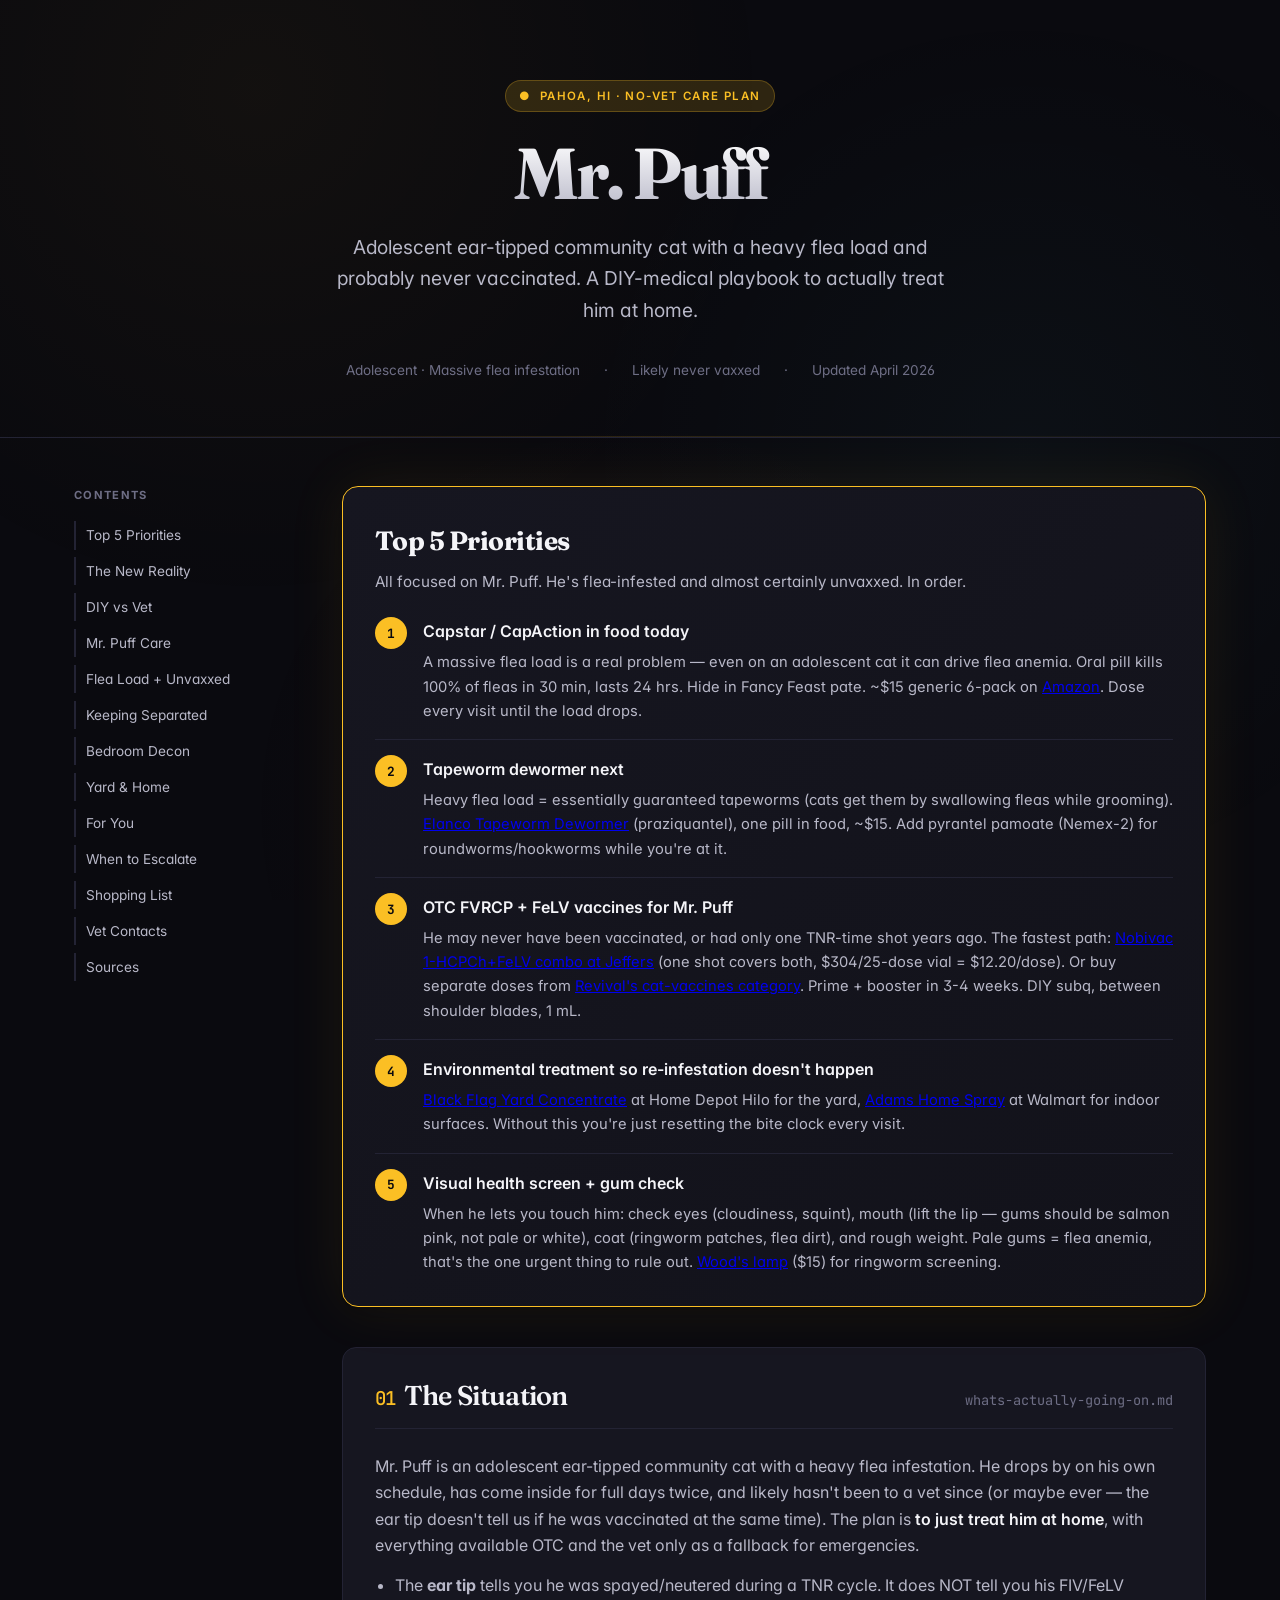
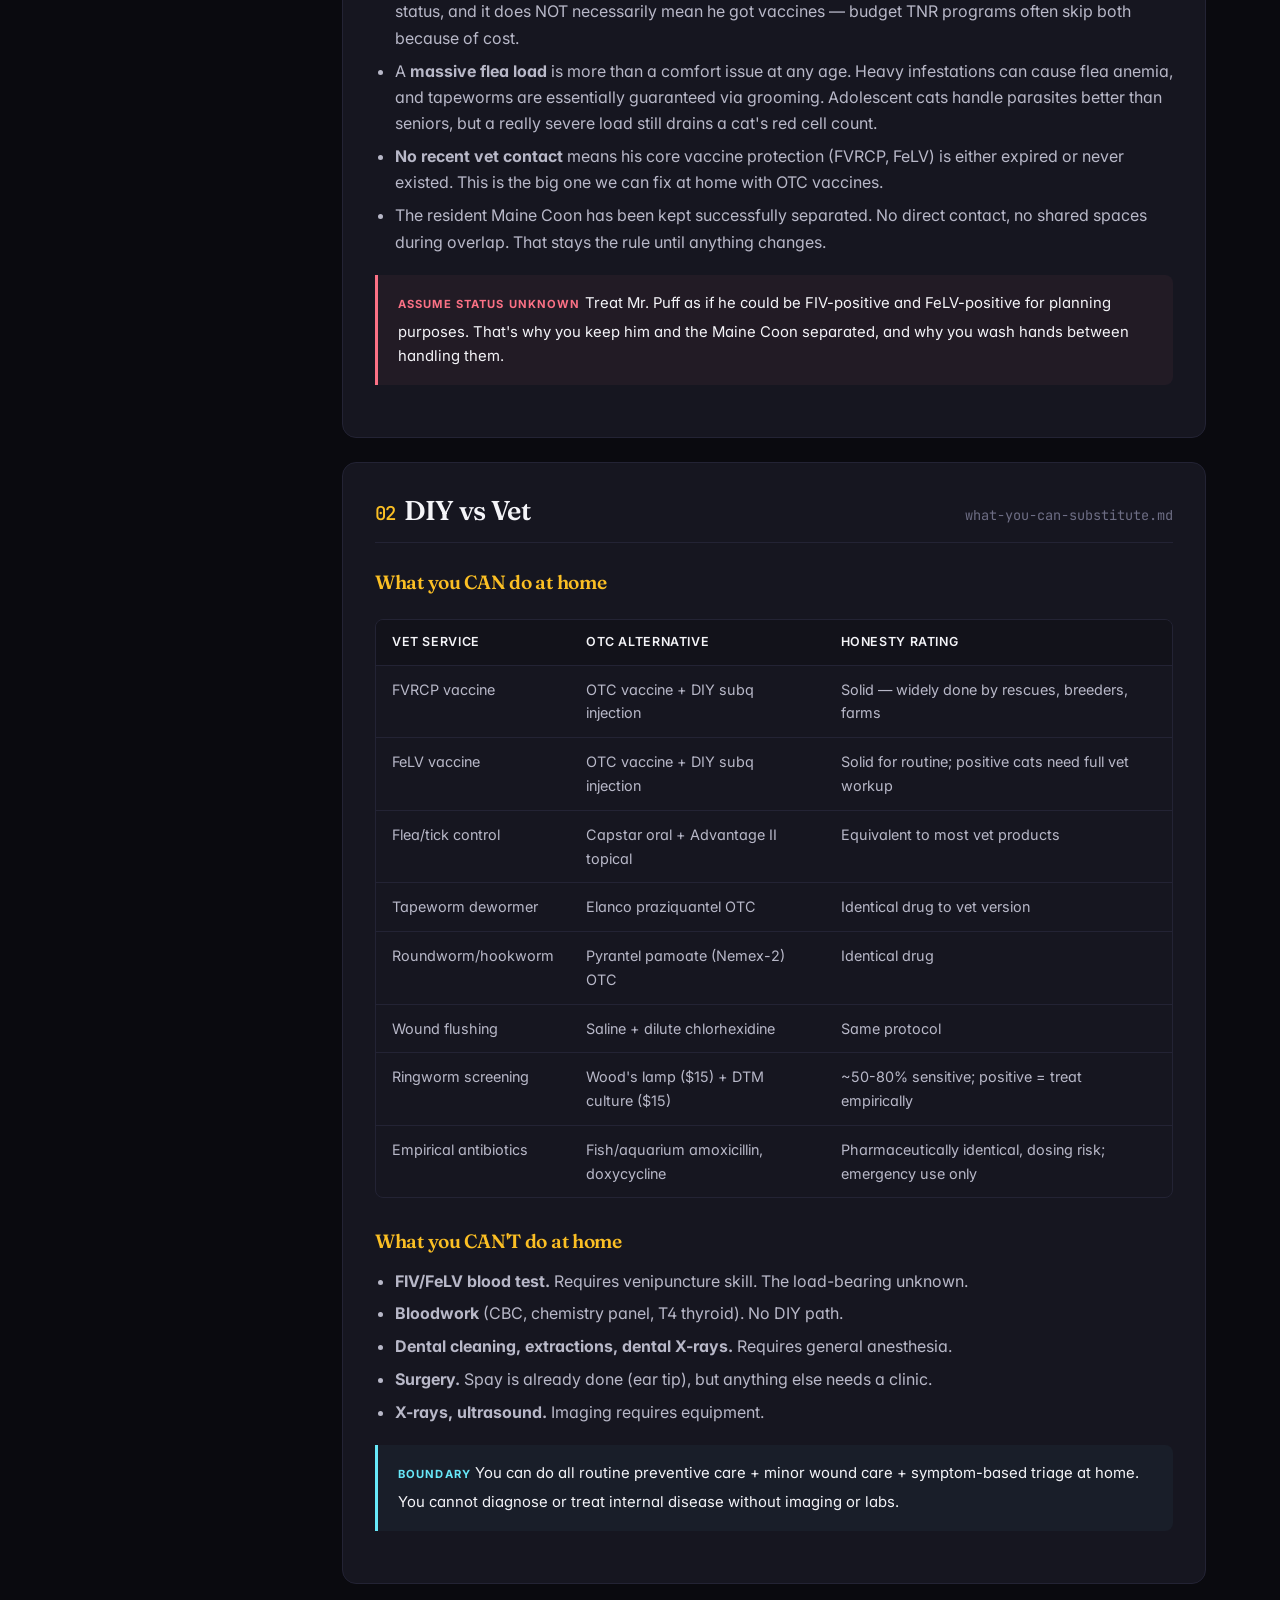
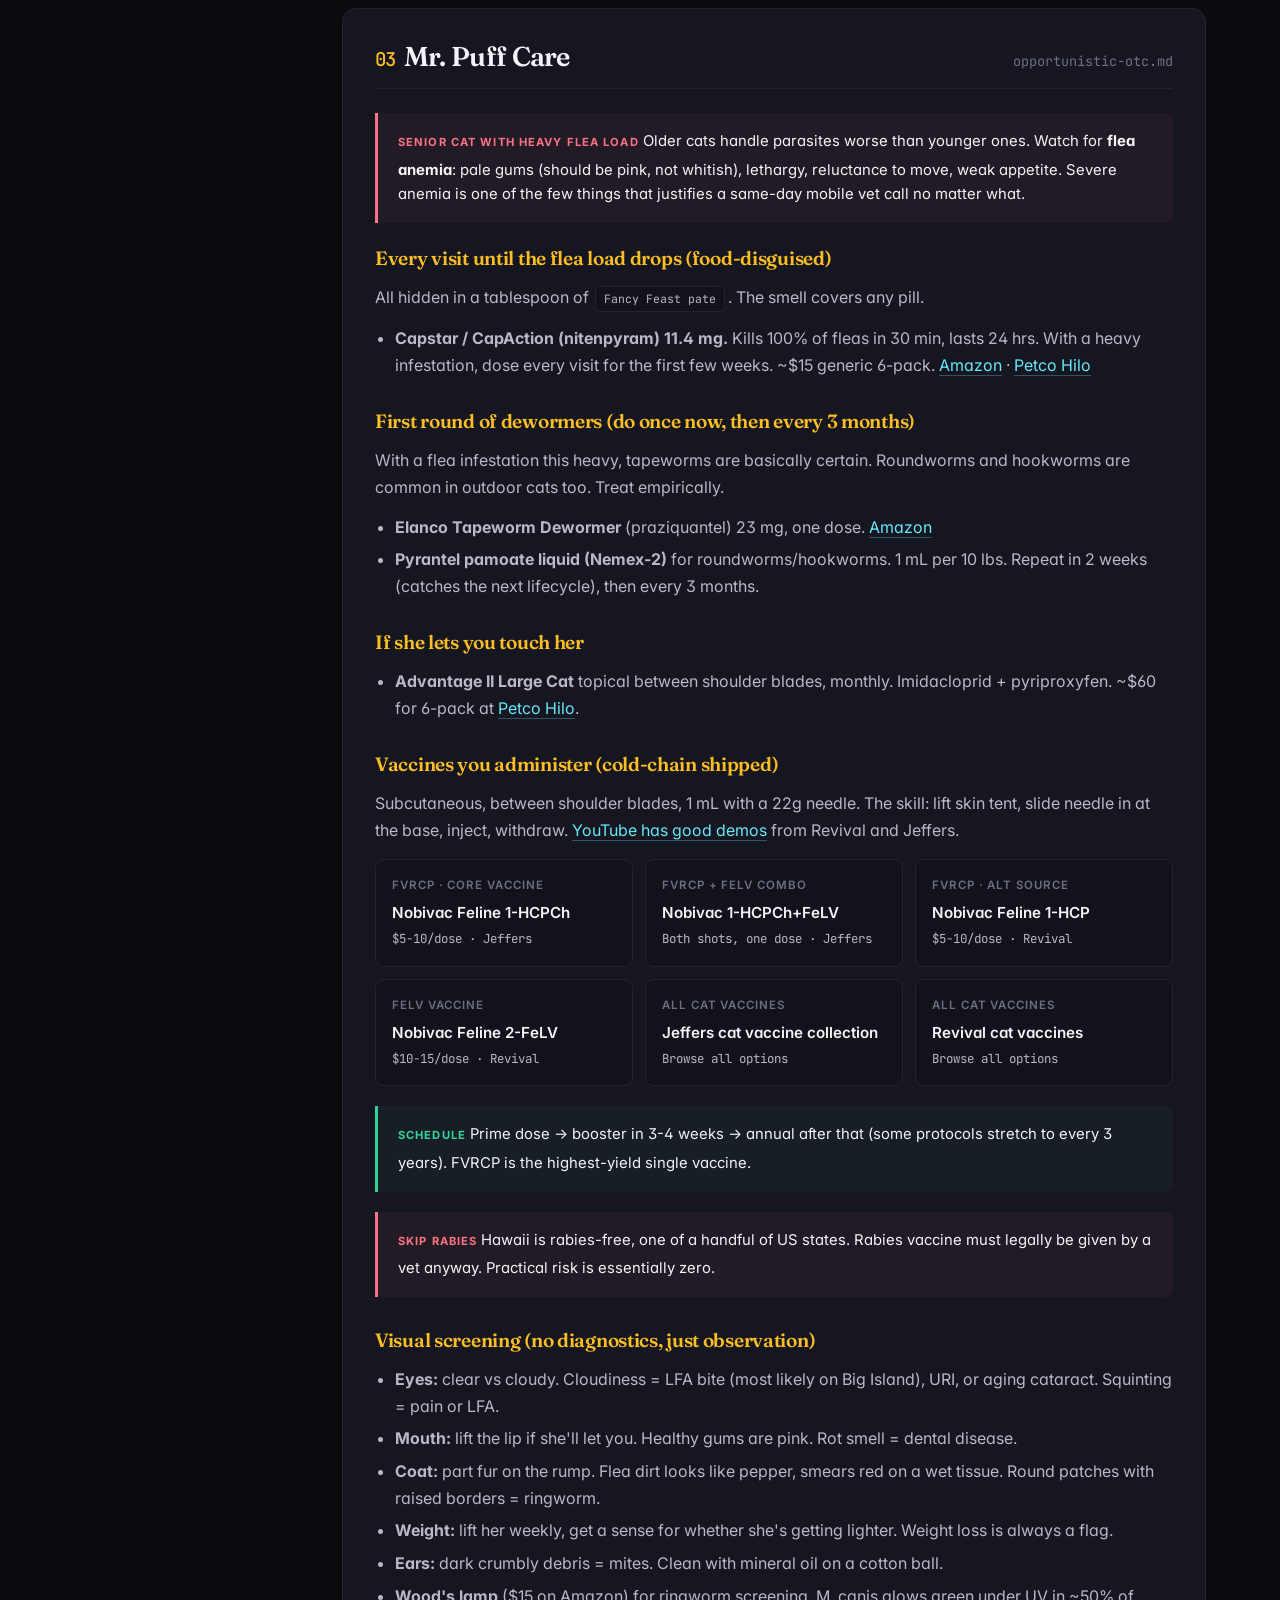
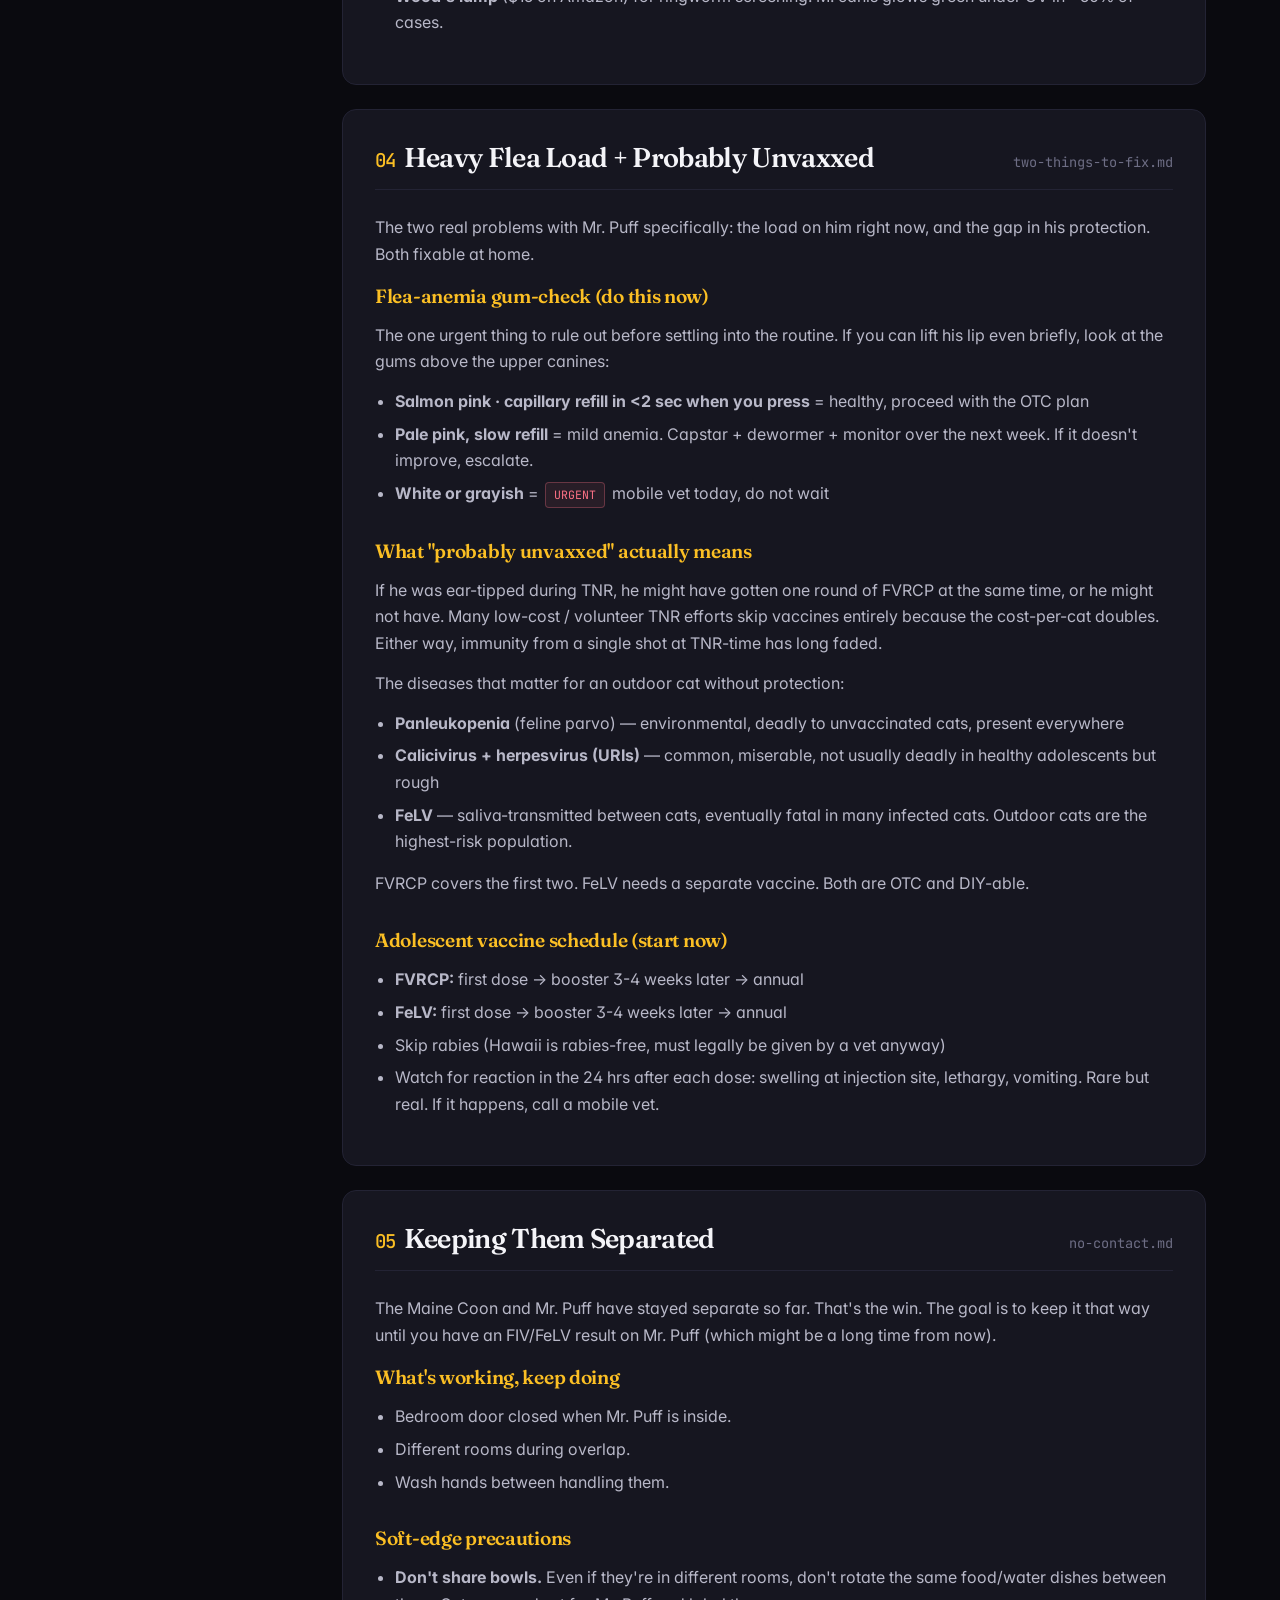
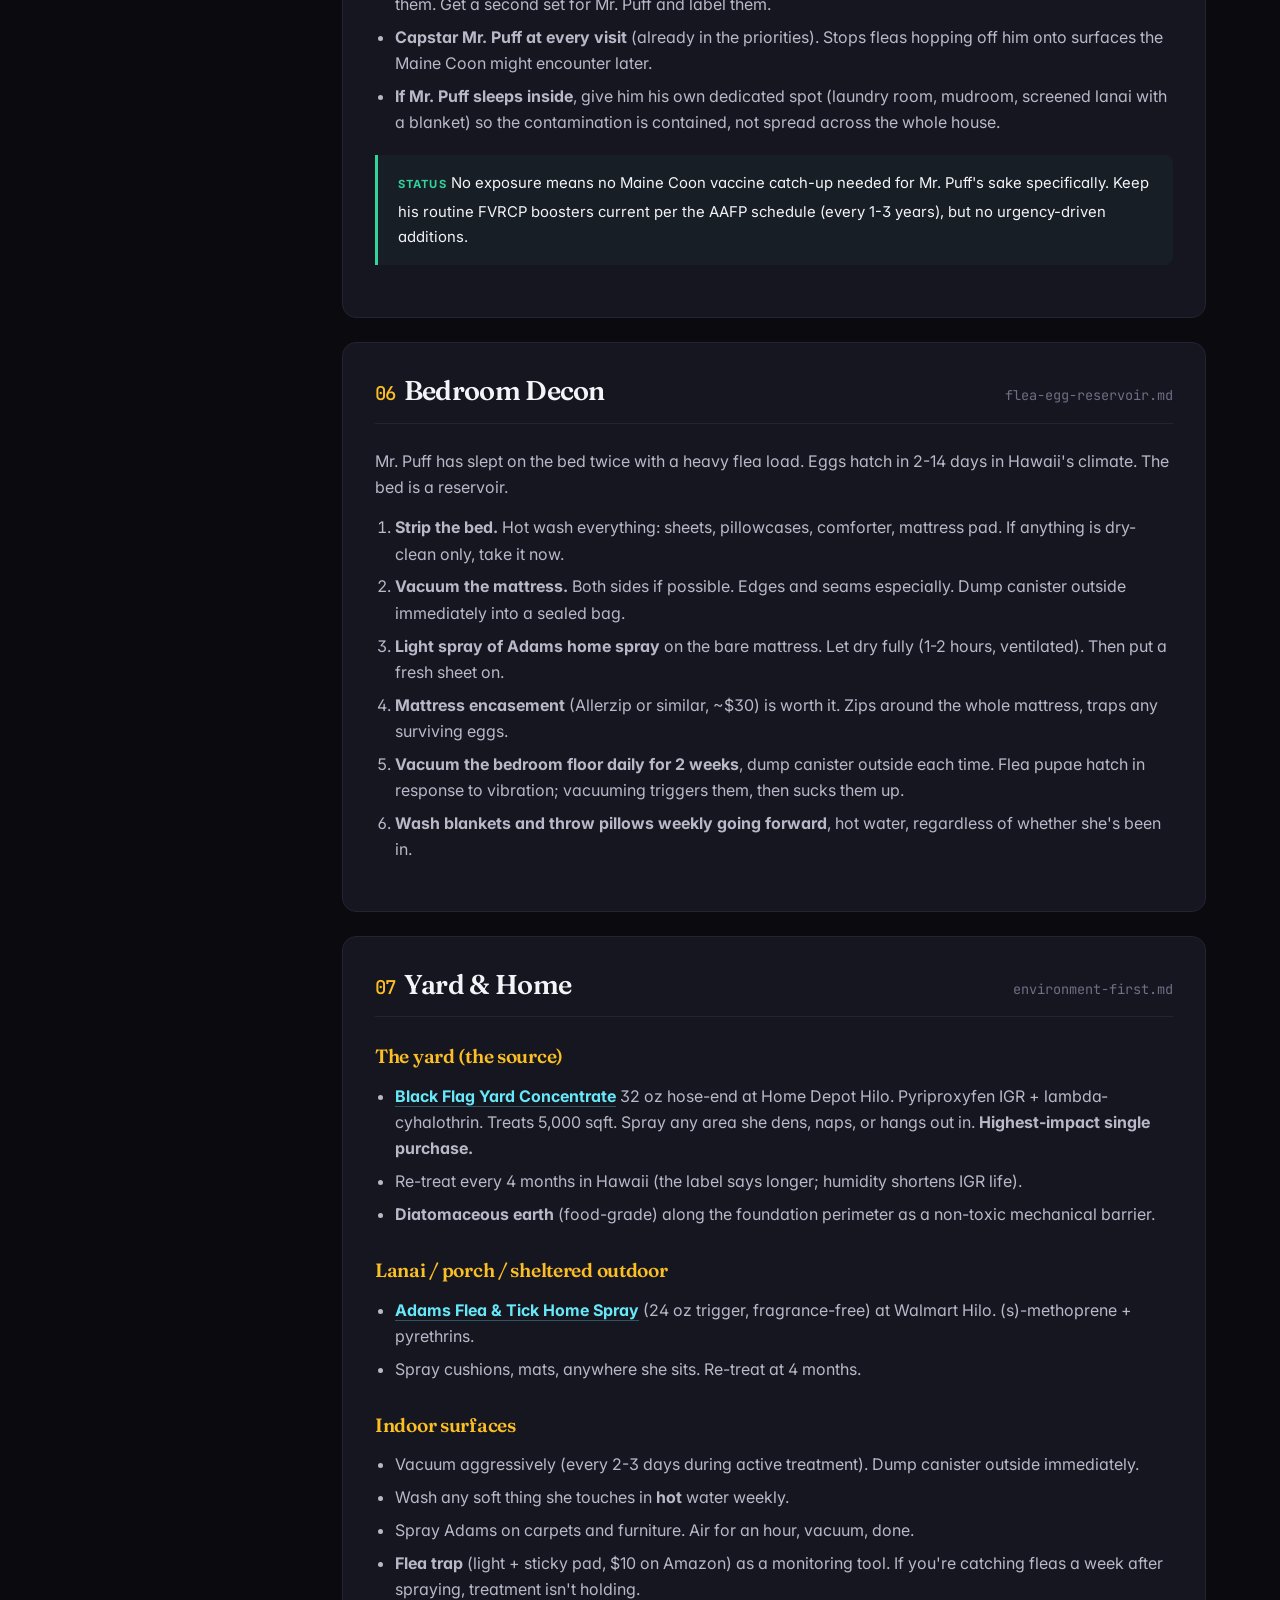
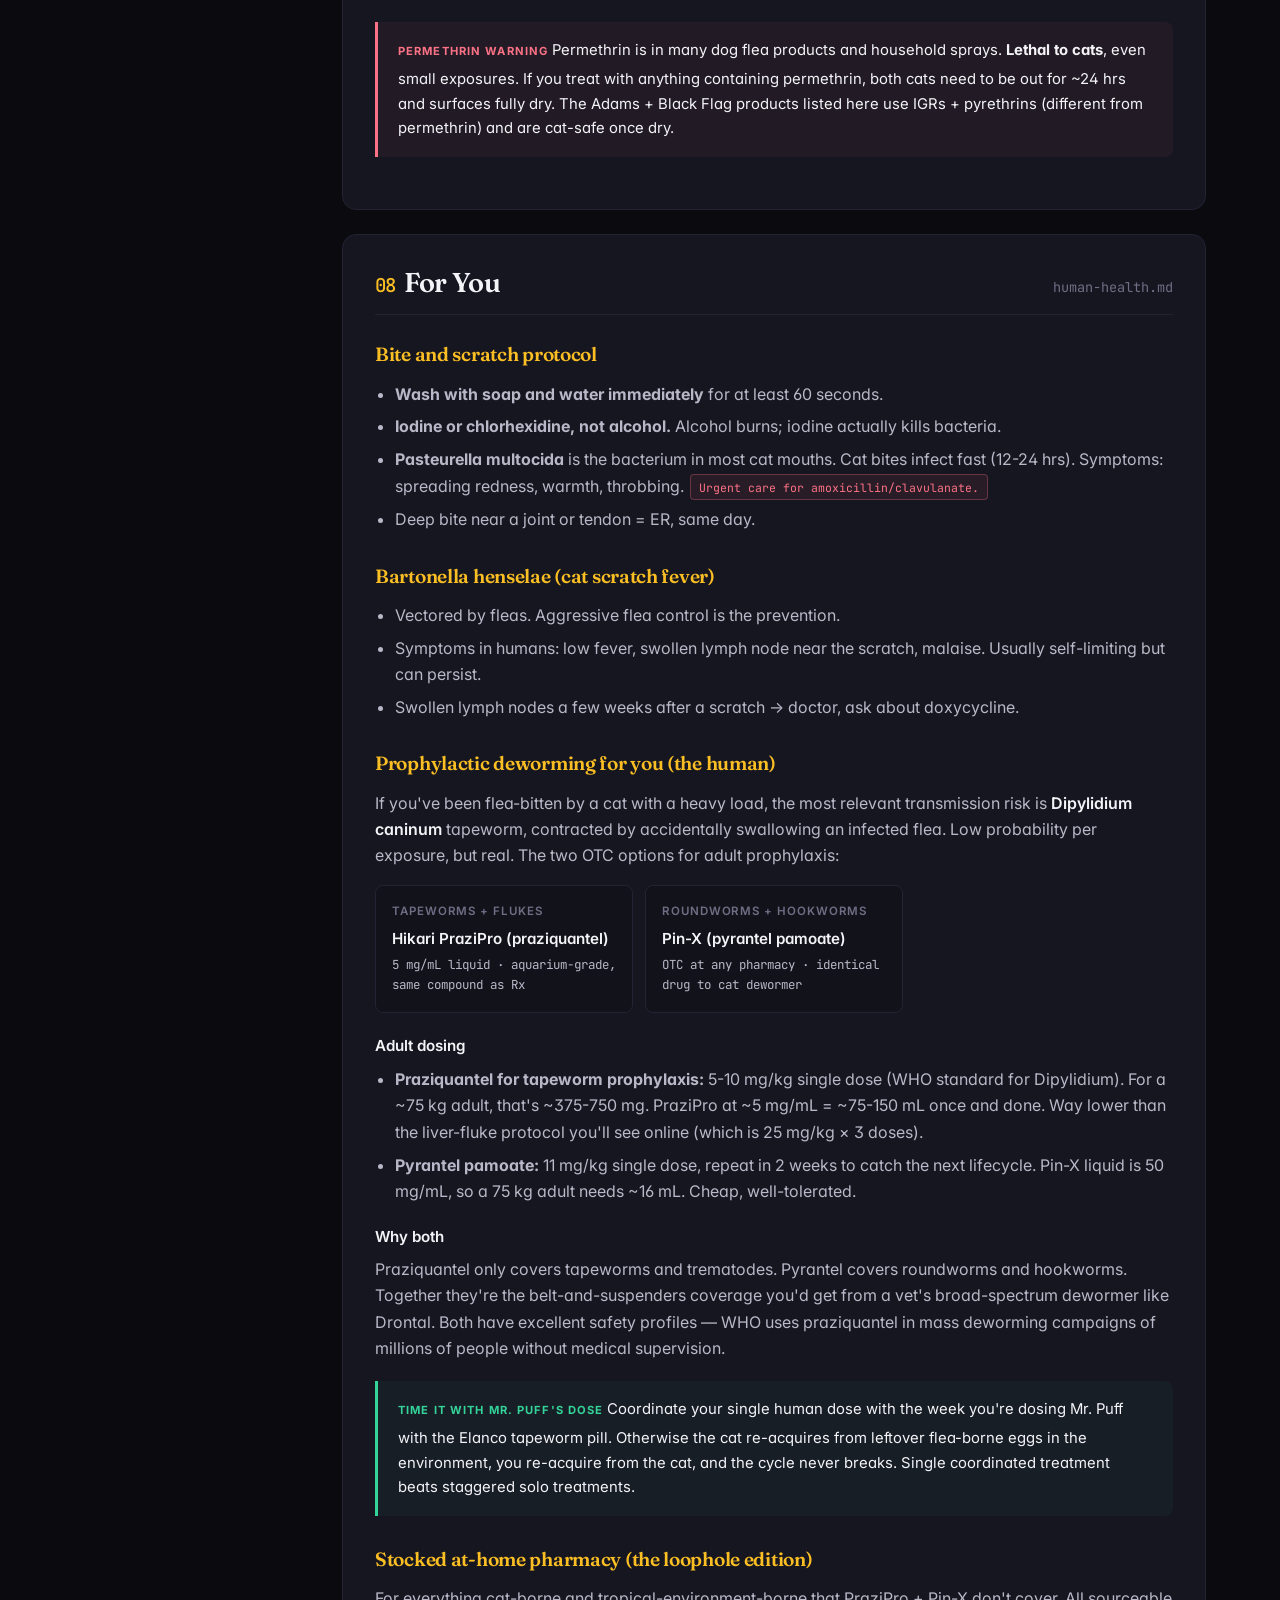
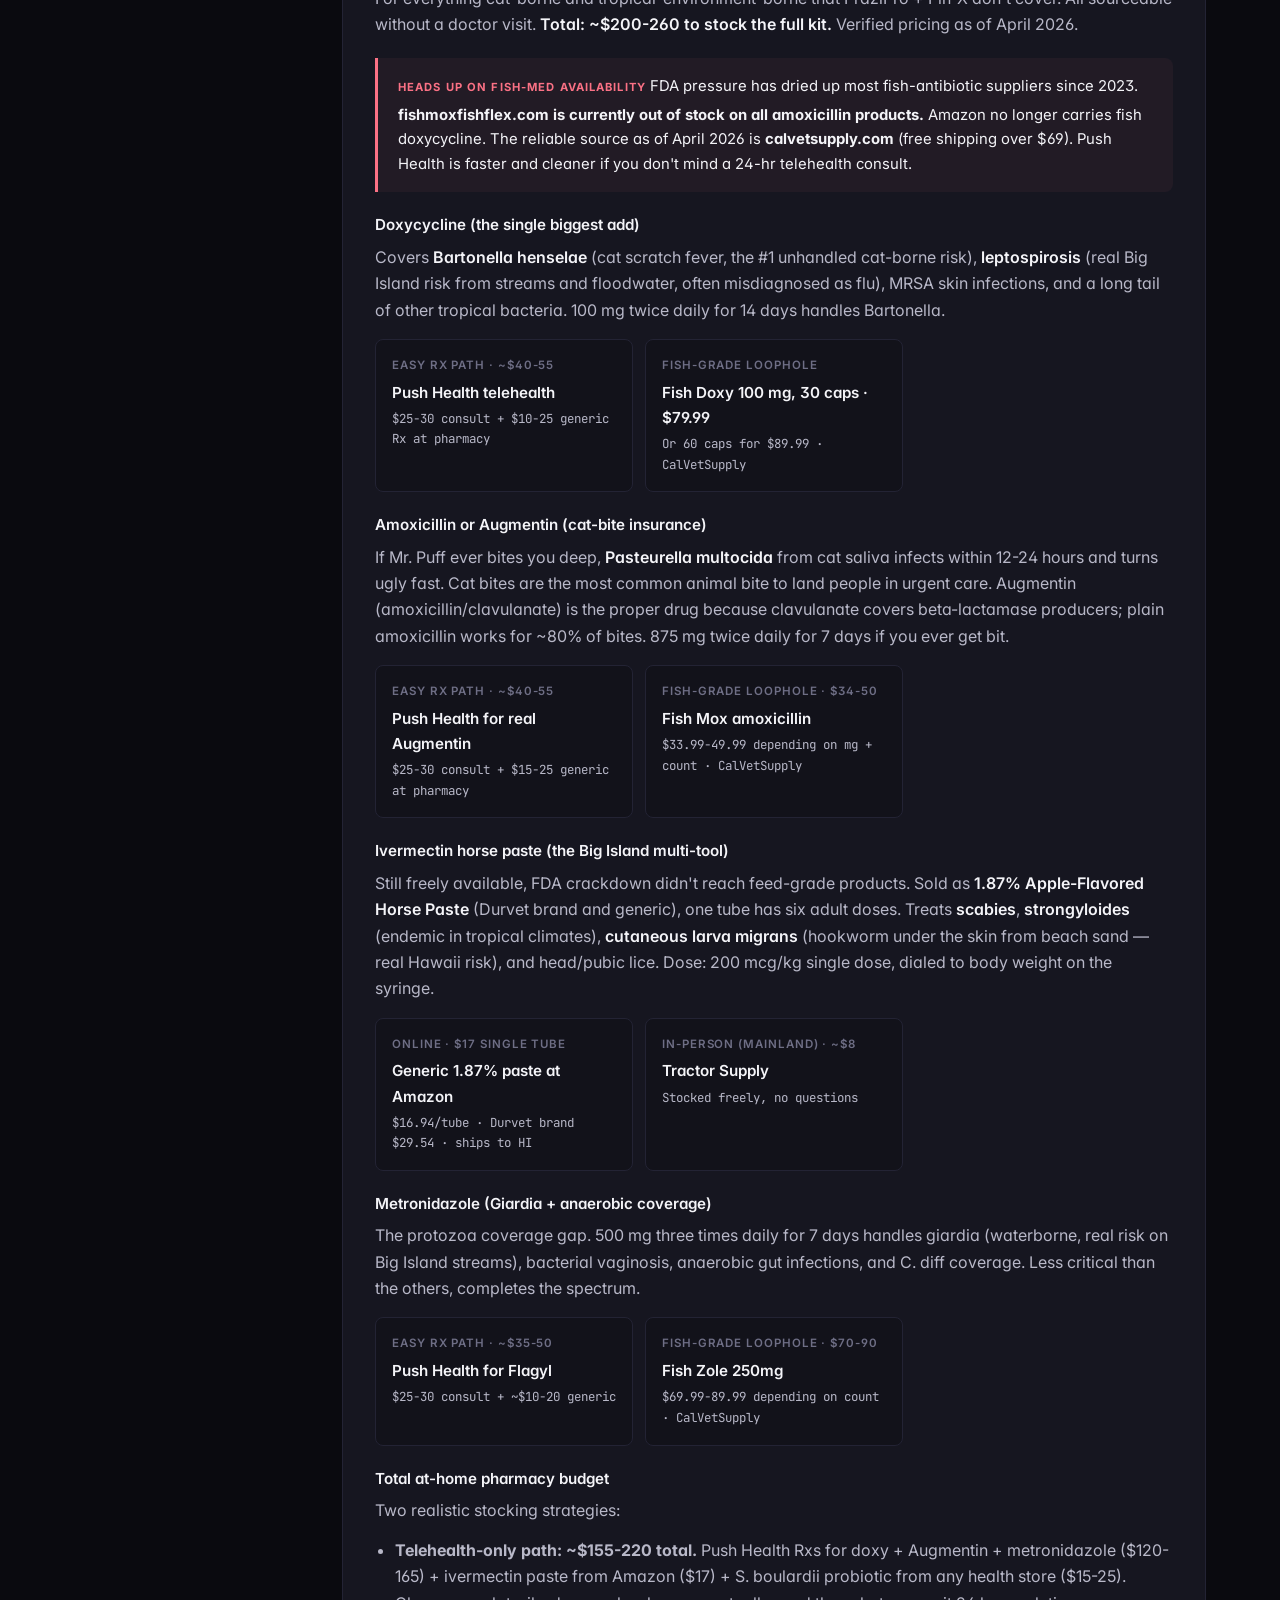
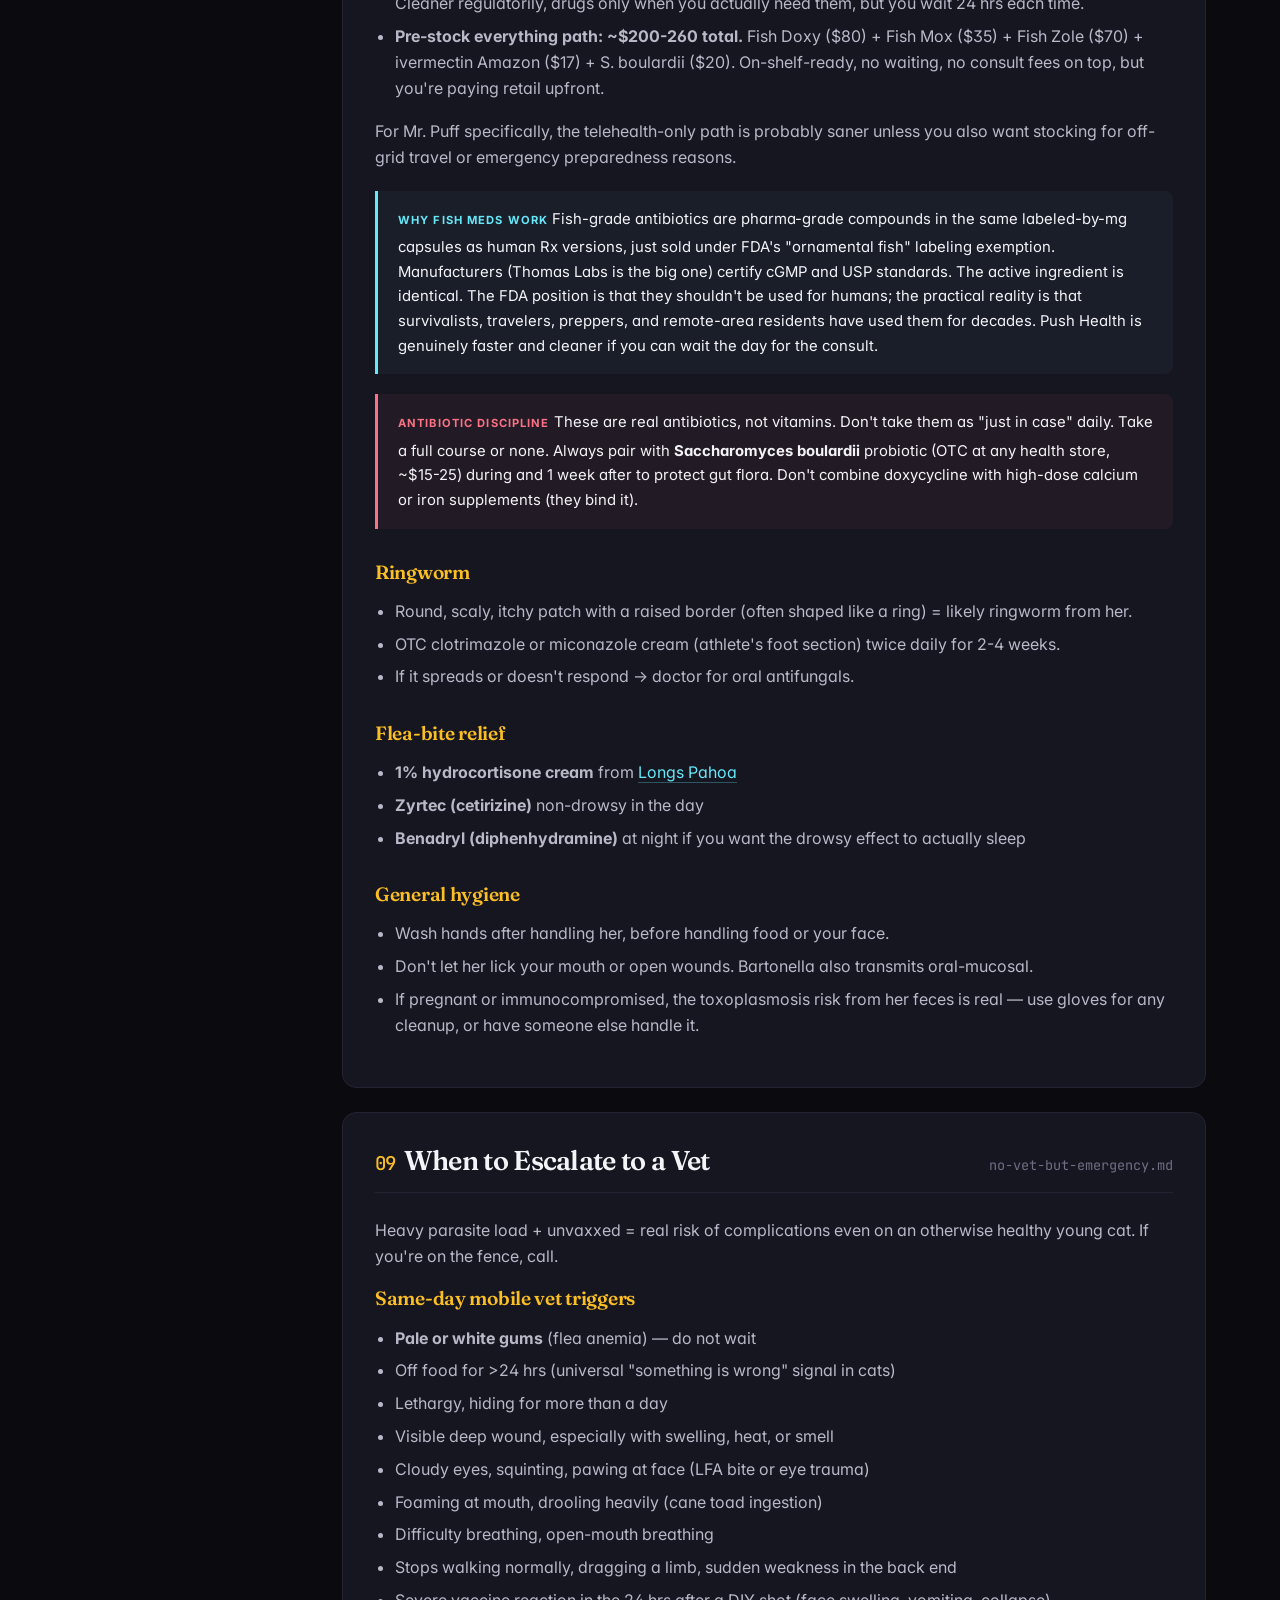
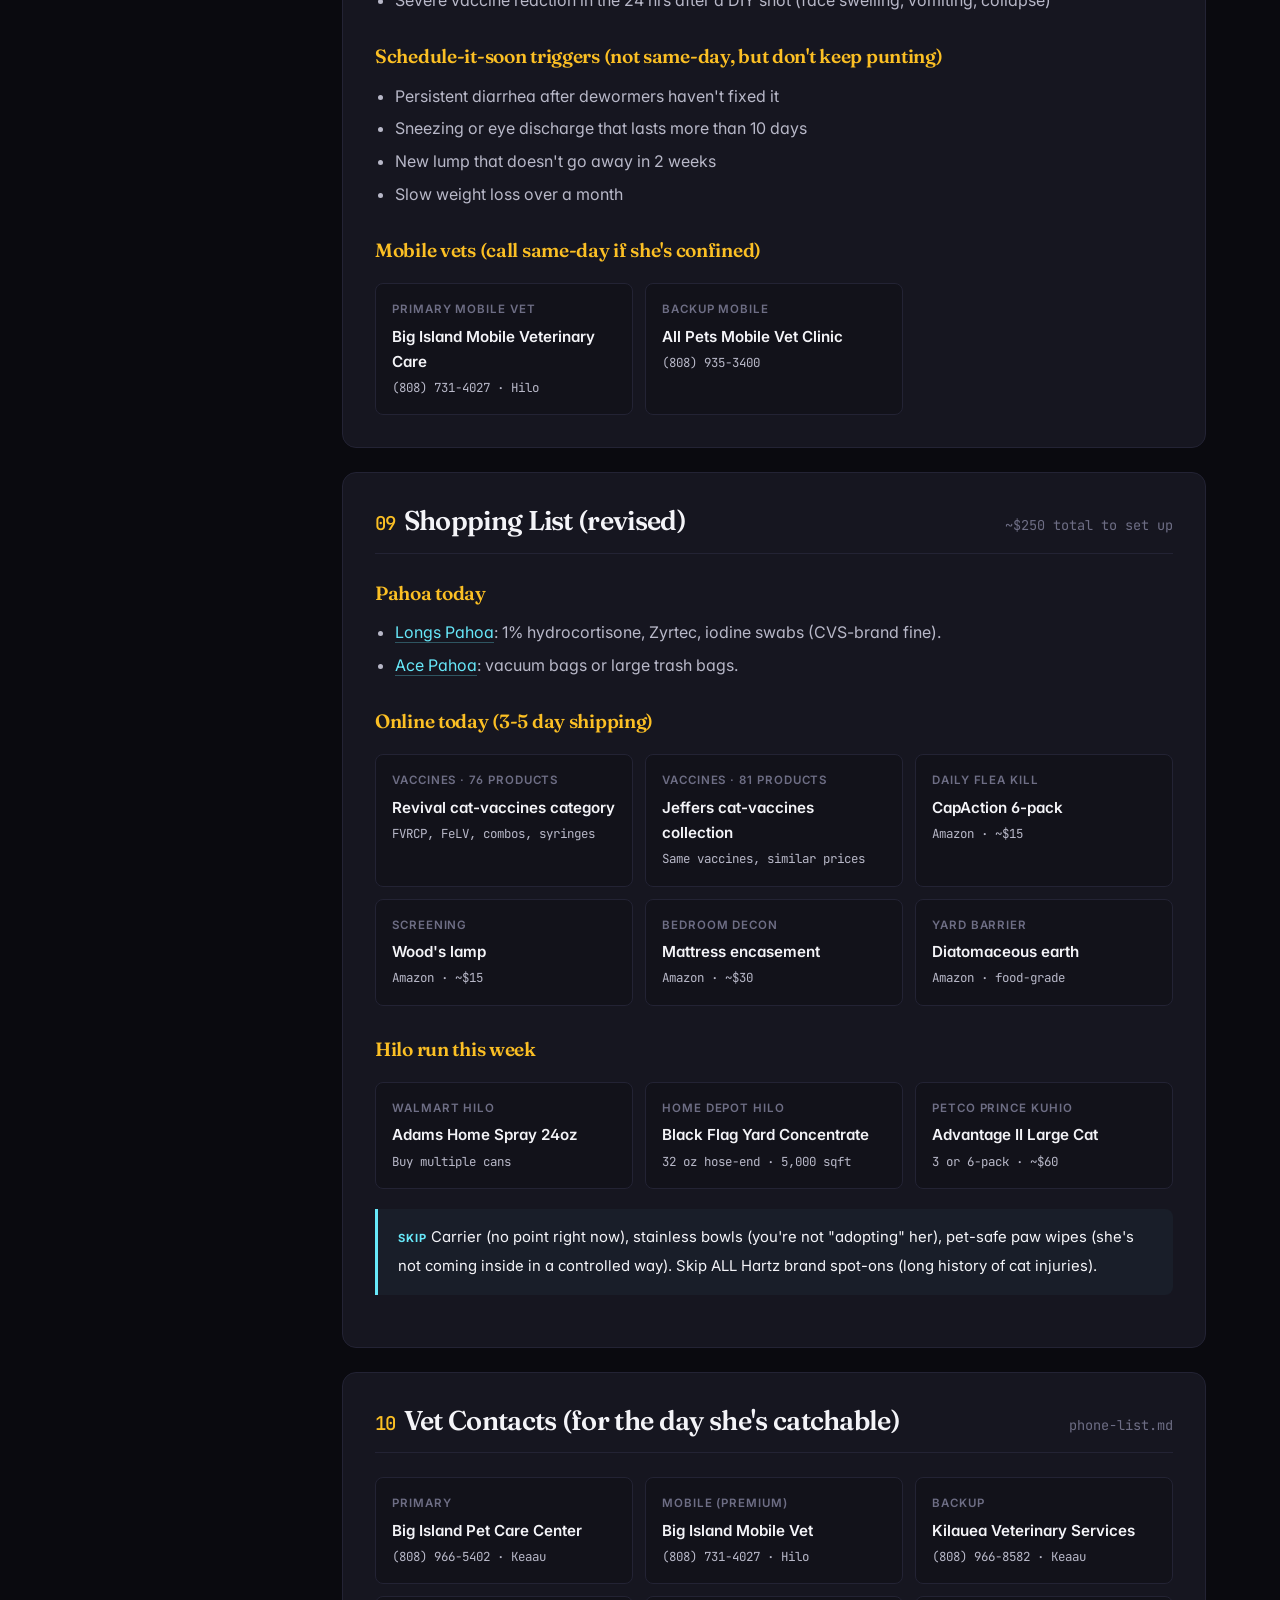
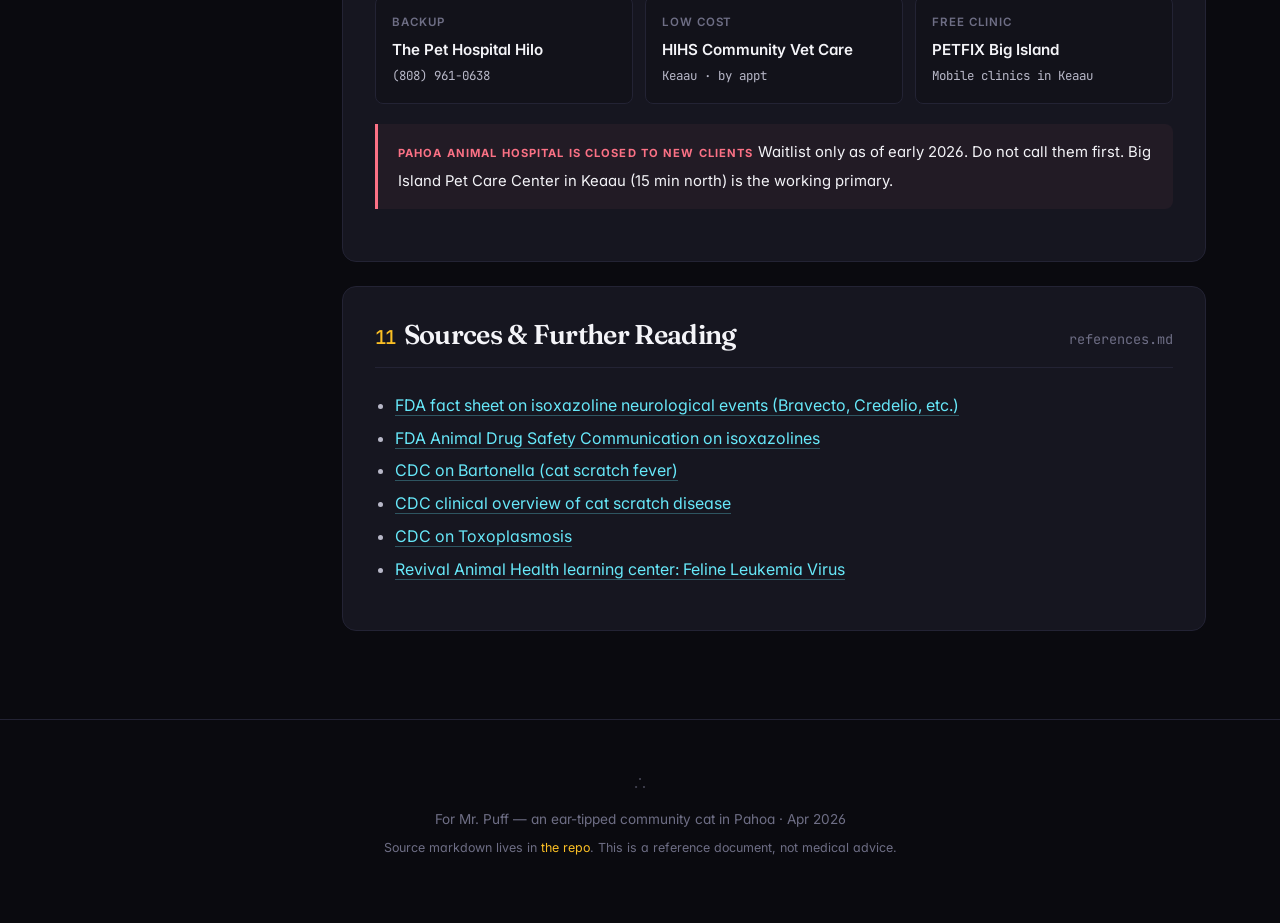
==== index.html @ 2990a8bc "Add real verified pricing + swap dried-up fish-med source for working one Two big findings during br" ====
<!DOCTYPE html>
<html lang="en">
<head>
<meta charset="UTF-8">
<meta name="viewport" content="width=device-width, initial-scale=1.0">
<title>Mr. Puff - No-Vet Care Plan</title>
<meta name="description" content="DIY OTC care plan for an ear-tipped community cat in Pahoa, HI. Vaccines, parasites, decontamination, and Maine Coon protection without a vet visit.">
<style>
  @import url('https://fonts.googleapis.com/css2?family=Inter:wght@400;500;600;700;800&family=JetBrains+Mono:wght@400;500;600&family=Fraunces:wght@400;500;600;700;800;900&display=swap');

  :root {
    --bg-base: #0a0a0f;
    --bg-elevated: #12121a;
    --bg-card: #161620;
    --bg-card-hover: #1c1c28;
    --border-subtle: #232334;
    --border-strong: #2e2e45;
    --text-primary: #f4f4f8;
    --text-secondary: #b8b8c8;
    --text-muted: #6e6e85;
    --accent-amber: #fbbf24;
    --accent-amber-dim: #d97706;
    --accent-amber-glow: rgba(251, 191, 36, 0.15);
    --accent-cyan: #67e8f9;
    --accent-cyan-dim: #06b6d4;
    --accent-rose: #fb7185;
    --accent-emerald: #34d399;
    --shadow-card: 0 1px 3px rgba(0, 0, 0, 0.4), 0 8px 24px rgba(0, 0, 0, 0.2);
    --shadow-glow: 0 0 60px rgba(251, 191, 36, 0.08);
  }

  * { box-sizing: border-box; margin: 0; padding: 0; }

  html {
    scroll-behavior: smooth;
    scroll-padding-top: 80px;
  }

  body {
    font-family: 'Inter', -apple-system, BlinkMacSystemFont, sans-serif;
    background: var(--bg-base);
    color: var(--text-primary);
    line-height: 1.65;
    font-feature-settings: 'ss01', 'cv11';
    -webkit-font-smoothing: antialiased;
    text-rendering: optimizeLegibility;
    min-height: 100vh;
    overflow-x: hidden;
  }

  /* Subtle grain texture for warmth */
  body::before {
    content: "";
    position: fixed;
    inset: 0;
    pointer-events: none;
    z-index: 1;
    background-image:
      radial-gradient(circle at 20% 10%, rgba(251, 191, 36, 0.04) 0%, transparent 40%),
      radial-gradient(circle at 80% 50%, rgba(103, 232, 249, 0.03) 0%, transparent 40%),
      radial-gradient(circle at 50% 90%, rgba(251, 113, 133, 0.025) 0%, transparent 40%);
  }

  /* HERO */
  .hero {
    position: relative;
    padding: 5rem 1.5rem 3.5rem;
    text-align: center;
    border-bottom: 1px solid var(--border-subtle);
    overflow: hidden;
    z-index: 2;
  }

  .hero::after {
    content: "";
    position: absolute;
    bottom: 0;
    left: 0;
    right: 0;
    height: 1px;
    background: linear-gradient(90deg, transparent, var(--accent-amber-glow), transparent);
  }

  .eyebrow {
    display: inline-flex;
    align-items: center;
    gap: 0.5rem;
    padding: 0.35rem 0.85rem;
    background: var(--accent-amber-glow);
    color: var(--accent-amber);
    border: 1px solid rgba(251, 191, 36, 0.25);
    border-radius: 999px;
    font-size: 0.72rem;
    font-weight: 600;
    text-transform: uppercase;
    letter-spacing: 0.12em;
    margin-bottom: 1.5rem;
  }

  .eyebrow::before {
    content: "●";
    color: var(--accent-amber);
    animation: pulse 2s ease-in-out infinite;
  }

  @keyframes pulse {
    0%, 100% { opacity: 1; }
    50% { opacity: 0.4; }
  }

  .hero h1 {
    font-family: 'Fraunces', serif;
    font-size: clamp(2.5rem, 7vw, 4.5rem);
    font-weight: 700;
    letter-spacing: -0.04em;
    line-height: 1.05;
    margin-bottom: 1.25rem;
    background: linear-gradient(180deg, #ffffff 0%, #b8b8c8 100%);
    -webkit-background-clip: text;
    background-clip: text;
    -webkit-text-fill-color: transparent;
  }

  .hero h1 .accent {
    background: linear-gradient(135deg, var(--accent-amber) 0%, var(--accent-amber-dim) 100%);
    -webkit-background-clip: text;
    background-clip: text;
    -webkit-text-fill-color: transparent;
    font-style: italic;
    font-weight: 600;
  }

  .hero p.lede {
    font-size: clamp(1.05rem, 2vw, 1.2rem);
    color: var(--text-secondary);
    max-width: 640px;
    margin: 0 auto;
    font-weight: 400;
  }

  .hero-meta {
    display: flex;
    align-items: center;
    justify-content: center;
    gap: 1.5rem;
    margin-top: 2rem;
    font-size: 0.85rem;
    color: var(--text-muted);
    flex-wrap: wrap;
  }

  .hero-meta span {
    display: inline-flex;
    align-items: center;
    gap: 0.4rem;
  }

  /* LAYOUT */
  .layout {
    max-width: 1180px;
    margin: 0 auto;
    padding: 3rem 1.5rem 4rem;
    display: grid;
    grid-template-columns: 220px 1fr;
    gap: 3rem;
    position: relative;
    z-index: 2;
  }

  @media (max-width: 880px) {
    .layout { grid-template-columns: 1fr; gap: 1.5rem; padding: 2rem 1.25rem 3rem; }
    .toc { position: static !important; }
  }

  /* TOC */
  .toc {
    position: sticky;
    top: 2rem;
    align-self: start;
    font-size: 0.85rem;
  }

  .toc h4 {
    text-transform: uppercase;
    letter-spacing: 0.12em;
    font-size: 0.7rem;
    color: var(--text-muted);
    margin-bottom: 1rem;
    font-weight: 700;
  }

  .toc ul { list-style: none; }

  .toc li { margin-bottom: 0.45rem; }

  .toc a {
    color: var(--text-secondary);
    text-decoration: none;
    display: block;
    padding: 0.2rem 0.6rem;
    border-left: 2px solid var(--border-subtle);
    transition: all 0.15s ease;
  }

  .toc a:hover {
    color: var(--accent-amber);
    border-left-color: var(--accent-amber);
    background: var(--accent-amber-glow);
  }

  /* CONTENT */
  .content { min-width: 0; }

  /* PRIORITY CARD - the headline */
  .priority {
    background: linear-gradient(135deg, var(--bg-card) 0%, var(--bg-elevated) 100%);
    border: 1px solid var(--accent-amber);
    border-radius: 16px;
    padding: 2rem;
    margin-bottom: 2.5rem;
    position: relative;
    box-shadow: var(--shadow-glow), var(--shadow-card);
  }

  .priority::before {
    content: "";
    position: absolute;
    inset: -1px;
    border-radius: 16px;
    background: linear-gradient(135deg, transparent 30%, var(--accent-amber-glow) 70%, transparent);
    z-index: -1;
    opacity: 0.5;
  }

  .priority h2 {
    font-family: 'Fraunces', serif;
    font-size: 1.65rem;
    font-weight: 700;
    margin-bottom: 0.4rem;
    letter-spacing: -0.02em;
  }

  .priority .priority-sub {
    color: var(--text-secondary);
    font-size: 0.95rem;
    margin-bottom: 1.5rem;
  }

  .priority ol {
    list-style: none;
    counter-reset: priority;
  }

  .priority li {
    counter-increment: priority;
    padding: 1rem 0 1rem 3rem;
    border-top: 1px solid var(--border-subtle);
    position: relative;
  }

  .priority li:first-child { border-top: none; padding-top: 0; }
  .priority li:last-child { padding-bottom: 0; }

  .priority li::before {
    content: counter(priority);
    position: absolute;
    left: 0;
    top: 0.95rem;
    width: 2rem;
    height: 2rem;
    background: var(--accent-amber);
    color: var(--bg-base);
    border-radius: 50%;
    font-family: 'JetBrains Mono', monospace;
    font-weight: 700;
    font-size: 0.8rem;
    display: flex;
    align-items: center;
    justify-content: center;
  }

  .priority li:first-child::before { top: -0.05rem; }

  .priority li strong {
    color: var(--text-primary);
    font-weight: 600;
  }

  .priority li .detail {
    display: block;
    margin-top: 0.35rem;
    color: var(--text-secondary);
    font-size: 0.92rem;
  }

  /* SECTION */
  .section {
    background: var(--bg-card);
    border: 1px solid var(--border-subtle);
    border-radius: 14px;
    padding: 2rem;
    margin-bottom: 1.5rem;
    transition: border-color 0.2s ease;
    scroll-margin-top: 1.5rem;
  }

  .section:hover { border-color: var(--border-strong); }

  .section-header {
    display: flex;
    align-items: baseline;
    justify-content: space-between;
    gap: 1rem;
    margin-bottom: 1.5rem;
    padding-bottom: 1rem;
    border-bottom: 1px solid var(--border-subtle);
    flex-wrap: wrap;
  }

  .section h2 {
    font-family: 'Fraunces', serif;
    font-size: 1.7rem;
    font-weight: 600;
    letter-spacing: -0.025em;
    line-height: 1.15;
  }

  .section h2 .num {
    font-family: 'JetBrains Mono', monospace;
    font-size: 0.7em;
    color: var(--accent-amber);
    margin-right: 0.5rem;
    font-weight: 500;
  }

  .section-sub {
    color: var(--text-muted);
    font-size: 0.85rem;
    font-family: 'JetBrains Mono', monospace;
  }

  .section h3 {
    font-family: 'Fraunces', serif;
    font-size: 1.2rem;
    font-weight: 600;
    margin-top: 1.75rem;
    margin-bottom: 0.6rem;
    color: var(--accent-amber);
    letter-spacing: -0.015em;
  }

  .section h3:first-of-type { margin-top: 0; }

  .section h4 {
    font-family: 'Inter', sans-serif;
    font-size: 0.95rem;
    font-weight: 600;
    color: var(--text-primary);
    margin-top: 1.25rem;
    margin-bottom: 0.4rem;
  }

  .section p { color: var(--text-secondary); margin-bottom: 0.85rem; }

  .section p strong { color: var(--text-primary); font-weight: 600; }

  .section ul, .section ol {
    color: var(--text-secondary);
    margin: 0.5rem 0 1rem 1.25rem;
  }

  .section li { margin-bottom: 0.4rem; }

  .section a {
    color: var(--accent-cyan);
    text-decoration: none;
    border-bottom: 1px solid rgba(103, 232, 249, 0.3);
    transition: all 0.15s ease;
  }

  .section a:hover {
    color: var(--accent-amber);
    border-bottom-color: var(--accent-amber);
  }

  /* CALLOUT */
  .callout {
    border-left: 3px solid var(--accent-amber);
    background: rgba(251, 191, 36, 0.04);
    padding: 1rem 1.25rem;
    border-radius: 0 8px 8px 0;
    margin: 1.25rem 0;
    font-size: 0.93rem;
  }

  .callout.warn {
    border-left-color: var(--accent-rose);
    background: rgba(251, 113, 133, 0.05);
  }

  .callout.success {
    border-left-color: var(--accent-emerald);
    background: rgba(52, 211, 153, 0.04);
  }

  .callout.info {
    border-left-color: var(--accent-cyan);
    background: rgba(103, 232, 249, 0.04);
  }

  .callout-label {
    display: inline-block;
    font-size: 0.7rem;
    font-weight: 700;
    text-transform: uppercase;
    letter-spacing: 0.1em;
    margin-bottom: 0.4rem;
    color: var(--accent-amber);
  }

  .callout.warn .callout-label { color: var(--accent-rose); }
  .callout.success .callout-label { color: var(--accent-emerald); }
  .callout.info .callout-label { color: var(--accent-cyan); }

  /* TABLES */
  .table-wrap {
    overflow-x: auto;
    margin: 1.25rem 0;
    border: 1px solid var(--border-subtle);
    border-radius: 8px;
  }

  table {
    width: 100%;
    border-collapse: collapse;
    font-size: 0.9rem;
  }

  th, td {
    text-align: left;
    padding: 0.75rem 1rem;
    border-bottom: 1px solid var(--border-subtle);
  }

  th {
    background: var(--bg-elevated);
    font-weight: 600;
    color: var(--text-primary);
    font-size: 0.78rem;
    text-transform: uppercase;
    letter-spacing: 0.05em;
    white-space: nowrap;
  }

  td { color: var(--text-secondary); vertical-align: top; }

  tr:last-child td { border-bottom: none; }

  tr:hover td { background: var(--bg-card-hover); }

  /* PRODUCT/STORE TAG */
  .tag {
    display: inline-block;
    font-family: 'JetBrains Mono', monospace;
    font-size: 0.72rem;
    padding: 0.15rem 0.5rem;
    background: var(--bg-elevated);
    border: 1px solid var(--border-subtle);
    border-radius: 4px;
    color: var(--text-secondary);
    margin: 0 0.15rem;
    white-space: nowrap;
  }

  .tag.amber { color: var(--accent-amber); border-color: rgba(251, 191, 36, 0.3); background: var(--accent-amber-glow); }
  .tag.cyan { color: var(--accent-cyan); border-color: rgba(103, 232, 249, 0.3); background: rgba(103, 232, 249, 0.08); }
  .tag.rose { color: var(--accent-rose); border-color: rgba(251, 113, 133, 0.3); background: rgba(251, 113, 133, 0.08); }
  .tag.emerald { color: var(--accent-emerald); border-color: rgba(52, 211, 153, 0.3); background: rgba(52, 211, 153, 0.08); }

  code {
    font-family: 'JetBrains Mono', monospace;
    font-size: 0.85em;
    padding: 0.12rem 0.35rem;
    background: var(--bg-elevated);
    border-radius: 4px;
    color: var(--accent-amber);
    border: 1px solid var(--border-subtle);
  }

  /* PHONE LINK */
  .phone {
    font-family: 'JetBrains Mono', monospace;
    color: var(--accent-cyan) !important;
    font-weight: 600;
  }

  /* RESOURCE GRID */
  .resource-grid {
    display: grid;
    grid-template-columns: repeat(auto-fill, minmax(220px, 1fr));
    gap: 0.75rem;
    margin-top: 1rem;
  }

  .resource-card {
    background: var(--bg-elevated);
    border: 1px solid var(--border-subtle);
    border-radius: 8px;
    padding: 1rem;
    transition: all 0.15s ease;
    text-decoration: none !important;
    border-bottom: 1px solid var(--border-subtle) !important;
    display: block;
    color: var(--text-primary) !important;
  }

  .resource-card:hover {
    background: var(--bg-card-hover);
    border-color: var(--accent-amber) !important;
    transform: translateY(-1px);
  }

  .resource-card .rc-label {
    font-size: 0.72rem;
    color: var(--text-muted);
    text-transform: uppercase;
    letter-spacing: 0.08em;
    margin-bottom: 0.3rem;
    font-weight: 600;
  }

  .resource-card .rc-name {
    font-weight: 600;
    color: var(--text-primary);
    margin-bottom: 0.25rem;
    font-size: 0.95rem;
  }

  .resource-card .rc-meta {
    font-size: 0.78rem;
    color: var(--text-secondary);
    font-family: 'JetBrains Mono', monospace;
  }

  /* DIVIDER */
  hr {
    border: none;
    border-top: 1px solid var(--border-subtle);
    margin: 1.5rem 0;
  }

  /* FOOTER */
  footer {
    text-align: center;
    padding: 3rem 1.5rem 4rem;
    color: var(--text-muted);
    font-size: 0.85rem;
    border-top: 1px solid var(--border-subtle);
    position: relative;
    z-index: 2;
  }

  footer .cat-paw {
    font-size: 1.2rem;
    margin-bottom: 0.5rem;
    opacity: 0.5;
  }

  footer a { color: var(--accent-amber); text-decoration: none; }
  footer a:hover { text-decoration: underline; }

  /* SR-only utility */
  .sr-only {
    position: absolute;
    width: 1px;
    height: 1px;
    padding: 0;
    margin: -1px;
    overflow: hidden;
    clip: rect(0, 0, 0, 0);
    white-space: nowrap;
    border: 0;
  }

  /* SELECTION */
  ::selection {
    background: var(--accent-amber);
    color: var(--bg-base);
  }

  ::-moz-selection {
    background: var(--accent-amber);
    color: var(--bg-base);
  }
</style>
</head>
<body>

<header class="hero">
  <div class="eyebrow">Pahoa, HI · No-vet Care Plan</div>
  <h1>Mr. Puff</h1>
  <p class="lede">Adolescent ear-tipped community cat with a heavy flea load and probably never vaccinated. A DIY-medical playbook to actually treat him at home.</p>
  <div class="hero-meta">
    <span>Adolescent &middot; Massive flea infestation</span>
    <span>·</span>
    <span>Likely never vaxxed</span>
    <span>·</span>
    <span>Updated April 2026</span>
  </div>
</header>

<div class="layout">

  <!-- TOC -->
  <nav class="toc" aria-label="Contents">
    <h4>Contents</h4>
    <ul>
      <li><a href="#priority">Top 5 Priorities</a></li>
      <li><a href="#reality">The New Reality</a></li>
      <li><a href="#diy-vs-vet">DIY vs Vet</a></li>
      <li><a href="#mr-puff">Mr. Puff Care</a></li>
      <li><a href="#heavy-load">Flea Load + Unvaxxed</a></li>
      <li><a href="#separation">Keeping Separated</a></li>
      <li><a href="#bedroom">Bedroom Decon</a></li>
      <li><a href="#environment">Yard &amp; Home</a></li>
      <li><a href="#human">For You</a></li>
      <li><a href="#escalate">When to Escalate</a></li>
      <li><a href="#shopping">Shopping List</a></li>
      <li><a href="#vets">Vet Contacts</a></li>
      <li><a href="#sources">Sources</a></li>
    </ul>
  </nav>

  <main class="content">

    <!-- PRIORITY -->
    <section class="priority" id="priority">
      <h2>Top 5 Priorities</h2>
      <p class="priority-sub">All focused on Mr. Puff. He's flea-infested and almost certainly unvaxxed. In order.</p>
      <ol>
        <li>
          <strong>Capstar / CapAction in food today</strong>
          <span class="detail">A massive flea load is a real problem &mdash; even on an adolescent cat it can drive flea anemia. Oral pill kills 100% of fleas in 30 min, lasts 24 hrs. Hide in Fancy Feast pate. ~$15 generic 6-pack on <a href="https://www.amazon.com/s?k=capaction+for+cats" target="_blank" rel="noopener">Amazon</a>. Dose every visit until the load drops.</span>
        </li>
        <li>
          <strong>Tapeworm dewormer next</strong>
          <span class="detail">Heavy flea load = essentially guaranteed tapeworms (cats get them by swallowing fleas while grooming). <a href="https://www.amazon.com/Bayer-Tapeworm-Dewormer-weeks-older/dp/B019CD4ZDS" target="_blank" rel="noopener">Elanco Tapeworm Dewormer</a> (praziquantel), one pill in food, ~$15. Add pyrantel pamoate (Nemex-2) for roundworms/hookworms while you're at it.</span>
        </li>
        <li>
          <strong>OTC FVRCP + FeLV vaccines for Mr. Puff</strong>
          <span class="detail">He may never have been vaccinated, or had only one TNR-time shot years ago. The fastest path: <a href="https://jefferspet.com/products/nobivac-feline-1-hcpch-felv-eclipse-4-felv-25-s-d" target="_blank" rel="noopener">Nobivac 1-HCPCh+FeLV combo at Jeffers</a> (one shot covers both, $304/25-dose vial = $12.20/dose). Or buy separate doses from <a href="https://www.revivalanimal.com/category/cat-supplies-vaccines" target="_blank" rel="noopener">Revival's cat-vaccines category</a>. Prime + booster in 3-4 weeks. DIY subq, between shoulder blades, 1 mL.</span>
        </li>
        <li>
          <strong>Environmental treatment so re-infestation doesn't happen</strong>
          <span class="detail"><a href="https://www.homedepot.com/p/Black-Flag-Flea-and-Tick-Yard-Spray-32-oz-Ready-to-Spray-Concentrate-HG-11108-2/301694302" target="_blank" rel="noopener">Black Flag Yard Concentrate</a> at Home Depot Hilo for the yard, <a href="https://www.walmart.com/ip/Adams-Flea-and-Tick-Home-Spray-24-ounces-Fragrance-Free/44432722" target="_blank" rel="noopener">Adams Home Spray</a> at Walmart for indoor surfaces. Without this you're just resetting the bite clock every visit.</span>
        </li>
        <li>
          <strong>Visual health screen + gum check</strong>
          <span class="detail">When he lets you touch him: check eyes (cloudiness, squint), mouth (lift the lip &mdash; gums should be salmon pink, not pale or white), coat (ringworm patches, flea dirt), and rough weight. Pale gums = flea anemia, that's the one urgent thing to rule out. <a href="https://www.amazon.com/s?k=woods+lamp+ringworm" target="_blank" rel="noopener">Wood's lamp</a> ($15) for ringworm screening.</span>
        </li>
      </ol>
    </section>

    <!-- REALITY -->
    <section class="section" id="reality">
      <div class="section-header">
        <h2><span class="num">01</span>The Situation</h2>
        <span class="section-sub">whats-actually-going-on.md</span>
      </div>
      <p>Mr. Puff is an adolescent ear-tipped community cat with a heavy flea infestation. He drops by on his own schedule, has come inside for full days twice, and likely hasn't been to a vet since (or maybe ever &mdash; the ear tip doesn't tell us if he was vaccinated at the same time). The plan is <strong>to just treat him at home</strong>, with everything available OTC and the vet only as a fallback for emergencies.</p>
      <ul>
        <li>The <strong>ear tip</strong> tells you he was spayed/neutered during a TNR cycle. It does NOT tell you his FIV/FeLV status, and it does NOT necessarily mean he got vaccines &mdash; budget TNR programs often skip both because of cost.</li>
        <li>A <strong>massive flea load</strong> is more than a comfort issue at any age. Heavy infestations can cause flea anemia, and tapeworms are essentially guaranteed via grooming. Adolescent cats handle parasites better than seniors, but a really severe load still drains a cat's red cell count.</li>
        <li><strong>No recent vet contact</strong> means his core vaccine protection (FVRCP, FeLV) is either expired or never existed. This is the big one we can fix at home with OTC vaccines.</li>
        <li>The resident Maine Coon has been kept successfully separated. No direct contact, no shared spaces during overlap. That stays the rule until anything changes.</li>
      </ul>
      <div class="callout warn">
        <span class="callout-label">Assume status unknown</span>
        Treat Mr. Puff as if he could be FIV-positive and FeLV-positive for planning purposes. That's why you keep him and the Maine Coon separated, and why you wash hands between handling them.
      </div>
    </section>

    <!-- DIY VS VET -->
    <section class="section" id="diy-vs-vet">
      <div class="section-header">
        <h2><span class="num">02</span>DIY vs Vet</h2>
        <span class="section-sub">what-you-can-substitute.md</span>
      </div>

      <h3>What you CAN do at home</h3>
      <div class="table-wrap">
        <table>
          <thead><tr><th>Vet service</th><th>OTC alternative</th><th>Honesty rating</th></tr></thead>
          <tbody>
            <tr><td>FVRCP vaccine</td><td>OTC vaccine + DIY subq injection</td><td>Solid &mdash; widely done by rescues, breeders, farms</td></tr>
            <tr><td>FeLV vaccine</td><td>OTC vaccine + DIY subq injection</td><td>Solid for routine; positive cats need full vet workup</td></tr>
            <tr><td>Flea/tick control</td><td>Capstar oral + Advantage II topical</td><td>Equivalent to most vet products</td></tr>
            <tr><td>Tapeworm dewormer</td><td>Elanco praziquantel OTC</td><td>Identical drug to vet version</td></tr>
            <tr><td>Roundworm/hookworm</td><td>Pyrantel pamoate (Nemex-2) OTC</td><td>Identical drug</td></tr>
            <tr><td>Wound flushing</td><td>Saline + dilute chlorhexidine</td><td>Same protocol</td></tr>
            <tr><td>Ringworm screening</td><td>Wood's lamp ($15) + DTM culture ($15)</td><td>~50-80% sensitive; positive = treat empirically</td></tr>
            <tr><td>Empirical antibiotics</td><td>Fish/aquarium amoxicillin, doxycycline</td><td>Pharmaceutically identical, dosing risk; emergency use only</td></tr>
          </tbody>
        </table>
      </div>

      <h3>What you CAN'T do at home</h3>
      <ul>
        <li><strong>FIV/FeLV blood test.</strong> Requires venipuncture skill. The load-bearing unknown.</li>
        <li><strong>Bloodwork</strong> (CBC, chemistry panel, T4 thyroid). No DIY path.</li>
        <li><strong>Dental cleaning, extractions, dental X-rays.</strong> Requires general anesthesia.</li>
        <li><strong>Surgery.</strong> Spay is already done (ear tip), but anything else needs a clinic.</li>
        <li><strong>X-rays, ultrasound.</strong> Imaging requires equipment.</li>
      </ul>

      <div class="callout info">
        <span class="callout-label">Boundary</span>
        You can do all routine preventive care + minor wound care + symptom-based triage at home. You cannot diagnose or treat internal disease without imaging or labs.
      </div>
    </section>

    <!-- MR PUFF -->
    <section class="section" id="mr-puff">
      <div class="section-header">
        <h2><span class="num">03</span>Mr. Puff Care</h2>
        <span class="section-sub">opportunistic-otc.md</span>
      </div>

      <div class="callout warn">
        <span class="callout-label">Senior cat with heavy flea load</span>
        Older cats handle parasites worse than younger ones. Watch for <strong>flea anemia</strong>: pale gums (should be pink, not whitish), lethargy, reluctance to move, weak appetite. Severe anemia is one of the few things that justifies a same-day mobile vet call no matter what.
      </div>

      <h3>Every visit until the flea load drops (food-disguised)</h3>
      <p>All hidden in a tablespoon of <span class="tag">Fancy Feast pate</span>. The smell covers any pill.</p>
      <ul>
        <li><strong>Capstar / CapAction (nitenpyram) 11.4 mg.</strong> Kills 100% of fleas in 30 min, lasts 24 hrs. With a heavy infestation, dose every visit for the first few weeks. ~$15 generic 6-pack. <a href="https://www.amazon.com/s?k=capaction+for+cats" target="_blank" rel="noopener">Amazon</a> &middot; <a href="https://www.petco.com/category/cat/cat-flea-and-tick" target="_blank" rel="noopener">Petco Hilo</a></li>
      </ul>

      <h3>First round of dewormers (do once now, then every 3 months)</h3>
      <p>With a flea infestation this heavy, tapeworms are basically certain. Roundworms and hookworms are common in outdoor cats too. Treat empirically.</p>
      <ul>
        <li><strong>Elanco Tapeworm Dewormer</strong> (praziquantel) 23 mg, one dose. <a href="https://www.amazon.com/Bayer-Tapeworm-Dewormer-weeks-older/dp/B019CD4ZDS" target="_blank" rel="noopener">Amazon</a></li>
        <li><strong>Pyrantel pamoate liquid (Nemex-2)</strong> for roundworms/hookworms. 1 mL per 10 lbs. Repeat in 2 weeks (catches the next lifecycle), then every 3 months.</li>
      </ul>

      <h3>If she lets you touch her</h3>
      <ul>
        <li><strong>Advantage II Large Cat</strong> topical between shoulder blades, monthly. Imidacloprid + pyriproxyfen. ~$60 for 6-pack at <a href="https://stores.petco.com/hi/hilo/pet-supplies-hilo-hi-2162.html" target="_blank" rel="noopener">Petco Hilo</a>.</li>
      </ul>

      <h3>Vaccines you administer (cold-chain shipped)</h3>
      <p>Subcutaneous, between shoulder blades, 1 mL with a 22g needle. The skill: lift skin tent, slide needle in at the base, inject, withdraw. <a href="https://www.youtube.com/results?search_query=how+to+give+a+cat+a+subcutaneous+injection" target="_blank" rel="noopener">YouTube has good demos</a> from Revival and Jeffers.</p>
      <div class="resource-grid">
        <a href="https://jefferspet.com/products/nobivac-feline-1-hcpch-eclipse-4-25-s-d" target="_blank" rel="noopener" class="resource-card">
          <div class="rc-label">FVRCP · Core Vaccine</div>
          <div class="rc-name">Nobivac Feline 1-HCPCh</div>
          <div class="rc-meta">$5-10/dose · Jeffers</div>
        </a>
        <a href="https://jefferspet.com/products/nobivac-feline-1-hcpch-felv-eclipse-4-felv-25-s-d" target="_blank" rel="noopener" class="resource-card">
          <div class="rc-label">FVRCP + FeLV combo</div>
          <div class="rc-name">Nobivac 1-HCPCh+FeLV</div>
          <div class="rc-meta">Both shots, one dose · Jeffers</div>
        </a>
        <a href="https://www.revivalanimal.com/product/nobivac-feline-1-hcp" target="_blank" rel="noopener" class="resource-card">
          <div class="rc-label">FVRCP · Alt source</div>
          <div class="rc-name">Nobivac Feline 1-HCP</div>
          <div class="rc-meta">$5-10/dose · Revival</div>
        </a>
        <a href="https://www.revivalanimal.com/product/nobivac-felv" target="_blank" rel="noopener" class="resource-card">
          <div class="rc-label">FeLV Vaccine</div>
          <div class="rc-name">Nobivac Feline 2-FeLV</div>
          <div class="rc-meta">$10-15/dose · Revival</div>
        </a>
        <a href="https://jefferspet.com/collections/cat-vaccines" target="_blank" rel="noopener" class="resource-card">
          <div class="rc-label">All cat vaccines</div>
          <div class="rc-name">Jeffers cat vaccine collection</div>
          <div class="rc-meta">Browse all options</div>
        </a>
        <a href="https://www.revivalanimal.com/category/cat-supplies-vaccines" target="_blank" rel="noopener" class="resource-card">
          <div class="rc-label">All cat vaccines</div>
          <div class="rc-name">Revival cat vaccines</div>
          <div class="rc-meta">Browse all options</div>
        </a>
      </div>
      <div class="callout success">
        <span class="callout-label">Schedule</span>
        Prime dose &rarr; booster in 3-4 weeks &rarr; annual after that (some protocols stretch to every 3 years). FVRCP is the highest-yield single vaccine.
      </div>
      <div class="callout warn">
        <span class="callout-label">Skip rabies</span>
        Hawaii is rabies-free, one of a handful of US states. Rabies vaccine must legally be given by a vet anyway. Practical risk is essentially zero.
      </div>

      <h3>Visual screening (no diagnostics, just observation)</h3>
      <ul>
        <li><strong>Eyes:</strong> clear vs cloudy. Cloudiness = LFA bite (most likely on Big Island), URI, or aging cataract. Squinting = pain or LFA.</li>
        <li><strong>Mouth:</strong> lift the lip if she'll let you. Healthy gums are pink. Rot smell = dental disease.</li>
        <li><strong>Coat:</strong> part fur on the rump. Flea dirt looks like pepper, smears red on a wet tissue. Round patches with raised borders = ringworm.</li>
        <li><strong>Weight:</strong> lift her weekly, get a sense for whether she's getting lighter. Weight loss is always a flag.</li>
        <li><strong>Ears:</strong> dark crumbly debris = mites. Clean with mineral oil on a cotton ball.</li>
        <li><strong>Wood's lamp</strong> ($15 on Amazon) for ringworm screening. M. canis glows green under UV in ~50% of cases.</li>
      </ul>
    </section>

    <!-- HEAVY LOAD + UNVAXXED -->
    <section class="section" id="heavy-load">
      <div class="section-header">
        <h2><span class="num">04</span>Heavy Flea Load + Probably Unvaxxed</h2>
        <span class="section-sub">two-things-to-fix.md</span>
      </div>
      <p>The two real problems with Mr. Puff specifically: the load on him right now, and the gap in his protection. Both fixable at home.</p>

      <h3>Flea-anemia gum-check (do this now)</h3>
      <p>The one urgent thing to rule out before settling into the routine. If you can lift his lip even briefly, look at the gums above the upper canines:</p>
      <ul>
        <li><strong>Salmon pink &middot; capillary refill in &lt;2 sec when you press</strong> = healthy, proceed with the OTC plan</li>
        <li><strong>Pale pink, slow refill</strong> = mild anemia. Capstar + dewormer + monitor over the next week. If it doesn't improve, escalate.</li>
        <li><strong>White or grayish</strong> = <span class="tag rose">URGENT</span> mobile vet today, do not wait</li>
      </ul>

      <h3>What "probably unvaxxed" actually means</h3>
      <p>If he was ear-tipped during TNR, he might have gotten one round of FVRCP at the same time, or he might not have. Many low-cost / volunteer TNR efforts skip vaccines entirely because the cost-per-cat doubles. Either way, immunity from a single shot at TNR-time has long faded.</p>
      <p>The diseases that matter for an outdoor cat without protection:</p>
      <ul>
        <li><strong>Panleukopenia</strong> (feline parvo) &mdash; environmental, deadly to unvaccinated cats, present everywhere</li>
        <li><strong>Calicivirus + herpesvirus (URIs)</strong> &mdash; common, miserable, not usually deadly in healthy adolescents but rough</li>
        <li><strong>FeLV</strong> &mdash; saliva-transmitted between cats, eventually fatal in many infected cats. Outdoor cats are the highest-risk population.</li>
      </ul>
      <p>FVRCP covers the first two. FeLV needs a separate vaccine. Both are OTC and DIY-able.</p>

      <h3>Adolescent vaccine schedule (start now)</h3>
      <ul>
        <li><strong>FVRCP:</strong> first dose &rarr; booster 3-4 weeks later &rarr; annual</li>
        <li><strong>FeLV:</strong> first dose &rarr; booster 3-4 weeks later &rarr; annual</li>
        <li>Skip rabies (Hawaii is rabies-free, must legally be given by a vet anyway)</li>
        <li>Watch for reaction in the 24 hrs after each dose: swelling at injection site, lethargy, vomiting. Rare but real. If it happens, call a mobile vet.</li>
      </ul>
    </section>

    <!-- SEPARATION -->
    <section class="section" id="separation">
      <div class="section-header">
        <h2><span class="num">05</span>Keeping Them Separated</h2>
        <span class="section-sub">no-contact.md</span>
      </div>
      <p>The Maine Coon and Mr. Puff have stayed separate so far. That's the win. The goal is to keep it that way until you have an FIV/FeLV result on Mr. Puff (which might be a long time from now).</p>

      <h3>What's working, keep doing</h3>
      <ul>
        <li>Bedroom door closed when Mr. Puff is inside.</li>
        <li>Different rooms during overlap.</li>
        <li>Wash hands between handling them.</li>
      </ul>

      <h3>Soft-edge precautions</h3>
      <ul>
        <li><strong>Don't share bowls.</strong> Even if they're in different rooms, don't rotate the same food/water dishes between them. Get a second set for Mr. Puff and label them.</li>
        <li><strong>Capstar Mr. Puff at every visit</strong> (already in the priorities). Stops fleas hopping off him onto surfaces the Maine Coon might encounter later.</li>
        <li><strong>If Mr. Puff sleeps inside</strong>, give him his own dedicated spot (laundry room, mudroom, screened lanai with a blanket) so the contamination is contained, not spread across the whole house.</li>
      </ul>

      <div class="callout success">
        <span class="callout-label">Status</span>
        No exposure means no Maine Coon vaccine catch-up needed for Mr. Puff's sake specifically. Keep his routine FVRCP boosters current per the AAFP schedule (every 1-3 years), but no urgency-driven additions.
      </div>
    </section>

    <!-- BEDROOM -->
    <section class="section" id="bedroom">
      <div class="section-header">
        <h2><span class="num">06</span>Bedroom Decon</h2>
        <span class="section-sub">flea-egg-reservoir.md</span>
      </div>
      <p>Mr. Puff has slept on the bed twice with a heavy flea load. Eggs hatch in 2-14 days in Hawaii's climate. The bed is a reservoir.</p>
      <ol>
        <li><strong>Strip the bed.</strong> Hot wash everything: sheets, pillowcases, comforter, mattress pad. If anything is dry-clean only, take it now.</li>
        <li><strong>Vacuum the mattress.</strong> Both sides if possible. Edges and seams especially. Dump canister outside immediately into a sealed bag.</li>
        <li><strong>Light spray of Adams home spray</strong> on the bare mattress. Let dry fully (1-2 hours, ventilated). Then put a fresh sheet on.</li>
        <li><strong>Mattress encasement</strong> (Allerzip or similar, ~$30) is worth it. Zips around the whole mattress, traps any surviving eggs.</li>
        <li><strong>Vacuum the bedroom floor daily for 2 weeks</strong>, dump canister outside each time. Flea pupae hatch in response to vibration; vacuuming triggers them, then sucks them up.</li>
        <li><strong>Wash blankets and throw pillows weekly going forward</strong>, hot water, regardless of whether she's been in.</li>
      </ol>
    </section>

    <!-- ENVIRONMENT -->
    <section class="section" id="environment">
      <div class="section-header">
        <h2><span class="num">07</span>Yard &amp; Home</h2>
        <span class="section-sub">environment-first.md</span>
      </div>

      <h3>The yard (the source)</h3>
      <ul>
        <li><a href="https://www.homedepot.com/p/Black-Flag-Flea-and-Tick-Yard-Spray-32-oz-Ready-to-Spray-Concentrate-HG-11108-2/301694302" target="_blank" rel="noopener"><strong>Black Flag Yard Concentrate</strong></a> 32 oz hose-end at Home Depot Hilo. Pyriproxyfen IGR + lambda-cyhalothrin. Treats 5,000 sqft. Spray any area she dens, naps, or hangs out in. <strong>Highest-impact single purchase.</strong></li>
        <li>Re-treat every 4 months in Hawaii (the label says longer; humidity shortens IGR life).</li>
        <li><strong>Diatomaceous earth</strong> (food-grade) along the foundation perimeter as a non-toxic mechanical barrier.</li>
      </ul>

      <h3>Lanai / porch / sheltered outdoor</h3>
      <ul>
        <li><a href="https://www.walmart.com/ip/Adams-Flea-and-Tick-Home-Spray-24-ounces-Fragrance-Free/44432722" target="_blank" rel="noopener"><strong>Adams Flea &amp; Tick Home Spray</strong></a> (24 oz trigger, fragrance-free) at Walmart Hilo. (s)-methoprene + pyrethrins.</li>
        <li>Spray cushions, mats, anywhere she sits. Re-treat at 4 months.</li>
      </ul>

      <h3>Indoor surfaces</h3>
      <ul>
        <li>Vacuum aggressively (every 2-3 days during active treatment). Dump canister outside immediately.</li>
        <li>Wash any soft thing she touches in <strong>hot</strong> water weekly.</li>
        <li>Spray Adams on carpets and furniture. Air for an hour, vacuum, done.</li>
        <li><strong>Flea trap</strong> (light + sticky pad, $10 on Amazon) as a monitoring tool. If you're catching fleas a week after spraying, treatment isn't holding.</li>
      </ul>

      <div class="callout warn">
        <span class="callout-label">Permethrin warning</span>
        Permethrin is in many dog flea products and household sprays. <strong>Lethal to cats</strong>, even small exposures. If you treat with anything containing permethrin, both cats need to be out for ~24 hrs and surfaces fully dry. The Adams + Black Flag products listed here use IGRs + pyrethrins (different from permethrin) and are cat-safe once dry.
      </div>
    </section>

    <!-- HUMAN -->
    <section class="section" id="human">
      <div class="section-header">
        <h2><span class="num">08</span>For You</h2>
        <span class="section-sub">human-health.md</span>
      </div>

      <h3>Bite and scratch protocol</h3>
      <ul>
        <li><strong>Wash with soap and water immediately</strong> for at least 60 seconds.</li>
        <li><strong>Iodine or chlorhexidine, not alcohol.</strong> Alcohol burns; iodine actually kills bacteria.</li>
        <li><strong>Pasteurella multocida</strong> is the bacterium in most cat mouths. Cat bites infect fast (12-24 hrs). Symptoms: spreading redness, warmth, throbbing. <span class="tag rose">Urgent care for amoxicillin/clavulanate.</span></li>
        <li>Deep bite near a joint or tendon = ER, same day.</li>
      </ul>

      <h3>Bartonella henselae (cat scratch fever)</h3>
      <ul>
        <li>Vectored by fleas. Aggressive flea control is the prevention.</li>
        <li>Symptoms in humans: low fever, swollen lymph node near the scratch, malaise. Usually self-limiting but can persist.</li>
        <li>Swollen lymph nodes a few weeks after a scratch &rarr; doctor, ask about doxycycline.</li>
      </ul>

      <h3>Prophylactic deworming for you (the human)</h3>
      <p>If you've been flea-bitten by a cat with a heavy load, the most relevant transmission risk is <strong>Dipylidium caninum</strong> tapeworm, contracted by accidentally swallowing an infected flea. Low probability per exposure, but real. The two OTC options for adult prophylaxis:</p>
      <div class="resource-grid">
        <a href="https://www.amazon.com/s?k=Hikari+PraziPro+praziquantel" target="_blank" rel="noopener" class="resource-card">
          <div class="rc-label">Tapeworms + flukes</div>
          <div class="rc-name">Hikari PraziPro (praziquantel)</div>
          <div class="rc-meta">5 mg/mL liquid &middot; aquarium-grade, same compound as Rx</div>
        </a>
        <a href="https://www.amazon.com/s?k=Pin-X+pinworm+treatment+pyrantel" target="_blank" rel="noopener" class="resource-card">
          <div class="rc-label">Roundworms + hookworms</div>
          <div class="rc-name">Pin-X (pyrantel pamoate)</div>
          <div class="rc-meta">OTC at any pharmacy &middot; identical drug to cat dewormer</div>
        </a>
      </div>
      <h4>Adult dosing</h4>
      <ul>
        <li><strong>Praziquantel for tapeworm prophylaxis:</strong> 5-10 mg/kg single dose (WHO standard for Dipylidium). For a ~75 kg adult, that's ~375-750 mg. PraziPro at ~5 mg/mL = ~75-150 mL once and done. Way lower than the liver-fluke protocol you'll see online (which is 25 mg/kg &times; 3 doses).</li>
        <li><strong>Pyrantel pamoate:</strong> 11 mg/kg single dose, repeat in 2 weeks to catch the next lifecycle. Pin-X liquid is 50 mg/mL, so a 75 kg adult needs ~16 mL. Cheap, well-tolerated.</li>
      </ul>
      <h4>Why both</h4>
      <p>Praziquantel only covers tapeworms and trematodes. Pyrantel covers roundworms and hookworms. Together they're the belt-and-suspenders coverage you'd get from a vet's broad-spectrum dewormer like Drontal. Both have excellent safety profiles &mdash; WHO uses praziquantel in mass deworming campaigns of millions of people without medical supervision.</p>
      <div class="callout success">
        <span class="callout-label">Time it with Mr. Puff's dose</span>
        Coordinate your single human dose with the week you're dosing Mr. Puff with the Elanco tapeworm pill. Otherwise the cat re-acquires from leftover flea-borne eggs in the environment, you re-acquire from the cat, and the cycle never breaks. Single coordinated treatment beats staggered solo treatments.
      </div>

      <h3>Stocked at-home pharmacy (the loophole edition)</h3>
      <p>For everything cat-borne and tropical-environment-borne that PraziPro + Pin-X don't cover. All sourceable without a doctor visit. <strong>Total: ~$200-260 to stock the full kit.</strong> Verified pricing as of April 2026.</p>

      <div class="callout warn">
        <span class="callout-label">Heads up on fish-med availability</span>
        FDA pressure has dried up most fish-antibiotic suppliers since 2023. <strong>fishmoxfishflex.com is currently out of stock on all amoxicillin products.</strong> Amazon no longer carries fish doxycycline. The reliable source as of April 2026 is <strong>calvetsupply.com</strong> (free shipping over $69). Push Health is faster and cleaner if you don't mind a 24-hr telehealth consult.
      </div>

      <h4>Doxycycline (the single biggest add)</h4>
      <p>Covers <strong>Bartonella henselae</strong> (cat scratch fever, the #1 unhandled cat-borne risk), <strong>leptospirosis</strong> (real Big Island risk from streams and floodwater, often misdiagnosed as flu), MRSA skin infections, and a long tail of other tropical bacteria. 100 mg twice daily for 14 days handles Bartonella.</p>
      <div class="resource-grid">
        <a href="https://www.pushhealth.com/" target="_blank" rel="noopener" class="resource-card">
          <div class="rc-label">Easy Rx path · ~$40-55</div>
          <div class="rc-name">Push Health telehealth</div>
          <div class="rc-meta">$25-30 consult + $10-25 generic Rx at pharmacy</div>
        </a>
        <a href="https://www.calvetsupply.com/fish-doxy" target="_blank" rel="noopener" class="resource-card">
          <div class="rc-label">Fish-grade loophole</div>
          <div class="rc-name">Fish Doxy 100 mg, 30 caps · $79.99</div>
          <div class="rc-meta">Or 60 caps for $89.99 · CalVetSupply</div>
        </a>
      </div>

      <h4>Amoxicillin or Augmentin (cat-bite insurance)</h4>
      <p>If Mr. Puff ever bites you deep, <strong>Pasteurella multocida</strong> from cat saliva infects within 12-24 hours and turns ugly fast. Cat bites are the most common animal bite to land people in urgent care. Augmentin (amoxicillin/clavulanate) is the proper drug because clavulanate covers beta-lactamase producers; plain amoxicillin works for ~80% of bites. 875 mg twice daily for 7 days if you ever get bit.</p>
      <div class="resource-grid">
        <a href="https://www.pushhealth.com/" target="_blank" rel="noopener" class="resource-card">
          <div class="rc-label">Easy Rx path · ~$40-55</div>
          <div class="rc-name">Push Health for real Augmentin</div>
          <div class="rc-meta">$25-30 consult + $15-25 generic at pharmacy</div>
        </a>
        <a href="https://www.calvetsupply.com/fish-mox" target="_blank" rel="noopener" class="resource-card">
          <div class="rc-label">Fish-grade loophole · $34-50</div>
          <div class="rc-name">Fish Mox amoxicillin</div>
          <div class="rc-meta">$33.99-49.99 depending on mg + count · CalVetSupply</div>
        </a>
      </div>

      <h4>Ivermectin horse paste (the Big Island multi-tool)</h4>
      <p>Still freely available, FDA crackdown didn't reach feed-grade products. Sold as <strong>1.87% Apple-Flavored Horse Paste</strong> (Durvet brand and generic), one tube has six adult doses. Treats <strong>scabies</strong>, <strong>strongyloides</strong> (endemic in tropical climates), <strong>cutaneous larva migrans</strong> (hookworm under the skin from beach sand &mdash; real Hawaii risk), and head/pubic lice. Dose: 200 mcg/kg single dose, dialed to body weight on the syringe.</p>
      <div class="resource-grid">
        <a href="https://www.amazon.com/s?k=durvet+ivermectin+horse+paste+1.87" target="_blank" rel="noopener" class="resource-card">
          <div class="rc-label">Online · $17 single tube</div>
          <div class="rc-name">Generic 1.87% paste at Amazon</div>
          <div class="rc-meta">$16.94/tube · Durvet brand $29.54 · ships to HI</div>
        </a>
        <a href="https://www.tractorsupply.com/tsc/search/durvet+ivermectin+paste" target="_blank" rel="noopener" class="resource-card">
          <div class="rc-label">In-person (mainland) · ~$8</div>
          <div class="rc-name">Tractor Supply</div>
          <div class="rc-meta">Stocked freely, no questions</div>
        </a>
      </div>

      <h4>Metronidazole (Giardia + anaerobic coverage)</h4>
      <p>The protozoa coverage gap. 500 mg three times daily for 7 days handles giardia (waterborne, real risk on Big Island streams), bacterial vaginosis, anaerobic gut infections, and C. diff coverage. Less critical than the others, completes the spectrum.</p>
      <div class="resource-grid">
        <a href="https://www.pushhealth.com/" target="_blank" rel="noopener" class="resource-card">
          <div class="rc-label">Easy Rx path · ~$35-50</div>
          <div class="rc-name">Push Health for Flagyl</div>
          <div class="rc-meta">$25-30 consult + ~$10-20 generic</div>
        </a>
        <a href="https://www.calvetsupply.com/fish-zole-metronidazole.html" target="_blank" rel="noopener" class="resource-card">
          <div class="rc-label">Fish-grade loophole · $70-90</div>
          <div class="rc-name">Fish Zole 250mg</div>
          <div class="rc-meta">$69.99-89.99 depending on count · CalVetSupply</div>
        </a>
      </div>

      <h4>Total at-home pharmacy budget</h4>
      <p>Two realistic stocking strategies:</p>
      <ul>
        <li><strong>Telehealth-only path: ~$155-220 total.</strong> Push Health Rxs for doxy + Augmentin + metronidazole ($120-165) + ivermectin paste from Amazon ($17) + S. boulardii probiotic from any health store ($15-25). Cleaner regulatorily, drugs only when you actually need them, but you wait 24 hrs each time.</li>
        <li><strong>Pre-stock everything path: ~$200-260 total.</strong> Fish Doxy ($80) + Fish Mox ($35) + Fish Zole ($70) + ivermectin Amazon ($17) + S. boulardii ($20). On-shelf-ready, no waiting, no consult fees on top, but you're paying retail upfront.</li>
      </ul>
      <p>For Mr. Puff specifically, the telehealth-only path is probably saner unless you also want stocking for off-grid travel or emergency preparedness reasons.</p>

      <div class="callout info">
        <span class="callout-label">Why fish meds work</span>
        Fish-grade antibiotics are pharma-grade compounds in the same labeled-by-mg capsules as human Rx versions, just sold under FDA's "ornamental fish" labeling exemption. Manufacturers (Thomas Labs is the big one) certify cGMP and USP standards. The active ingredient is identical. The FDA position is that they shouldn't be used for humans; the practical reality is that survivalists, travelers, preppers, and remote-area residents have used them for decades. Push Health is genuinely faster and cleaner if you can wait the day for the consult.
      </div>

      <div class="callout warn">
        <span class="callout-label">Antibiotic discipline</span>
        These are real antibiotics, not vitamins. Don't take them as "just in case" daily. Take a full course or none. Always pair with <strong>Saccharomyces boulardii</strong> probiotic (OTC at any health store, ~$15-25) during and 1 week after to protect gut flora. Don't combine doxycycline with high-dose calcium or iron supplements (they bind it).
      </div>

      <h3>Ringworm</h3>
      <ul>
        <li>Round, scaly, itchy patch with a raised border (often shaped like a ring) = likely ringworm from her.</li>
        <li>OTC clotrimazole or miconazole cream (athlete's foot section) twice daily for 2-4 weeks.</li>
        <li>If it spreads or doesn't respond &rarr; doctor for oral antifungals.</li>
      </ul>

      <h3>Flea-bite relief</h3>
      <ul>
        <li><strong>1% hydrocortisone cream</strong> from <a href="https://www.cvs.com/store-locator/pahoa-hi-pharmacies/15-1454-kahakai-blvd-pahoa-hi-96778/storeid=7098" target="_blank" rel="noopener">Longs Pahoa</a></li>
        <li><strong>Zyrtec (cetirizine)</strong> non-drowsy in the day</li>
        <li><strong>Benadryl (diphenhydramine)</strong> at night if you want the drowsy effect to actually sleep</li>
      </ul>

      <h3>General hygiene</h3>
      <ul>
        <li>Wash hands after handling her, before handling food or your face.</li>
        <li>Don't let her lick your mouth or open wounds. Bartonella also transmits oral-mucosal.</li>
        <li>If pregnant or immunocompromised, the toxoplasmosis risk from her feces is real &mdash; use gloves for any cleanup, or have someone else handle it.</li>
      </ul>
    </section>

    <!-- ESCALATE -->
    <section class="section" id="escalate">
      <div class="section-header">
        <h2><span class="num">09</span>When to Escalate to a Vet</h2>
        <span class="section-sub">no-vet-but-emergency.md</span>
      </div>

      <p>Heavy parasite load + unvaxxed = real risk of complications even on an otherwise healthy young cat. If you're on the fence, call.</p>

      <h3>Same-day mobile vet triggers</h3>
      <ul>
        <li><strong>Pale or white gums</strong> (flea anemia) &mdash; do not wait</li>
        <li>Off food for &gt;24 hrs (universal "something is wrong" signal in cats)</li>
        <li>Lethargy, hiding for more than a day</li>
        <li>Visible deep wound, especially with swelling, heat, or smell</li>
        <li>Cloudy eyes, squinting, pawing at face (LFA bite or eye trauma)</li>
        <li>Foaming at mouth, drooling heavily (cane toad ingestion)</li>
        <li>Difficulty breathing, open-mouth breathing</li>
        <li>Stops walking normally, dragging a limb, sudden weakness in the back end</li>
        <li>Severe vaccine reaction in the 24 hrs after a DIY shot (face swelling, vomiting, collapse)</li>
      </ul>

      <h3>Schedule-it-soon triggers (not same-day, but don't keep punting)</h3>
      <ul>
        <li>Persistent diarrhea after dewormers haven't fixed it</li>
        <li>Sneezing or eye discharge that lasts more than 10 days</li>
        <li>New lump that doesn't go away in 2 weeks</li>
        <li>Slow weight loss over a month</li>
      </ul>

      <h3>Mobile vets (call same-day if she's confined)</h3>
      <div class="resource-grid">
        <a href="https://www.bigislandmobilevet.com/" target="_blank" rel="noopener" class="resource-card">
          <div class="rc-label">Primary Mobile Vet</div>
          <div class="rc-name">Big Island Mobile Veterinary Care</div>
          <div class="rc-meta">(808) 731-4027 · Hilo</div>
        </a>
        <div class="resource-card">
          <div class="rc-label">Backup Mobile</div>
          <div class="rc-name">All Pets Mobile Vet Clinic</div>
          <div class="rc-meta">(808) 935-3400</div>
        </div>
      </div>
    </section>

    <!-- SHOPPING -->
    <section class="section" id="shopping">
      <div class="section-header">
        <h2><span class="num">09</span>Shopping List (revised)</h2>
        <span class="section-sub">~$250 total to set up</span>
      </div>

      <h3>Pahoa today</h3>
      <ul>
        <li><a href="https://www.cvs.com/store-locator/pahoa-hi-pharmacies/15-1454-kahakai-blvd-pahoa-hi-96778/storeid=7098" target="_blank" rel="noopener">Longs Pahoa</a>: 1% hydrocortisone, Zyrtec, iodine swabs (CVS-brand fine).</li>
        <li><a href="https://www.acehardware.com/store-details/15294" target="_blank" rel="noopener">Ace Pahoa</a>: vacuum bags or large trash bags.</li>
      </ul>

      <h3>Online today (3-5 day shipping)</h3>
      <div class="resource-grid">
        <a href="https://www.revivalanimal.com/category/cat-supplies-vaccines" target="_blank" rel="noopener" class="resource-card">
          <div class="rc-label">Vaccines · 76 products</div>
          <div class="rc-name">Revival cat-vaccines category</div>
          <div class="rc-meta">FVRCP, FeLV, combos, syringes</div>
        </a>
        <a href="https://jefferspet.com/collections/cat-vaccines" target="_blank" rel="noopener" class="resource-card">
          <div class="rc-label">Vaccines · 81 products</div>
          <div class="rc-name">Jeffers cat-vaccines collection</div>
          <div class="rc-meta">Same vaccines, similar prices</div>
        </a>
        <a href="https://www.amazon.com/s?k=capaction+for+cats" target="_blank" rel="noopener" class="resource-card">
          <div class="rc-label">Daily flea kill</div>
          <div class="rc-name">CapAction 6-pack</div>
          <div class="rc-meta">Amazon · ~$15</div>
        </a>
        <a href="https://www.amazon.com/s?k=woods+lamp+ringworm" target="_blank" rel="noopener" class="resource-card">
          <div class="rc-label">Screening</div>
          <div class="rc-name">Wood's lamp</div>
          <div class="rc-meta">Amazon · ~$15</div>
        </a>
        <a href="https://www.amazon.com/s?k=mattress+encasement+allerzip" target="_blank" rel="noopener" class="resource-card">
          <div class="rc-label">Bedroom decon</div>
          <div class="rc-name">Mattress encasement</div>
          <div class="rc-meta">Amazon · ~$30</div>
        </a>
        <a href="https://www.amazon.com/s?k=food+grade+diatomaceous+earth" target="_blank" rel="noopener" class="resource-card">
          <div class="rc-label">Yard barrier</div>
          <div class="rc-name">Diatomaceous earth</div>
          <div class="rc-meta">Amazon · food-grade</div>
        </a>
      </div>

      <h3>Hilo run this week</h3>
      <div class="resource-grid">
        <a href="https://www.walmart.com/ip/Adams-Flea-and-Tick-Home-Spray-24-ounces-Fragrance-Free/44432722" target="_blank" rel="noopener" class="resource-card">
          <div class="rc-label">Walmart Hilo</div>
          <div class="rc-name">Adams Home Spray 24oz</div>
          <div class="rc-meta">Buy multiple cans</div>
        </a>
        <a href="https://www.homedepot.com/p/Black-Flag-Flea-and-Tick-Yard-Spray-32-oz-Ready-to-Spray-Concentrate-HG-11108-2/301694302" target="_blank" rel="noopener" class="resource-card">
          <div class="rc-label">Home Depot Hilo</div>
          <div class="rc-name">Black Flag Yard Concentrate</div>
          <div class="rc-meta">32 oz hose-end · 5,000 sqft</div>
        </a>
        <a href="https://stores.petco.com/hi/hilo/pet-supplies-hilo-hi-2162.html" target="_blank" rel="noopener" class="resource-card">
          <div class="rc-label">Petco Prince Kuhio</div>
          <div class="rc-name">Advantage II Large Cat</div>
          <div class="rc-meta">3 or 6-pack · ~$60</div>
        </a>
      </div>

      <div class="callout info">
        <span class="callout-label">Skip</span>
        Carrier (no point right now), stainless bowls (you're not "adopting" her), pet-safe paw wipes (she's not coming inside in a controlled way). Skip ALL Hartz brand spot-ons (long history of cat injuries).
      </div>
    </section>

    <!-- VETS -->
    <section class="section" id="vets">
      <div class="section-header">
        <h2><span class="num">10</span>Vet Contacts (for the day she's catchable)</h2>
        <span class="section-sub">phone-list.md</span>
      </div>
      <div class="resource-grid">
        <a href="https://bigislandpetcarecenter.org/" target="_blank" rel="noopener" class="resource-card">
          <div class="rc-label">PRIMARY</div>
          <div class="rc-name">Big Island Pet Care Center</div>
          <div class="rc-meta">(808) 966-5402 · Keaau</div>
        </a>
        <a href="https://www.bigislandmobilevet.com/" target="_blank" rel="noopener" class="resource-card">
          <div class="rc-label">Mobile (premium)</div>
          <div class="rc-name">Big Island Mobile Vet</div>
          <div class="rc-meta">(808) 731-4027 · Hilo</div>
        </a>
        <div class="resource-card">
          <div class="rc-label">Backup</div>
          <div class="rc-name">Kilauea Veterinary Services</div>
          <div class="rc-meta">(808) 966-8582 · Keaau</div>
        </div>
        <a href="https://pethospitalhilo.com/services/" target="_blank" rel="noopener" class="resource-card">
          <div class="rc-label">Backup</div>
          <div class="rc-name">The Pet Hospital Hilo</div>
          <div class="rc-meta">(808) 961-0638</div>
        </a>
        <a href="https://hihs.org/services/community-veterinary-care/" target="_blank" rel="noopener" class="resource-card">
          <div class="rc-label">Low cost</div>
          <div class="rc-name">HIHS Community Vet Care</div>
          <div class="rc-meta">Keaau · by appt</div>
        </a>
        <a href="https://petfixbigisland.org/" target="_blank" rel="noopener" class="resource-card">
          <div class="rc-label">Free clinic</div>
          <div class="rc-name">PETFIX Big Island</div>
          <div class="rc-meta">Mobile clinics in Keaau</div>
        </a>
      </div>
      <div class="callout warn">
        <span class="callout-label">Pahoa Animal Hospital is closed to new clients</span>
        Waitlist only as of early 2026. Do not call them first. Big Island Pet Care Center in Keaau (15 min north) is the working primary.
      </div>
    </section>

    <!-- SOURCES -->
    <section class="section" id="sources">
      <div class="section-header">
        <h2><span class="num">11</span>Sources &amp; Further Reading</h2>
        <span class="section-sub">references.md</span>
      </div>
      <ul>
        <li><a href="https://www.fda.gov/animal-veterinary/animal-health-literacy/fact-sheet-pet-owners-and-veterinarians-about-potential-adverse-events-associated-isoxazoline-flea" target="_blank" rel="noopener">FDA fact sheet on isoxazoline neurological events (Bravecto, Credelio, etc.)</a></li>
        <li><a href="https://www.fda.gov/animal-veterinary/cvm-updates/animal-drug-safety-communication-fda-alerts-pet-owners-and-veterinarians-about-potential-neurologic" target="_blank" rel="noopener">FDA Animal Drug Safety Communication on isoxazolines</a></li>
        <li><a href="https://www.cdc.gov/bartonella/about/index.html" target="_blank" rel="noopener">CDC on Bartonella (cat scratch fever)</a></li>
        <li><a href="https://www.cdc.gov/bartonella/hcp/clinical-overview/cat-scratch-disease.html" target="_blank" rel="noopener">CDC clinical overview of cat scratch disease</a></li>
        <li><a href="https://www.cdc.gov/toxoplasmosis/about/index.html" target="_blank" rel="noopener">CDC on Toxoplasmosis</a></li>
        <li><a href="https://www.revivalanimal.com/learning-center/feline-leukemia-virus" target="_blank" rel="noopener">Revival Animal Health learning center: Feline Leukemia Virus</a></li>
      </ul>
    </section>

  </main>
</div>

<footer>
  <div class="cat-paw">∴</div>
  <p>For Mr. Puff &mdash; an ear-tipped community cat in Pahoa &middot; Apr 2026</p>
  <p style="margin-top: 0.5rem; font-size: 0.78rem;">Source markdown lives in <a href="https://github.com/batelzeek36/mr-puff-cat" target="_blank" rel="noopener">the repo</a>. This is a reference document, not medical advice.</p>
</footer>

</body>
</html>
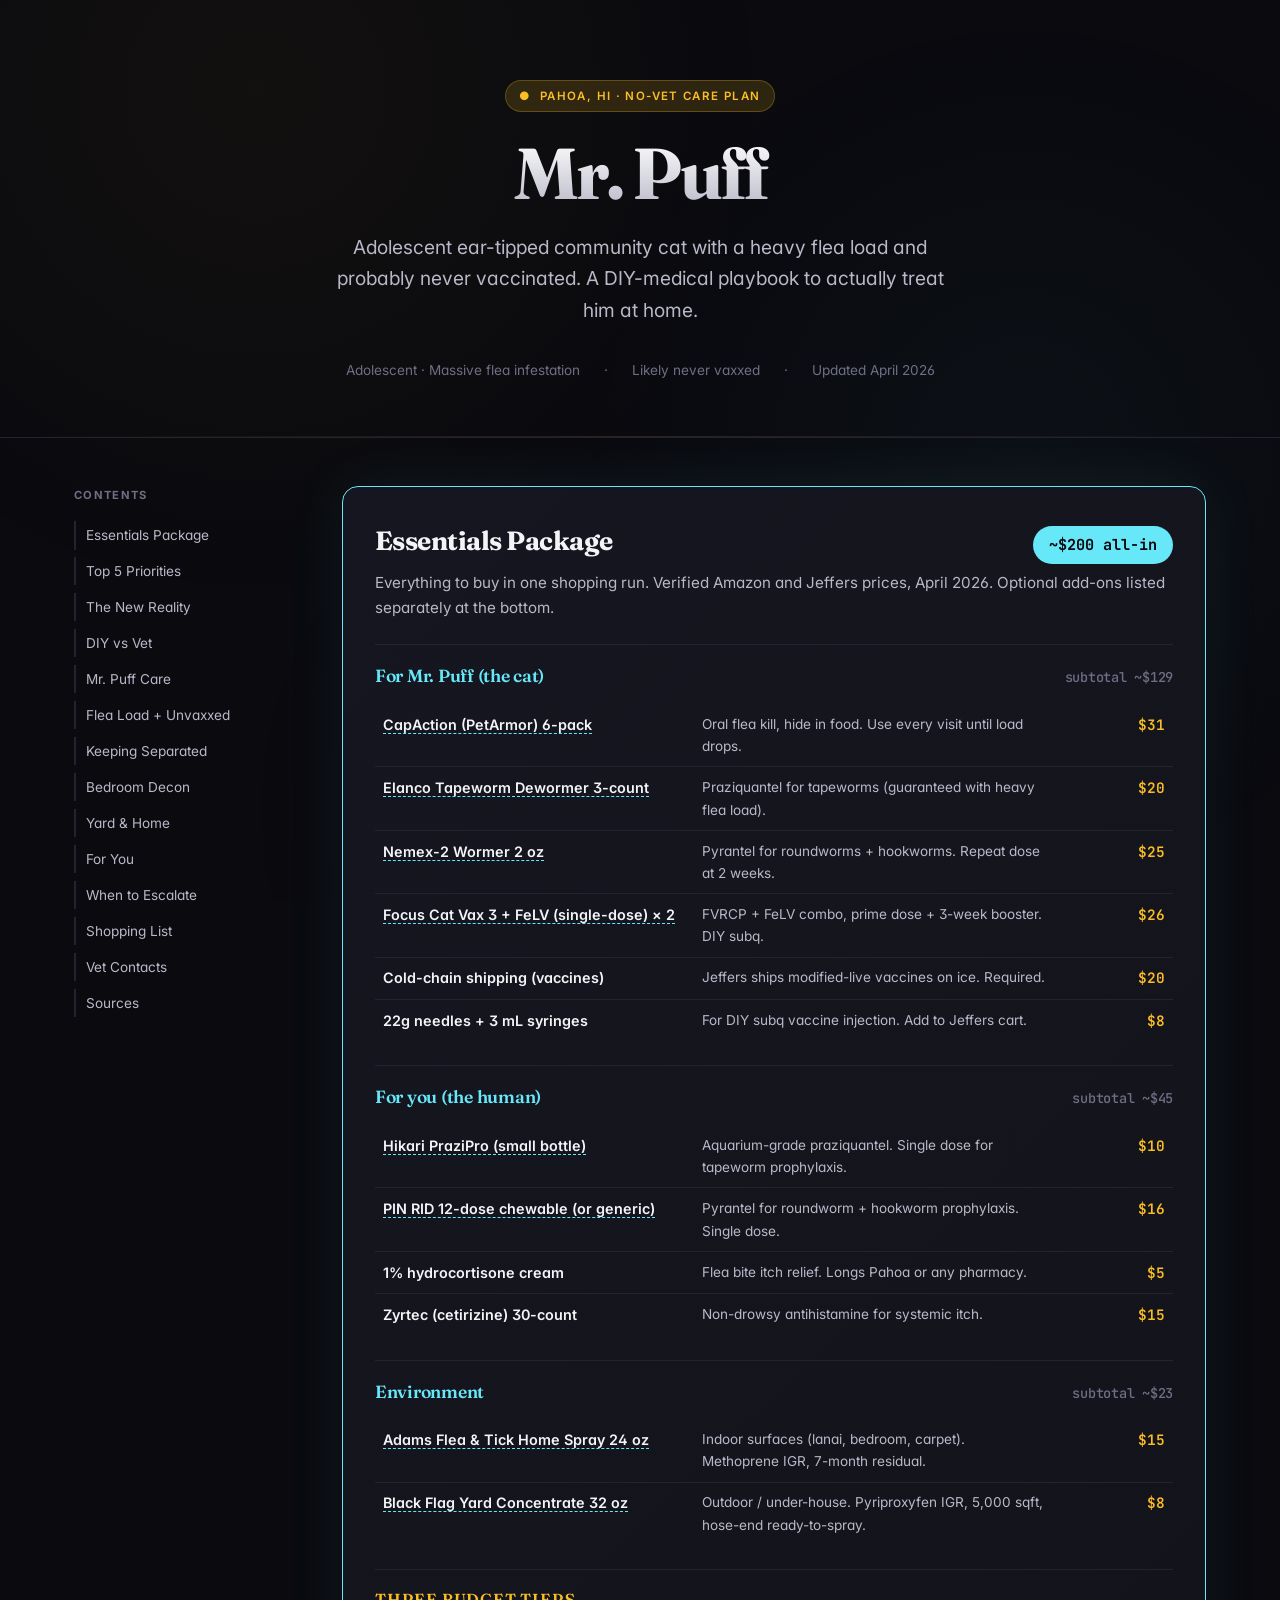
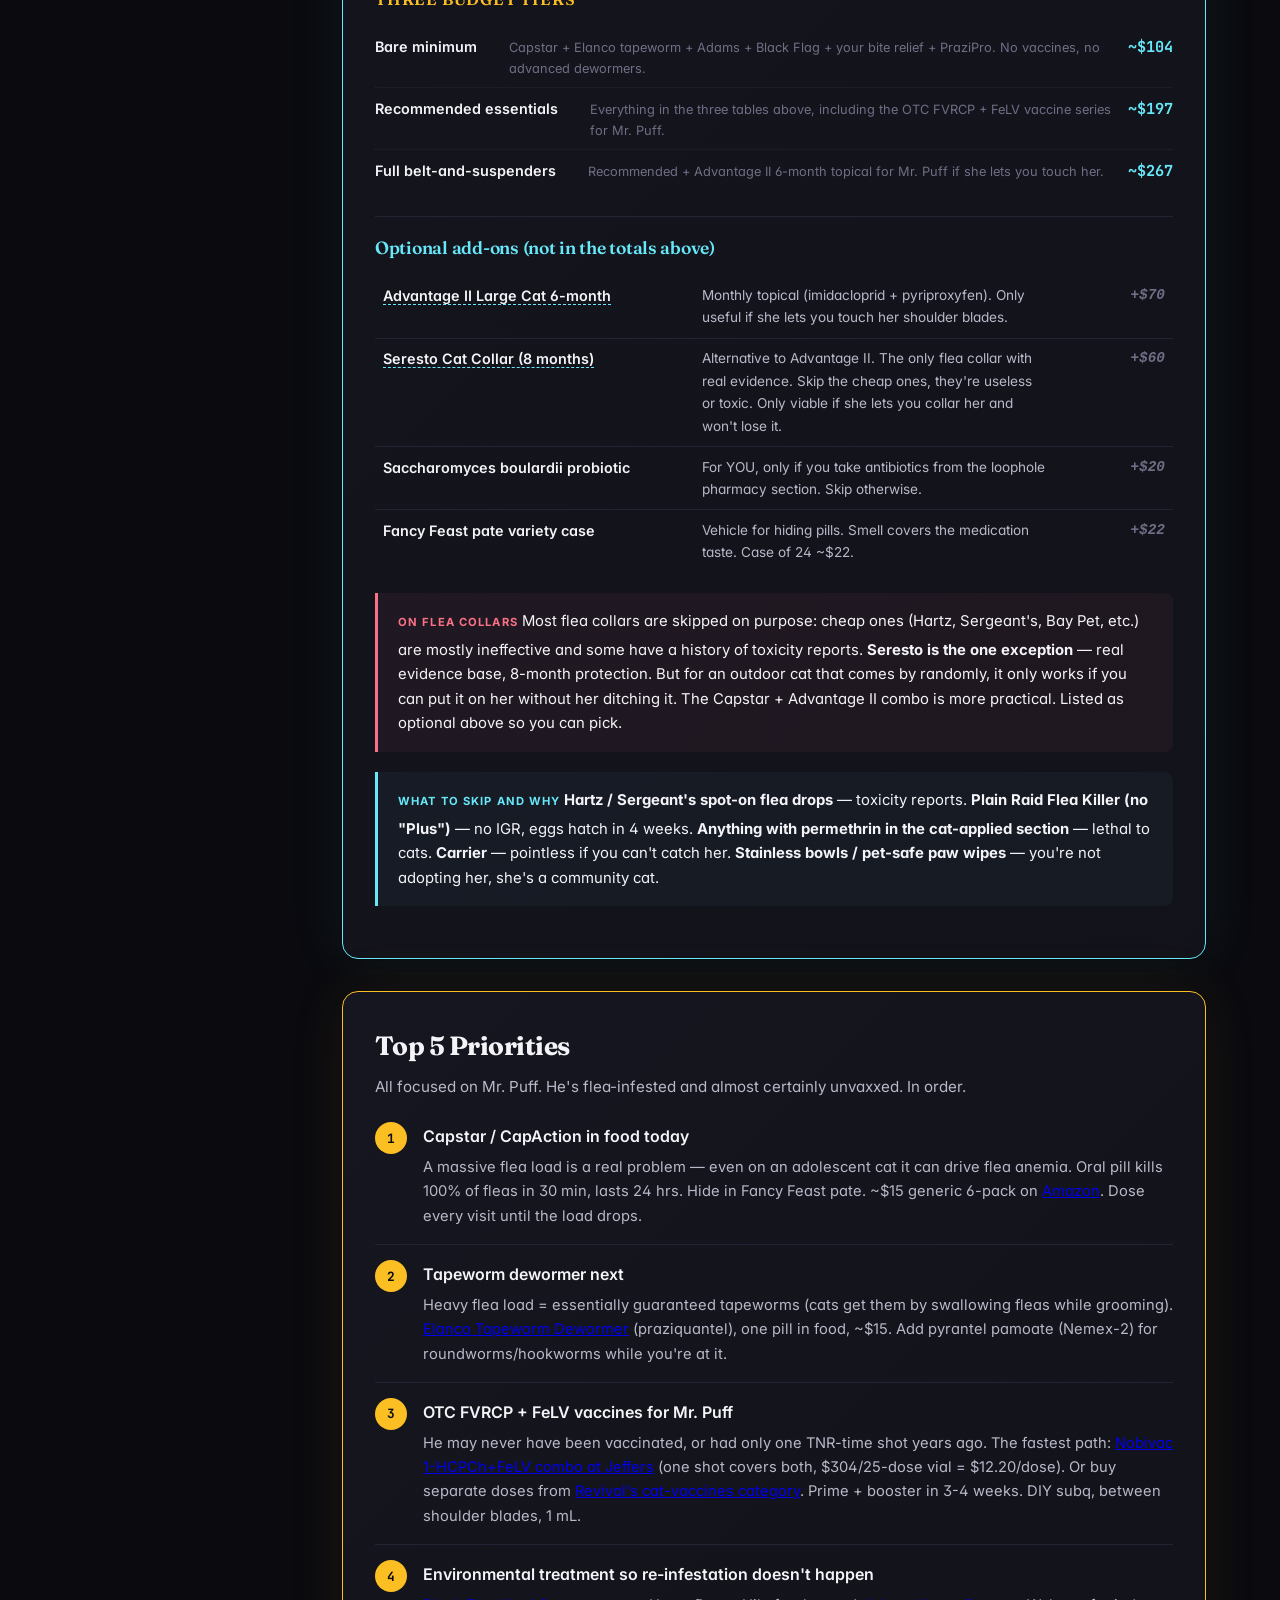
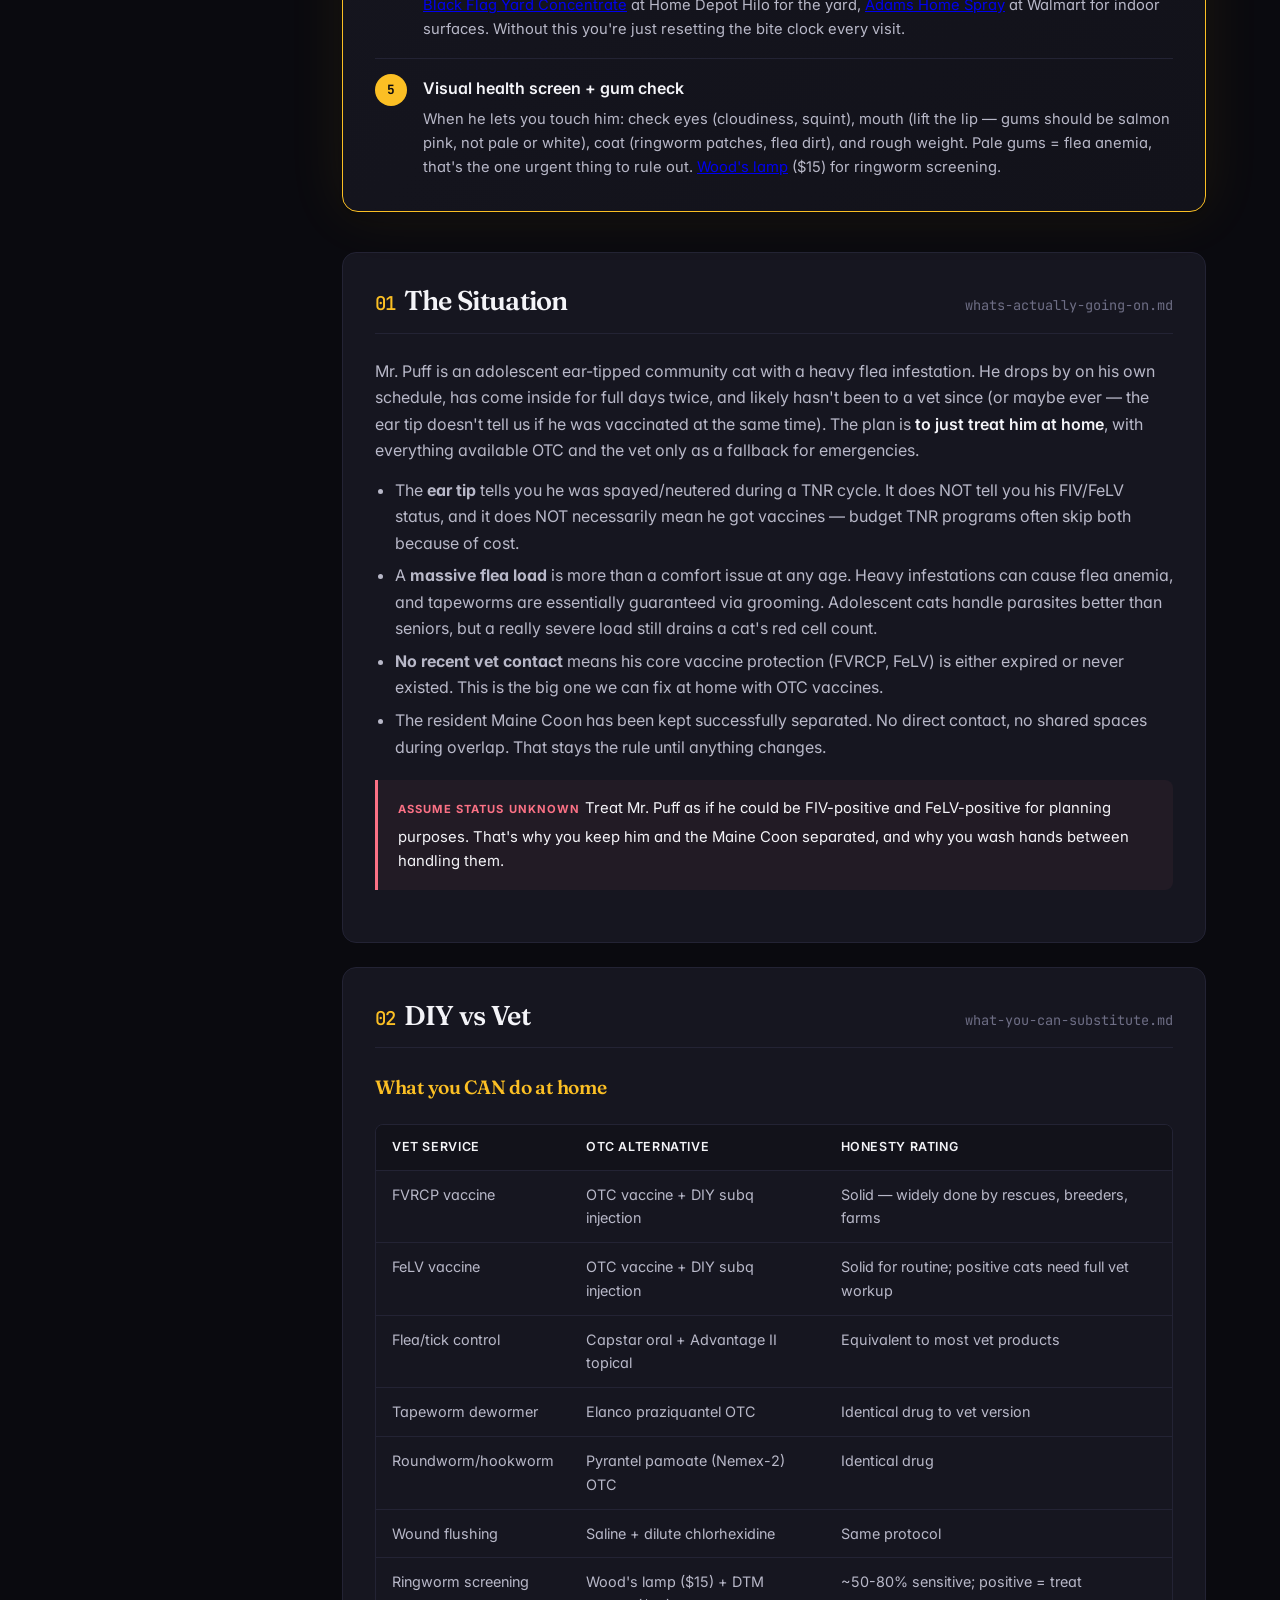
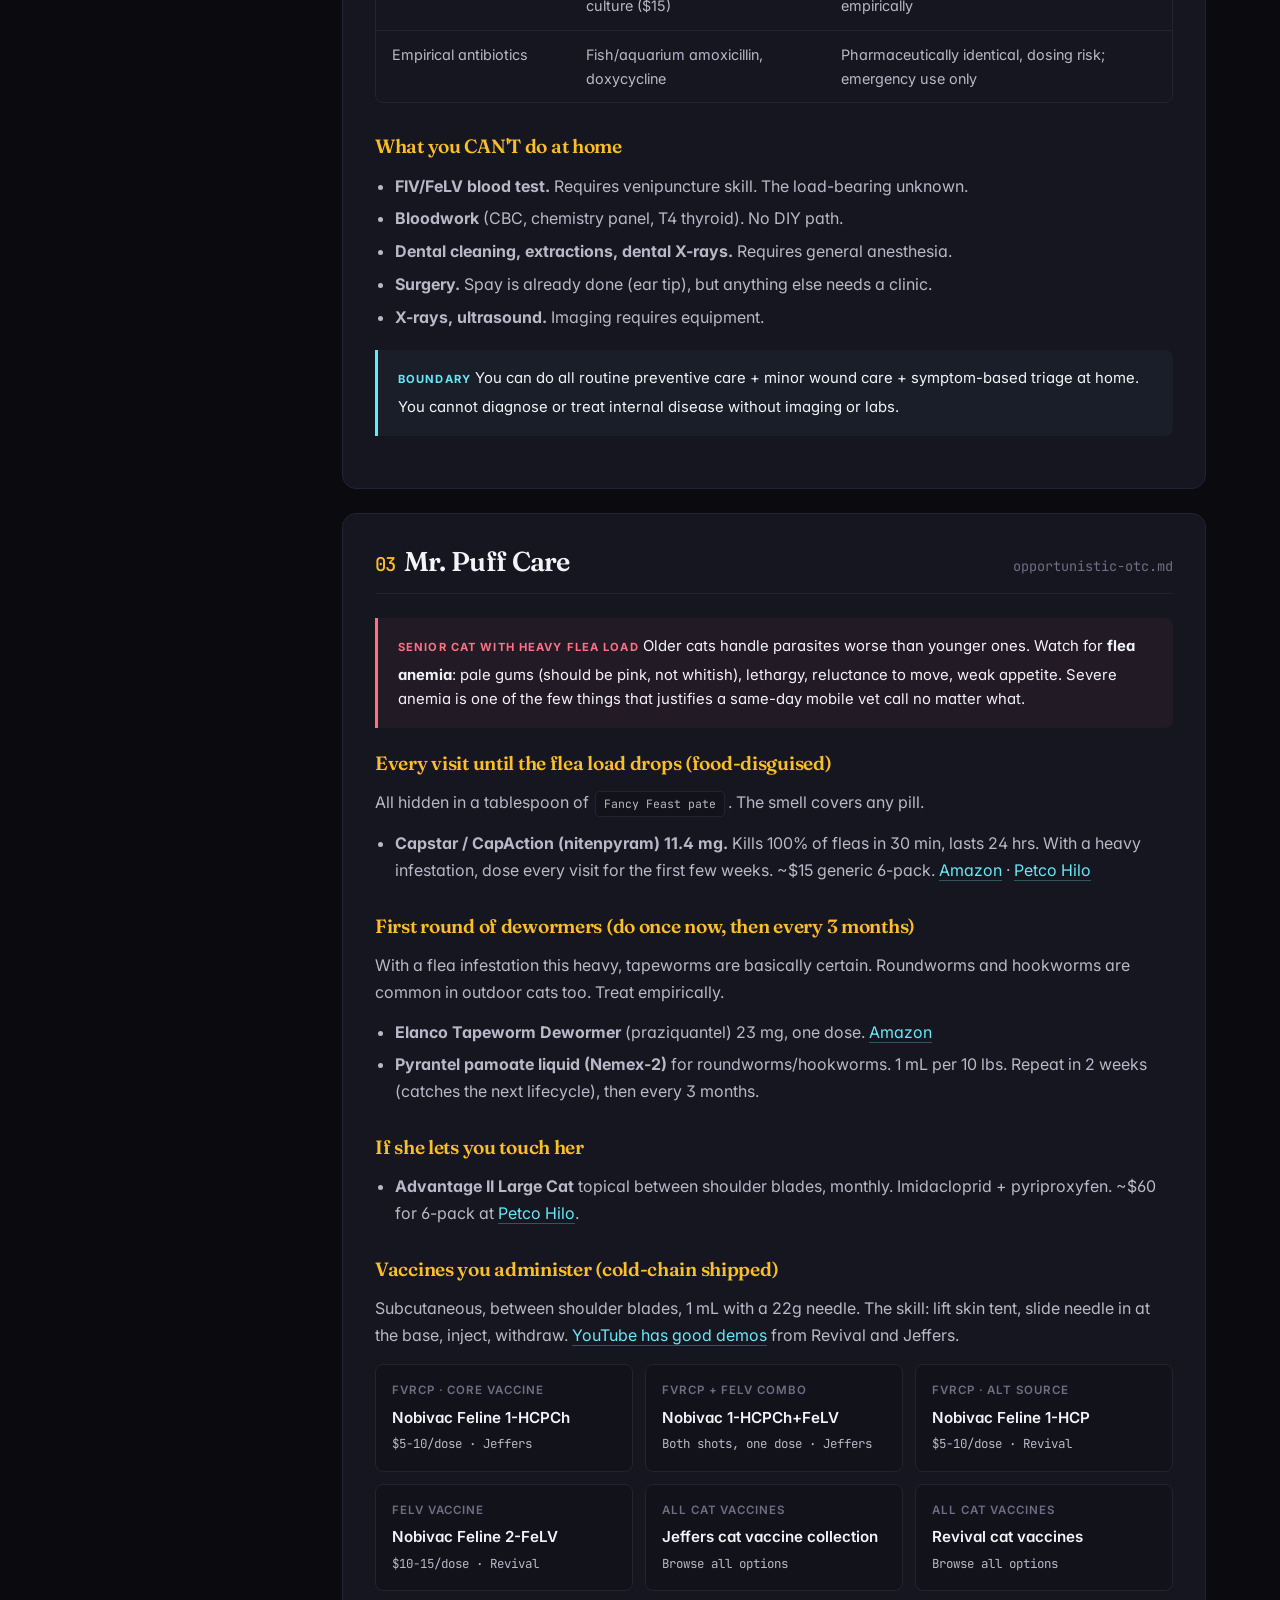
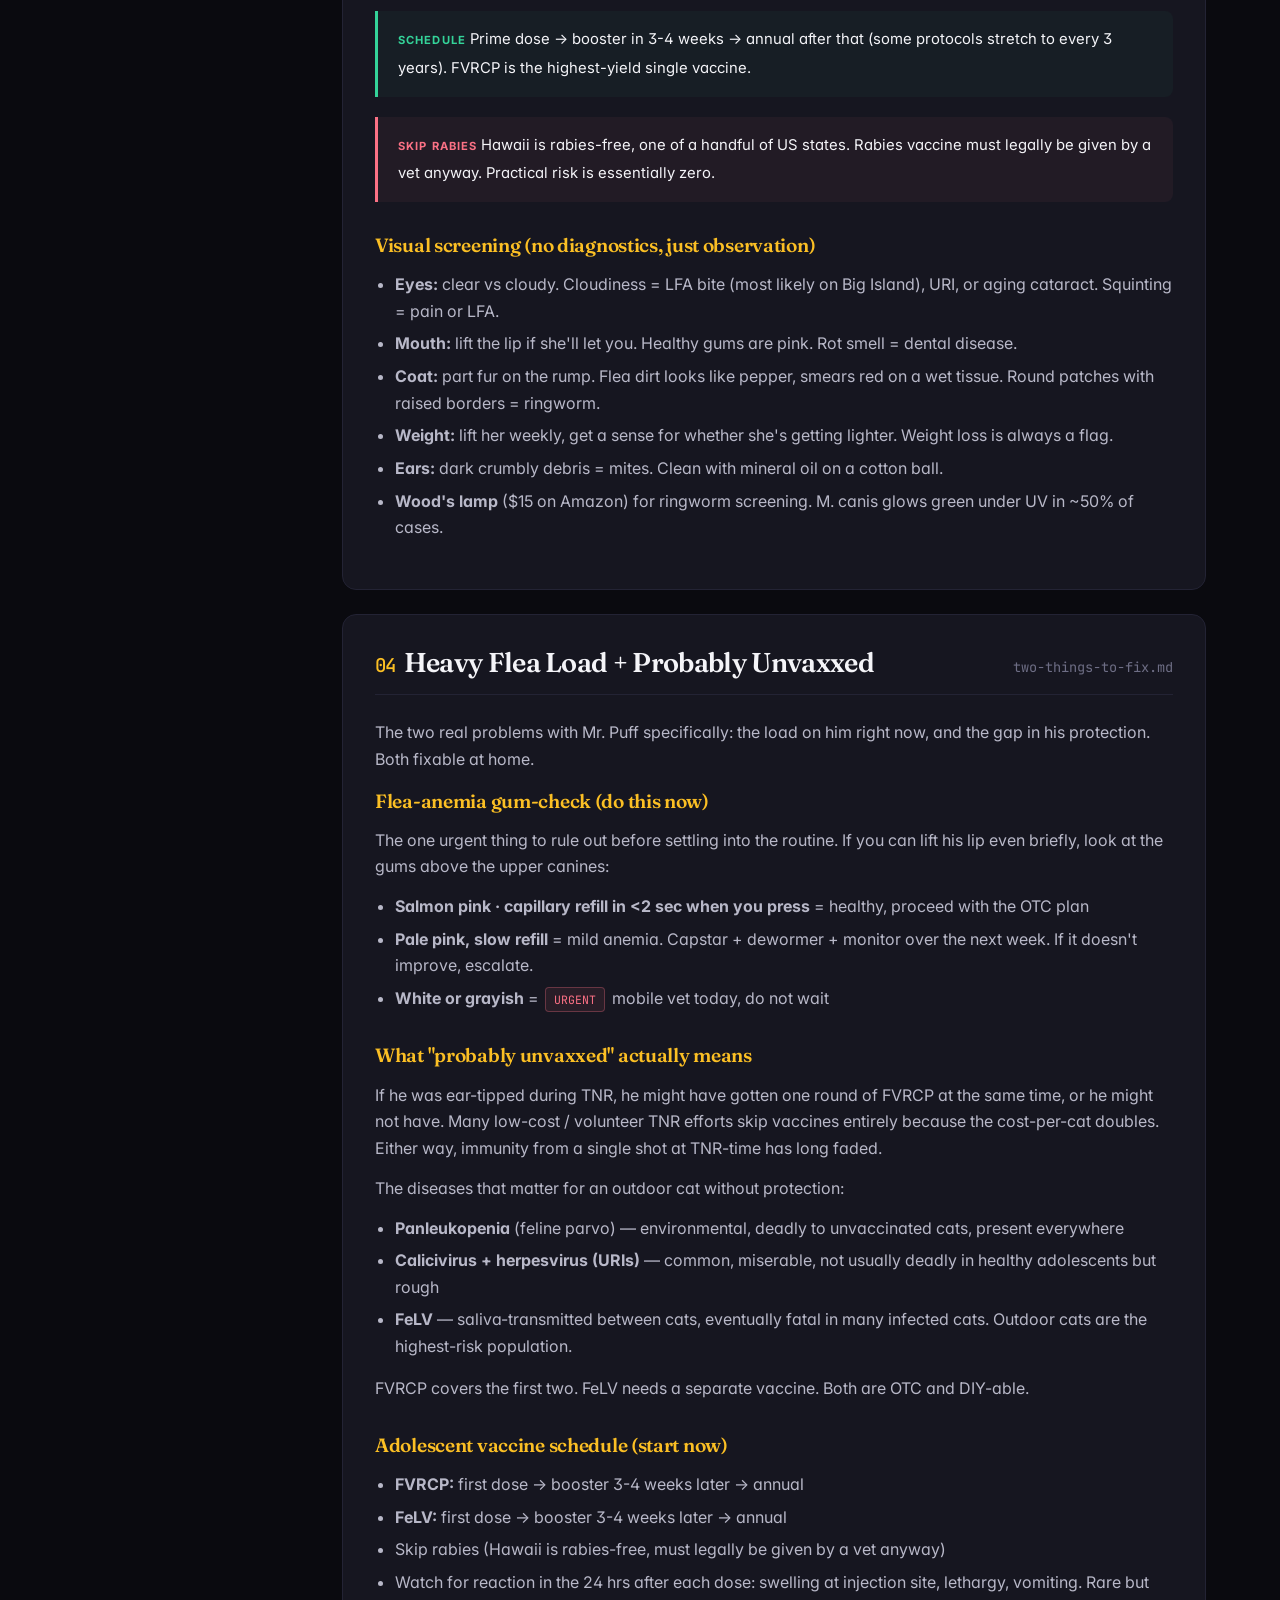
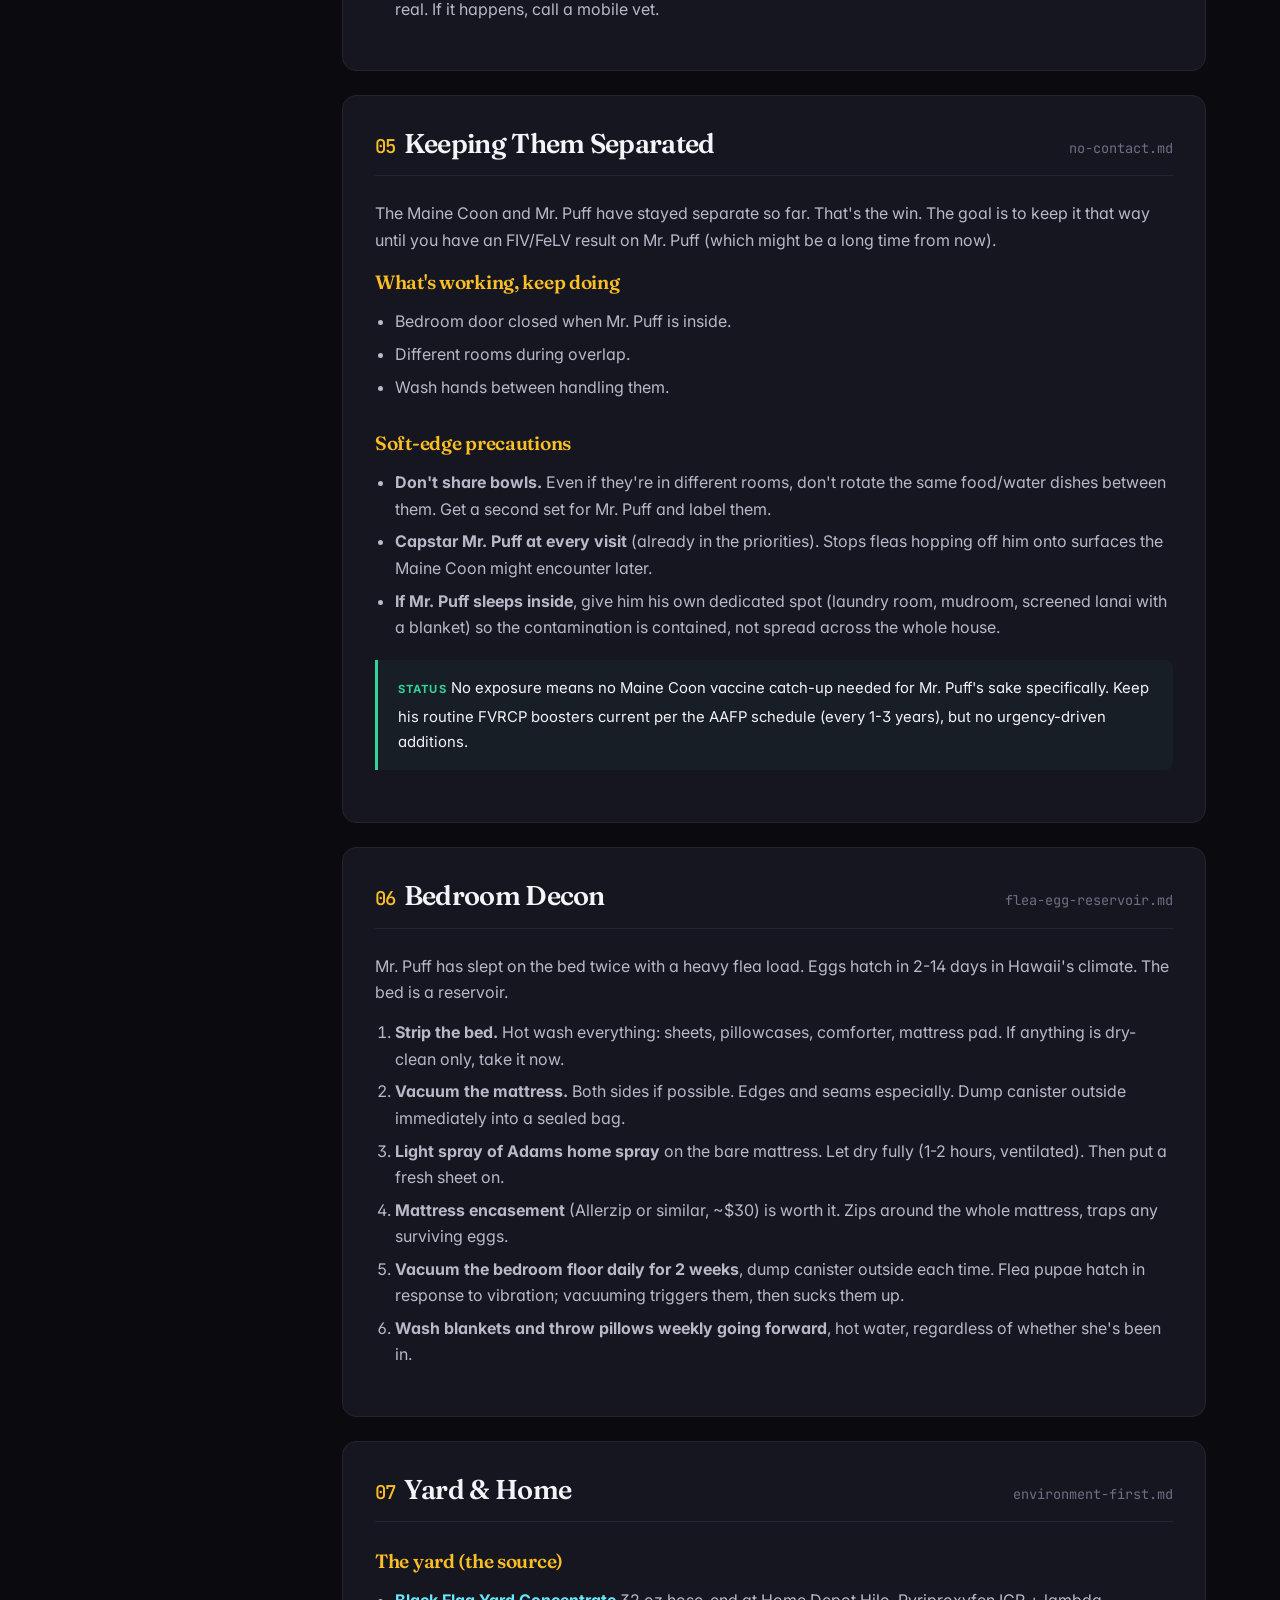
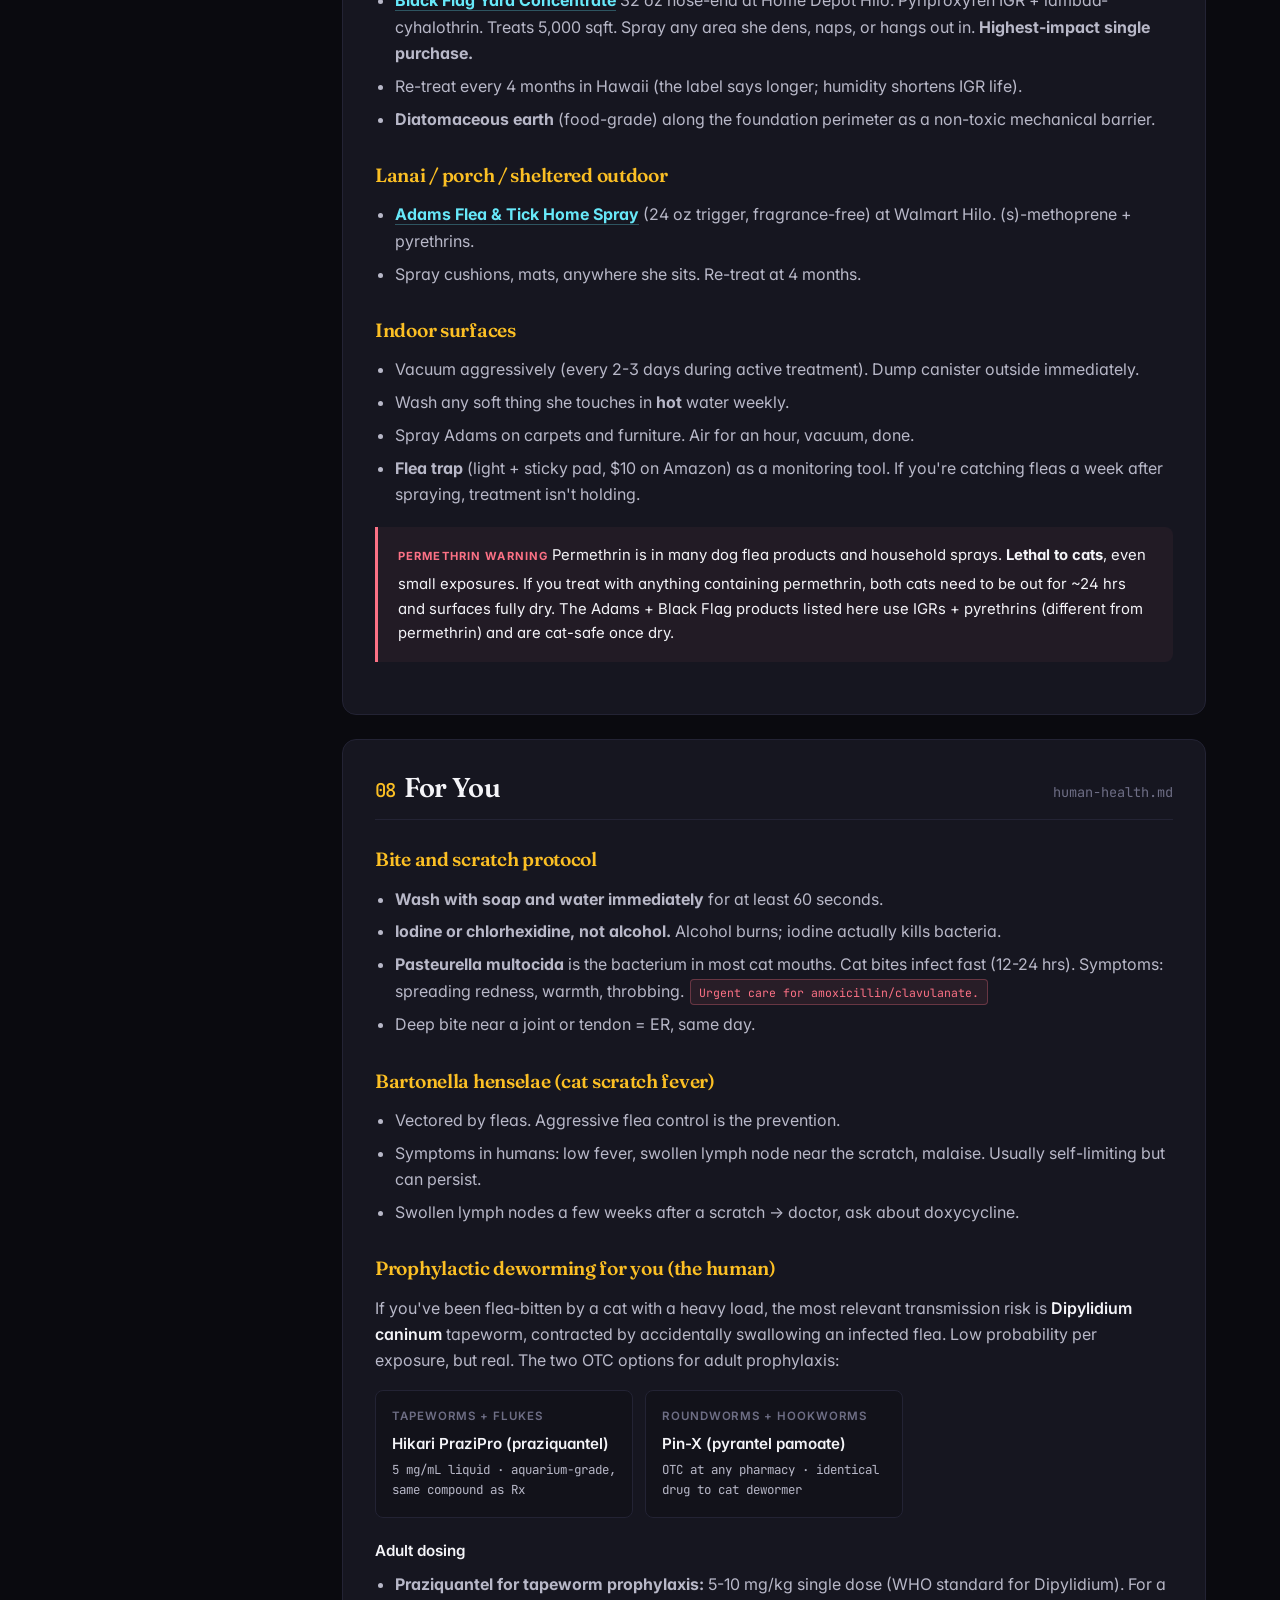
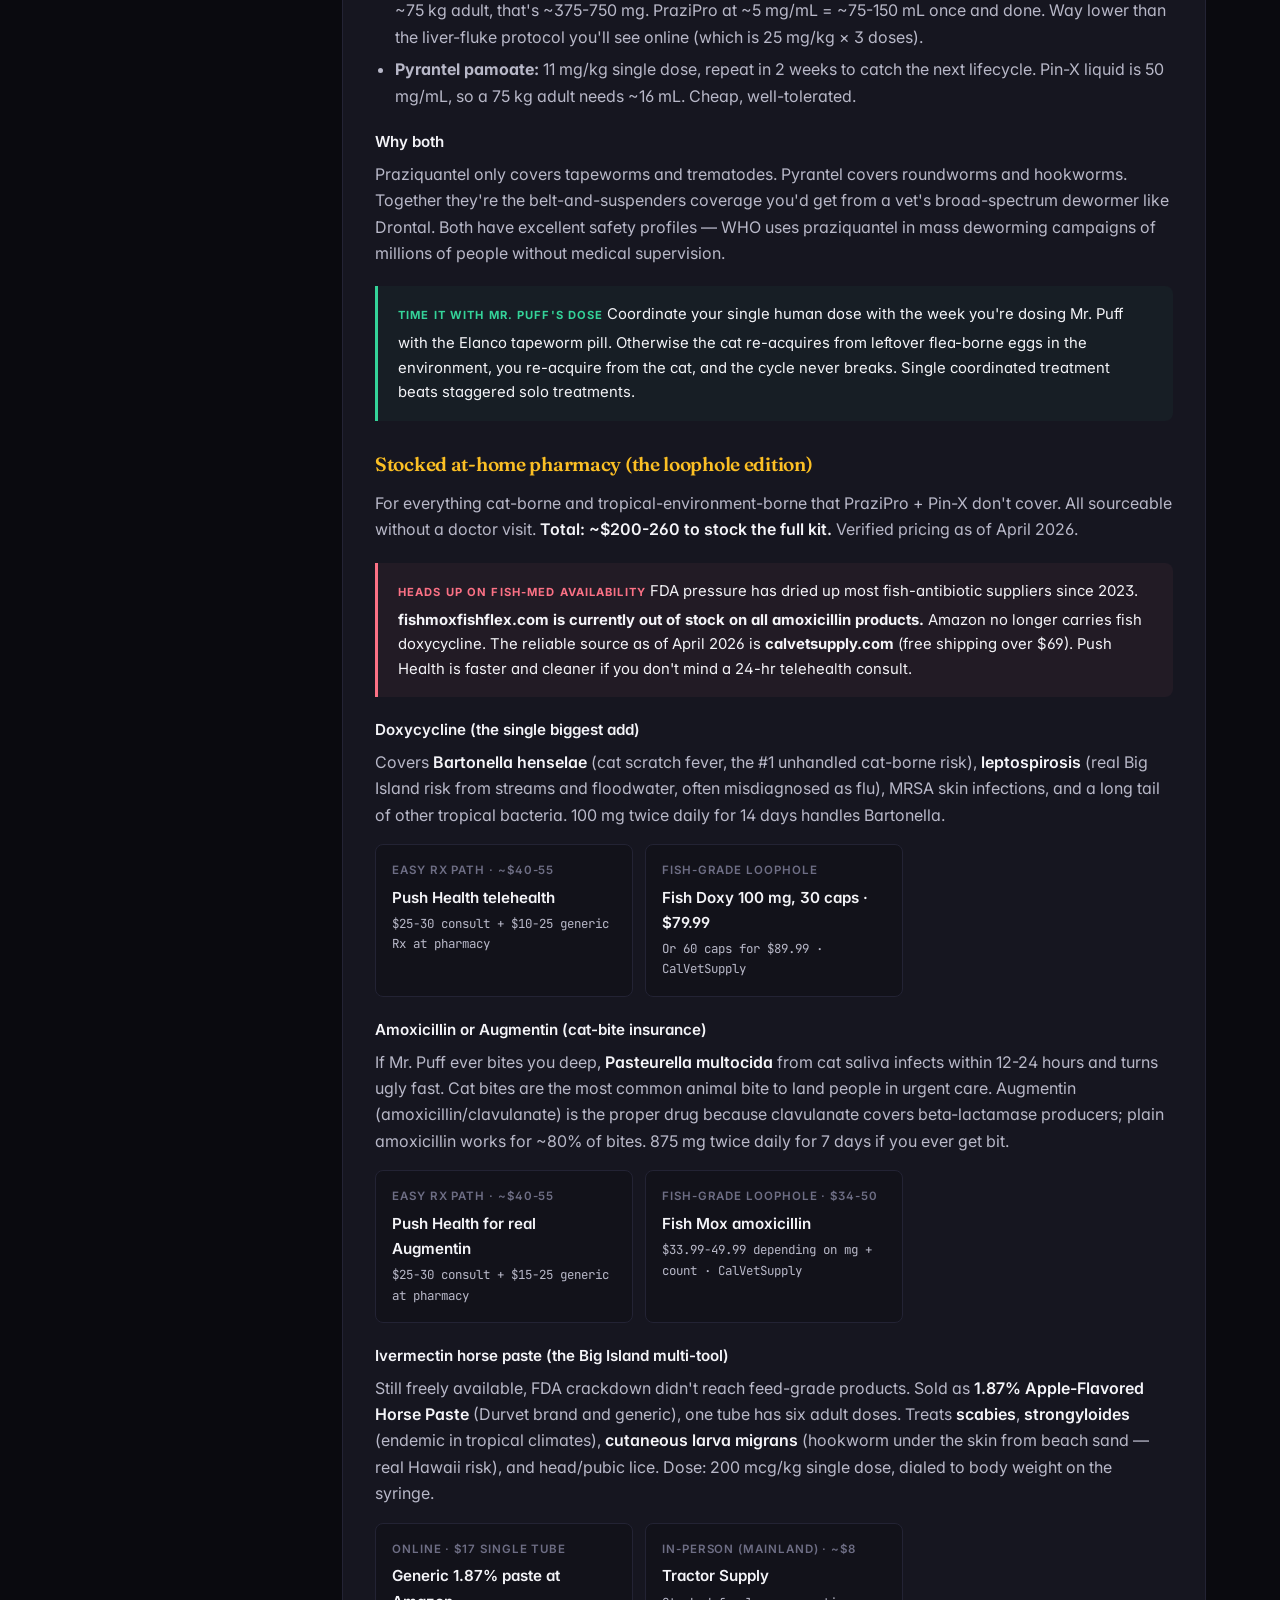
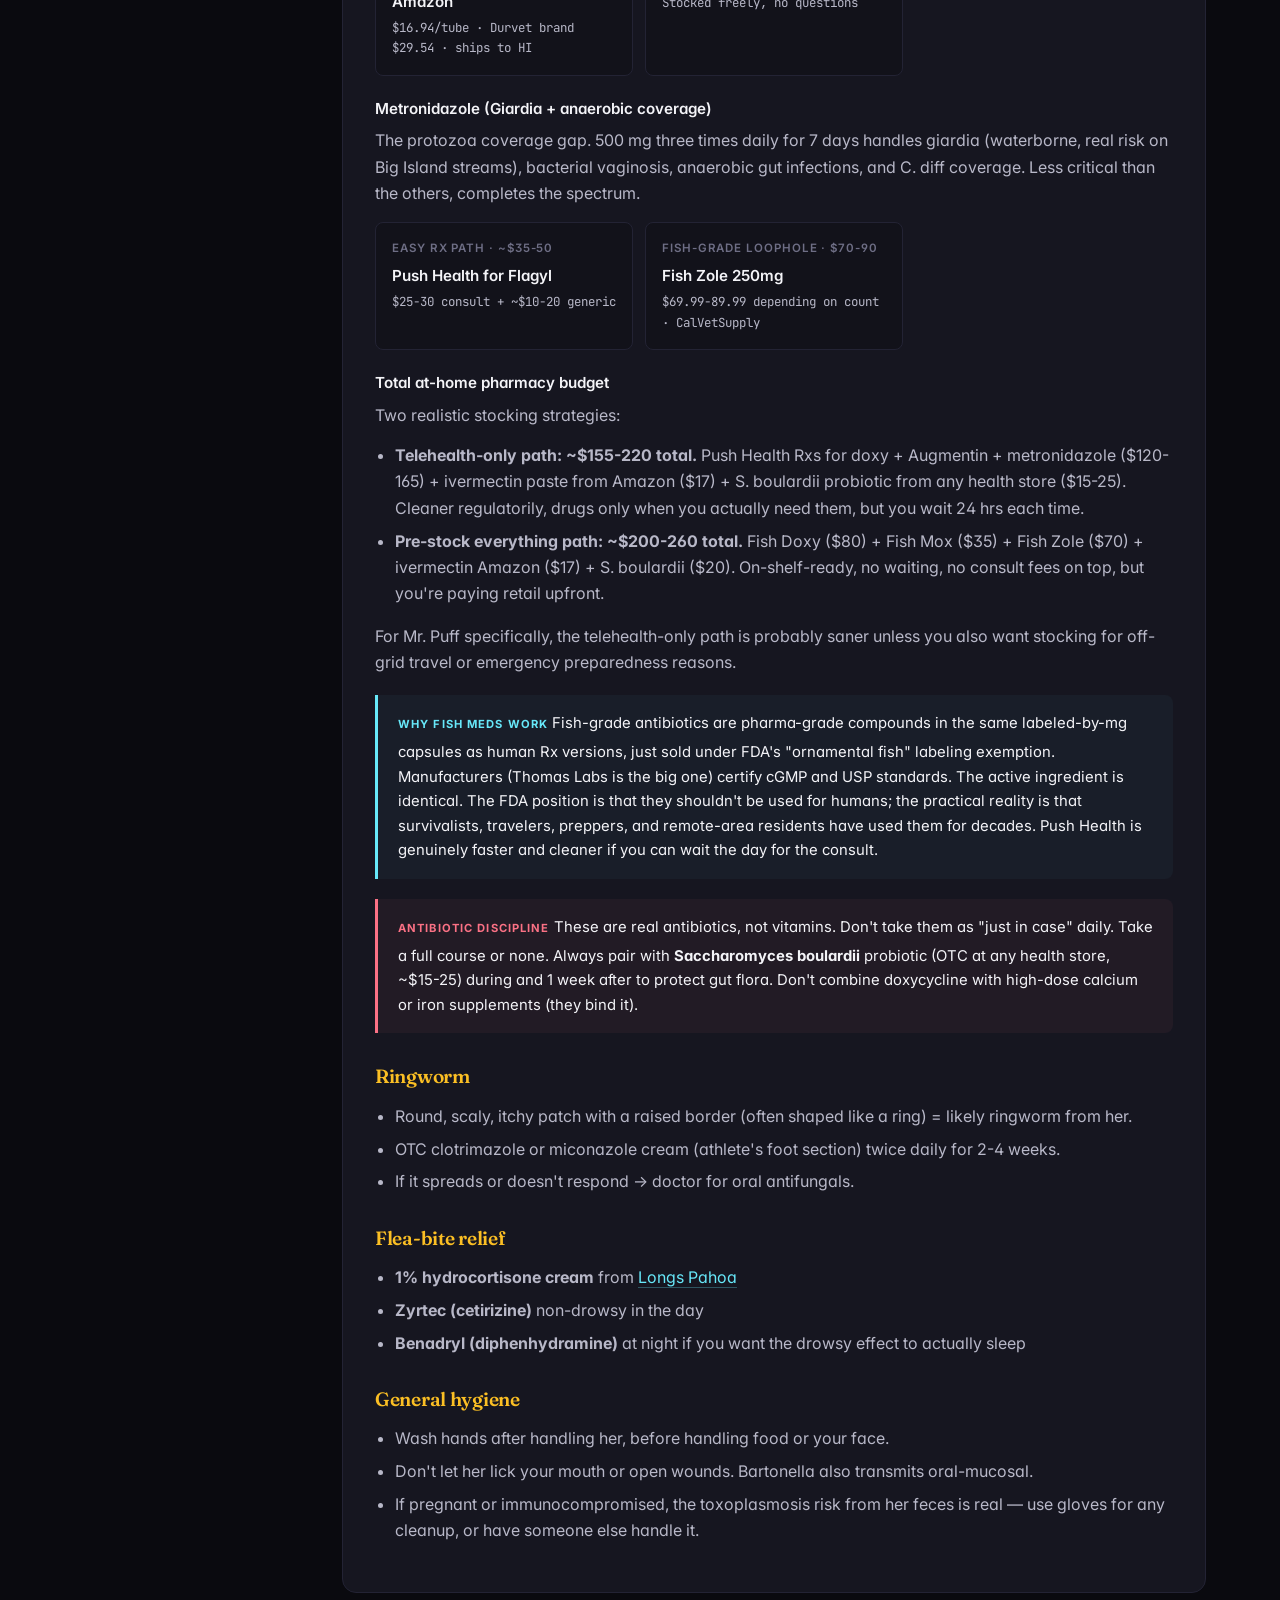
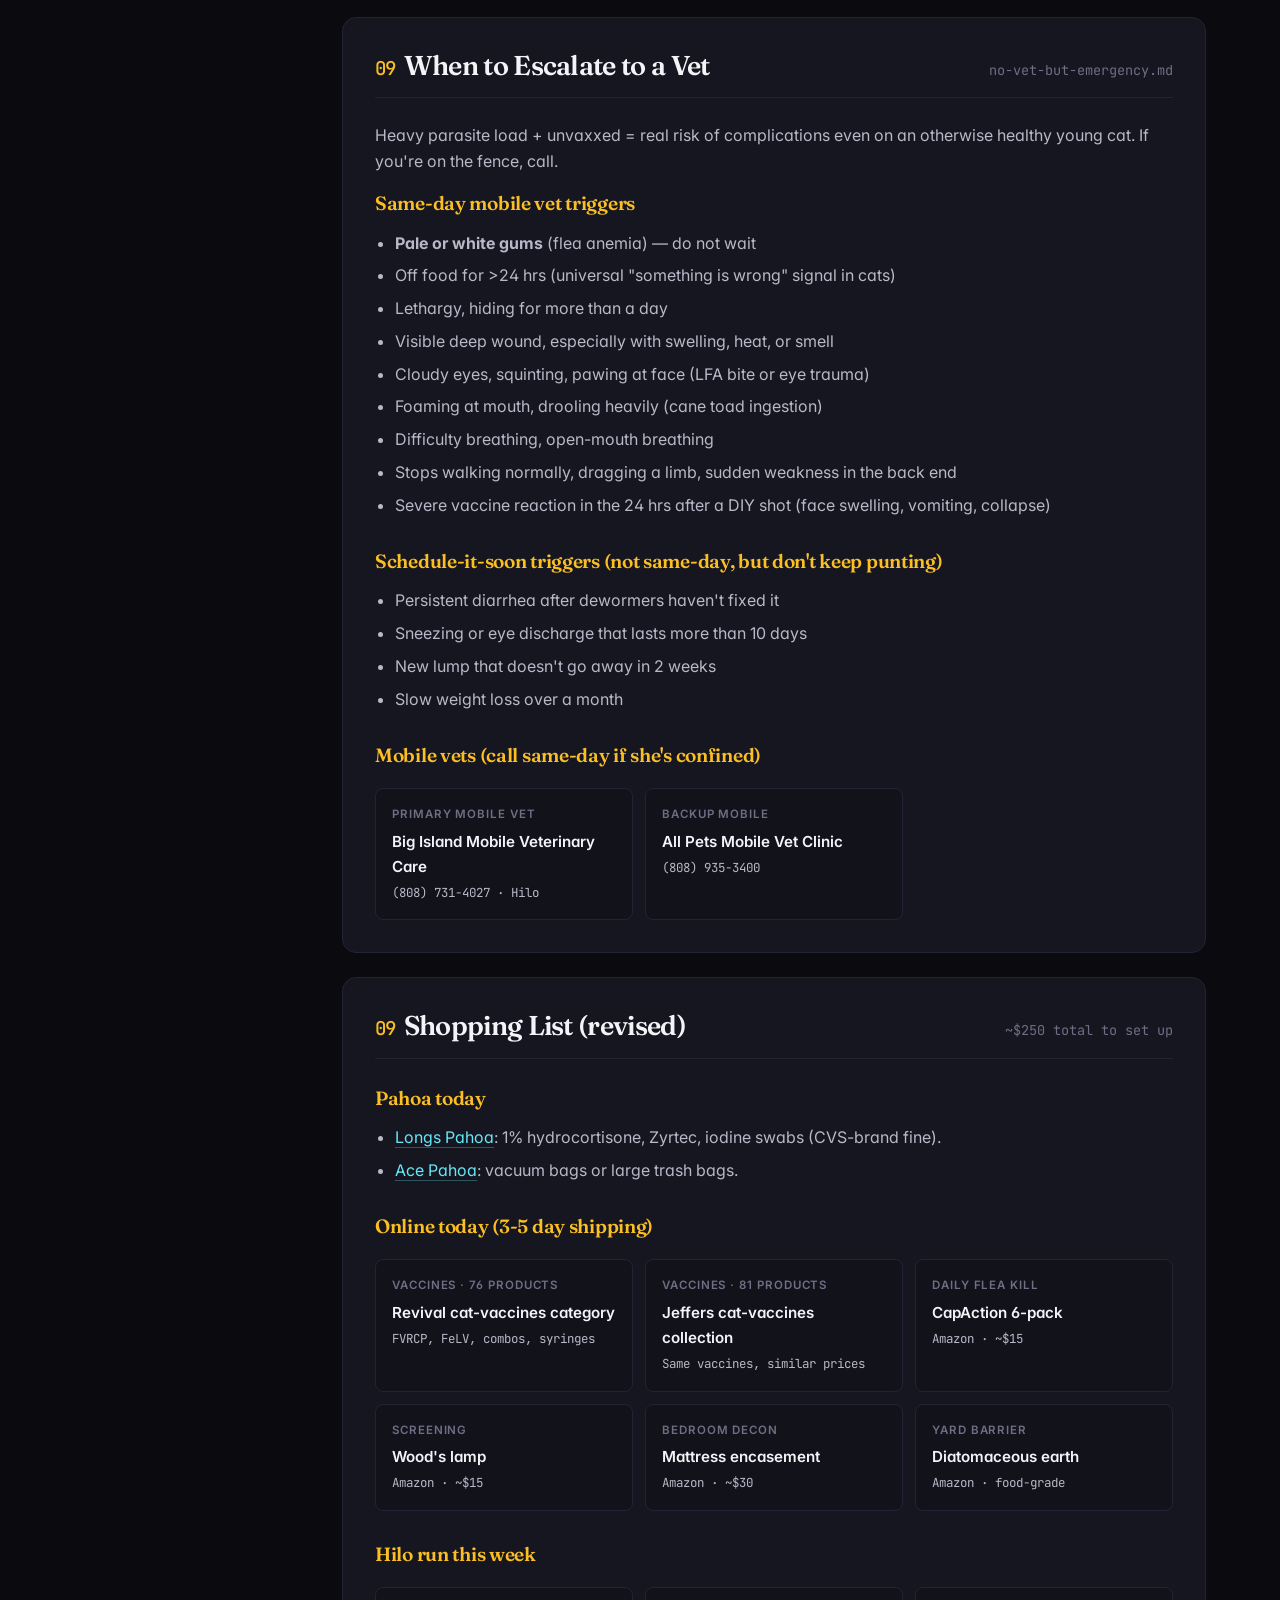
==== commit 35bb8eae: "Add Essentials Package section at top with verified prices Highest-leverage shopping summary, placed" ====
--- a/index.html
+++ b/index.html
@@ -211,6 +211,167 @@
   /* CONTENT */
   .content { min-width: 0; }
 
+  /* ESSENTIALS PACKAGE - the top headline shopping list */
+  .essentials {
+    background: linear-gradient(135deg, var(--bg-card) 0%, var(--bg-elevated) 100%);
+    border: 1px solid var(--accent-cyan);
+    border-radius: 16px;
+    padding: 2rem;
+    margin-bottom: 2rem;
+    position: relative;
+    box-shadow: 0 0 60px rgba(103, 232, 249, 0.08), var(--shadow-card);
+  }
+
+  .essentials::before {
+    content: "";
+    position: absolute;
+    inset: -1px;
+    border-radius: 16px;
+    background: linear-gradient(135deg, transparent 30%, rgba(103, 232, 249, 0.15) 70%, transparent);
+    z-index: -1;
+    opacity: 0.5;
+  }
+
+  .essentials-header {
+    display: flex;
+    align-items: baseline;
+    justify-content: space-between;
+    flex-wrap: wrap;
+    gap: 1rem;
+    margin-bottom: 0.4rem;
+  }
+
+  .essentials h2 {
+    font-family: 'Fraunces', serif;
+    font-size: 1.65rem;
+    font-weight: 700;
+    letter-spacing: -0.02em;
+  }
+
+  .essentials .total-pill {
+    background: var(--accent-cyan);
+    color: var(--bg-base);
+    padding: 0.4rem 1rem;
+    border-radius: 999px;
+    font-family: 'JetBrains Mono', monospace;
+    font-weight: 700;
+    font-size: 0.95rem;
+  }
+
+  .essentials .ess-sub {
+    color: var(--text-secondary);
+    font-size: 0.95rem;
+    margin-bottom: 1.5rem;
+  }
+
+  .ess-group {
+    margin-top: 1.5rem;
+    padding-top: 1rem;
+    border-top: 1px solid var(--border-subtle);
+  }
+
+  .ess-group h3 {
+    font-family: 'Fraunces', serif;
+    font-size: 1.1rem;
+    font-weight: 600;
+    color: var(--accent-cyan);
+    letter-spacing: -0.015em;
+    margin-bottom: 0.85rem;
+    display: flex;
+    align-items: baseline;
+    justify-content: space-between;
+    gap: 1rem;
+  }
+
+  .ess-group h3 .group-subtotal {
+    font-family: 'JetBrains Mono', monospace;
+    font-size: 0.85rem;
+    color: var(--text-muted);
+    font-weight: 500;
+  }
+
+  .ess-table {
+    width: 100%;
+    border-collapse: collapse;
+    font-size: 0.9rem;
+  }
+
+  .ess-table td {
+    padding: 0.55rem 0.5rem;
+    border-bottom: 1px solid var(--border-subtle);
+    vertical-align: top;
+    color: var(--text-secondary);
+  }
+
+  .ess-table tr:last-child td { border-bottom: none; }
+
+  .ess-table .ess-name {
+    font-weight: 600;
+    color: var(--text-primary);
+    width: 40%;
+  }
+
+  .ess-table .ess-name a {
+    color: var(--text-primary);
+    text-decoration: none;
+    border-bottom: 1px dashed var(--accent-cyan);
+  }
+
+  .ess-table .ess-name a:hover { color: var(--accent-cyan); }
+
+  .ess-table .ess-desc { width: 45%; font-size: 0.85rem; }
+
+  .ess-table .ess-price {
+    width: 15%;
+    text-align: right;
+    font-family: 'JetBrains Mono', monospace;
+    font-weight: 600;
+    color: var(--accent-amber);
+    white-space: nowrap;
+  }
+
+  .ess-table .ess-price.optional {
+    color: var(--text-muted);
+    font-style: italic;
+  }
+
+  .ess-tiers {
+    margin-top: 1.5rem;
+    padding-top: 1rem;
+    border-top: 1px solid var(--border-subtle);
+  }
+
+  .ess-tiers h3 {
+    font-family: 'Fraunces', serif;
+    font-size: 1rem;
+    font-weight: 600;
+    color: var(--accent-amber);
+    margin-bottom: 0.85rem;
+    text-transform: uppercase;
+    letter-spacing: 0.05em;
+  }
+
+  .tier-row {
+    display: flex;
+    align-items: baseline;
+    justify-content: space-between;
+    padding: 0.5rem 0;
+    gap: 1rem;
+    border-bottom: 1px dotted var(--border-subtle);
+  }
+
+  .tier-row:last-child { border-bottom: none; }
+
+  .tier-row .tier-name { font-weight: 600; color: var(--text-primary); font-size: 0.9rem; }
+  .tier-row .tier-desc { color: var(--text-muted); font-size: 0.8rem; flex: 1; padding-left: 1rem; }
+  .tier-row .tier-cost {
+    font-family: 'JetBrains Mono', monospace;
+    font-weight: 700;
+    color: var(--accent-cyan);
+    font-size: 0.95rem;
+    white-space: nowrap;
+  }
+
   /* PRIORITY CARD - the headline */
   .priority {
     background: linear-gradient(135deg, var(--bg-card) 0%, var(--bg-elevated) 100%);
@@ -615,6 +776,7 @@
   <nav class="toc" aria-label="Contents">
     <h4>Contents</h4>
     <ul>
+      <li><a href="#essentials">Essentials Package</a></li>
       <li><a href="#priority">Top 5 Priorities</a></li>
       <li><a href="#reality">The New Reality</a></li>
       <li><a href="#diy-vs-vet">DIY vs Vet</a></li>
@@ -632,6 +794,148 @@
   </nav>
 
   <main class="content">
+
+    <!-- ESSENTIALS PACKAGE -->
+    <section class="essentials" id="essentials">
+      <div class="essentials-header">
+        <h2>Essentials Package</h2>
+        <span class="total-pill">~$200 all-in</span>
+      </div>
+      <p class="ess-sub">Everything to buy in one shopping run. Verified Amazon and Jeffers prices, April 2026. Optional add-ons listed separately at the bottom.</p>
+
+      <div class="ess-group">
+        <h3>For Mr. Puff (the cat) <span class="group-subtotal">subtotal ~$129</span></h3>
+        <table class="ess-table">
+          <tr>
+            <td class="ess-name"><a href="https://www.amazon.com/s?k=capaction+nitenpyram+cats+small" target="_blank" rel="noopener">CapAction (PetArmor) 6-pack</a></td>
+            <td class="ess-desc">Oral flea kill, hide in food. Use every visit until load drops.</td>
+            <td class="ess-price">$31</td>
+          </tr>
+          <tr>
+            <td class="ess-name"><a href="https://www.amazon.com/Bayer-Tapeworm-Dewormer-weeks-older/dp/B019CD4ZDS" target="_blank" rel="noopener">Elanco Tapeworm Dewormer 3-count</a></td>
+            <td class="ess-desc">Praziquantel for tapeworms (guaranteed with heavy flea load).</td>
+            <td class="ess-price">$20</td>
+          </tr>
+          <tr>
+            <td class="ess-name"><a href="https://www.amazon.com/s?k=Nemex-2+pyrantel+cat+dewormer" target="_blank" rel="noopener">Nemex-2 Wormer 2 oz</a></td>
+            <td class="ess-desc">Pyrantel for roundworms + hookworms. Repeat dose at 2 weeks.</td>
+            <td class="ess-price">$25</td>
+          </tr>
+          <tr>
+            <td class="ess-name"><a href="https://jefferspet.com/products/focus-cat-vax-3-plus-felv-1-dose" target="_blank" rel="noopener">Focus Cat Vax 3 + FeLV (single-dose) &times; 2</a></td>
+            <td class="ess-desc">FVRCP + FeLV combo, prime dose + 3-week booster. DIY subq.</td>
+            <td class="ess-price">$26</td>
+          </tr>
+          <tr>
+            <td class="ess-name">Cold-chain shipping (vaccines)</td>
+            <td class="ess-desc">Jeffers ships modified-live vaccines on ice. Required.</td>
+            <td class="ess-price">$20</td>
+          </tr>
+          <tr>
+            <td class="ess-name">22g needles + 3 mL syringes</td>
+            <td class="ess-desc">For DIY subq vaccine injection. Add to Jeffers cart.</td>
+            <td class="ess-price">$8</td>
+          </tr>
+        </table>
+      </div>
+
+      <div class="ess-group">
+        <h3>For you (the human) <span class="group-subtotal">subtotal ~$45</span></h3>
+        <table class="ess-table">
+          <tr>
+            <td class="ess-name"><a href="https://www.amazon.com/s?k=Hikari+PraziPro" target="_blank" rel="noopener">Hikari PraziPro (small bottle)</a></td>
+            <td class="ess-desc">Aquarium-grade praziquantel. Single dose for tapeworm prophylaxis.</td>
+            <td class="ess-price">$10</td>
+          </tr>
+          <tr>
+            <td class="ess-name"><a href="https://www.amazon.com/s?k=Pin-X+pinworm+pyrantel" target="_blank" rel="noopener">PIN RID 12-dose chewable (or generic)</a></td>
+            <td class="ess-desc">Pyrantel for roundworm + hookworm prophylaxis. Single dose.</td>
+            <td class="ess-price">$16</td>
+          </tr>
+          <tr>
+            <td class="ess-name">1% hydrocortisone cream</td>
+            <td class="ess-desc">Flea bite itch relief. Longs Pahoa or any pharmacy.</td>
+            <td class="ess-price">$5</td>
+          </tr>
+          <tr>
+            <td class="ess-name">Zyrtec (cetirizine) 30-count</td>
+            <td class="ess-desc">Non-drowsy antihistamine for systemic itch.</td>
+            <td class="ess-price">$15</td>
+          </tr>
+        </table>
+      </div>
+
+      <div class="ess-group">
+        <h3>Environment <span class="group-subtotal">subtotal ~$23</span></h3>
+        <table class="ess-table">
+          <tr>
+            <td class="ess-name"><a href="https://www.amazon.com/s?k=Adams+Flea+Tick+Home+Spray+24+oz" target="_blank" rel="noopener">Adams Flea &amp; Tick Home Spray 24 oz</a></td>
+            <td class="ess-desc">Indoor surfaces (lanai, bedroom, carpet). Methoprene IGR, 7-month residual.</td>
+            <td class="ess-price">$15</td>
+          </tr>
+          <tr>
+            <td class="ess-name"><a href="https://www.amazon.com/s?k=Black+Flag+yard+concentrate+ready+to+spray" target="_blank" rel="noopener">Black Flag Yard Concentrate 32 oz</a></td>
+            <td class="ess-desc">Outdoor / under-house. Pyriproxyfen IGR, 5,000 sqft, hose-end ready-to-spray.</td>
+            <td class="ess-price">$8</td>
+          </tr>
+        </table>
+      </div>
+
+      <div class="ess-tiers">
+        <h3>Three budget tiers</h3>
+        <div class="tier-row">
+          <span class="tier-name">Bare minimum</span>
+          <span class="tier-desc">Capstar + Elanco tapeworm + Adams + Black Flag + your bite relief + PraziPro. No vaccines, no advanced dewormers.</span>
+          <span class="tier-cost">~$104</span>
+        </div>
+        <div class="tier-row">
+          <span class="tier-name">Recommended essentials</span>
+          <span class="tier-desc">Everything in the three tables above, including the OTC FVRCP + FeLV vaccine series for Mr. Puff.</span>
+          <span class="tier-cost">~$197</span>
+        </div>
+        <div class="tier-row">
+          <span class="tier-name">Full belt-and-suspenders</span>
+          <span class="tier-desc">Recommended + Advantage II 6-month topical for Mr. Puff if she lets you touch her.</span>
+          <span class="tier-cost">~$267</span>
+        </div>
+      </div>
+
+      <div class="ess-group">
+        <h3>Optional add-ons (not in the totals above)</h3>
+        <table class="ess-table">
+          <tr>
+            <td class="ess-name"><a href="https://www.amazon.com/s?k=advantage+II+large+cat+6+pack" target="_blank" rel="noopener">Advantage II Large Cat 6-month</a></td>
+            <td class="ess-desc">Monthly topical (imidacloprid + pyriproxyfen). Only useful if she lets you touch her shoulder blades.</td>
+            <td class="ess-price optional">+$70</td>
+          </tr>
+          <tr>
+            <td class="ess-name"><a href="https://www.amazon.com/s?k=Seresto+collar+cat+8+month" target="_blank" rel="noopener">Seresto Cat Collar (8 months)</a></td>
+            <td class="ess-desc">Alternative to Advantage II. The only flea collar with real evidence. Skip the cheap ones, they're useless or toxic. Only viable if she lets you collar her and won't lose it.</td>
+            <td class="ess-price optional">+$60</td>
+          </tr>
+          <tr>
+            <td class="ess-name">Saccharomyces boulardii probiotic</td>
+            <td class="ess-desc">For YOU, only if you take antibiotics from the loophole pharmacy section. Skip otherwise.</td>
+            <td class="ess-price optional">+$20</td>
+          </tr>
+          <tr>
+            <td class="ess-name">Fancy Feast pate variety case</td>
+            <td class="ess-desc">Vehicle for hiding pills. Smell covers the medication taste. Case of 24 ~$22.</td>
+            <td class="ess-price optional">+$22</td>
+          </tr>
+        </table>
+      </div>
+
+      <div class="callout warn" style="margin-top: 1.25rem;">
+        <span class="callout-label">On flea collars</span>
+        Most flea collars are skipped on purpose: cheap ones (Hartz, Sergeant's, Bay Pet, etc.) are mostly ineffective and some have a history of toxicity reports. <strong>Seresto is the one exception</strong> &mdash; real evidence base, 8-month protection. But for an outdoor cat that comes by randomly, it only works if you can put it on her without her ditching it. The Capstar + Advantage II combo is more practical. Listed as optional above so you can pick.
+      </div>
+
+      <div class="callout info" style="margin-top: 1rem;">
+        <span class="callout-label">What to skip and why</span>
+        <strong>Hartz / Sergeant's spot-on flea drops</strong> &mdash; toxicity reports. <strong>Plain Raid Flea Killer (no "Plus")</strong> &mdash; no IGR, eggs hatch in 4 weeks. <strong>Anything with permethrin in the cat-applied section</strong> &mdash; lethal to cats. <strong>Carrier</strong> &mdash; pointless if you can't catch her. <strong>Stainless bowls / pet-safe paw wipes</strong> &mdash; you're not adopting her, she's a community cat.
+      </div>
+    </section>
 
     <!-- PRIORITY -->
     <section class="priority" id="priority">
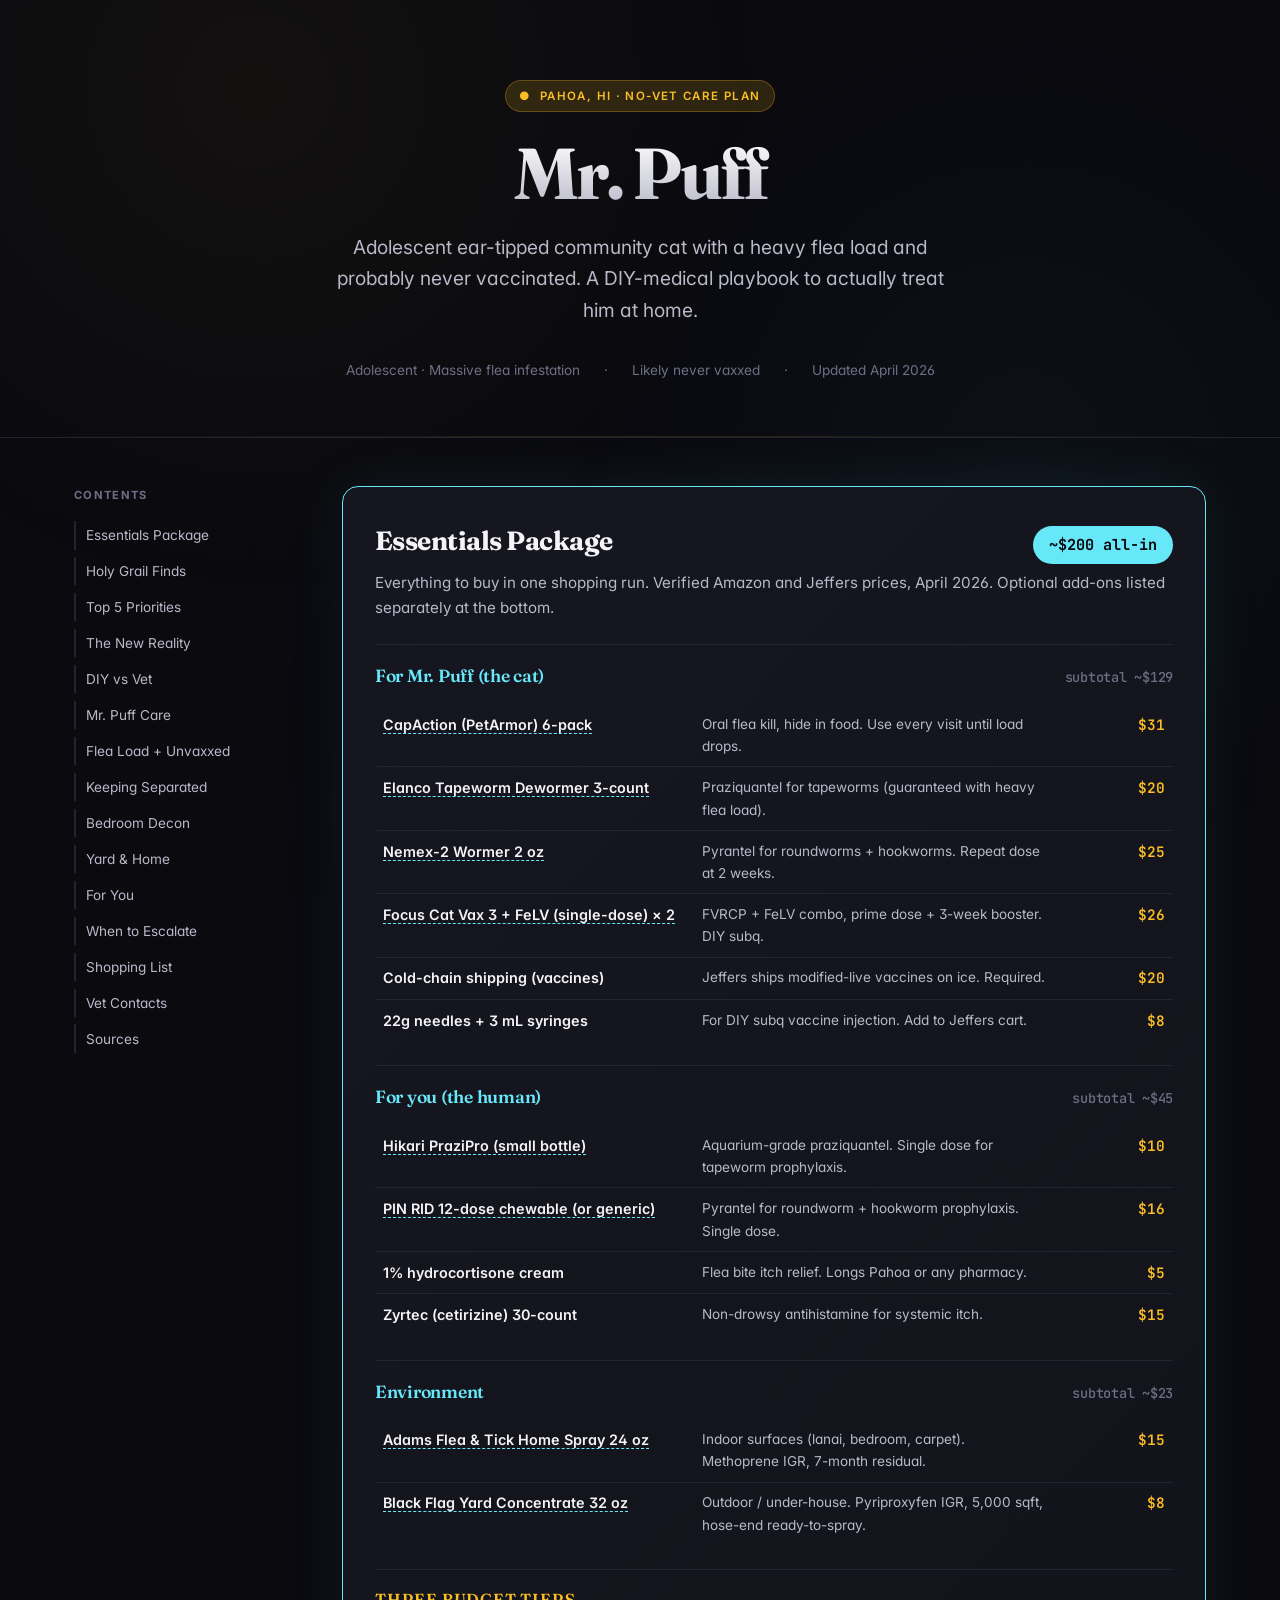
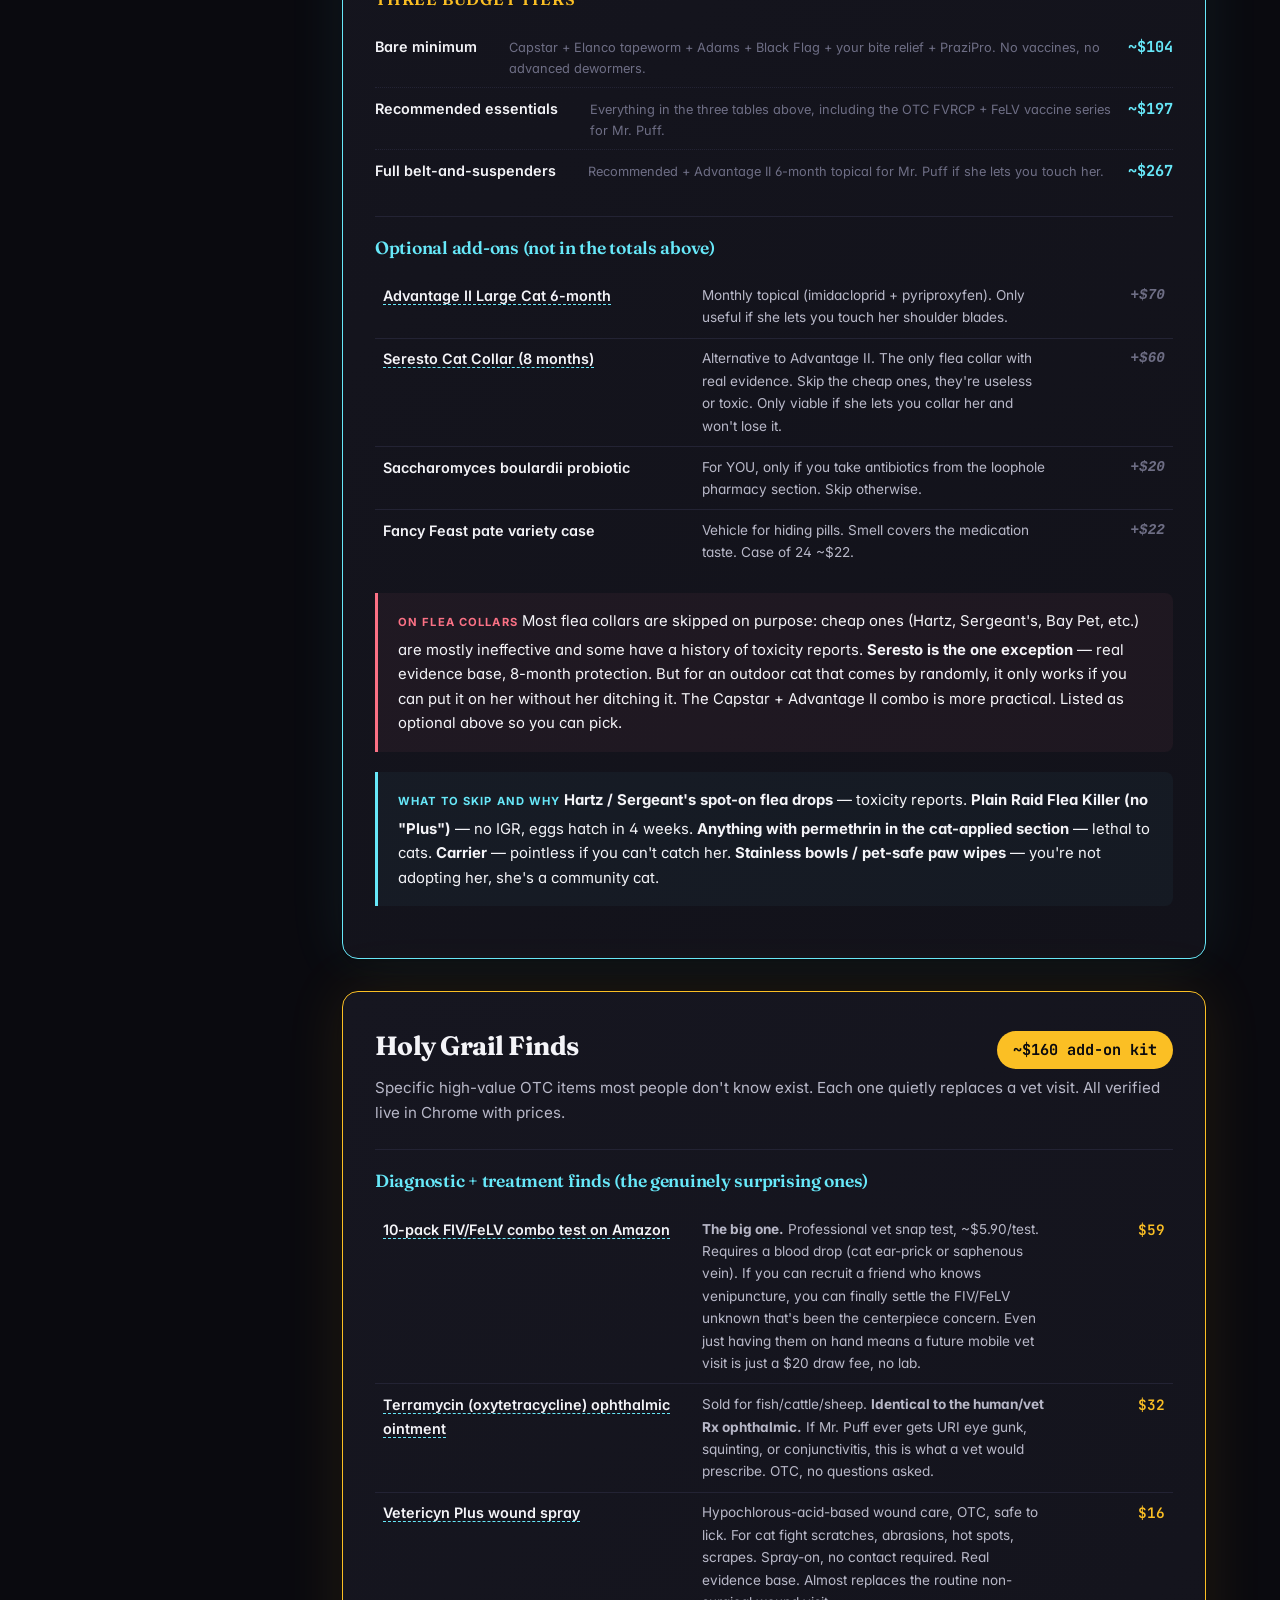
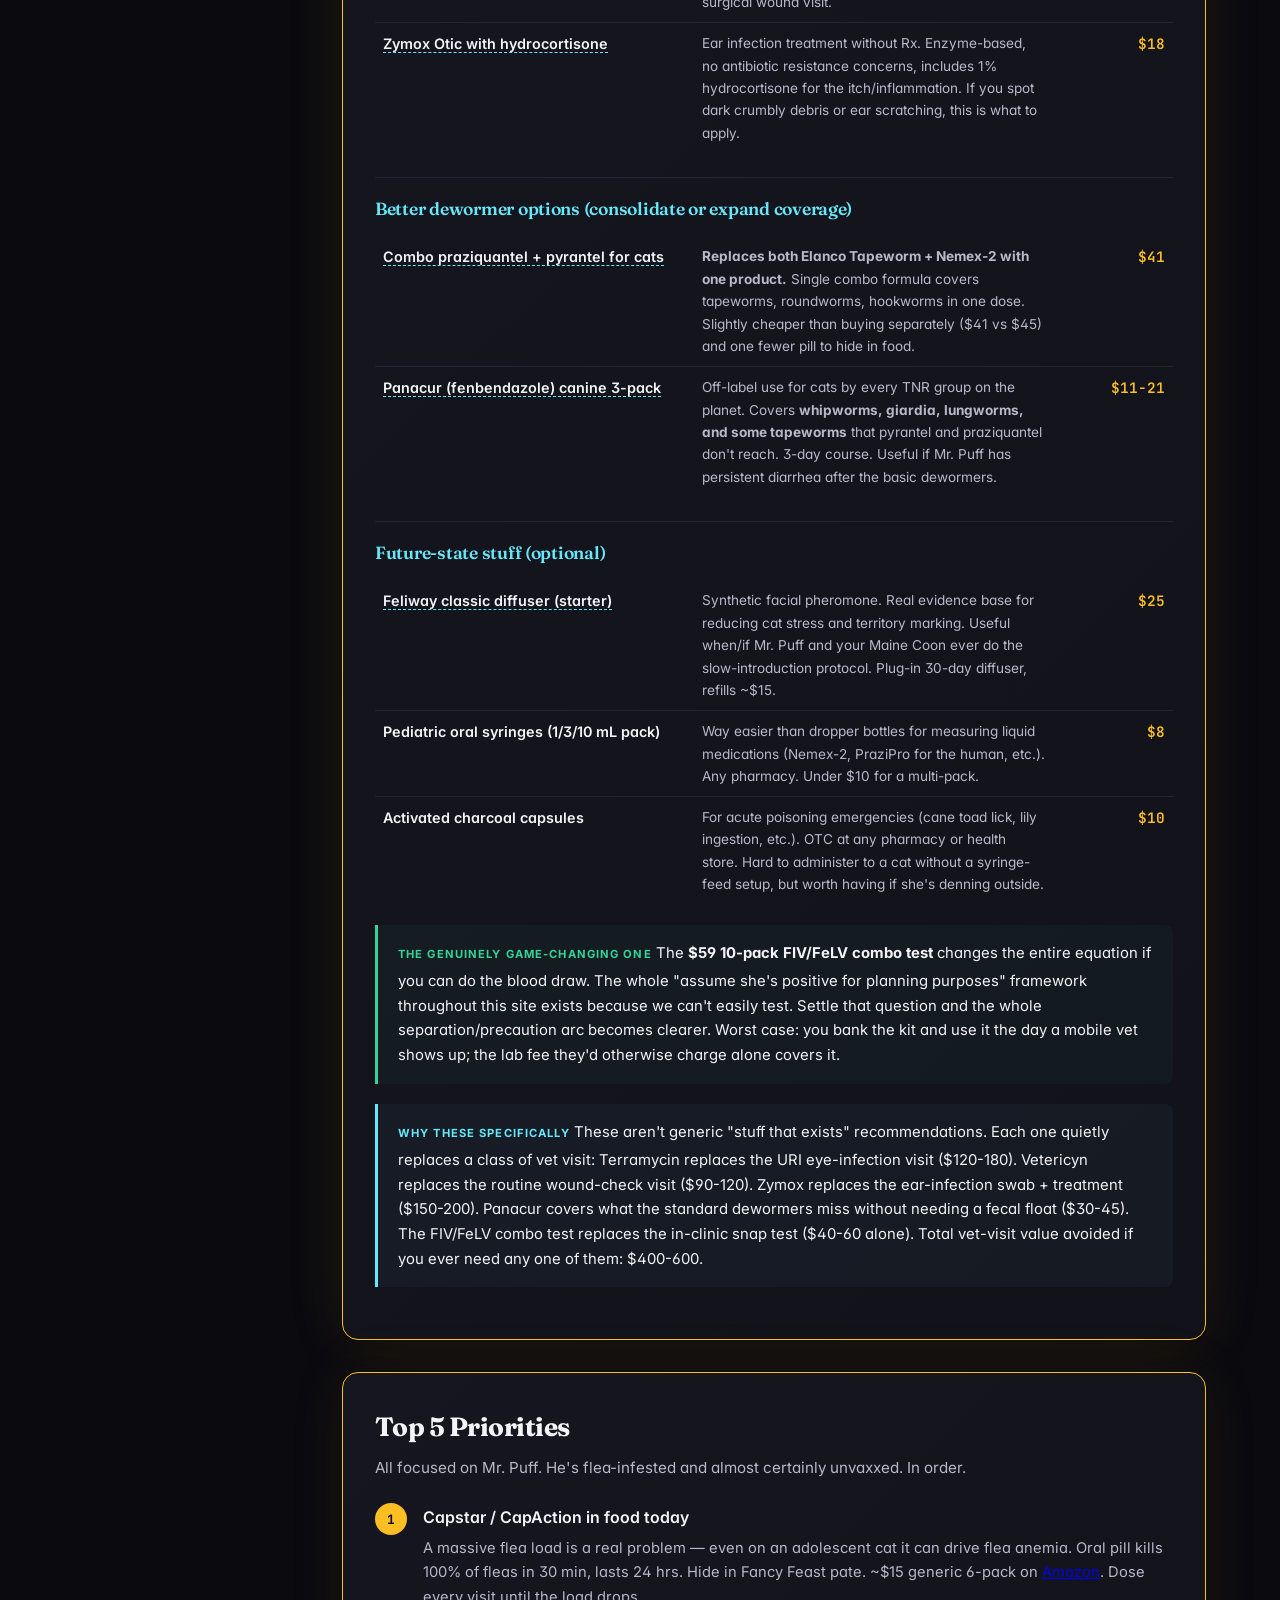
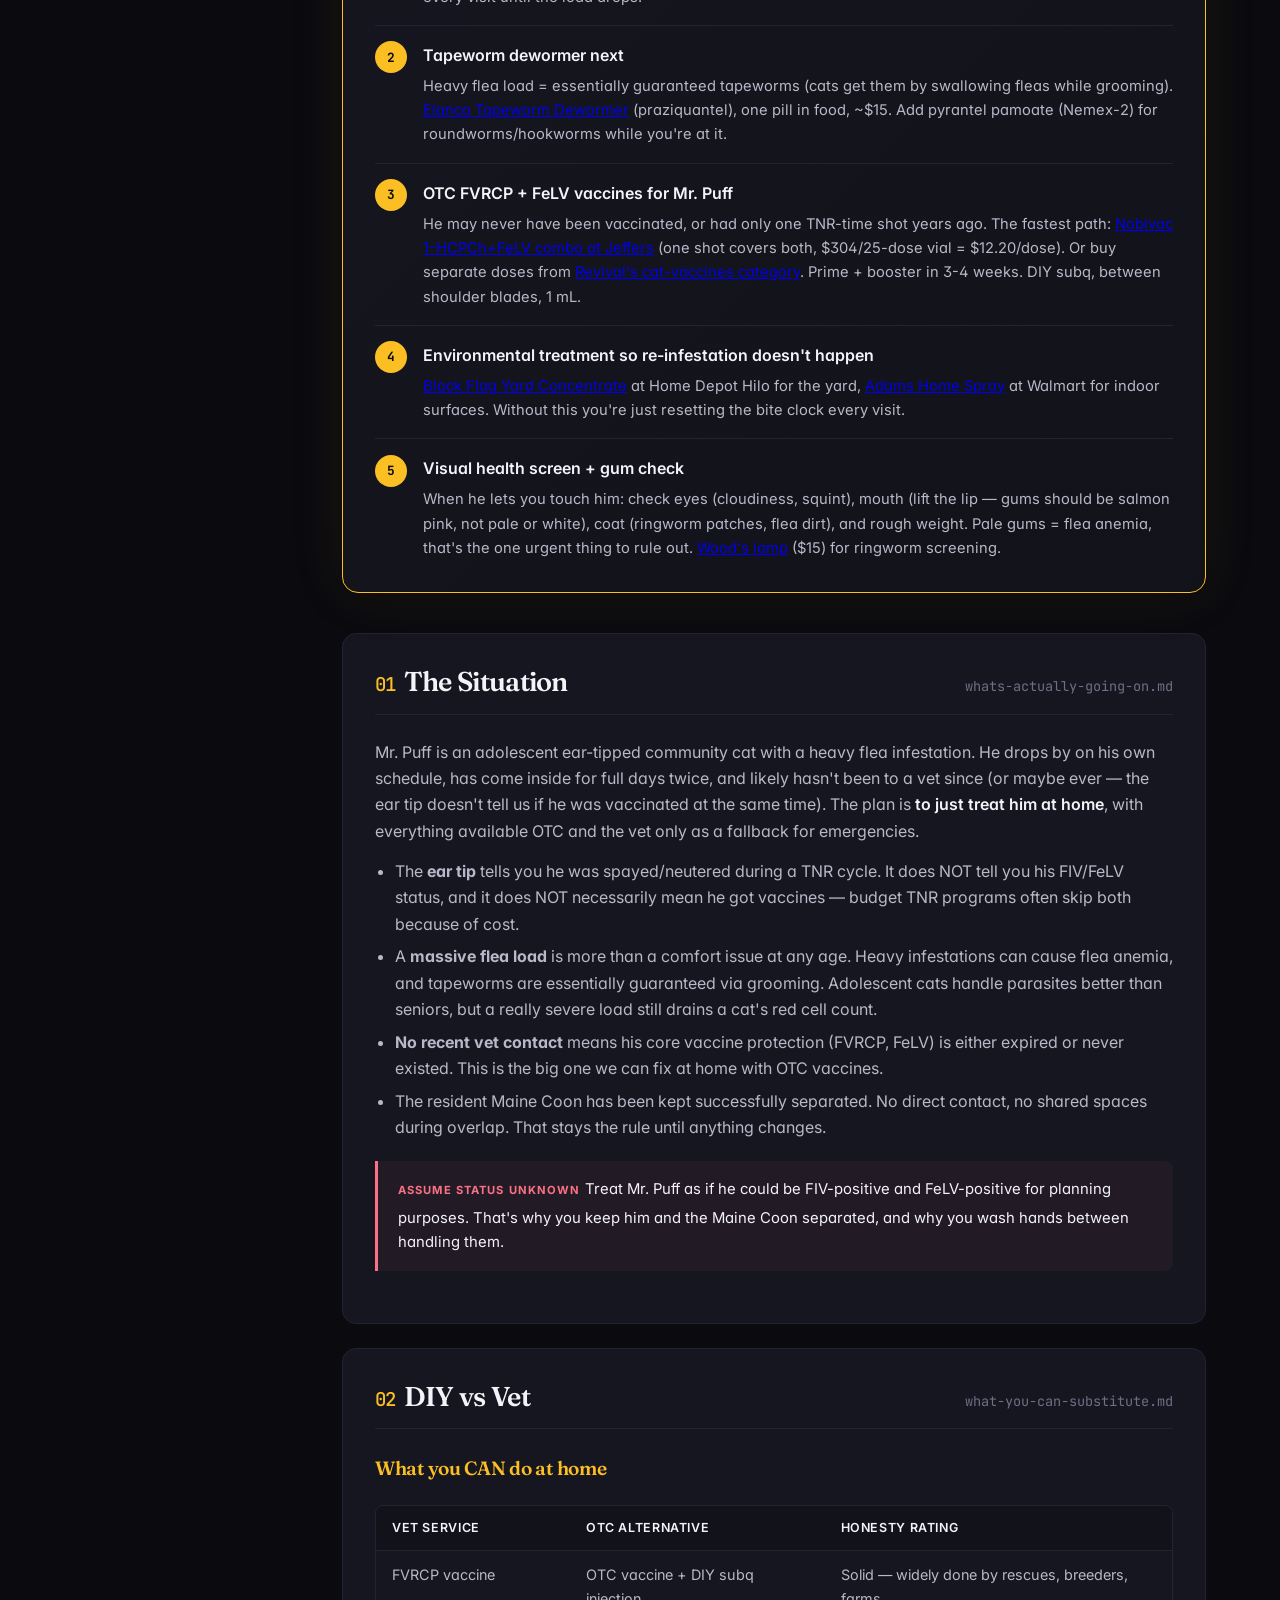
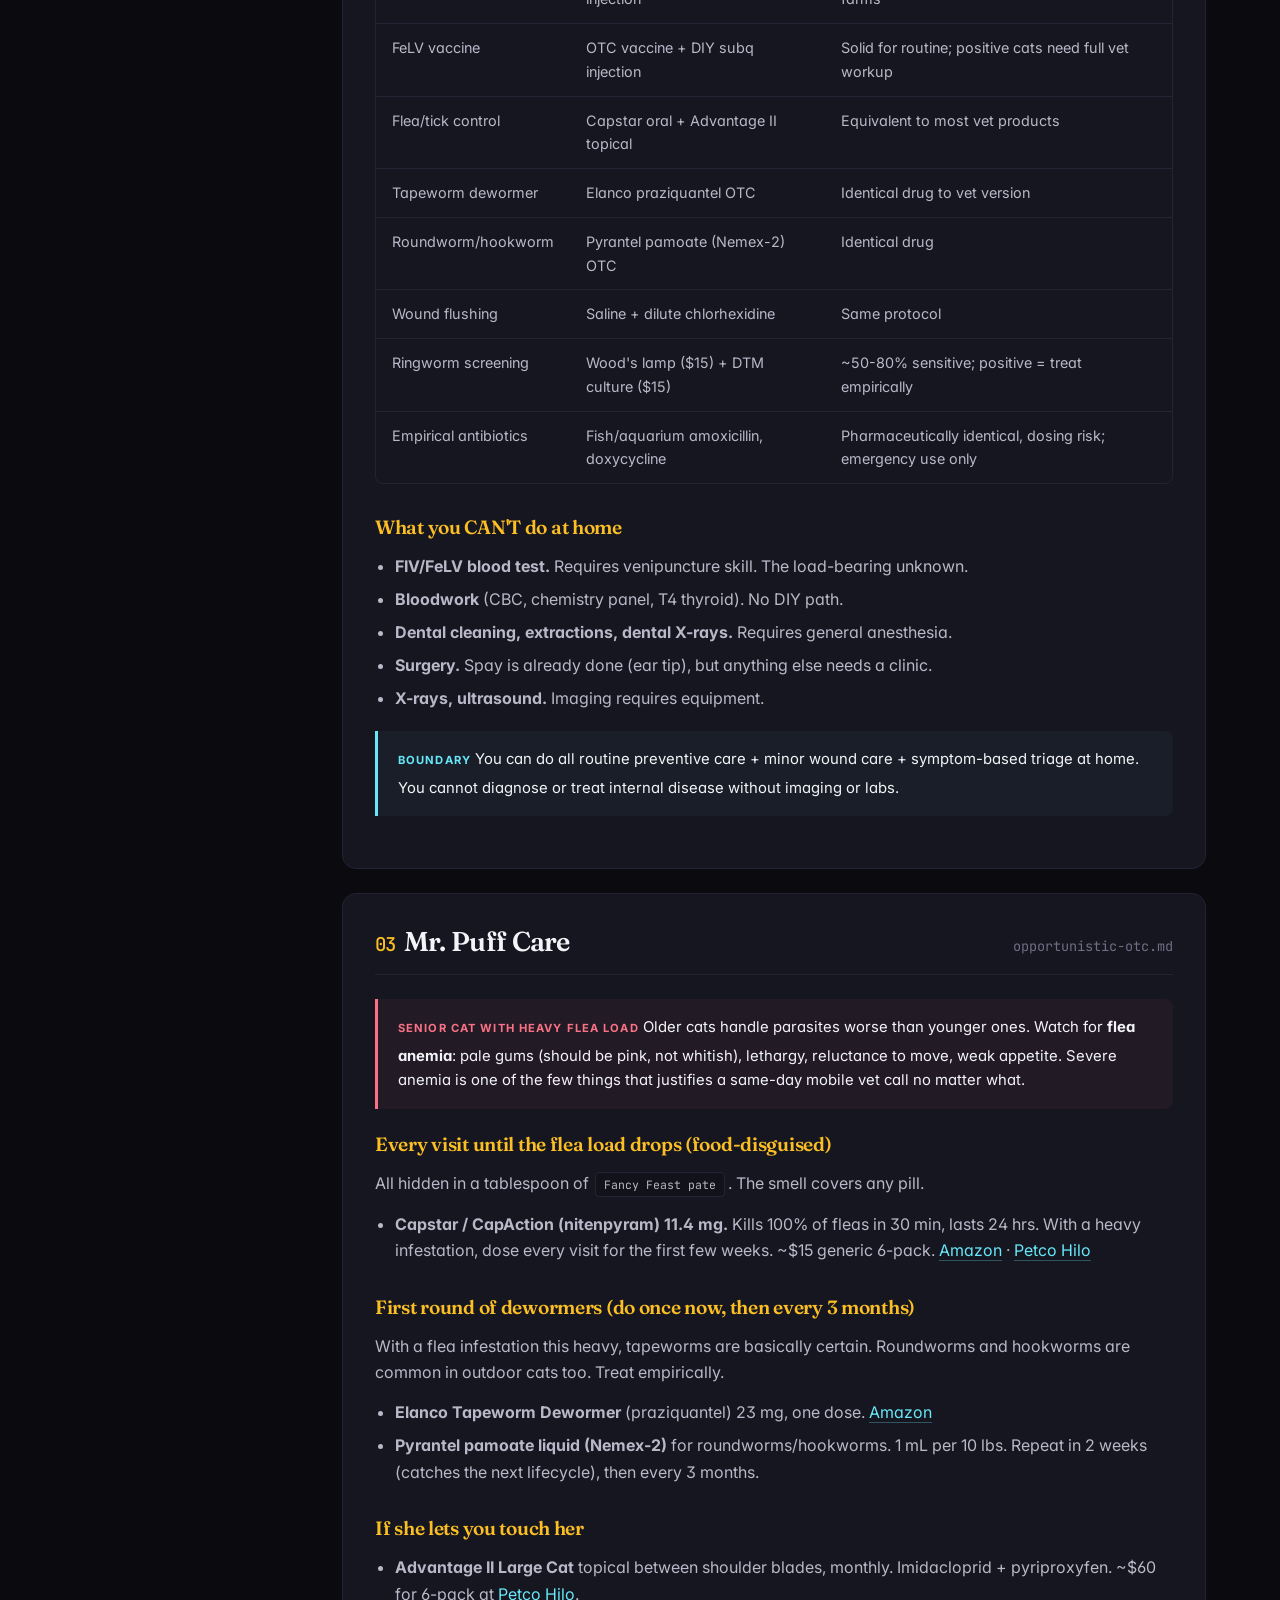
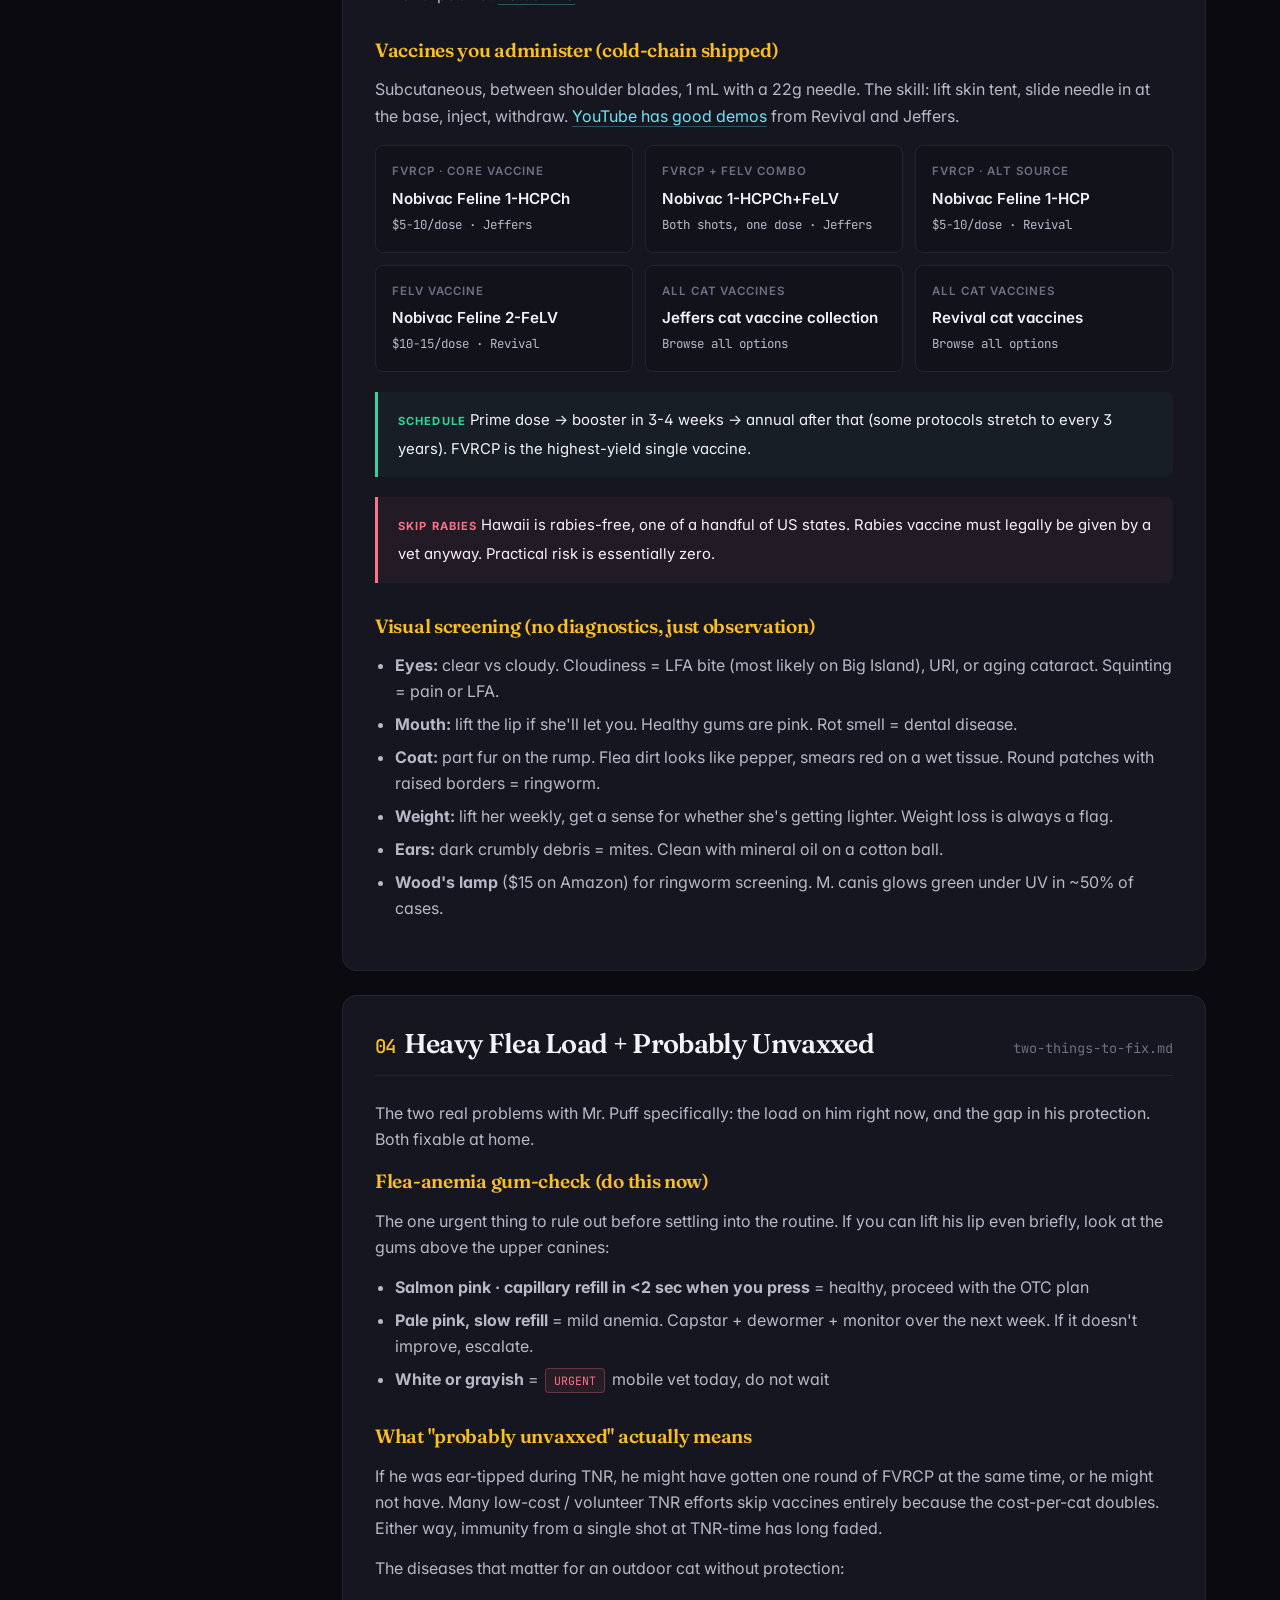
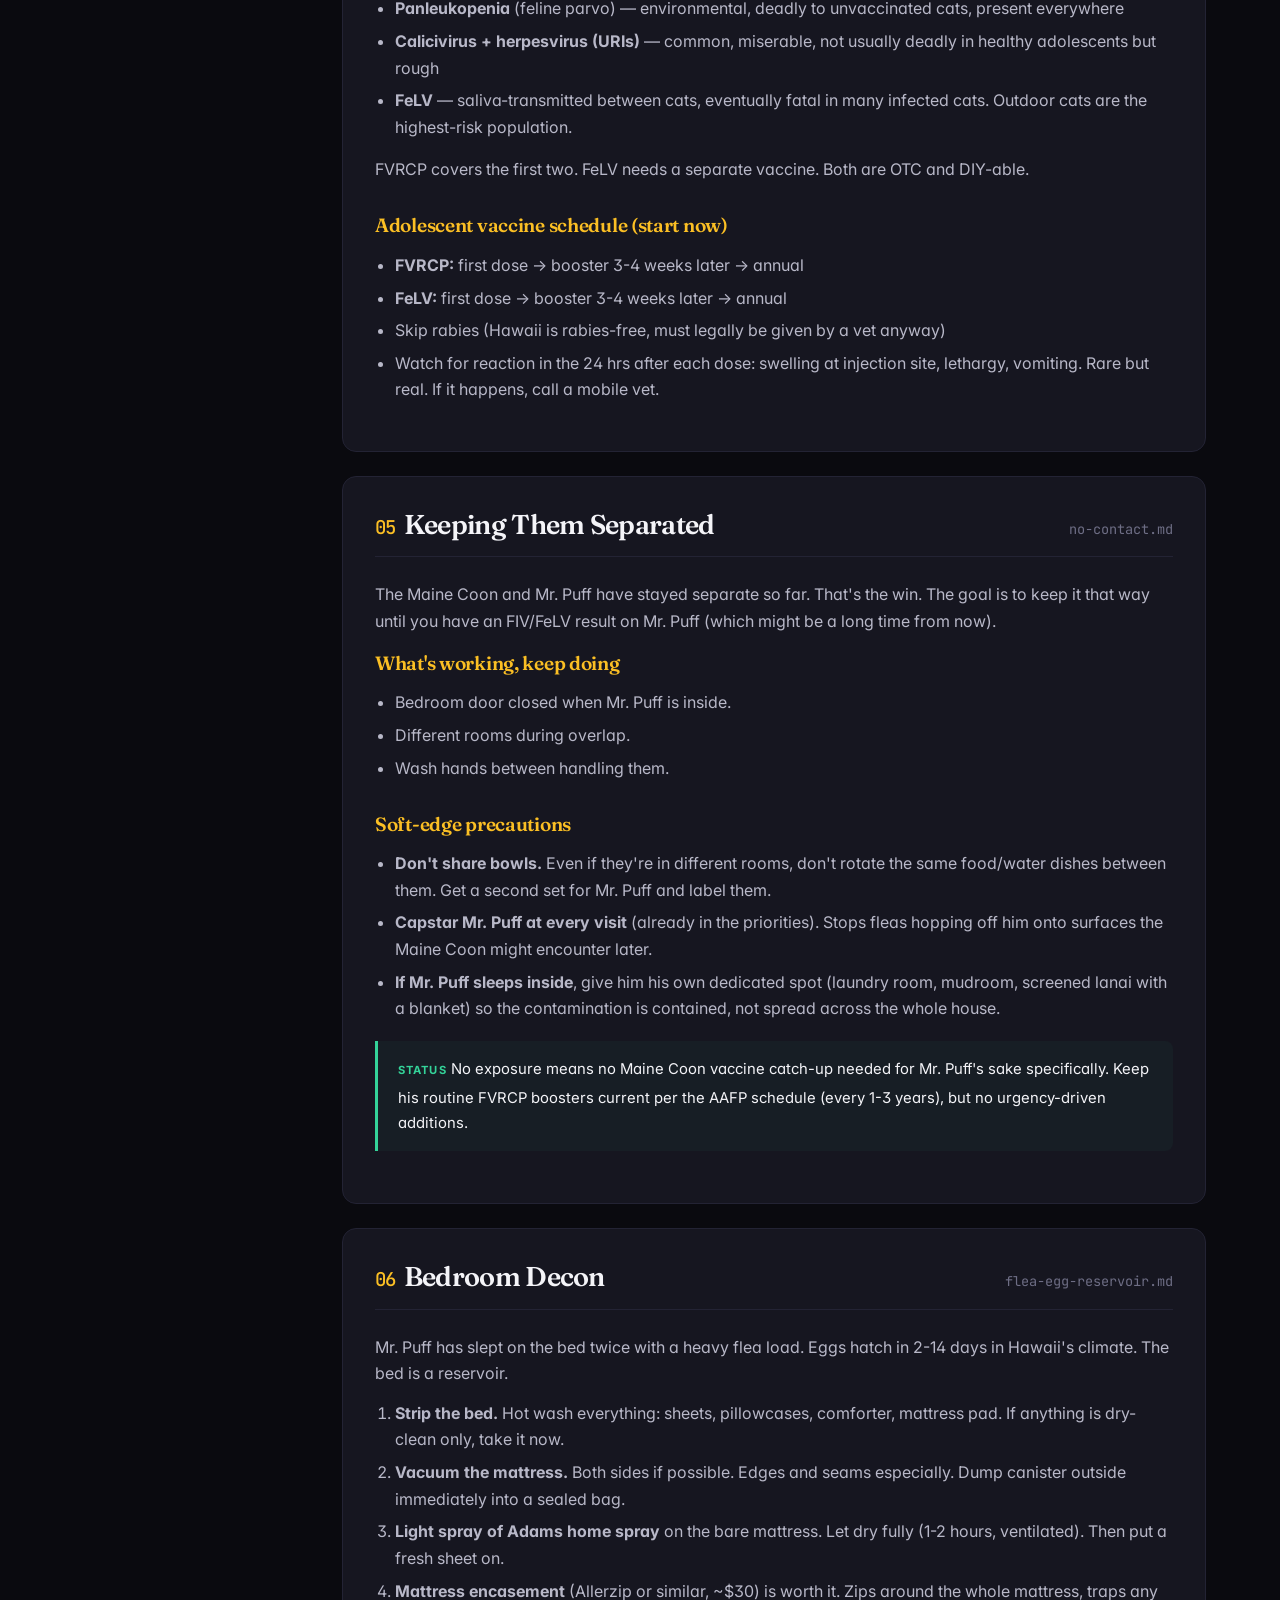
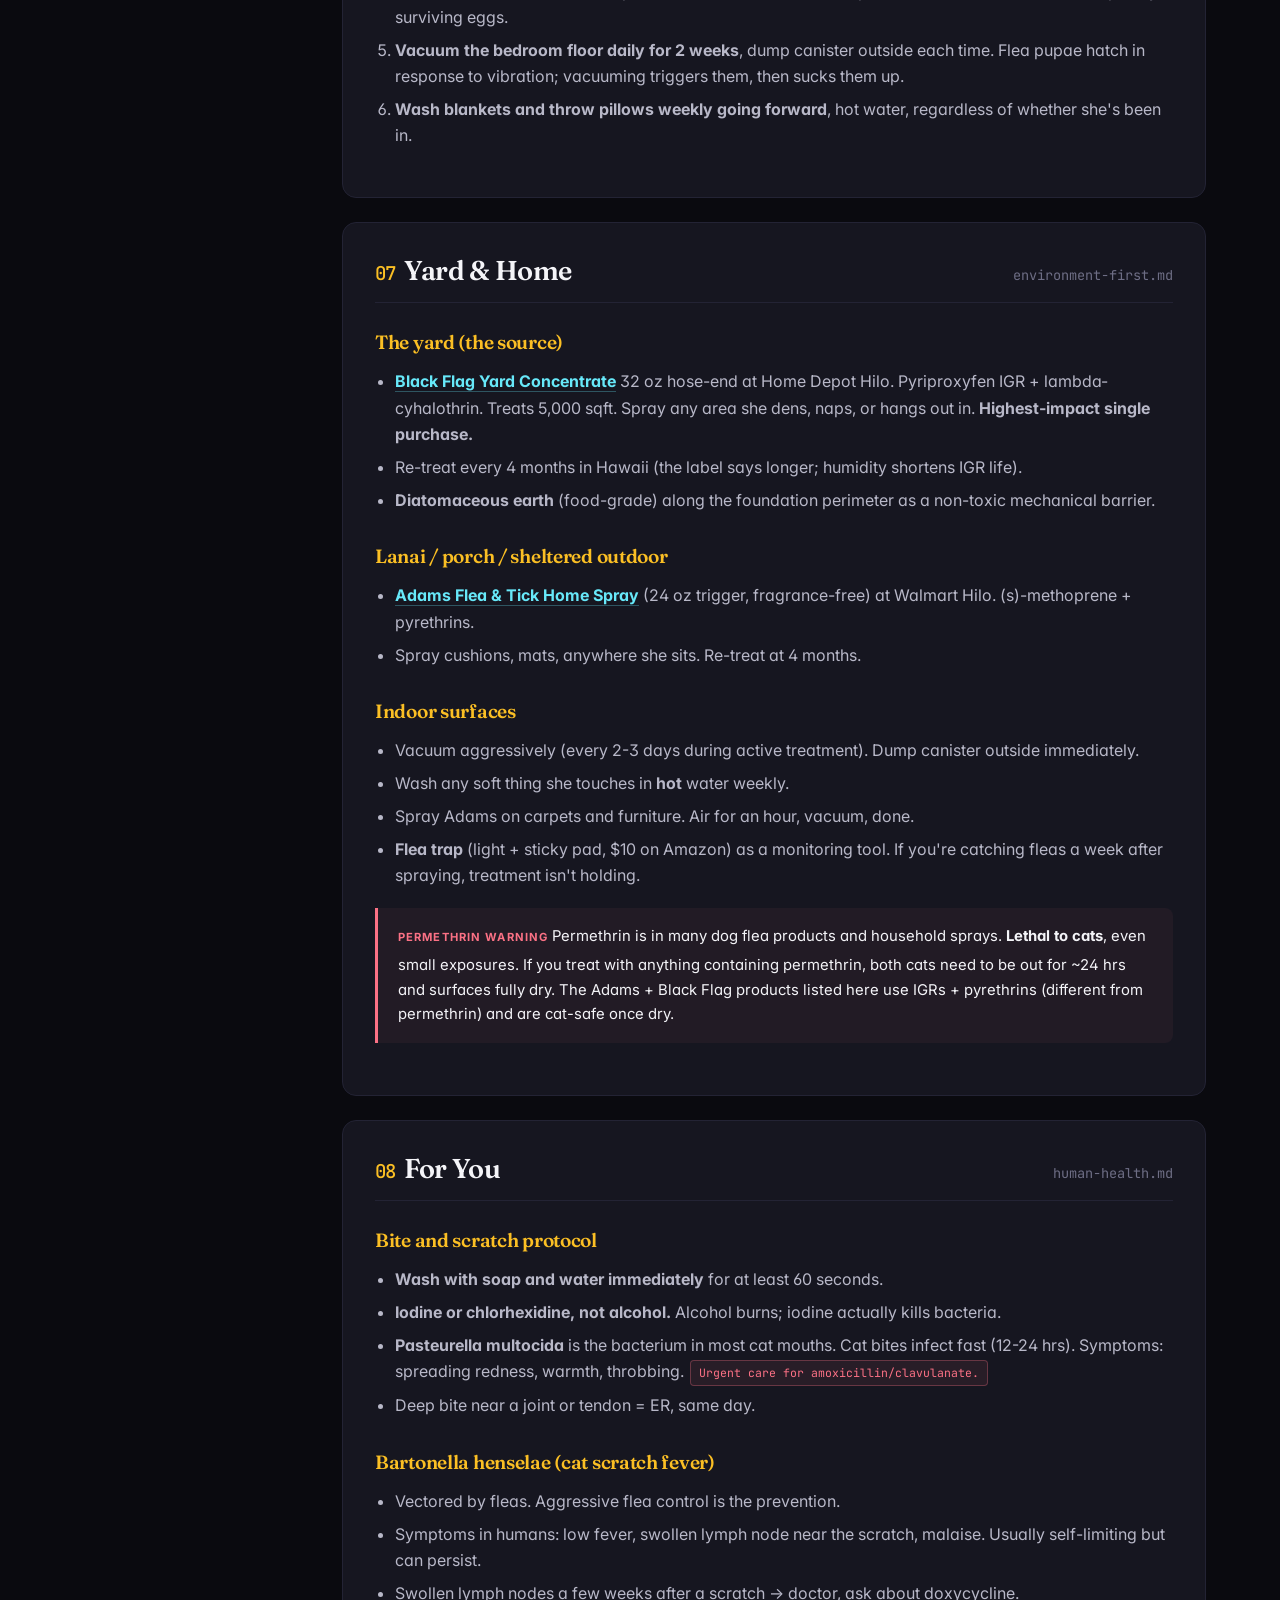
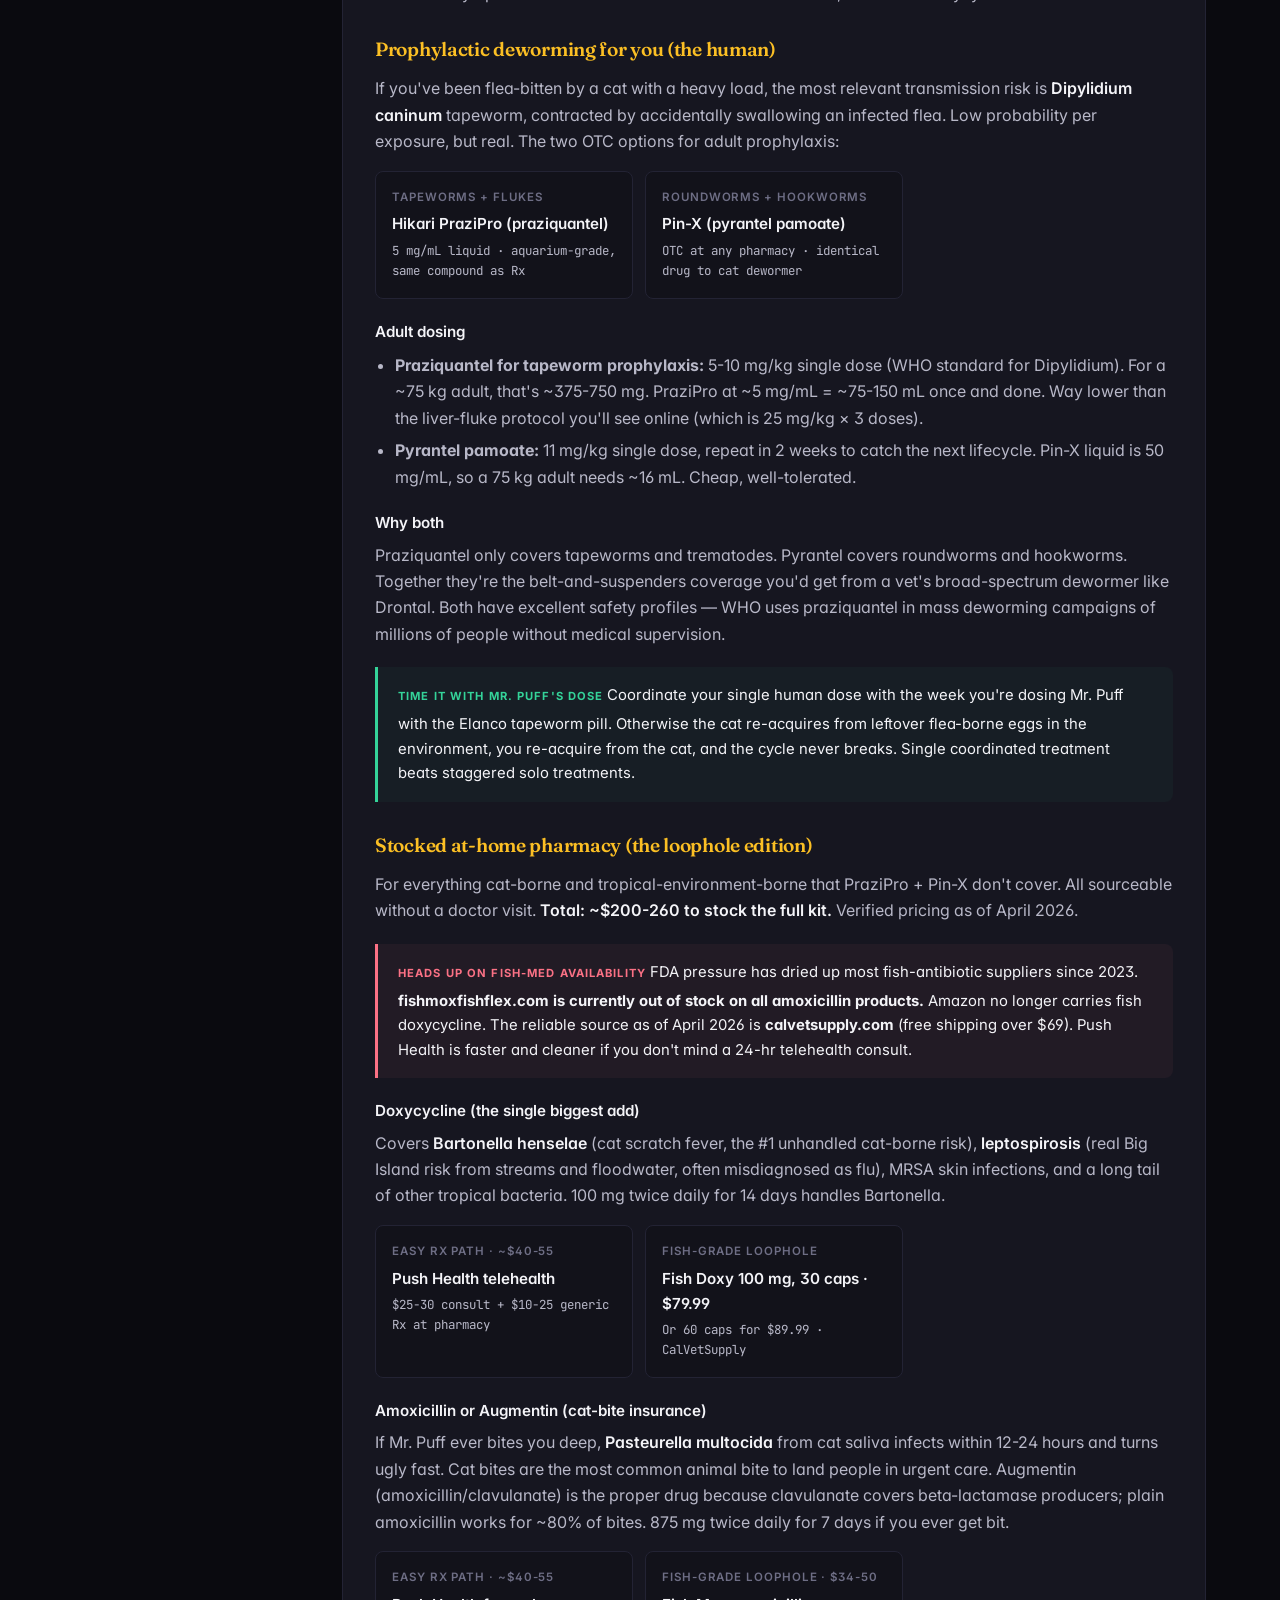
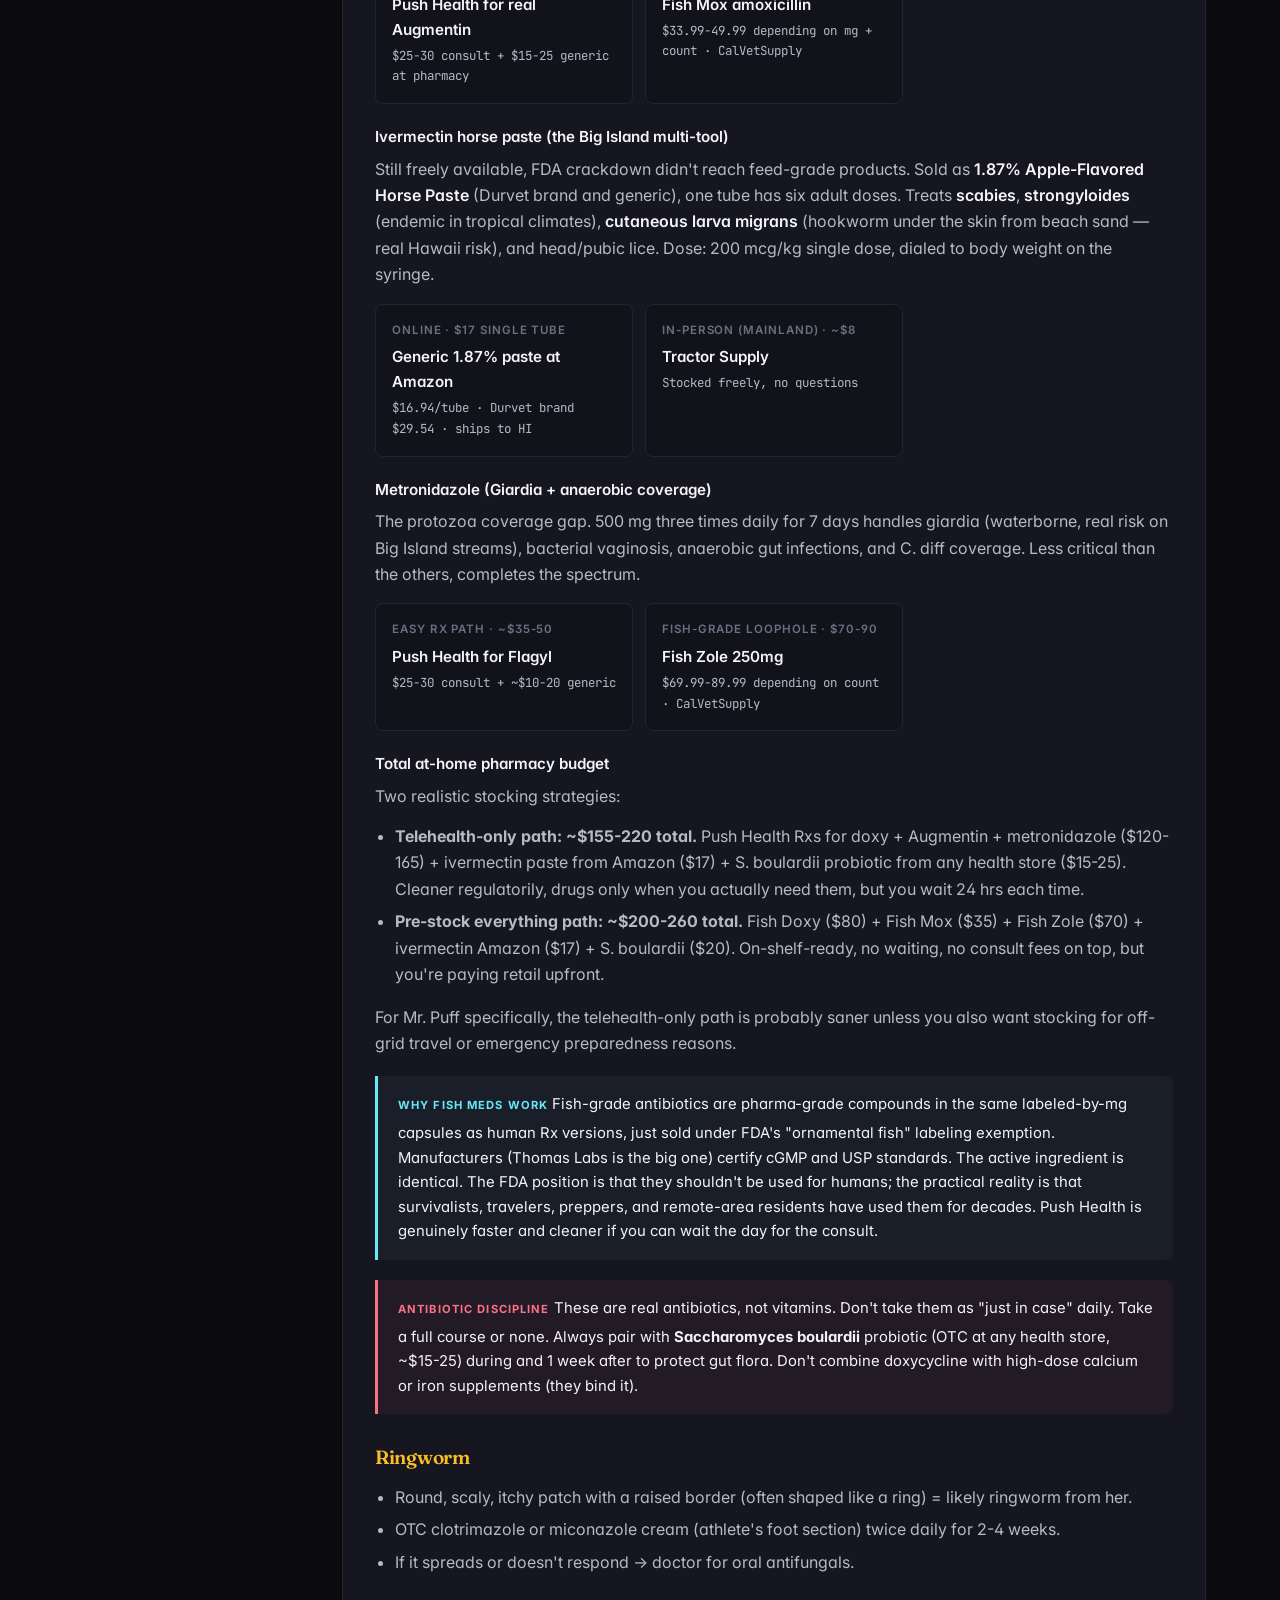
==== commit c3229ae6: "Add Holy Grail Finds section with 7 high-value OTC items Each one quietly replaces a vet visit class" ====
--- a/index.html
+++ b/index.html
@@ -777,6 +777,7 @@
     <h4>Contents</h4>
     <ul>
       <li><a href="#essentials">Essentials Package</a></li>
+      <li><a href="#holy-grail">Holy Grail Finds</a></li>
       <li><a href="#priority">Top 5 Priorities</a></li>
       <li><a href="#reality">The New Reality</a></li>
       <li><a href="#diy-vs-vet">DIY vs Vet</a></li>
@@ -934,6 +935,88 @@
       <div class="callout info" style="margin-top: 1rem;">
         <span class="callout-label">What to skip and why</span>
         <strong>Hartz / Sergeant's spot-on flea drops</strong> &mdash; toxicity reports. <strong>Plain Raid Flea Killer (no "Plus")</strong> &mdash; no IGR, eggs hatch in 4 weeks. <strong>Anything with permethrin in the cat-applied section</strong> &mdash; lethal to cats. <strong>Carrier</strong> &mdash; pointless if you can't catch her. <strong>Stainless bowls / pet-safe paw wipes</strong> &mdash; you're not adopting her, she's a community cat.
+      </div>
+    </section>
+
+    <!-- HOLY GRAIL FINDS -->
+    <section class="essentials" id="holy-grail" style="border-color: var(--accent-amber); box-shadow: 0 0 60px rgba(251, 191, 36, 0.1), var(--shadow-card);">
+      <div class="essentials-header">
+        <h2>Holy Grail Finds</h2>
+        <span class="total-pill" style="background: var(--accent-amber);">~$160 add-on kit</span>
+      </div>
+      <p class="ess-sub">Specific high-value OTC items most people don't know exist. Each one quietly replaces a vet visit. All verified live in Chrome with prices.</p>
+
+      <div class="ess-group">
+        <h3>Diagnostic + treatment finds (the genuinely surprising ones)</h3>
+        <table class="ess-table">
+          <tr>
+            <td class="ess-name"><a href="https://www.amazon.com/s?k=witness+felv+fiv+test+kit" target="_blank" rel="noopener">10-pack FIV/FeLV combo test on Amazon</a></td>
+            <td class="ess-desc"><strong>The big one.</strong> Professional vet snap test, ~$5.90/test. Requires a blood drop (cat ear-prick or saphenous vein). If you can recruit a friend who knows venipuncture, you can finally settle the FIV/FeLV unknown that's been the centerpiece concern. Even just having them on hand means a future mobile vet visit is just a $20 draw fee, no lab.</td>
+            <td class="ess-price">$59</td>
+          </tr>
+          <tr>
+            <td class="ess-name"><a href="https://www.amazon.com/s?k=terramycin+ophthalmic+ointment+fish" target="_blank" rel="noopener">Terramycin (oxytetracycline) ophthalmic ointment</a></td>
+            <td class="ess-desc">Sold for fish/cattle/sheep. <strong>Identical to the human/vet Rx ophthalmic.</strong> If Mr. Puff ever gets URI eye gunk, squinting, or conjunctivitis, this is what a vet would prescribe. OTC, no questions asked.</td>
+            <td class="ess-price">$32</td>
+          </tr>
+          <tr>
+            <td class="ess-name"><a href="https://www.amazon.com/s?k=vetericyn+plus+wound+spray+cat" target="_blank" rel="noopener">Vetericyn Plus wound spray</a></td>
+            <td class="ess-desc">Hypochlorous-acid-based wound care, OTC, safe to lick. For cat fight scratches, abrasions, hot spots, scrapes. Spray-on, no contact required. Real evidence base. Almost replaces the routine non-surgical wound visit.</td>
+            <td class="ess-price">$16</td>
+          </tr>
+          <tr>
+            <td class="ess-name"><a href="https://www.amazon.com/s?k=zymox+otic+hydrocortisone+cat" target="_blank" rel="noopener">Zymox Otic with hydrocortisone</a></td>
+            <td class="ess-desc">Ear infection treatment without Rx. Enzyme-based, no antibiotic resistance concerns, includes 1% hydrocortisone for the itch/inflammation. If you spot dark crumbly debris or ear scratching, this is what to apply.</td>
+            <td class="ess-price">$18</td>
+          </tr>
+        </table>
+      </div>
+
+      <div class="ess-group">
+        <h3>Better dewormer options (consolidate or expand coverage)</h3>
+        <table class="ess-table">
+          <tr>
+            <td class="ess-name"><a href="https://www.amazon.com/s?k=Nemex-2+pyrantel+cat+dewormer" target="_blank" rel="noopener">Combo praziquantel + pyrantel for cats</a></td>
+            <td class="ess-desc"><strong>Replaces both Elanco Tapeworm + Nemex-2 with one product.</strong> Single combo formula covers tapeworms, roundworms, hookworms in one dose. Slightly cheaper than buying separately ($41 vs $45) and one fewer pill to hide in food.</td>
+            <td class="ess-price">$41</td>
+          </tr>
+          <tr>
+            <td class="ess-name"><a href="https://www.amazon.com/s?k=Panacur+C+canine+dewormer+fenbendazole" target="_blank" rel="noopener">Panacur (fenbendazole) canine 3-pack</a></td>
+            <td class="ess-desc">Off-label use for cats by every TNR group on the planet. Covers <strong>whipworms, giardia, lungworms, and some tapeworms</strong> that pyrantel and praziquantel don't reach. 3-day course. Useful if Mr. Puff has persistent diarrhea after the basic dewormers.</td>
+            <td class="ess-price">$11-21</td>
+          </tr>
+        </table>
+      </div>
+
+      <div class="ess-group">
+        <h3>Future-state stuff (optional)</h3>
+        <table class="ess-table">
+          <tr>
+            <td class="ess-name"><a href="https://www.amazon.com/s?k=Feliway+classic+diffuser+30+day" target="_blank" rel="noopener">Feliway classic diffuser (starter)</a></td>
+            <td class="ess-desc">Synthetic facial pheromone. Real evidence base for reducing cat stress and territory marking. Useful when/if Mr. Puff and your Maine Coon ever do the slow-introduction protocol. Plug-in 30-day diffuser, refills ~$15.</td>
+            <td class="ess-price">$25</td>
+          </tr>
+          <tr>
+            <td class="ess-name">Pediatric oral syringes (1/3/10 mL pack)</td>
+            <td class="ess-desc">Way easier than dropper bottles for measuring liquid medications (Nemex-2, PraziPro for the human, etc.). Any pharmacy. Under $10 for a multi-pack.</td>
+            <td class="ess-price">$8</td>
+          </tr>
+          <tr>
+            <td class="ess-name">Activated charcoal capsules</td>
+            <td class="ess-desc">For acute poisoning emergencies (cane toad lick, lily ingestion, etc.). OTC at any pharmacy or health store. Hard to administer to a cat without a syringe-feed setup, but worth having if she's denning outside.</td>
+            <td class="ess-price">$10</td>
+          </tr>
+        </table>
+      </div>
+
+      <div class="callout success">
+        <span class="callout-label">The genuinely game-changing one</span>
+        The <strong>$59 10-pack FIV/FeLV combo test</strong> changes the entire equation if you can do the blood draw. The whole "assume she's positive for planning purposes" framework throughout this site exists because we can't easily test. Settle that question and the whole separation/precaution arc becomes clearer. Worst case: you bank the kit and use it the day a mobile vet shows up; the lab fee they'd otherwise charge alone covers it.
+      </div>
+
+      <div class="callout info">
+        <span class="callout-label">Why these specifically</span>
+        These aren't generic "stuff that exists" recommendations. Each one quietly replaces a class of vet visit: Terramycin replaces the URI eye-infection visit ($120-180). Vetericyn replaces the routine wound-check visit ($90-120). Zymox replaces the ear-infection swab + treatment ($150-200). Panacur covers what the standard dewormers miss without needing a fecal float ($30-45). The FIV/FeLV combo test replaces the in-clinic snap test ($40-60 alone). Total vet-visit value avoided if you ever need any one of them: $400-600.
       </div>
     </section>
 
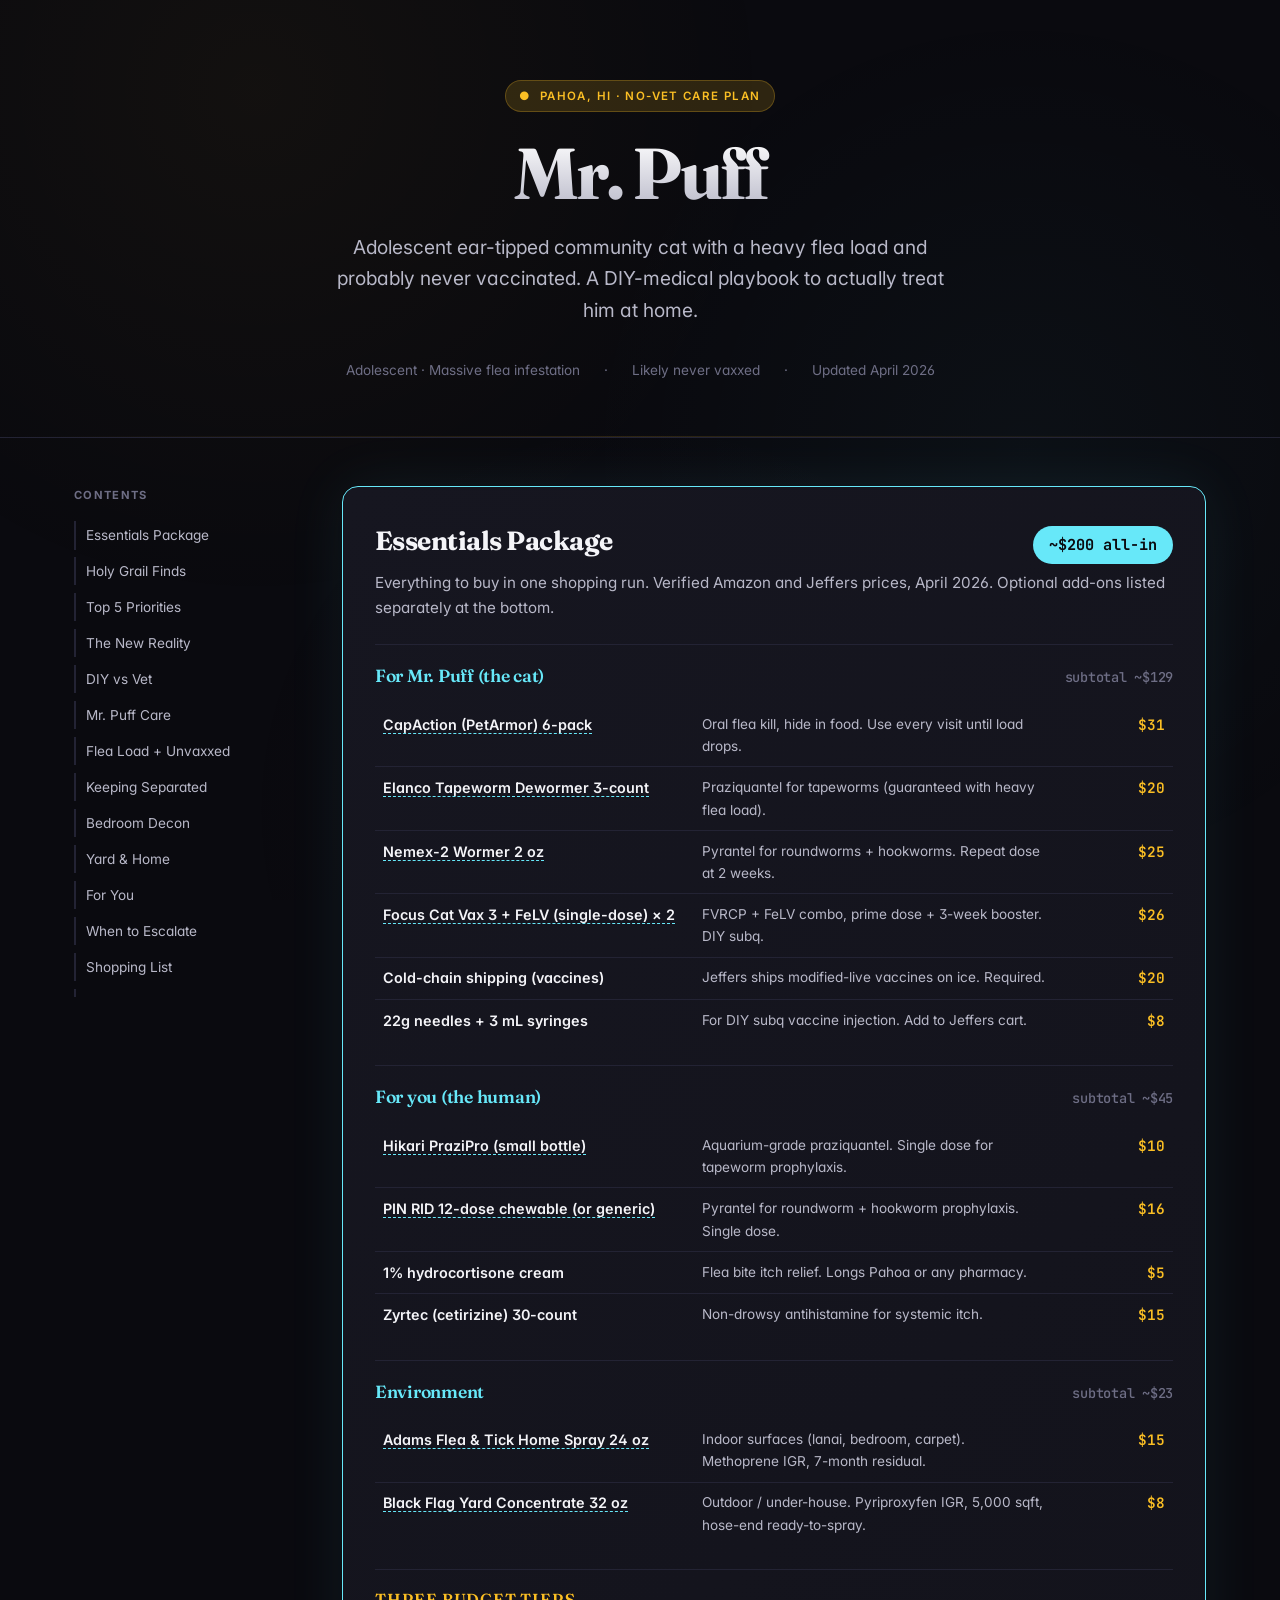
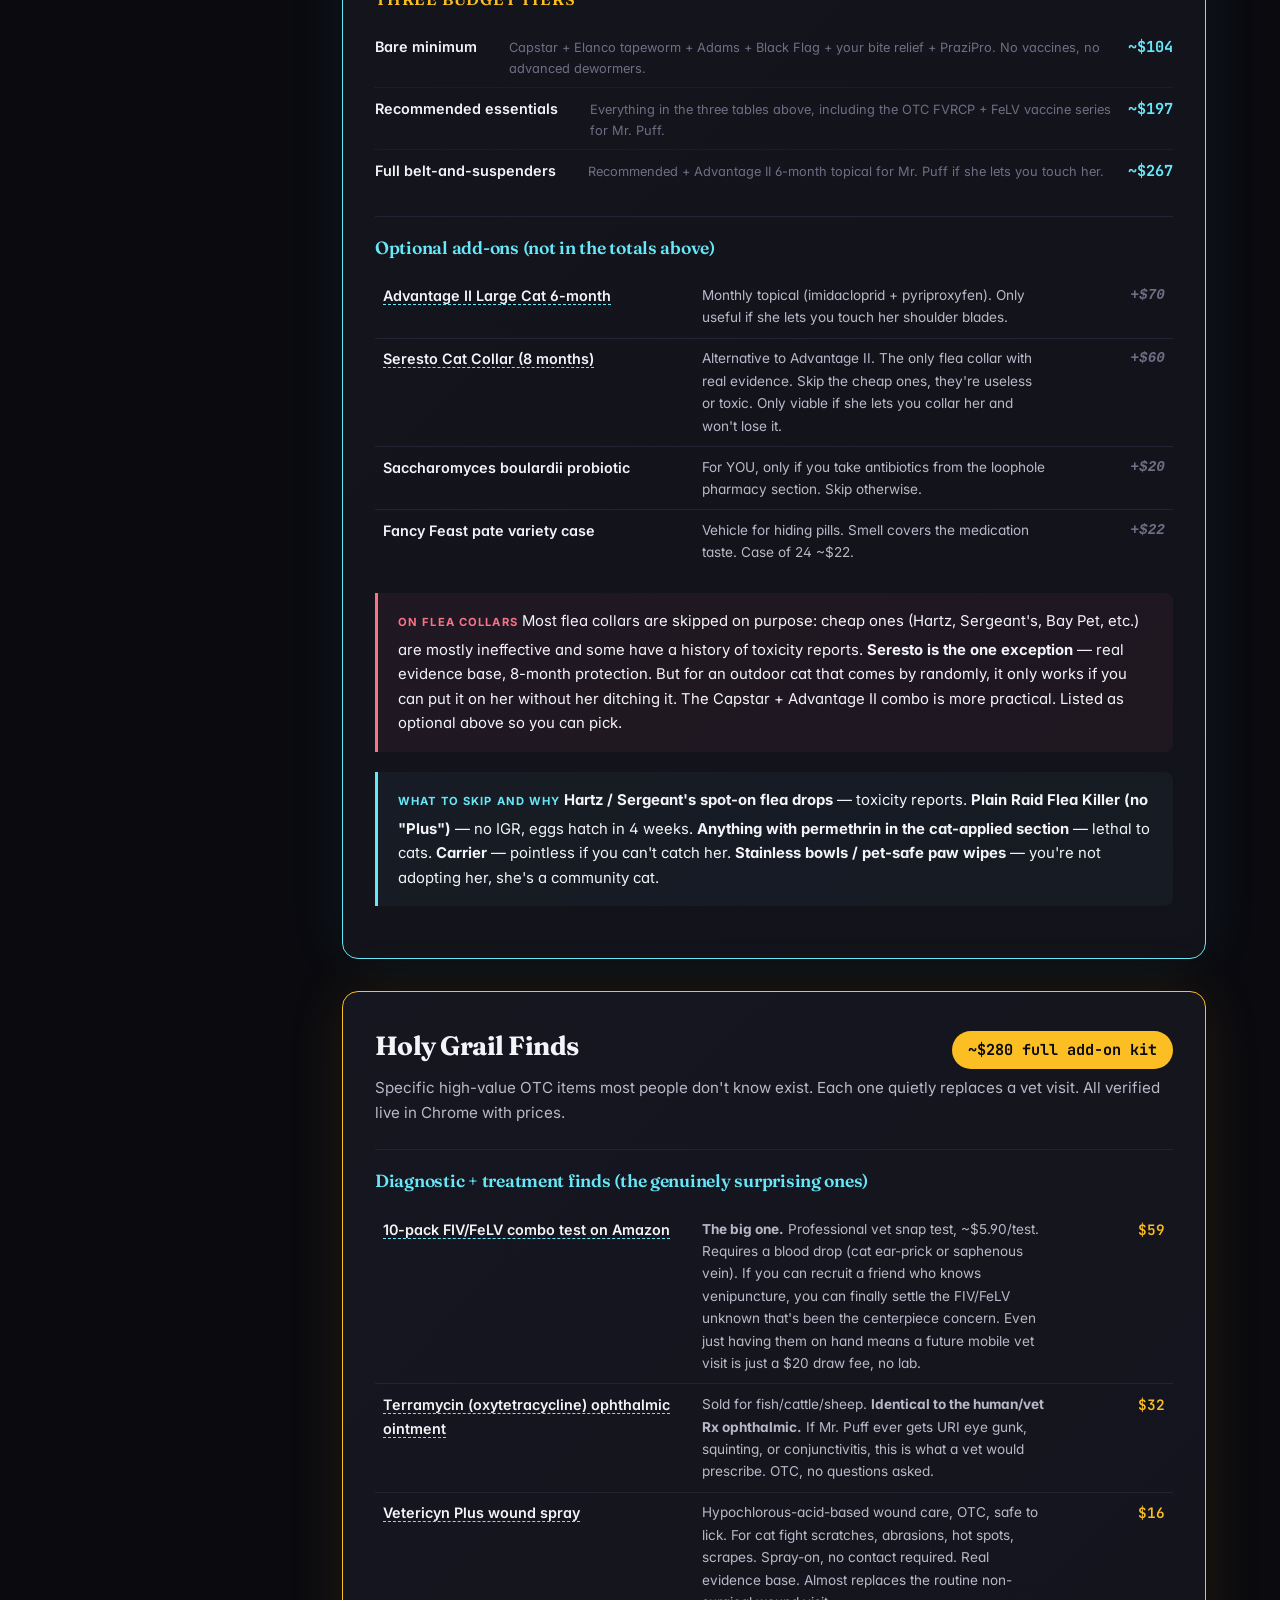
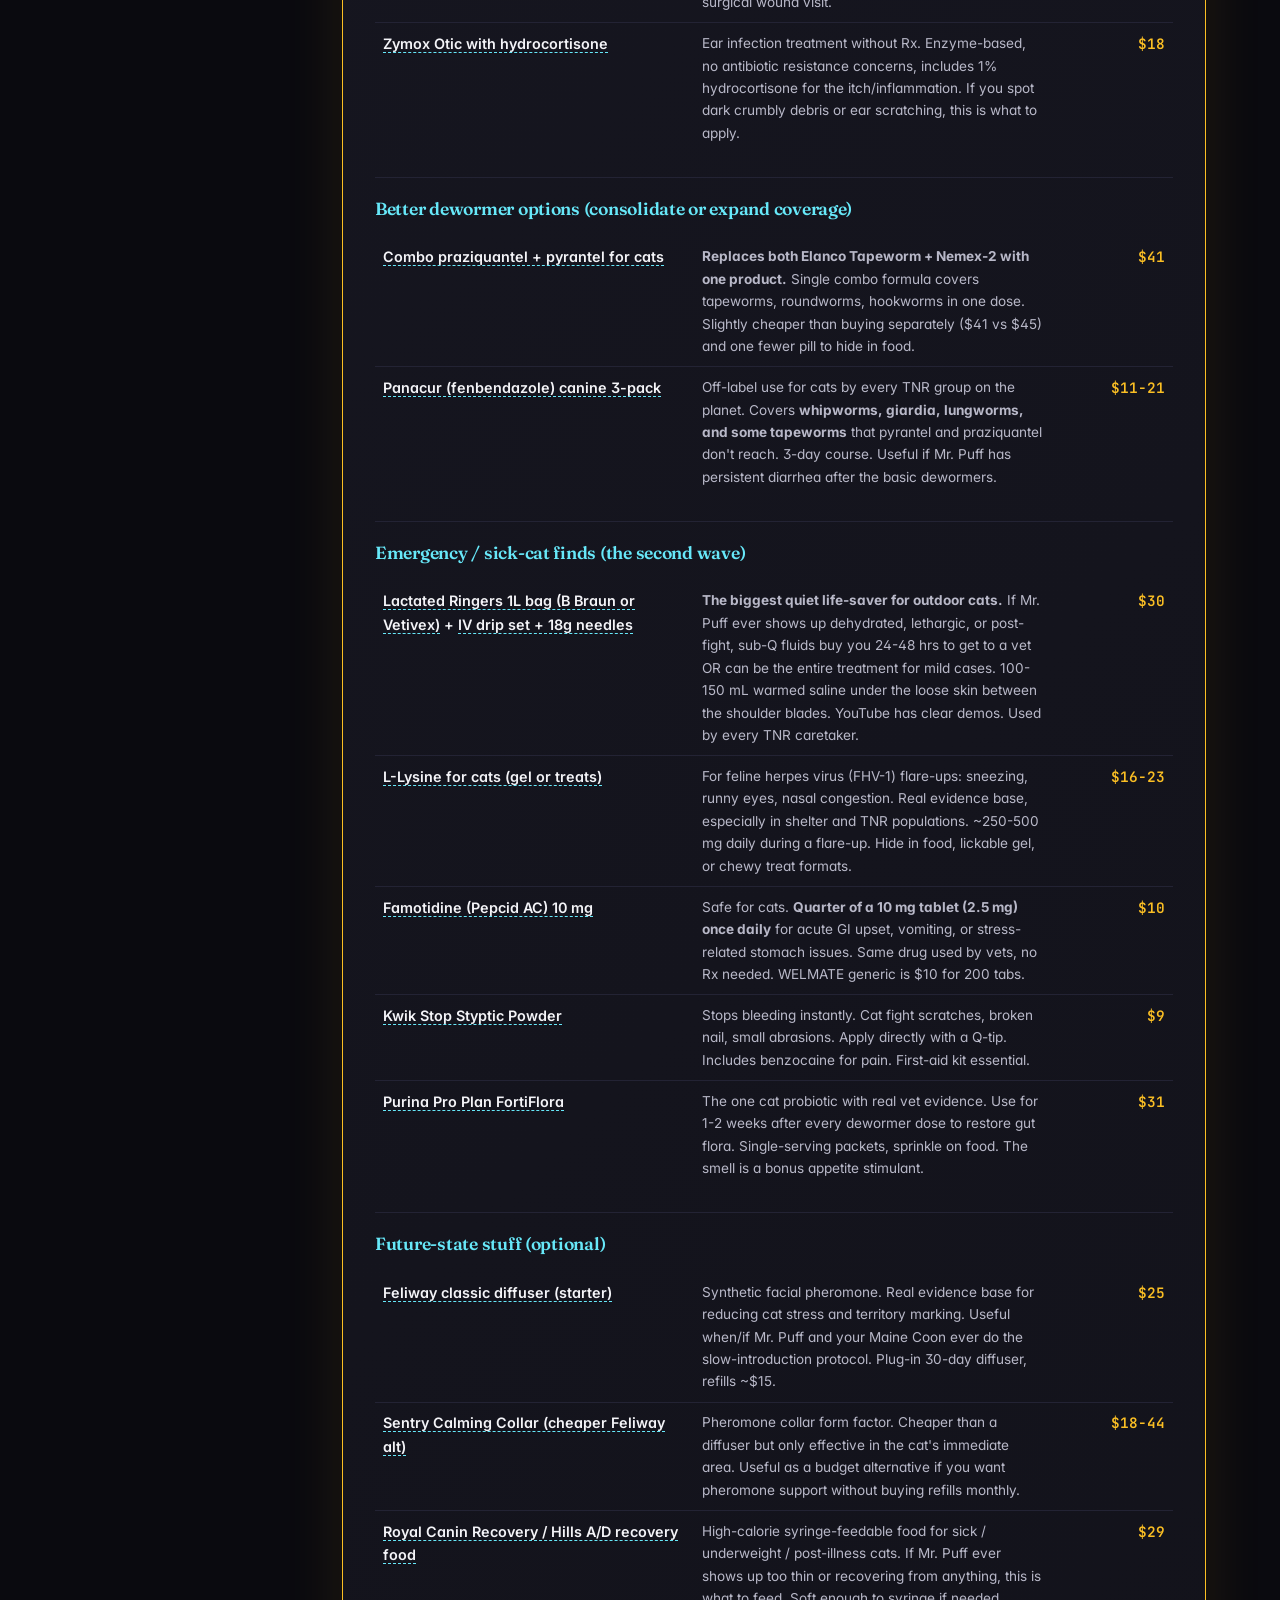
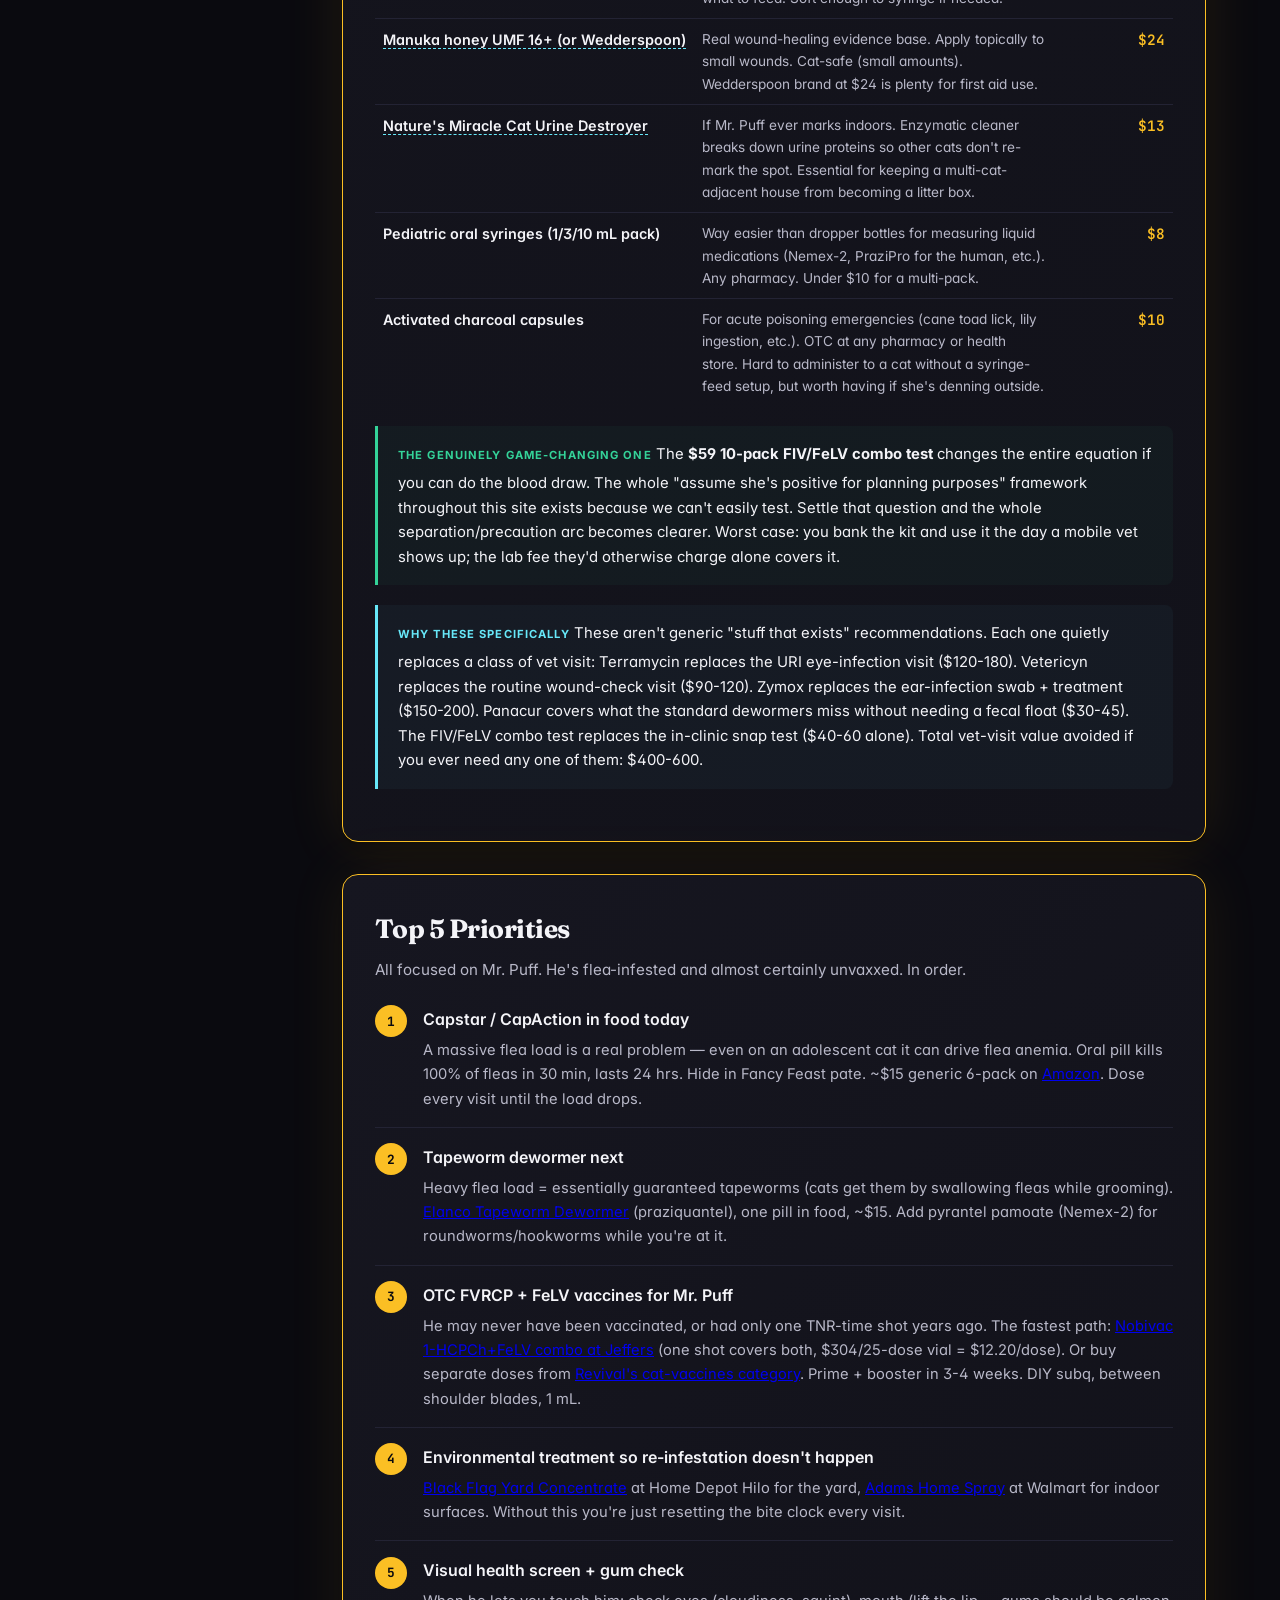
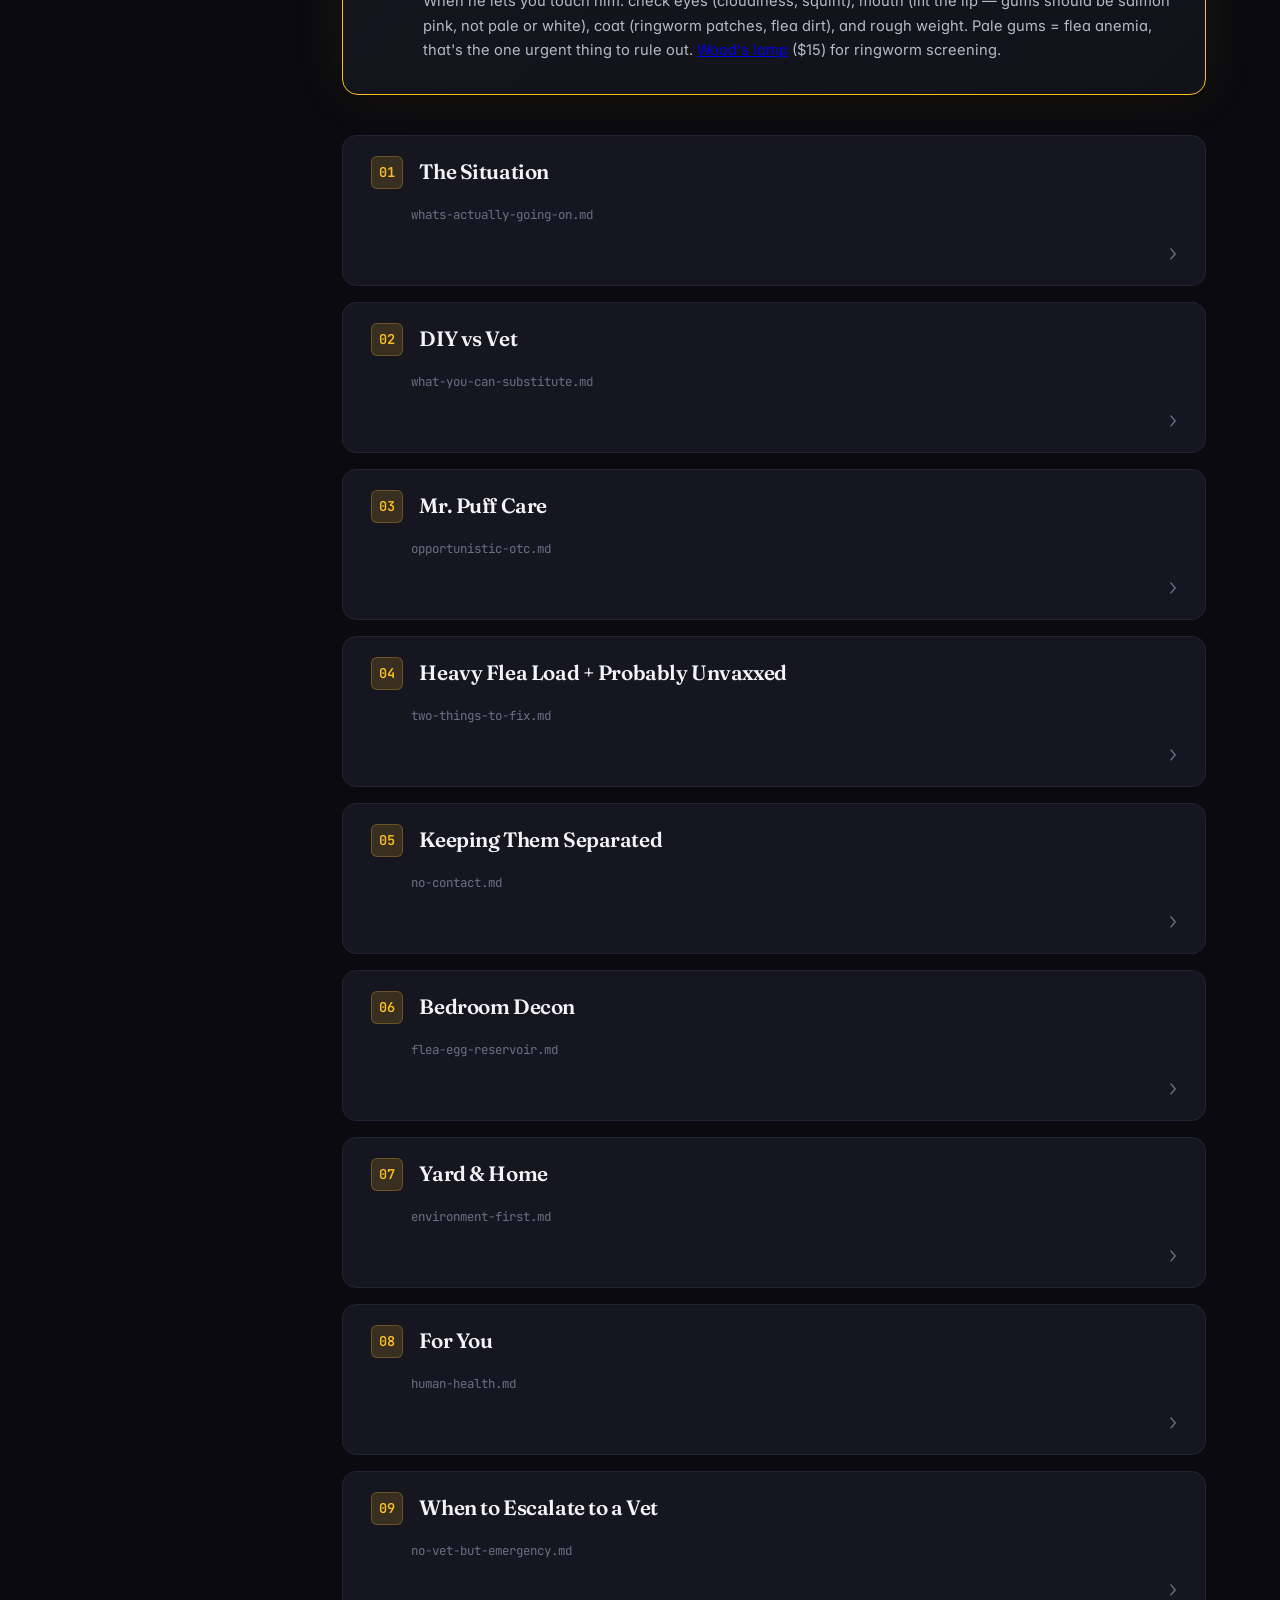
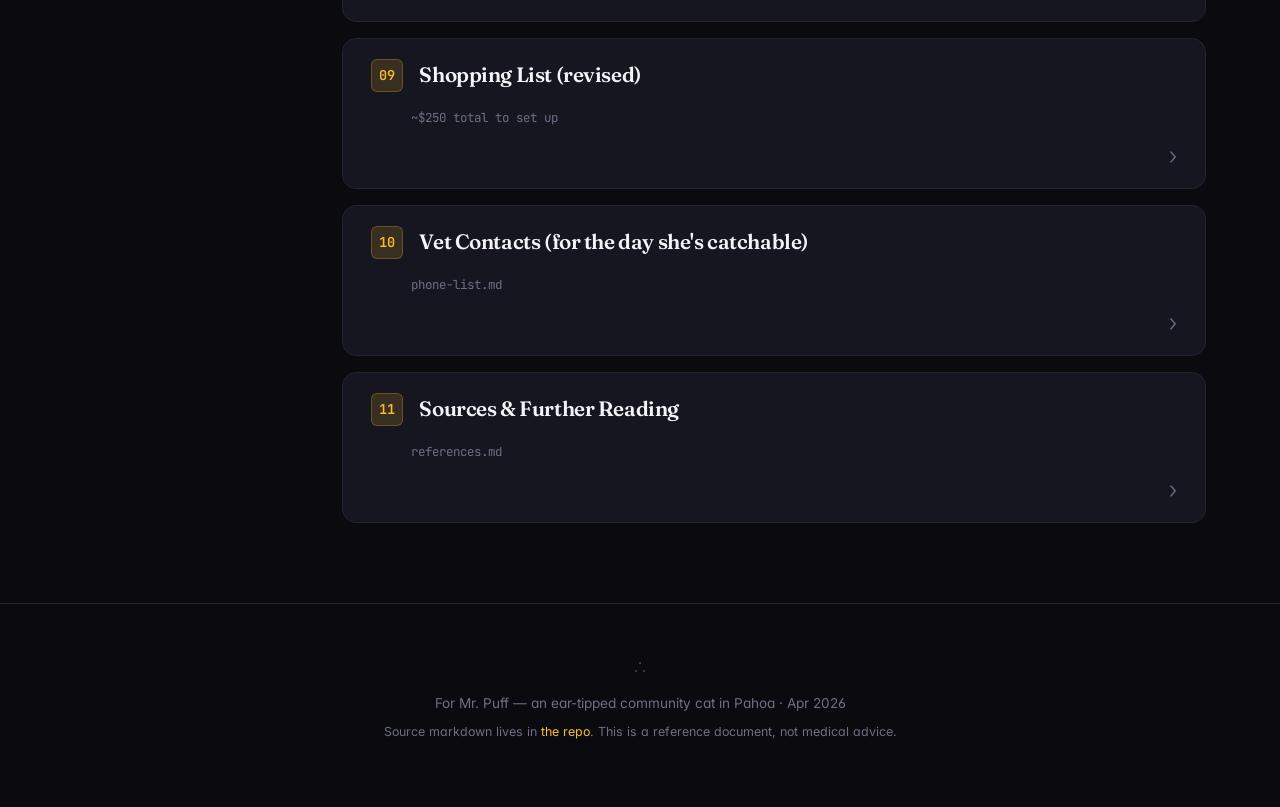
==== commit d8d04cf6: "Add 6 more Holy Grail finds + collapse all 12 main sections into card details New holy grail items (" ====
--- a/index.html
+++ b/index.html
@@ -454,39 +454,89 @@
     font-size: 0.92rem;
   }
 
-  /* SECTION */
-  .section {
+  /* SECTION (collapsible details/summary card) */
+  details.section {
     background: var(--bg-card);
     border: 1px solid var(--border-subtle);
     border-radius: 14px;
-    padding: 2rem;
-    margin-bottom: 1.5rem;
+    margin-bottom: 1rem;
     transition: border-color 0.2s ease;
     scroll-margin-top: 1.5rem;
-  }
-
-  .section:hover { border-color: var(--border-strong); }
-
-  .section-header {
+    overflow: hidden;
+  }
+
+  details.section[open] { border-color: var(--border-strong); }
+  details.section:hover { border-color: var(--border-strong); }
+
+  details.section summary {
+    list-style: none;
+    cursor: pointer;
+    padding: 1.25rem 1.75rem;
     display: flex;
-    align-items: baseline;
-    justify-content: space-between;
+    align-items: center;
     gap: 1rem;
-    margin-bottom: 1.5rem;
-    padding-bottom: 1rem;
-    border-bottom: 1px solid var(--border-subtle);
+    user-select: none;
+    transition: background 0.15s ease;
     flex-wrap: wrap;
   }
 
-  .section h2 {
+  details.section summary::-webkit-details-marker,
+  details.section summary::marker { display: none; content: ''; }
+
+  details.section summary:hover { background: var(--bg-card-hover); }
+
+  details.section summary h2 {
     font-family: 'Fraunces', serif;
-    font-size: 1.7rem;
+    font-size: 1.3rem;
     font-weight: 600;
-    letter-spacing: -0.025em;
-    line-height: 1.15;
-  }
-
-  .section h2 .num {
+    letter-spacing: -0.02em;
+    flex: 1;
+    line-height: 1.2;
+    margin: 0;
+  }
+
+  details.section summary .num {
+    font-family: 'JetBrains Mono', monospace;
+    font-size: 0.85rem;
+    color: var(--accent-amber);
+    font-weight: 600;
+    min-width: 1.6rem;
+    text-align: center;
+    padding: 0.25rem 0.45rem;
+    background: var(--accent-amber-glow);
+    border-radius: 6px;
+    border: 1px solid rgba(251, 191, 36, 0.25);
+  }
+
+  details.section summary .section-sub {
+    color: var(--text-muted);
+    font-size: 0.78rem;
+    font-family: 'JetBrains Mono', monospace;
+    flex-basis: 100%;
+    margin-left: 2.5rem;
+  }
+
+  details.section summary .chevron {
+    font-size: 1.5rem;
+    color: var(--text-muted);
+    transition: transform 0.2s ease;
+    margin-left: auto;
+    line-height: 1;
+    font-weight: 300;
+  }
+
+  details.section[open] summary .chevron {
+    transform: rotate(90deg);
+    color: var(--accent-amber);
+  }
+
+  details.section .section-body {
+    padding: 0 1.75rem 1.75rem 1.75rem;
+    border-top: 1px solid var(--border-subtle);
+    padding-top: 1.5rem;
+  }
+
+  details.section h2 .num {
     font-family: 'JetBrains Mono', monospace;
     font-size: 0.7em;
     color: var(--accent-amber);
@@ -494,10 +544,11 @@
     font-weight: 500;
   }
 
-  .section-sub {
-    color: var(--text-muted);
-    font-size: 0.85rem;
-    font-family: 'JetBrains Mono', monospace;
+  @media (max-width: 880px) {
+    details.section summary { padding: 1rem 1.25rem; gap: 0.6rem; }
+    details.section summary h2 { font-size: 1.1rem; }
+    details.section summary .section-sub { margin-left: 0; font-size: 0.72rem; }
+    details.section .section-body { padding: 1.25rem 1.25rem 1.5rem 1.25rem; }
   }
 
   .section h3 {
@@ -942,7 +993,7 @@
     <section class="essentials" id="holy-grail" style="border-color: var(--accent-amber); box-shadow: 0 0 60px rgba(251, 191, 36, 0.1), var(--shadow-card);">
       <div class="essentials-header">
         <h2>Holy Grail Finds</h2>
-        <span class="total-pill" style="background: var(--accent-amber);">~$160 add-on kit</span>
+        <span class="total-pill" style="background: var(--accent-amber);">~$280 full add-on kit</span>
       </div>
       <p class="ess-sub">Specific high-value OTC items most people don't know exist. Each one quietly replaces a vet visit. All verified live in Chrome with prices.</p>
 
@@ -989,12 +1040,63 @@
       </div>
 
       <div class="ess-group">
+        <h3>Emergency / sick-cat finds (the second wave)</h3>
+        <table class="ess-table">
+          <tr>
+            <td class="ess-name"><a href="https://www.amazon.com/s?k=lactated+ringers+1L+vet+supply+subcutaneous" target="_blank" rel="noopener">Lactated Ringers 1L bag (B Braun or Vetivex)</a> + <a href="https://www.amazon.com/s?k=IV+drip+set+veterinary+18g+needle" target="_blank" rel="noopener">IV drip set + 18g needles</a></td>
+            <td class="ess-desc"><strong>The biggest quiet life-saver for outdoor cats.</strong> If Mr. Puff ever shows up dehydrated, lethargic, or post-fight, sub-Q fluids buy you 24-48 hrs to get to a vet OR can be the entire treatment for mild cases. 100-150 mL warmed saline under the loose skin between the shoulder blades. YouTube has clear demos. Used by every TNR caretaker.</td>
+            <td class="ess-price">$30</td>
+          </tr>
+          <tr>
+            <td class="ess-name"><a href="https://www.amazon.com/s?k=L-lysine+cat+supplement+500mg+URI" target="_blank" rel="noopener">L-Lysine for cats (gel or treats)</a></td>
+            <td class="ess-desc">For feline herpes virus (FHV-1) flare-ups: sneezing, runny eyes, nasal congestion. Real evidence base, especially in shelter and TNR populations. ~250-500 mg daily during a flare-up. Hide in food, lickable gel, or chewy treat formats.</td>
+            <td class="ess-price">$16-23</td>
+          </tr>
+          <tr>
+            <td class="ess-name"><a href="https://www.amazon.com/s?k=famotidine+pepcid+ac+10mg" target="_blank" rel="noopener">Famotidine (Pepcid AC) 10 mg</a></td>
+            <td class="ess-desc">Safe for cats. <strong>Quarter of a 10 mg tablet (2.5 mg) once daily</strong> for acute GI upset, vomiting, or stress-related stomach issues. Same drug used by vets, no Rx needed. WELMATE generic is $10 for 200 tabs.</td>
+            <td class="ess-price">$10</td>
+          </tr>
+          <tr>
+            <td class="ess-name"><a href="https://www.amazon.com/s?k=Kwik+Stop+styptic+powder+pet" target="_blank" rel="noopener">Kwik Stop Styptic Powder</a></td>
+            <td class="ess-desc">Stops bleeding instantly. Cat fight scratches, broken nail, small abrasions. Apply directly with a Q-tip. Includes benzocaine for pain. First-aid kit essential.</td>
+            <td class="ess-price">$9</td>
+          </tr>
+          <tr>
+            <td class="ess-name"><a href="https://www.amazon.com/s?k=Purina+FortiFlora+cat+probiotic" target="_blank" rel="noopener">Purina Pro Plan FortiFlora</a></td>
+            <td class="ess-desc">The one cat probiotic with real vet evidence. Use for 1-2 weeks after every dewormer dose to restore gut flora. Single-serving packets, sprinkle on food. The smell is a bonus appetite stimulant.</td>
+            <td class="ess-price">$31</td>
+          </tr>
+        </table>
+      </div>
+
+      <div class="ess-group">
         <h3>Future-state stuff (optional)</h3>
         <table class="ess-table">
           <tr>
             <td class="ess-name"><a href="https://www.amazon.com/s?k=Feliway+classic+diffuser+30+day" target="_blank" rel="noopener">Feliway classic diffuser (starter)</a></td>
             <td class="ess-desc">Synthetic facial pheromone. Real evidence base for reducing cat stress and territory marking. Useful when/if Mr. Puff and your Maine Coon ever do the slow-introduction protocol. Plug-in 30-day diffuser, refills ~$15.</td>
             <td class="ess-price">$25</td>
+          </tr>
+          <tr>
+            <td class="ess-name"><a href="https://www.amazon.com/s?k=Sentry+Calming+Collar+cat+pheromone" target="_blank" rel="noopener">Sentry Calming Collar (cheaper Feliway alt)</a></td>
+            <td class="ess-desc">Pheromone collar form factor. Cheaper than a diffuser but only effective in the cat's immediate area. Useful as a budget alternative if you want pheromone support without buying refills monthly.</td>
+            <td class="ess-price">$18-44</td>
+          </tr>
+          <tr>
+            <td class="ess-name"><a href="https://www.amazon.com/s?k=Royal+Canin+Recovery+RS+cat+critical+care" target="_blank" rel="noopener">Royal Canin Recovery / Hills A/D recovery food</a></td>
+            <td class="ess-desc">High-calorie syringe-feedable food for sick / underweight / post-illness cats. If Mr. Puff ever shows up too thin or recovering from anything, this is what to feed. Soft enough to syringe if needed.</td>
+            <td class="ess-price">$29</td>
+          </tr>
+          <tr>
+            <td class="ess-name"><a href="https://www.amazon.com/s?k=manuka+honey+UMF+16+medical+wound+grade" target="_blank" rel="noopener">Manuka honey UMF 16+ (or Wedderspoon)</a></td>
+            <td class="ess-desc">Real wound-healing evidence base. Apply topically to small wounds. Cat-safe (small amounts). Wedderspoon brand at $24 is plenty for first aid use.</td>
+            <td class="ess-price">$24</td>
+          </tr>
+          <tr>
+            <td class="ess-name"><a href="https://www.amazon.com/s?k=cat+enzymatic+cleaner+Nature%27s+Miracle+urine" target="_blank" rel="noopener">Nature's Miracle Cat Urine Destroyer</a></td>
+            <td class="ess-desc">If Mr. Puff ever marks indoors. Enzymatic cleaner breaks down urine proteins so other cats don't re-mark the spot. Essential for keeping a multi-cat-adjacent house from becoming a litter box.</td>
+            <td class="ess-price">$13</td>
           </tr>
           <tr>
             <td class="ess-name">Pediatric oral syringes (1/3/10 mL pack)</td>
@@ -1049,11 +1151,14 @@
     </section>
 
     <!-- REALITY -->
-    <section class="section" id="reality">
-      <div class="section-header">
-        <h2><span class="num">01</span>The Situation</h2>
+    <details class="section" id="reality">
+      <summary>
+        <span class="num">01</span>
+        <h2>The Situation</h2>
         <span class="section-sub">whats-actually-going-on.md</span>
-      </div>
+        <span class="chevron">›</span>
+      </summary>
+      <div class="section-body">
       <p>Mr. Puff is an adolescent ear-tipped community cat with a heavy flea infestation. He drops by on his own schedule, has come inside for full days twice, and likely hasn't been to a vet since (or maybe ever &mdash; the ear tip doesn't tell us if he was vaccinated at the same time). The plan is <strong>to just treat him at home</strong>, with everything available OTC and the vet only as a fallback for emergencies.</p>
       <ul>
         <li>The <strong>ear tip</strong> tells you he was spayed/neutered during a TNR cycle. It does NOT tell you his FIV/FeLV status, and it does NOT necessarily mean he got vaccines &mdash; budget TNR programs often skip both because of cost.</li>
@@ -1065,14 +1170,18 @@
         <span class="callout-label">Assume status unknown</span>
         Treat Mr. Puff as if he could be FIV-positive and FeLV-positive for planning purposes. That's why you keep him and the Maine Coon separated, and why you wash hands between handling them.
       </div>
-    </section>
+      </div>
+    </details>
 
     <!-- DIY VS VET -->
-    <section class="section" id="diy-vs-vet">
-      <div class="section-header">
-        <h2><span class="num">02</span>DIY vs Vet</h2>
+    <details class="section" id="diy-vs-vet">
+      <summary>
+        <span class="num">02</span>
+        <h2>DIY vs Vet</h2>
         <span class="section-sub">what-you-can-substitute.md</span>
-      </div>
+        <span class="chevron">›</span>
+      </summary>
+      <div class="section-body">
 
       <h3>What you CAN do at home</h3>
       <div class="table-wrap">
@@ -1104,14 +1213,18 @@
         <span class="callout-label">Boundary</span>
         You can do all routine preventive care + minor wound care + symptom-based triage at home. You cannot diagnose or treat internal disease without imaging or labs.
       </div>
-    </section>
+      </div>
+    </details>
 
     <!-- MR PUFF -->
-    <section class="section" id="mr-puff">
-      <div class="section-header">
-        <h2><span class="num">03</span>Mr. Puff Care</h2>
+    <details class="section" id="mr-puff">
+      <summary>
+        <span class="num">03</span>
+        <h2>Mr. Puff Care</h2>
         <span class="section-sub">opportunistic-otc.md</span>
-      </div>
+        <span class="chevron">›</span>
+      </summary>
+      <div class="section-body">
 
       <div class="callout warn">
         <span class="callout-label">Senior cat with heavy flea load</span>
@@ -1188,14 +1301,18 @@
         <li><strong>Ears:</strong> dark crumbly debris = mites. Clean with mineral oil on a cotton ball.</li>
         <li><strong>Wood's lamp</strong> ($15 on Amazon) for ringworm screening. M. canis glows green under UV in ~50% of cases.</li>
       </ul>
-    </section>
+      </div>
+    </details>
 
     <!-- HEAVY LOAD + UNVAXXED -->
-    <section class="section" id="heavy-load">
-      <div class="section-header">
-        <h2><span class="num">04</span>Heavy Flea Load + Probably Unvaxxed</h2>
+    <details class="section" id="heavy-load">
+      <summary>
+        <span class="num">04</span>
+        <h2>Heavy Flea Load + Probably Unvaxxed</h2>
         <span class="section-sub">two-things-to-fix.md</span>
-      </div>
+        <span class="chevron">›</span>
+      </summary>
+      <div class="section-body">
       <p>The two real problems with Mr. Puff specifically: the load on him right now, and the gap in his protection. Both fixable at home.</p>
 
       <h3>Flea-anemia gum-check (do this now)</h3>
@@ -1223,14 +1340,18 @@
         <li>Skip rabies (Hawaii is rabies-free, must legally be given by a vet anyway)</li>
         <li>Watch for reaction in the 24 hrs after each dose: swelling at injection site, lethargy, vomiting. Rare but real. If it happens, call a mobile vet.</li>
       </ul>
-    </section>
+      </div>
+    </details>
 
     <!-- SEPARATION -->
-    <section class="section" id="separation">
-      <div class="section-header">
-        <h2><span class="num">05</span>Keeping Them Separated</h2>
+    <details class="section" id="separation">
+      <summary>
+        <span class="num">05</span>
+        <h2>Keeping Them Separated</h2>
         <span class="section-sub">no-contact.md</span>
-      </div>
+        <span class="chevron">›</span>
+      </summary>
+      <div class="section-body">
       <p>The Maine Coon and Mr. Puff have stayed separate so far. That's the win. The goal is to keep it that way until you have an FIV/FeLV result on Mr. Puff (which might be a long time from now).</p>
 
       <h3>What's working, keep doing</h3>
@@ -1251,14 +1372,18 @@
         <span class="callout-label">Status</span>
         No exposure means no Maine Coon vaccine catch-up needed for Mr. Puff's sake specifically. Keep his routine FVRCP boosters current per the AAFP schedule (every 1-3 years), but no urgency-driven additions.
       </div>
-    </section>
+      </div>
+    </details>
 
     <!-- BEDROOM -->
-    <section class="section" id="bedroom">
-      <div class="section-header">
-        <h2><span class="num">06</span>Bedroom Decon</h2>
+    <details class="section" id="bedroom">
+      <summary>
+        <span class="num">06</span>
+        <h2>Bedroom Decon</h2>
         <span class="section-sub">flea-egg-reservoir.md</span>
-      </div>
+        <span class="chevron">›</span>
+      </summary>
+      <div class="section-body">
       <p>Mr. Puff has slept on the bed twice with a heavy flea load. Eggs hatch in 2-14 days in Hawaii's climate. The bed is a reservoir.</p>
       <ol>
         <li><strong>Strip the bed.</strong> Hot wash everything: sheets, pillowcases, comforter, mattress pad. If anything is dry-clean only, take it now.</li>
@@ -1268,14 +1393,18 @@
         <li><strong>Vacuum the bedroom floor daily for 2 weeks</strong>, dump canister outside each time. Flea pupae hatch in response to vibration; vacuuming triggers them, then sucks them up.</li>
         <li><strong>Wash blankets and throw pillows weekly going forward</strong>, hot water, regardless of whether she's been in.</li>
       </ol>
-    </section>
+      </div>
+    </details>
 
     <!-- ENVIRONMENT -->
-    <section class="section" id="environment">
-      <div class="section-header">
-        <h2><span class="num">07</span>Yard &amp; Home</h2>
+    <details class="section" id="environment">
+      <summary>
+        <span class="num">07</span>
+        <h2>Yard &amp; Home</h2>
         <span class="section-sub">environment-first.md</span>
-      </div>
+        <span class="chevron">›</span>
+      </summary>
+      <div class="section-body">
 
       <h3>The yard (the source)</h3>
       <ul>
@@ -1302,14 +1431,18 @@
         <span class="callout-label">Permethrin warning</span>
         Permethrin is in many dog flea products and household sprays. <strong>Lethal to cats</strong>, even small exposures. If you treat with anything containing permethrin, both cats need to be out for ~24 hrs and surfaces fully dry. The Adams + Black Flag products listed here use IGRs + pyrethrins (different from permethrin) and are cat-safe once dry.
       </div>
-    </section>
+      </div>
+    </details>
 
     <!-- HUMAN -->
-    <section class="section" id="human">
-      <div class="section-header">
-        <h2><span class="num">08</span>For You</h2>
+    <details class="section" id="human">
+      <summary>
+        <span class="num">08</span>
+        <h2>For You</h2>
         <span class="section-sub">human-health.md</span>
-      </div>
+        <span class="chevron">›</span>
+      </summary>
+      <div class="section-body">
 
       <h3>Bite and scratch protocol</h3>
       <ul>
@@ -1458,14 +1591,18 @@
         <li>Don't let her lick your mouth or open wounds. Bartonella also transmits oral-mucosal.</li>
         <li>If pregnant or immunocompromised, the toxoplasmosis risk from her feces is real &mdash; use gloves for any cleanup, or have someone else handle it.</li>
       </ul>
-    </section>
+      </div>
+    </details>
 
     <!-- ESCALATE -->
-    <section class="section" id="escalate">
-      <div class="section-header">
-        <h2><span class="num">09</span>When to Escalate to a Vet</h2>
+    <details class="section" id="escalate">
+      <summary>
+        <span class="num">09</span>
+        <h2>When to Escalate to a Vet</h2>
         <span class="section-sub">no-vet-but-emergency.md</span>
-      </div>
+        <span class="chevron">›</span>
+      </summary>
+      <div class="section-body">
 
       <p>Heavy parasite load + unvaxxed = real risk of complications even on an otherwise healthy young cat. If you're on the fence, call.</p>
 
@@ -1503,14 +1640,18 @@
           <div class="rc-meta">(808) 935-3400</div>
         </div>
       </div>
-    </section>
+      </div>
+    </details>
 
     <!-- SHOPPING -->
-    <section class="section" id="shopping">
-      <div class="section-header">
-        <h2><span class="num">09</span>Shopping List (revised)</h2>
+    <details class="section" id="shopping">
+      <summary>
+        <span class="num">09</span>
+        <h2>Shopping List (revised)</h2>
         <span class="section-sub">~$250 total to set up</span>
-      </div>
+        <span class="chevron">›</span>
+      </summary>
+      <div class="section-body">
 
       <h3>Pahoa today</h3>
       <ul>
@@ -1575,14 +1716,18 @@
         <span class="callout-label">Skip</span>
         Carrier (no point right now), stainless bowls (you're not "adopting" her), pet-safe paw wipes (she's not coming inside in a controlled way). Skip ALL Hartz brand spot-ons (long history of cat injuries).
       </div>
-    </section>
+      </div>
+    </details>
 
     <!-- VETS -->
-    <section class="section" id="vets">
-      <div class="section-header">
-        <h2><span class="num">10</span>Vet Contacts (for the day she's catchable)</h2>
+    <details class="section" id="vets">
+      <summary>
+        <span class="num">10</span>
+        <h2>Vet Contacts (for the day she's catchable)</h2>
         <span class="section-sub">phone-list.md</span>
-      </div>
+        <span class="chevron">›</span>
+      </summary>
+      <div class="section-body">
       <div class="resource-grid">
         <a href="https://bigislandpetcarecenter.org/" target="_blank" rel="noopener" class="resource-card">
           <div class="rc-label">PRIMARY</div>
@@ -1619,14 +1764,18 @@
         <span class="callout-label">Pahoa Animal Hospital is closed to new clients</span>
         Waitlist only as of early 2026. Do not call them first. Big Island Pet Care Center in Keaau (15 min north) is the working primary.
       </div>
-    </section>
+      </div>
+    </details>
 
     <!-- SOURCES -->
-    <section class="section" id="sources">
-      <div class="section-header">
-        <h2><span class="num">11</span>Sources &amp; Further Reading</h2>
+    <details class="section" id="sources">
+      <summary>
+        <span class="num">11</span>
+        <h2>Sources &amp; Further Reading</h2>
         <span class="section-sub">references.md</span>
-      </div>
+        <span class="chevron">›</span>
+      </summary>
+      <div class="section-body">
       <ul>
         <li><a href="https://www.fda.gov/animal-veterinary/animal-health-literacy/fact-sheet-pet-owners-and-veterinarians-about-potential-adverse-events-associated-isoxazoline-flea" target="_blank" rel="noopener">FDA fact sheet on isoxazoline neurological events (Bravecto, Credelio, etc.)</a></li>
         <li><a href="https://www.fda.gov/animal-veterinary/cvm-updates/animal-drug-safety-communication-fda-alerts-pet-owners-and-veterinarians-about-potential-neurologic" target="_blank" rel="noopener">FDA Animal Drug Safety Communication on isoxazolines</a></li>
@@ -1635,10 +1784,40 @@
         <li><a href="https://www.cdc.gov/toxoplasmosis/about/index.html" target="_blank" rel="noopener">CDC on Toxoplasmosis</a></li>
         <li><a href="https://www.revivalanimal.com/learning-center/feline-leukemia-virus" target="_blank" rel="noopener">Revival Animal Health learning center: Feline Leukemia Virus</a></li>
       </ul>
-    </section>
+      </div>
+    </details>
 
   </main>
 </div>
+
+<script>
+  (function() {
+    function openTarget() {
+      const hash = location.hash;
+      if (!hash || hash === '#') return;
+      try {
+        const target = document.querySelector(hash);
+        if (target && target.tagName === 'DETAILS') {
+          target.open = true;
+          requestAnimationFrame(() => {
+            target.scrollIntoView({behavior: 'smooth', block: 'start'});
+          });
+        }
+      } catch (e) {}
+    }
+    window.addEventListener('hashchange', openTarget);
+    window.addEventListener('load', openTarget);
+    document.addEventListener('click', function(e) {
+      const link = e.target.closest('a[href^="#"]');
+      if (!link) return;
+      const id = link.getAttribute('href').slice(1);
+      const target = document.getElementById(id);
+      if (target && target.tagName === 'DETAILS') {
+        target.open = true;
+      }
+    });
+  })();
+</script>
 
 <footer>
   <div class="cat-paw">∴</div>
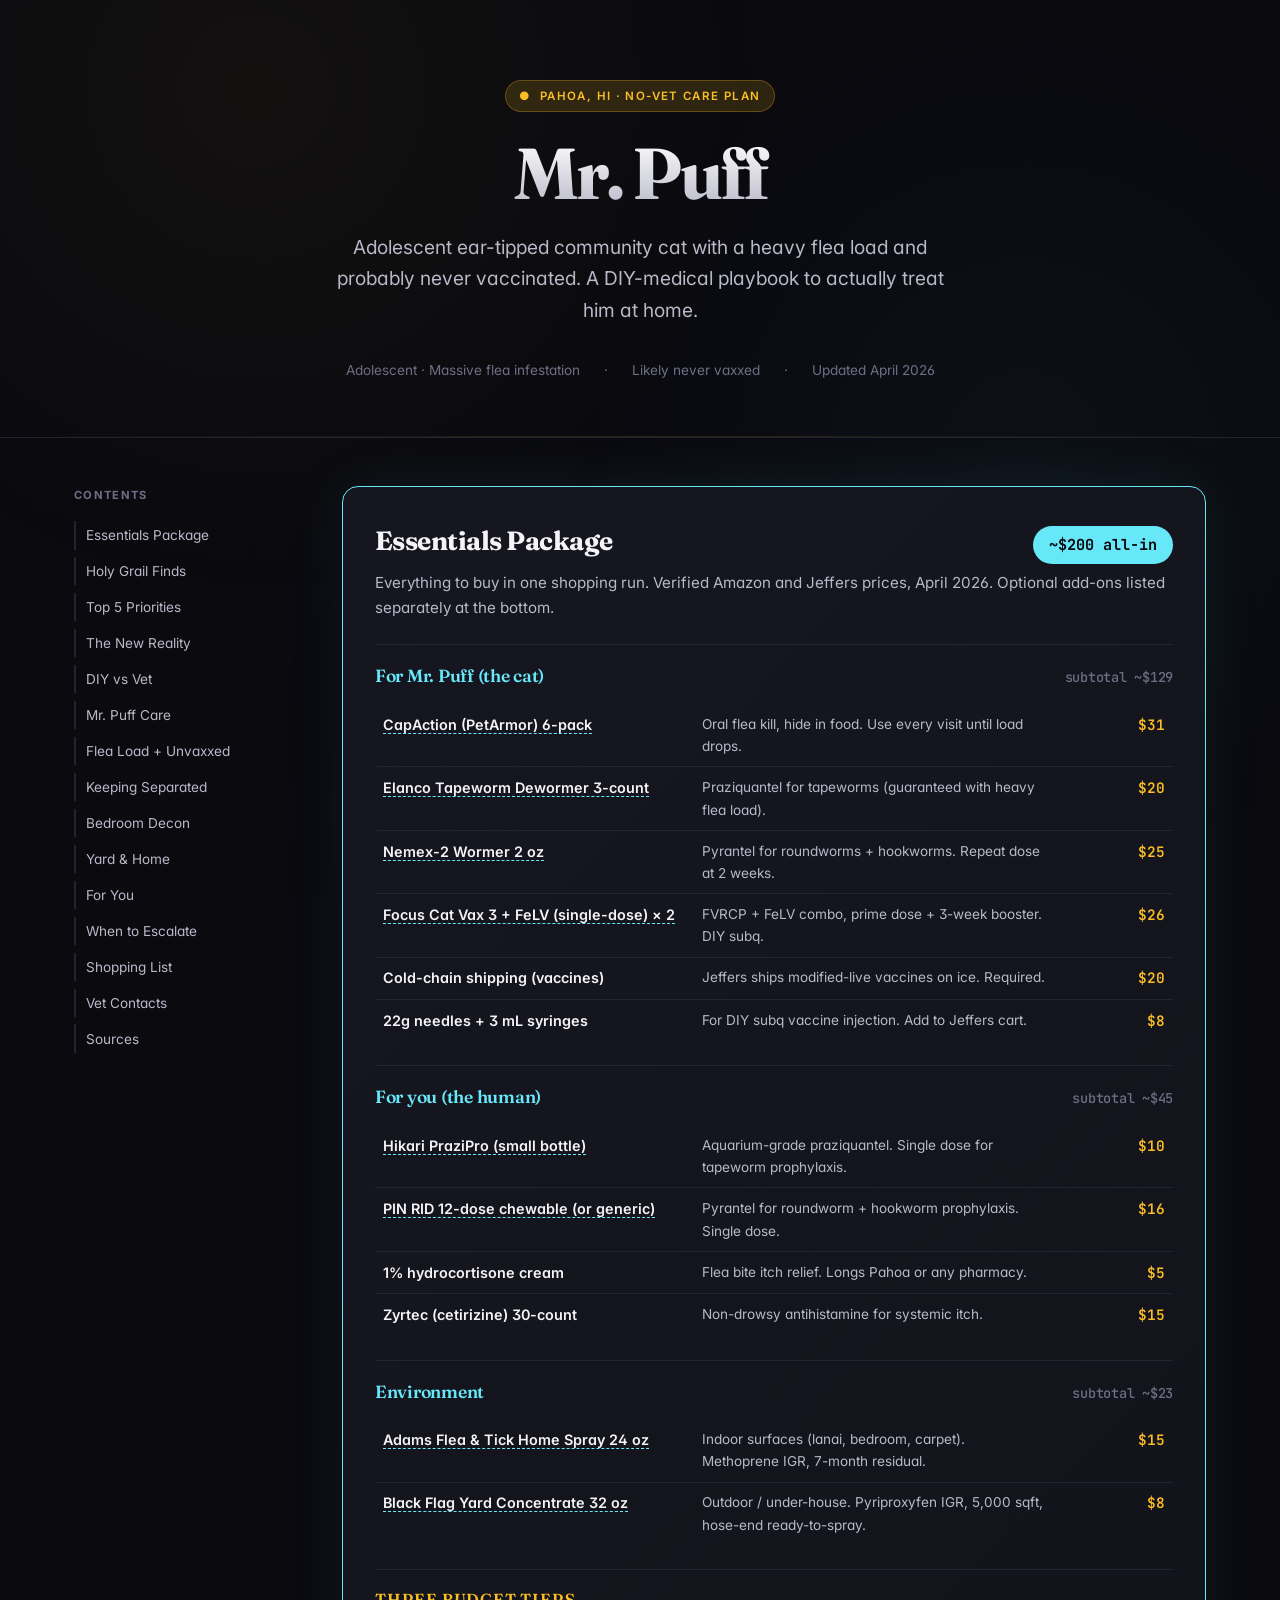
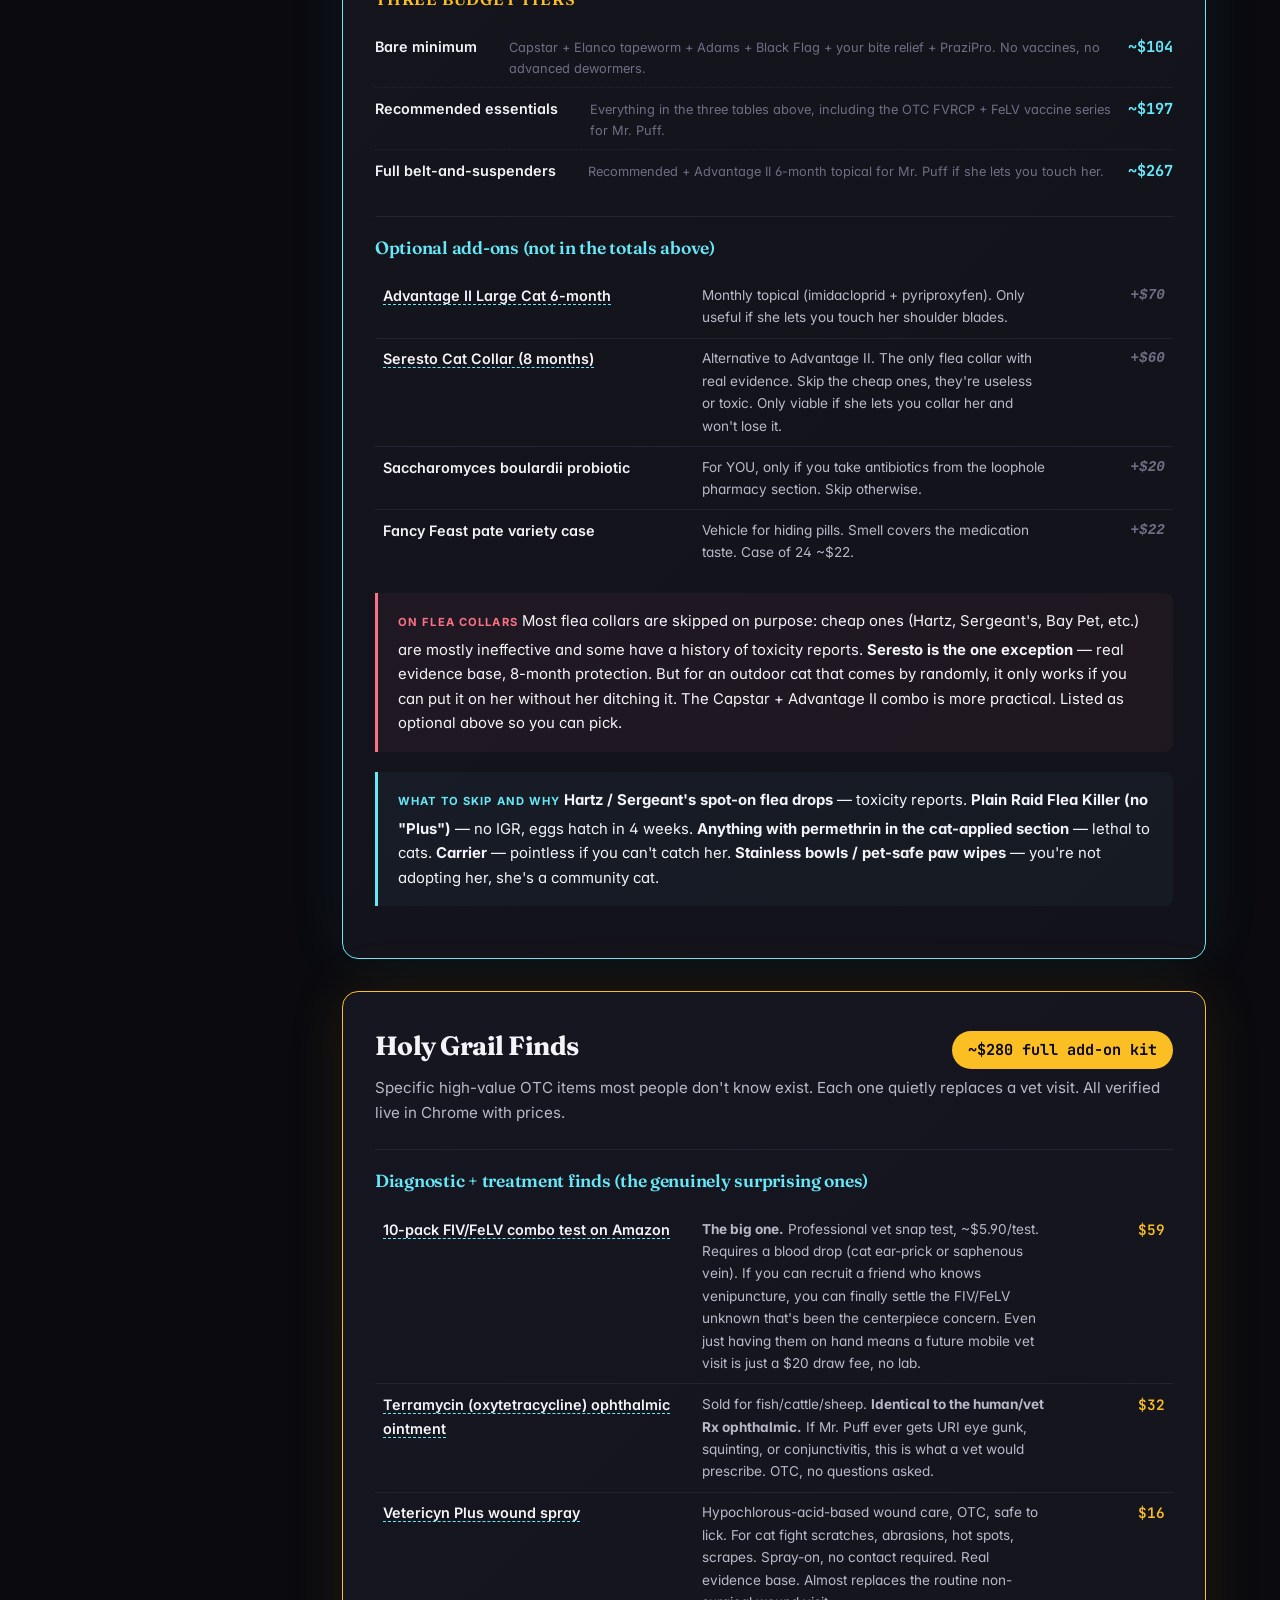
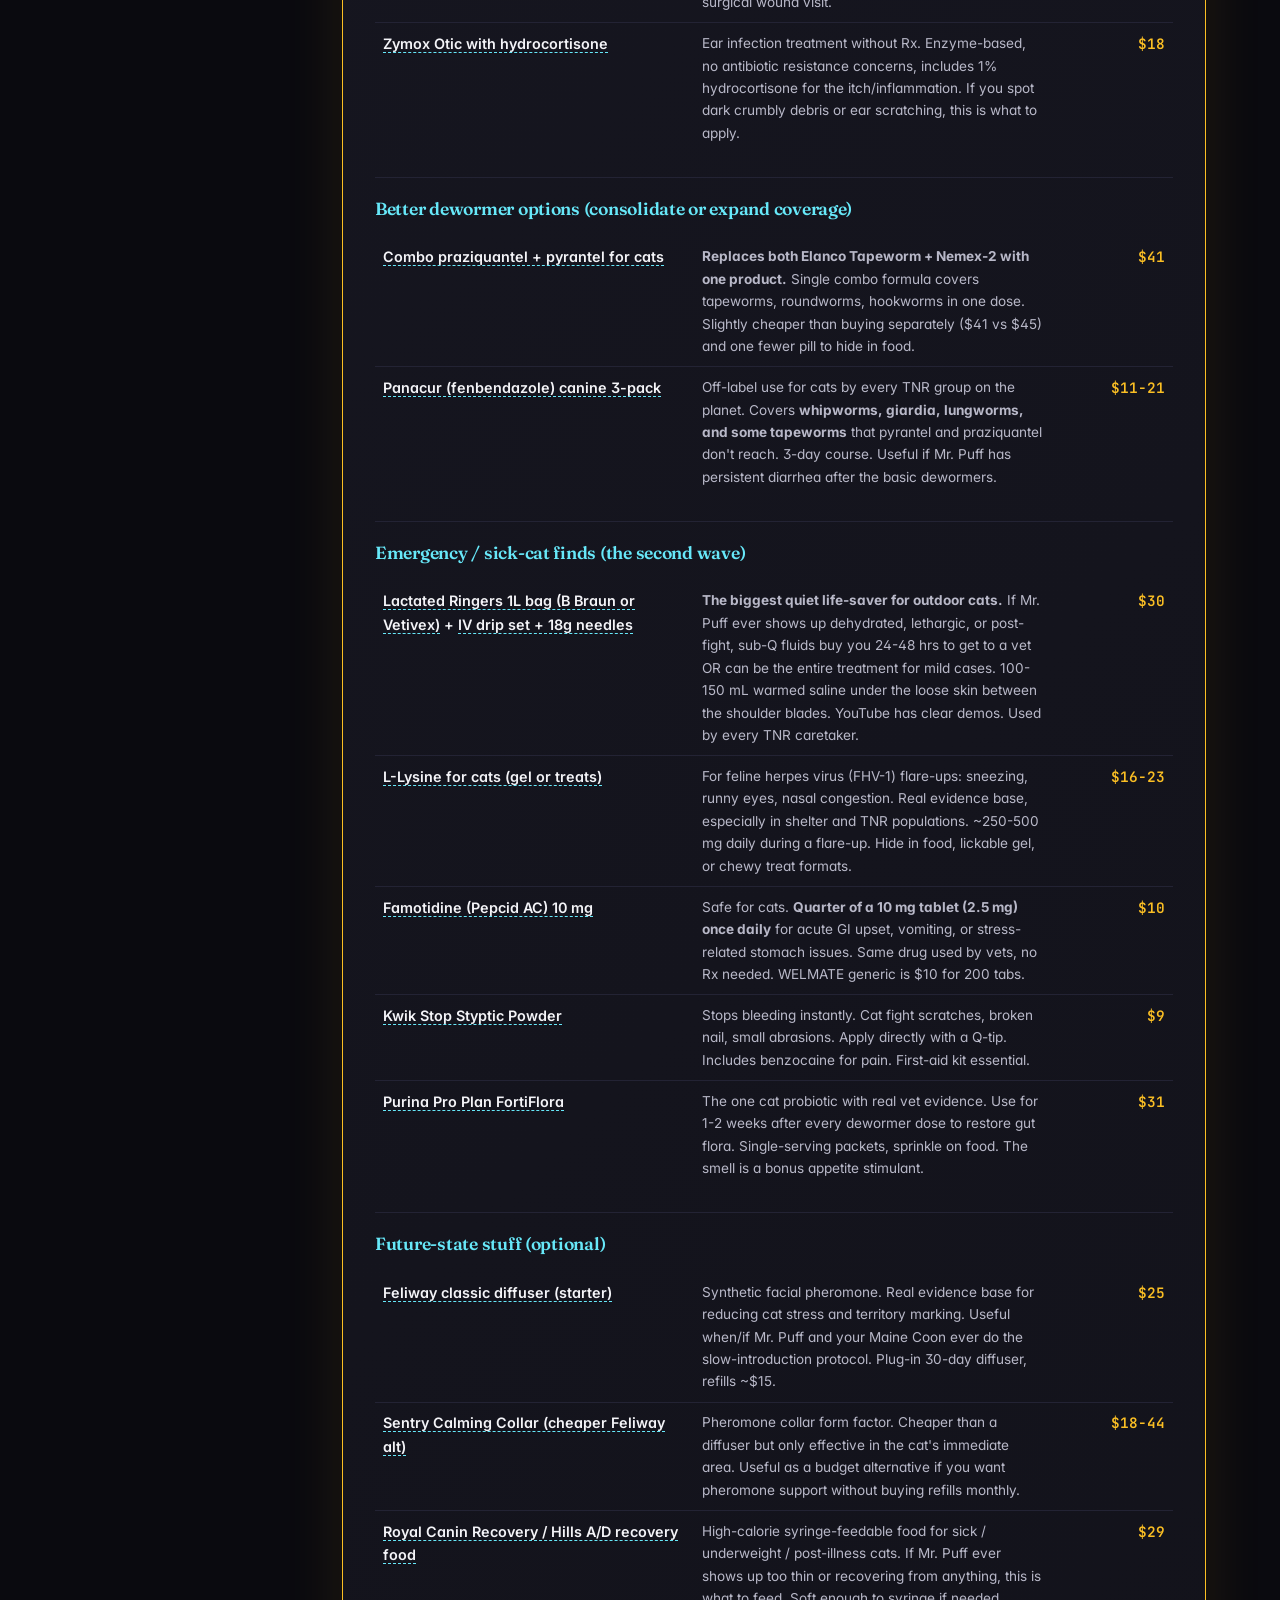
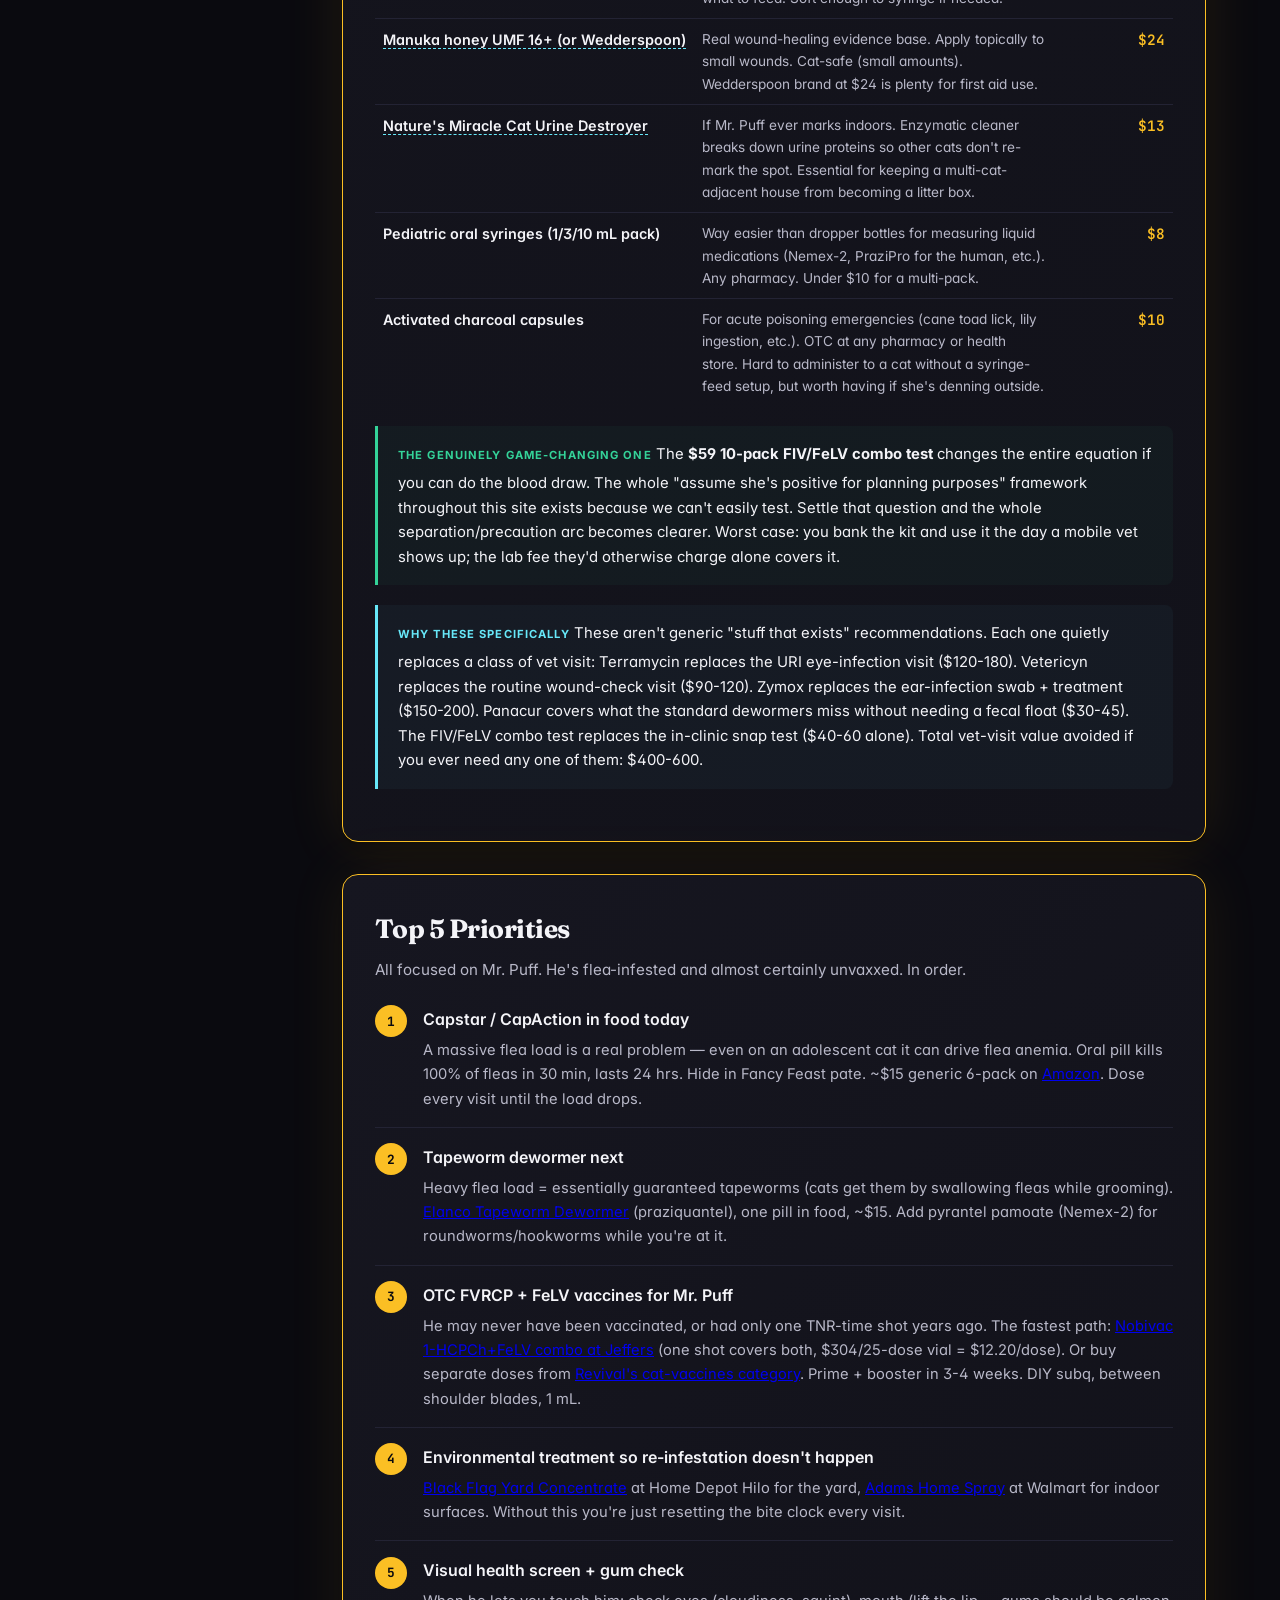
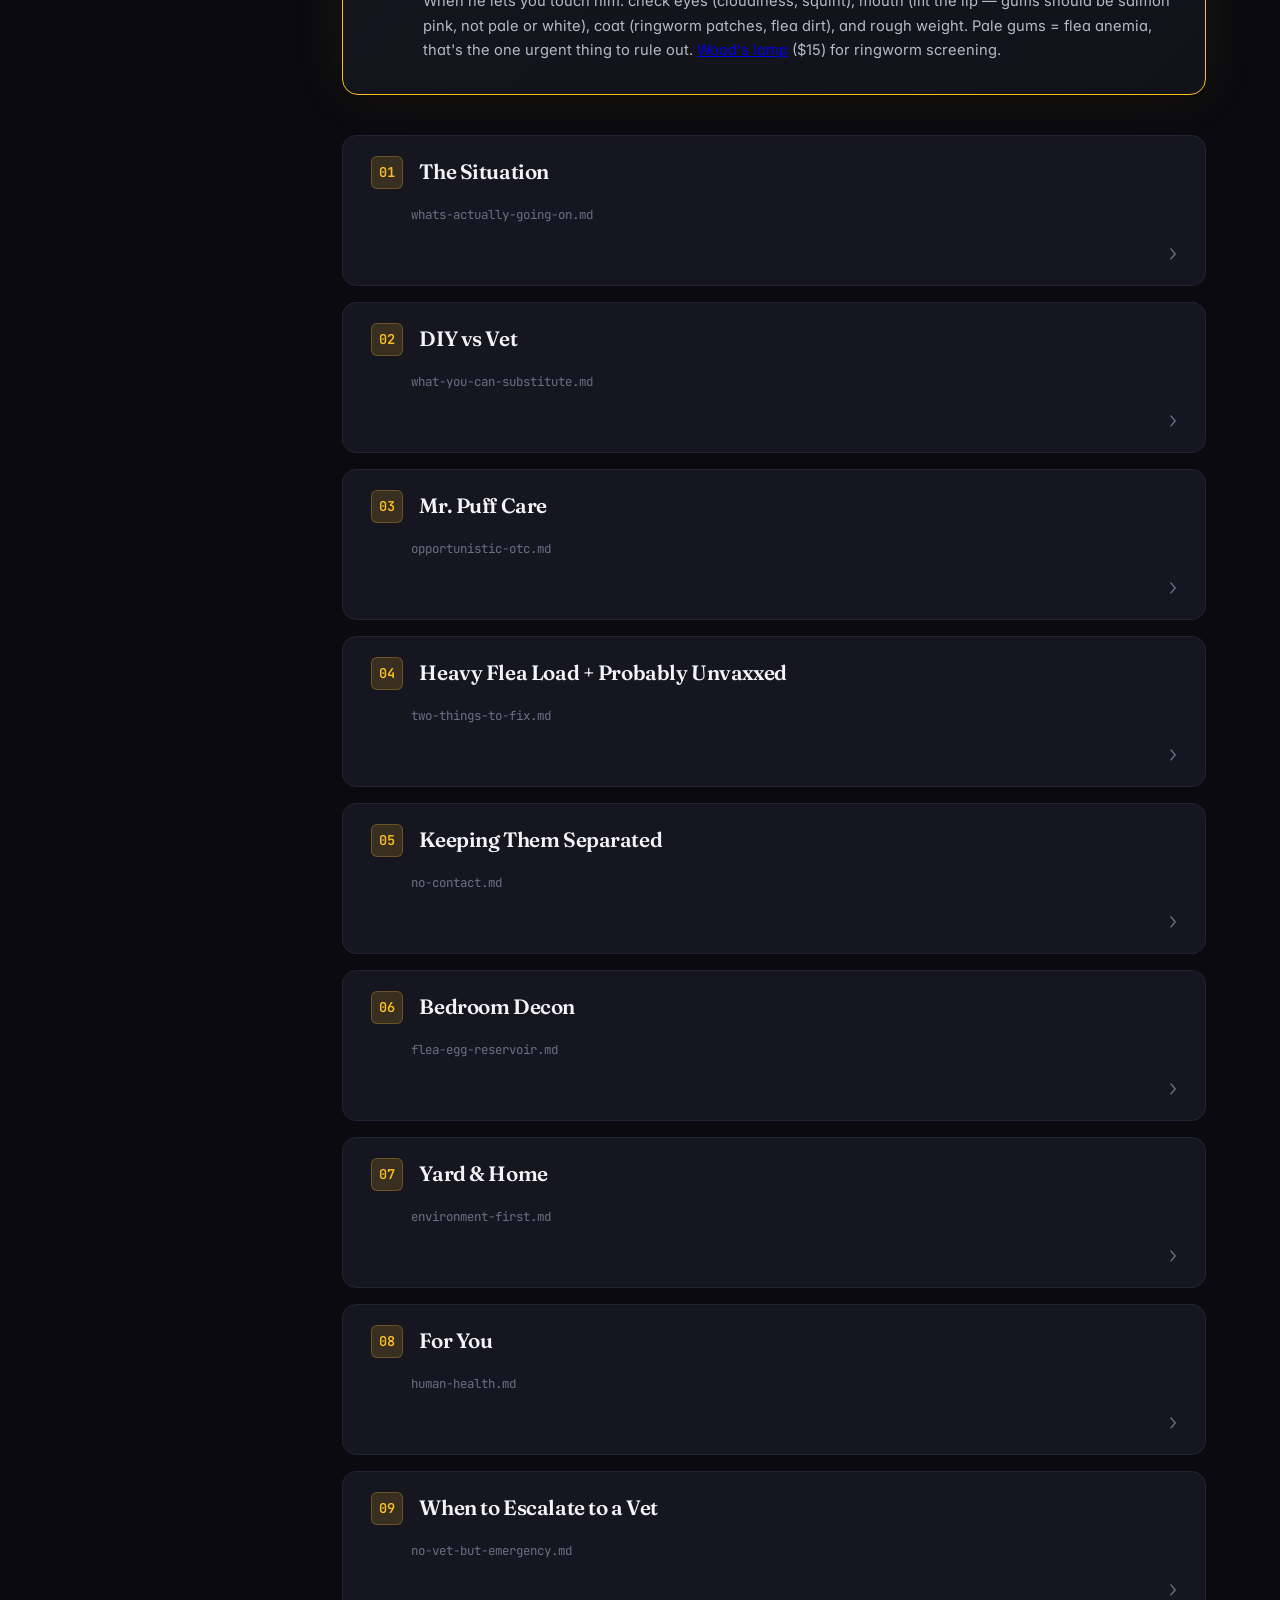
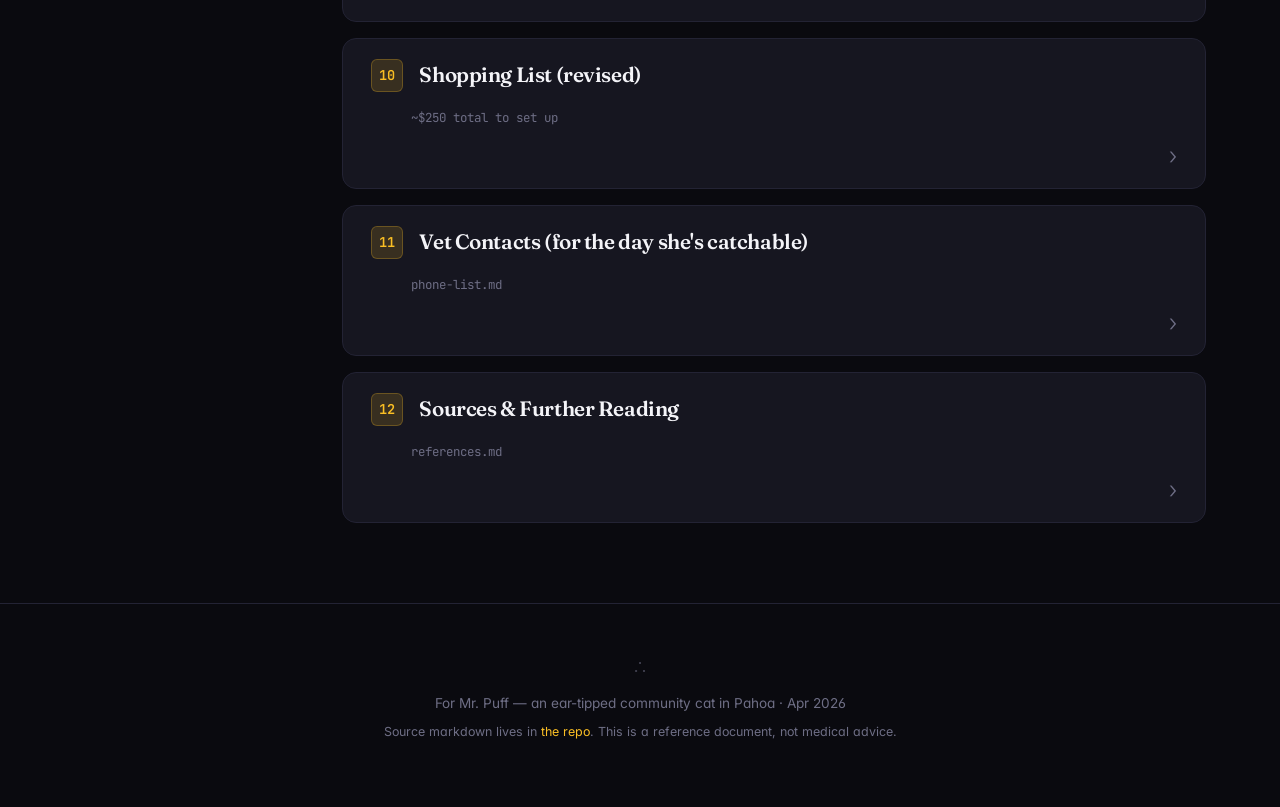
==== commit db0af075: "Fix duplicate section number (09/09 → 09, 10, 11, 12)" ====
--- a/index.html
+++ b/index.html
@@ -1646,7 +1646,7 @@
     <!-- SHOPPING -->
     <details class="section" id="shopping">
       <summary>
-        <span class="num">09</span>
+        <span class="num">10</span>
         <h2>Shopping List (revised)</h2>
         <span class="section-sub">~$250 total to set up</span>
         <span class="chevron">›</span>
@@ -1722,7 +1722,7 @@
     <!-- VETS -->
     <details class="section" id="vets">
       <summary>
-        <span class="num">10</span>
+        <span class="num">11</span>
         <h2>Vet Contacts (for the day she's catchable)</h2>
         <span class="section-sub">phone-list.md</span>
         <span class="chevron">›</span>
@@ -1770,7 +1770,7 @@
     <!-- SOURCES -->
     <details class="section" id="sources">
       <summary>
-        <span class="num">11</span>
+        <span class="num">12</span>
         <h2>Sources &amp; Further Reading</h2>
         <span class="section-sub">references.md</span>
         <span class="chevron">›</span>
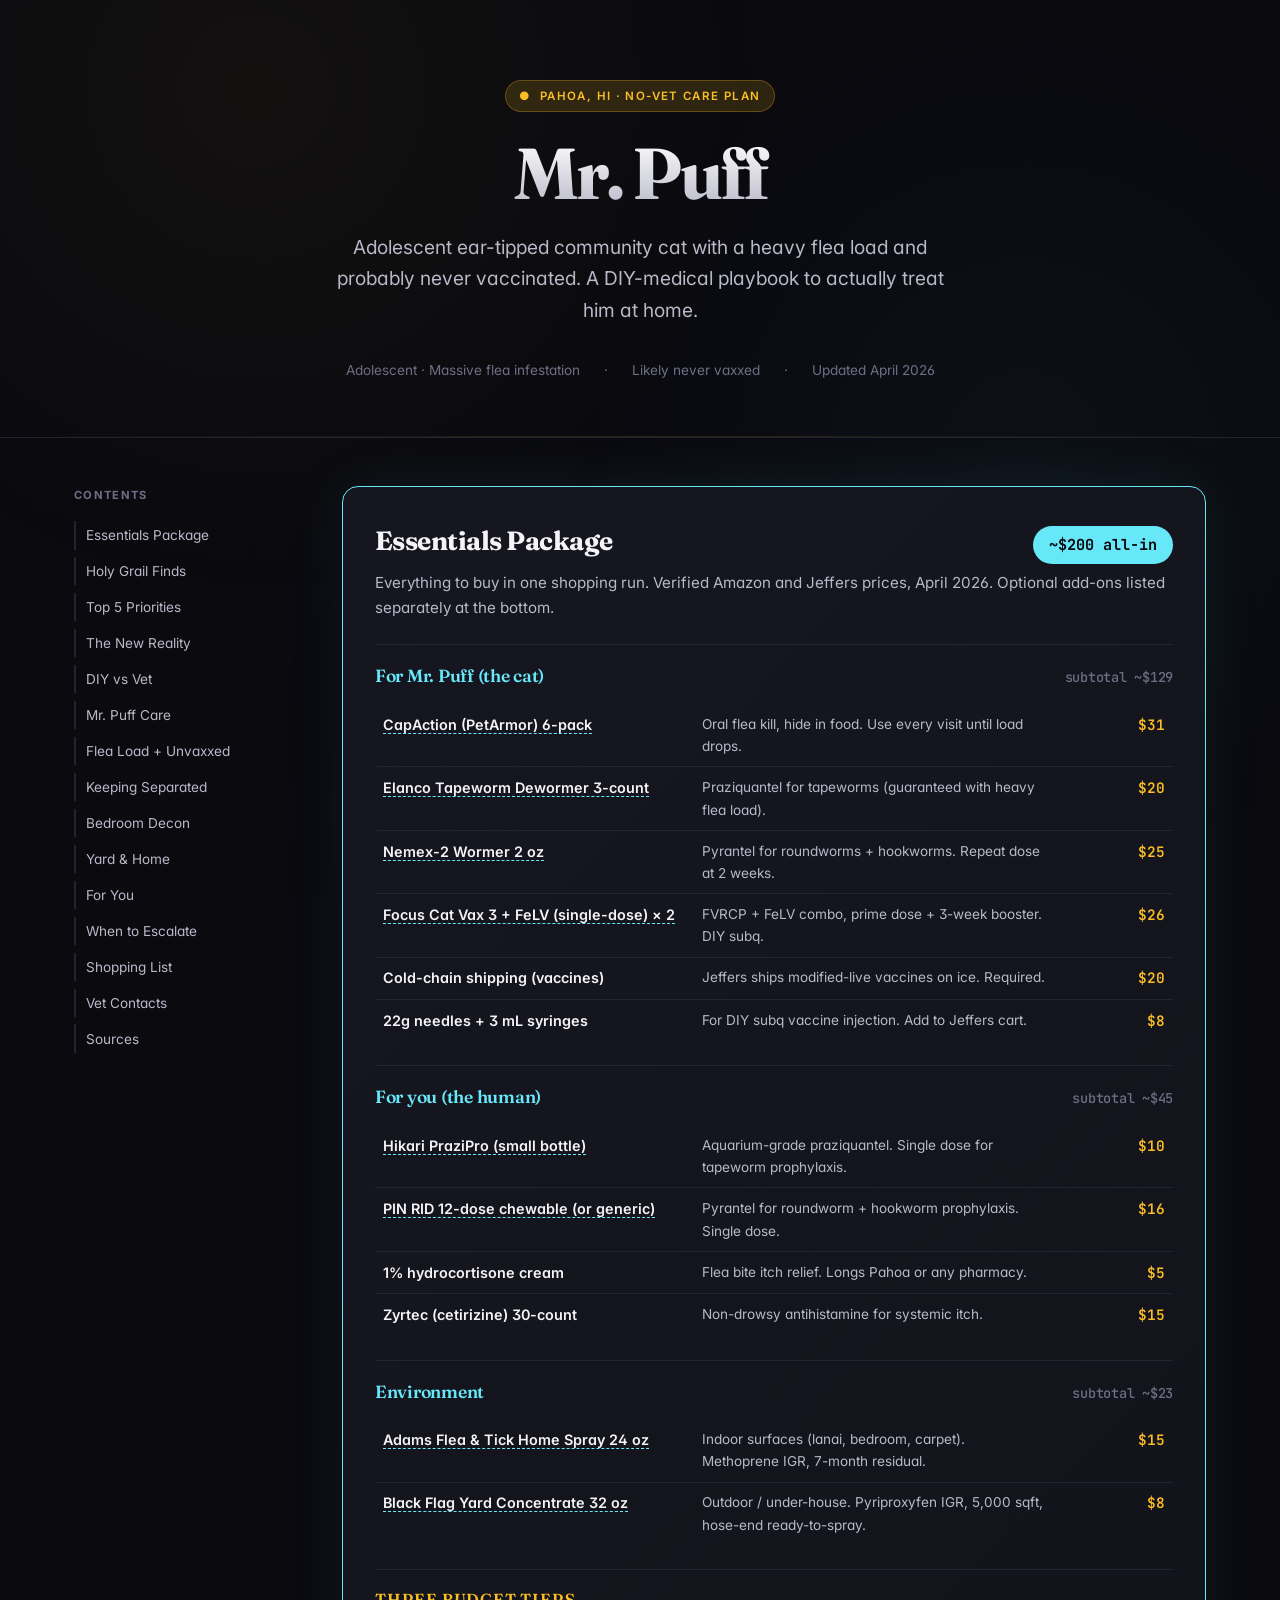
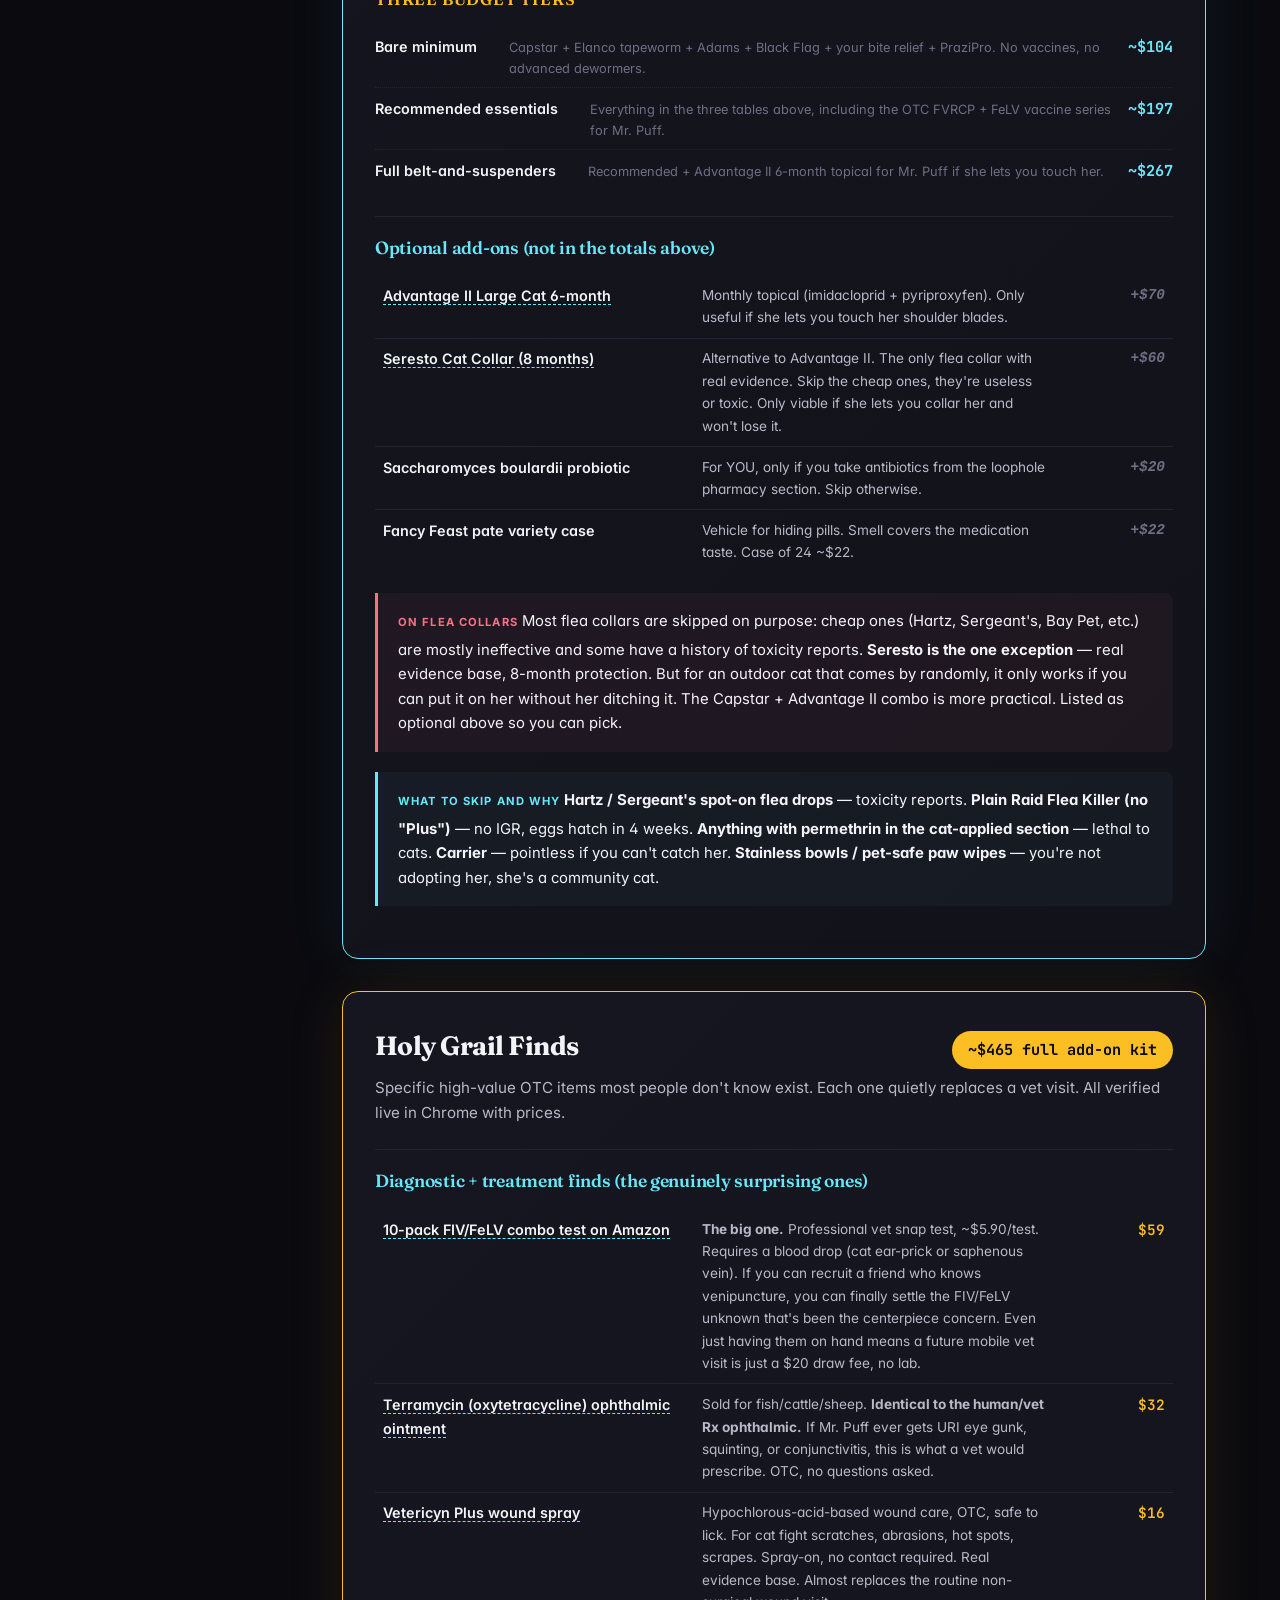
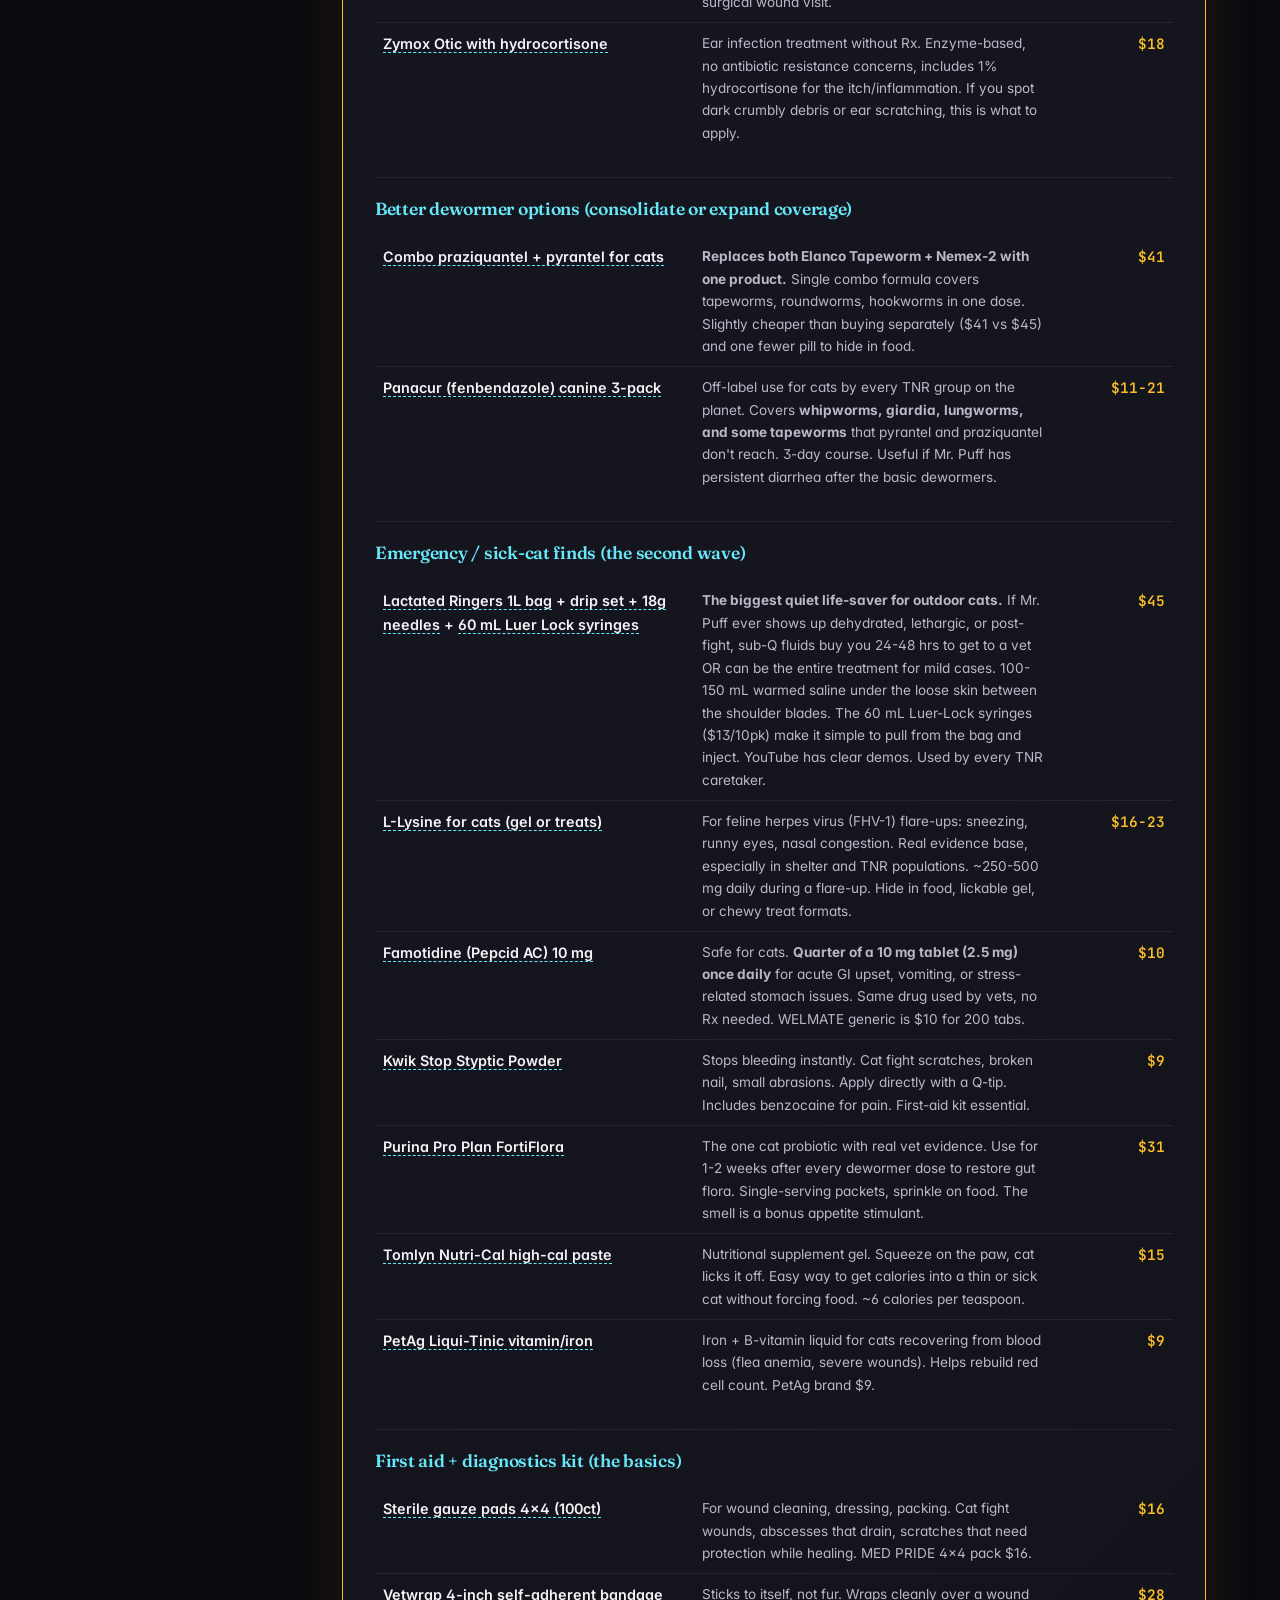
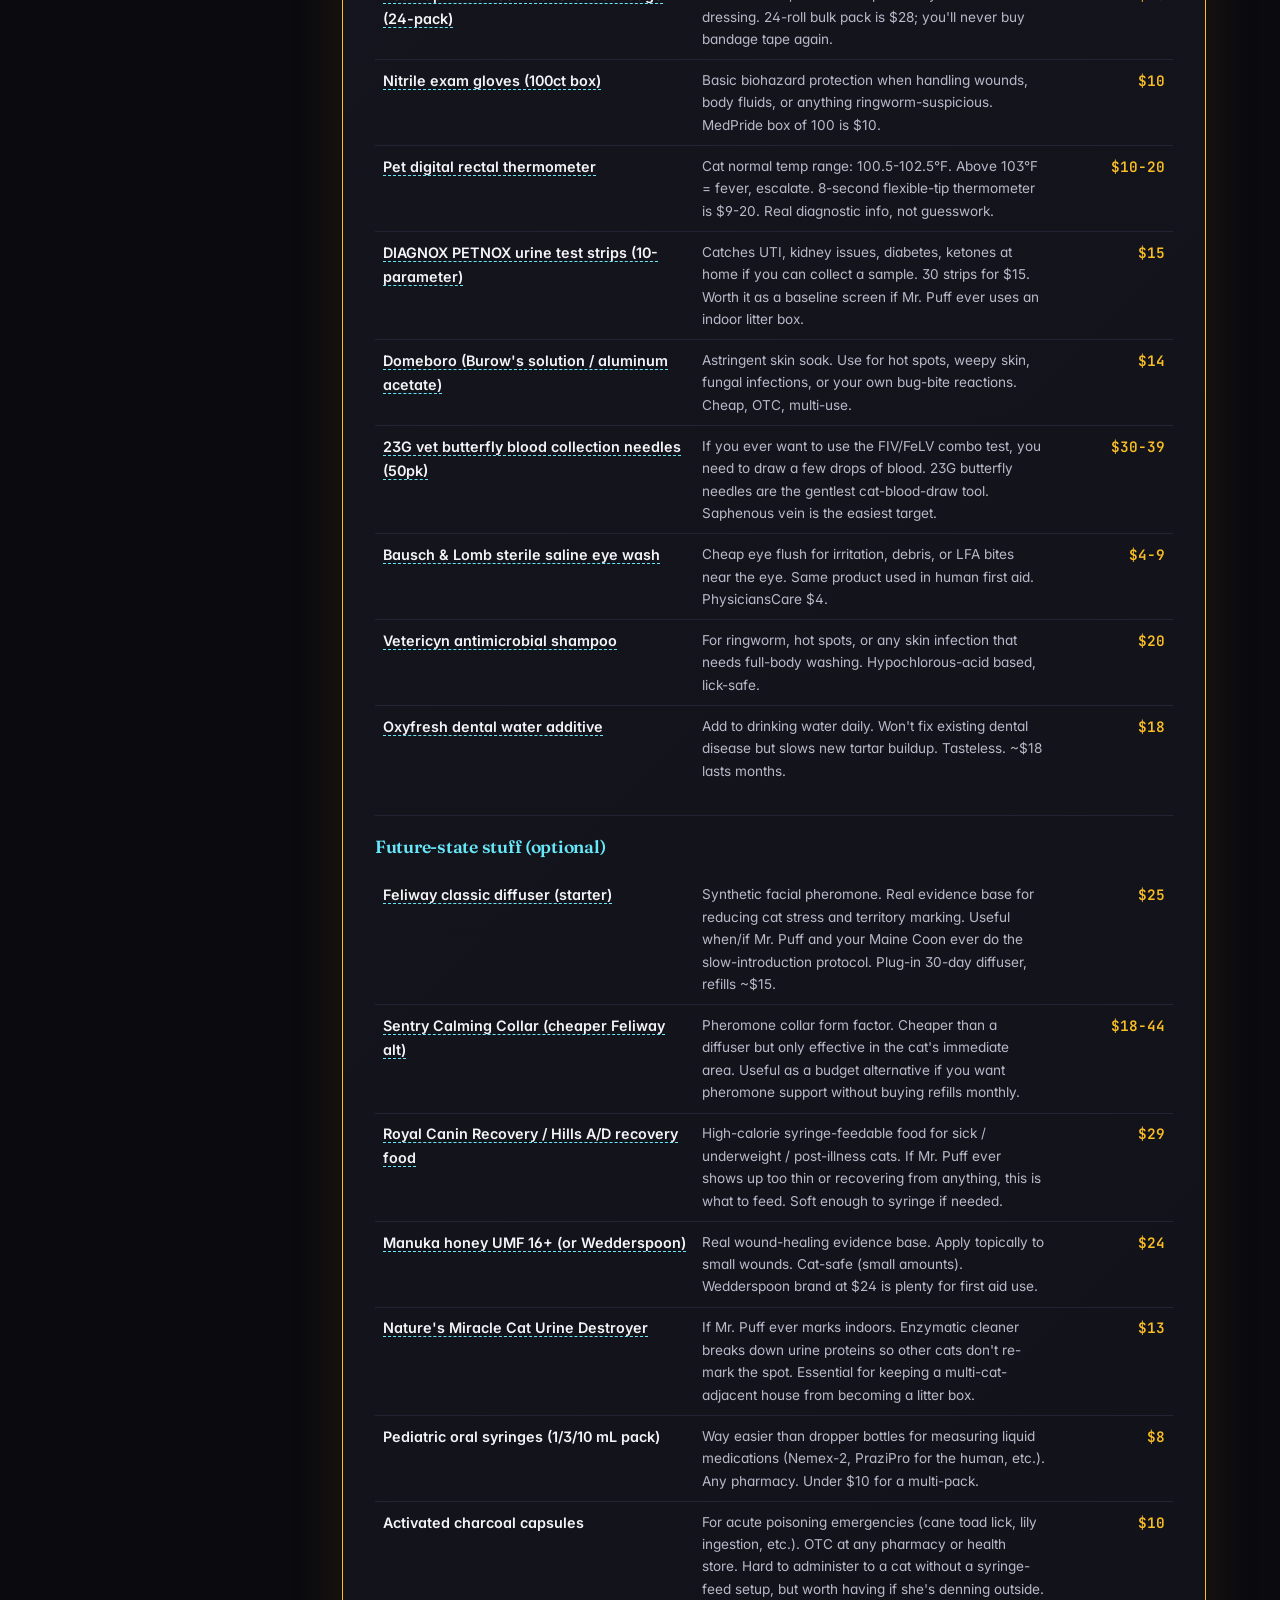
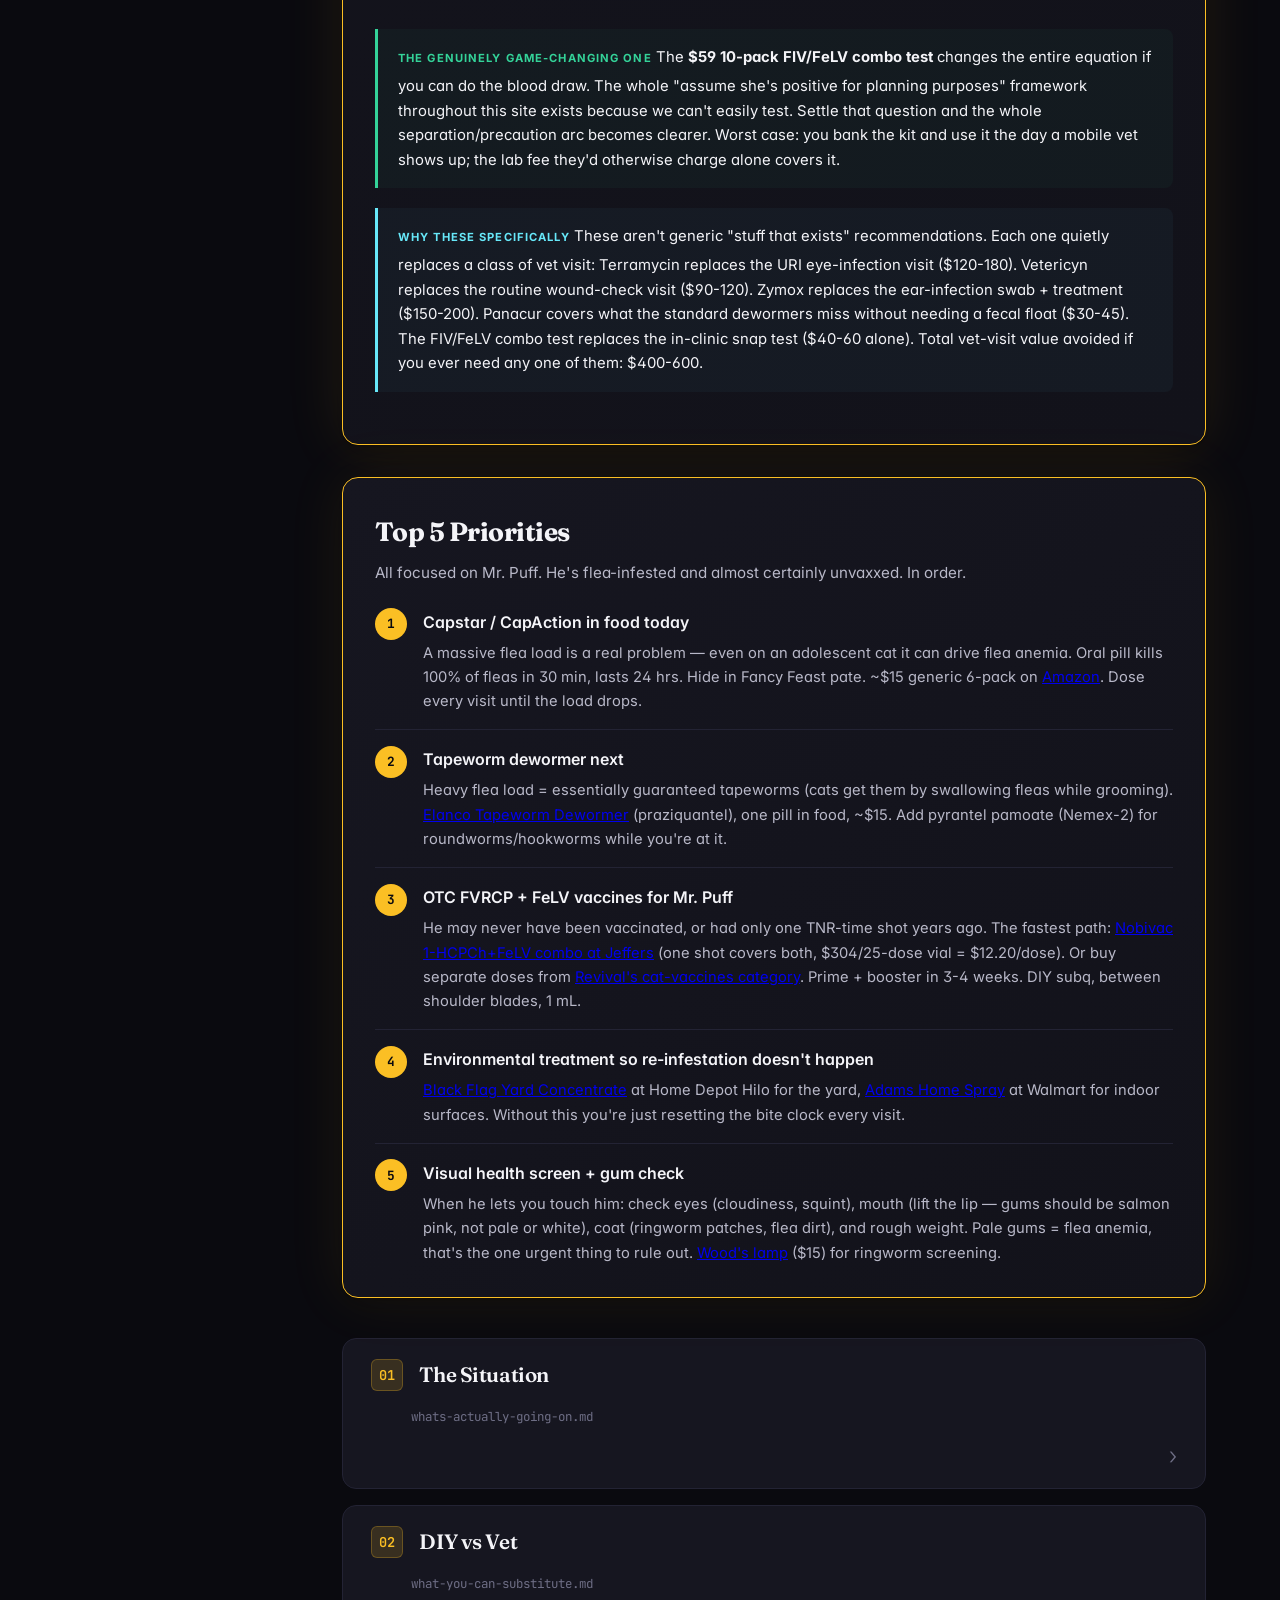
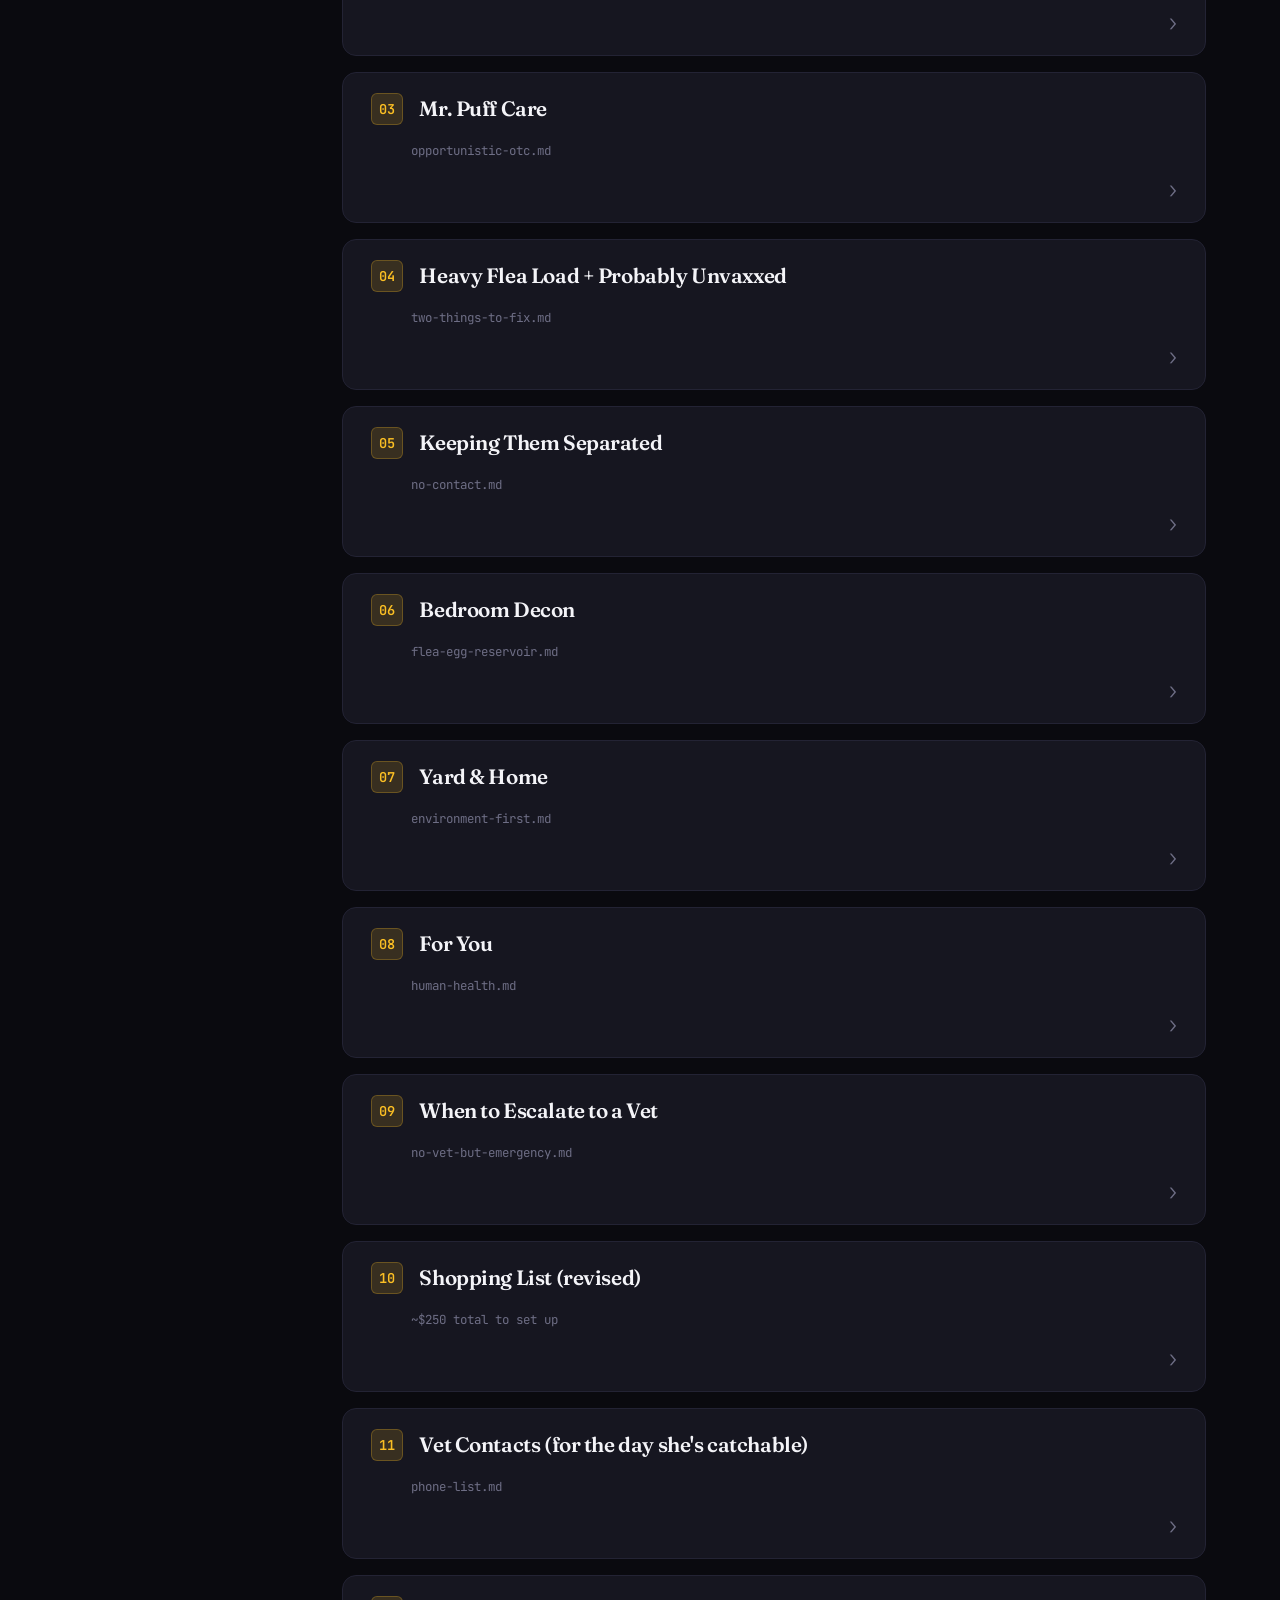
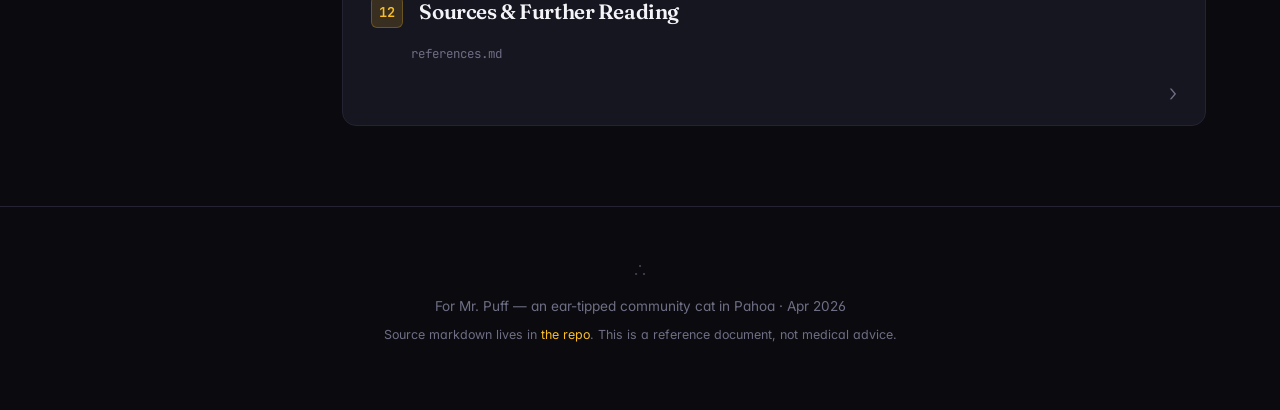
==== commit 5843e75f: "Add second-wave Holy Grail finds via Playwright parallel search Playwright let me run 33 Amazon sear" ====
--- a/index.html
+++ b/index.html
@@ -993,7 +993,7 @@
     <section class="essentials" id="holy-grail" style="border-color: var(--accent-amber); box-shadow: 0 0 60px rgba(251, 191, 36, 0.1), var(--shadow-card);">
       <div class="essentials-header">
         <h2>Holy Grail Finds</h2>
-        <span class="total-pill" style="background: var(--accent-amber);">~$280 full add-on kit</span>
+        <span class="total-pill" style="background: var(--accent-amber);">~$465 full add-on kit</span>
       </div>
       <p class="ess-sub">Specific high-value OTC items most people don't know exist. Each one quietly replaces a vet visit. All verified live in Chrome with prices.</p>
 
@@ -1043,9 +1043,9 @@
         <h3>Emergency / sick-cat finds (the second wave)</h3>
         <table class="ess-table">
           <tr>
-            <td class="ess-name"><a href="https://www.amazon.com/s?k=lactated+ringers+1L+vet+supply+subcutaneous" target="_blank" rel="noopener">Lactated Ringers 1L bag (B Braun or Vetivex)</a> + <a href="https://www.amazon.com/s?k=IV+drip+set+veterinary+18g+needle" target="_blank" rel="noopener">IV drip set + 18g needles</a></td>
-            <td class="ess-desc"><strong>The biggest quiet life-saver for outdoor cats.</strong> If Mr. Puff ever shows up dehydrated, lethargic, or post-fight, sub-Q fluids buy you 24-48 hrs to get to a vet OR can be the entire treatment for mild cases. 100-150 mL warmed saline under the loose skin between the shoulder blades. YouTube has clear demos. Used by every TNR caretaker.</td>
-            <td class="ess-price">$30</td>
+            <td class="ess-name"><a href="https://www.amazon.com/s?k=lactated+ringers+1L+vet+supply+subcutaneous" target="_blank" rel="noopener">Lactated Ringers 1L bag</a> + <a href="https://www.amazon.com/s?k=IV+drip+set+veterinary+18g+needle" target="_blank" rel="noopener">drip set + 18g needles</a> + <a href="https://www.amazon.com/s?k=sterile+syringe+luer+lock+60ml" target="_blank" rel="noopener">60 mL Luer Lock syringes</a></td>
+            <td class="ess-desc"><strong>The biggest quiet life-saver for outdoor cats.</strong> If Mr. Puff ever shows up dehydrated, lethargic, or post-fight, sub-Q fluids buy you 24-48 hrs to get to a vet OR can be the entire treatment for mild cases. 100-150 mL warmed saline under the loose skin between the shoulder blades. The 60 mL Luer-Lock syringes ($13/10pk) make it simple to pull from the bag and inject. YouTube has clear demos. Used by every TNR caretaker.</td>
+            <td class="ess-price">$45</td>
           </tr>
           <tr>
             <td class="ess-name"><a href="https://www.amazon.com/s?k=L-lysine+cat+supplement+500mg+URI" target="_blank" rel="noopener">L-Lysine for cats (gel or treats)</a></td>
@@ -1066,6 +1066,72 @@
             <td class="ess-name"><a href="https://www.amazon.com/s?k=Purina+FortiFlora+cat+probiotic" target="_blank" rel="noopener">Purina Pro Plan FortiFlora</a></td>
             <td class="ess-desc">The one cat probiotic with real vet evidence. Use for 1-2 weeks after every dewormer dose to restore gut flora. Single-serving packets, sprinkle on food. The smell is a bonus appetite stimulant.</td>
             <td class="ess-price">$31</td>
+          </tr>
+          <tr>
+            <td class="ess-name"><a href="https://www.amazon.com/s?k=Tomlyn+Nutri-Cal+high+calorie+supplement+cat" target="_blank" rel="noopener">Tomlyn Nutri-Cal high-cal paste</a></td>
+            <td class="ess-desc">Nutritional supplement gel. Squeeze on the paw, cat licks it off. Easy way to get calories into a thin or sick cat without forcing food. ~6 calories per teaspoon.</td>
+            <td class="ess-price">$15</td>
+          </tr>
+          <tr>
+            <td class="ess-name"><a href="https://www.amazon.com/s?k=PetAg+Liqui-Tinic+iron+vitamin+supplement" target="_blank" rel="noopener">PetAg Liqui-Tinic vitamin/iron</a></td>
+            <td class="ess-desc">Iron + B-vitamin liquid for cats recovering from blood loss (flea anemia, severe wounds). Helps rebuild red cell count. PetAg brand $9.</td>
+            <td class="ess-price">$9</td>
+          </tr>
+        </table>
+      </div>
+
+      <div class="ess-group">
+        <h3>First aid + diagnostics kit (the basics)</h3>
+        <table class="ess-table">
+          <tr>
+            <td class="ess-name"><a href="https://www.amazon.com/s?k=sterile+gauze+pads+4x4+medical+bulk" target="_blank" rel="noopener">Sterile gauze pads 4x4 (100ct)</a></td>
+            <td class="ess-desc">For wound cleaning, dressing, packing. Cat fight wounds, abscesses that drain, scratches that need protection while healing. MED PRIDE 4x4 pack $16.</td>
+            <td class="ess-price">$16</td>
+          </tr>
+          <tr>
+            <td class="ess-name"><a href="https://www.amazon.com/s?k=Vetwrap+self-adherent+bandage+4+inch" target="_blank" rel="noopener">Vetwrap 4-inch self-adherent bandage (24-pack)</a></td>
+            <td class="ess-desc">Sticks to itself, not fur. Wraps cleanly over a wound dressing. 24-roll bulk pack is $28; you'll never buy bandage tape again.</td>
+            <td class="ess-price">$28</td>
+          </tr>
+          <tr>
+            <td class="ess-name"><a href="https://www.amazon.com/s?k=nitrile+exam+gloves+bulk+box" target="_blank" rel="noopener">Nitrile exam gloves (100ct box)</a></td>
+            <td class="ess-desc">Basic biohazard protection when handling wounds, body fluids, or anything ringworm-suspicious. MedPride box of 100 is $10.</td>
+            <td class="ess-price">$10</td>
+          </tr>
+          <tr>
+            <td class="ess-name"><a href="https://www.amazon.com/s?k=pet+digital+rectal+thermometer+cat" target="_blank" rel="noopener">Pet digital rectal thermometer</a></td>
+            <td class="ess-desc">Cat normal temp range: 100.5-102.5°F. Above 103°F = fever, escalate. 8-second flexible-tip thermometer is $9-20. Real diagnostic info, not guesswork.</td>
+            <td class="ess-price">$10-20</td>
+          </tr>
+          <tr>
+            <td class="ess-name"><a href="https://www.amazon.com/s?k=cat+urine+test+strips+UTI+pH" target="_blank" rel="noopener">DIAGNOX PETNOX urine test strips (10-parameter)</a></td>
+            <td class="ess-desc">Catches UTI, kidney issues, diabetes, ketones at home if you can collect a sample. 30 strips for $15. Worth it as a baseline screen if Mr. Puff ever uses an indoor litter box.</td>
+            <td class="ess-price">$15</td>
+          </tr>
+          <tr>
+            <td class="ess-name"><a href="https://www.amazon.com/s?k=Burow+solution+aluminum+acetate+Domeboro" target="_blank" rel="noopener">Domeboro (Burow's solution / aluminum acetate)</a></td>
+            <td class="ess-desc">Astringent skin soak. Use for hot spots, weepy skin, fungal infections, or your own bug-bite reactions. Cheap, OTC, multi-use.</td>
+            <td class="ess-price">$14</td>
+          </tr>
+          <tr>
+            <td class="ess-name"><a href="https://www.amazon.com/s?k=butterfly+needle+23g+vet" target="_blank" rel="noopener">23G vet butterfly blood collection needles (50pk)</a></td>
+            <td class="ess-desc">If you ever want to use the FIV/FeLV combo test, you need to draw a few drops of blood. 23G butterfly needles are the gentlest cat-blood-draw tool. Saphenous vein is the easiest target.</td>
+            <td class="ess-price">$30-39</td>
+          </tr>
+          <tr>
+            <td class="ess-name"><a href="https://www.amazon.com/s?k=saline+eye+wash+Bausch+Lomb+sterile+cat" target="_blank" rel="noopener">Bausch &amp; Lomb sterile saline eye wash</a></td>
+            <td class="ess-desc">Cheap eye flush for irritation, debris, or LFA bites near the eye. Same product used in human first aid. PhysiciansCare $4.</td>
+            <td class="ess-price">$4-9</td>
+          </tr>
+          <tr>
+            <td class="ess-name"><a href="https://www.amazon.com/s?k=Vetericyn+antimicrobial+shampoo+cat" target="_blank" rel="noopener">Vetericyn antimicrobial shampoo</a></td>
+            <td class="ess-desc">For ringworm, hot spots, or any skin infection that needs full-body washing. Hypochlorous-acid based, lick-safe.</td>
+            <td class="ess-price">$20</td>
+          </tr>
+          <tr>
+            <td class="ess-name"><a href="https://www.amazon.com/s?k=cat+dental+water+additive+Oxyfresh" target="_blank" rel="noopener">Oxyfresh dental water additive</a></td>
+            <td class="ess-desc">Add to drinking water daily. Won't fix existing dental disease but slows new tartar buildup. Tasteless. ~$18 lasts months.</td>
+            <td class="ess-price">$18</td>
           </tr>
         </table>
       </div>
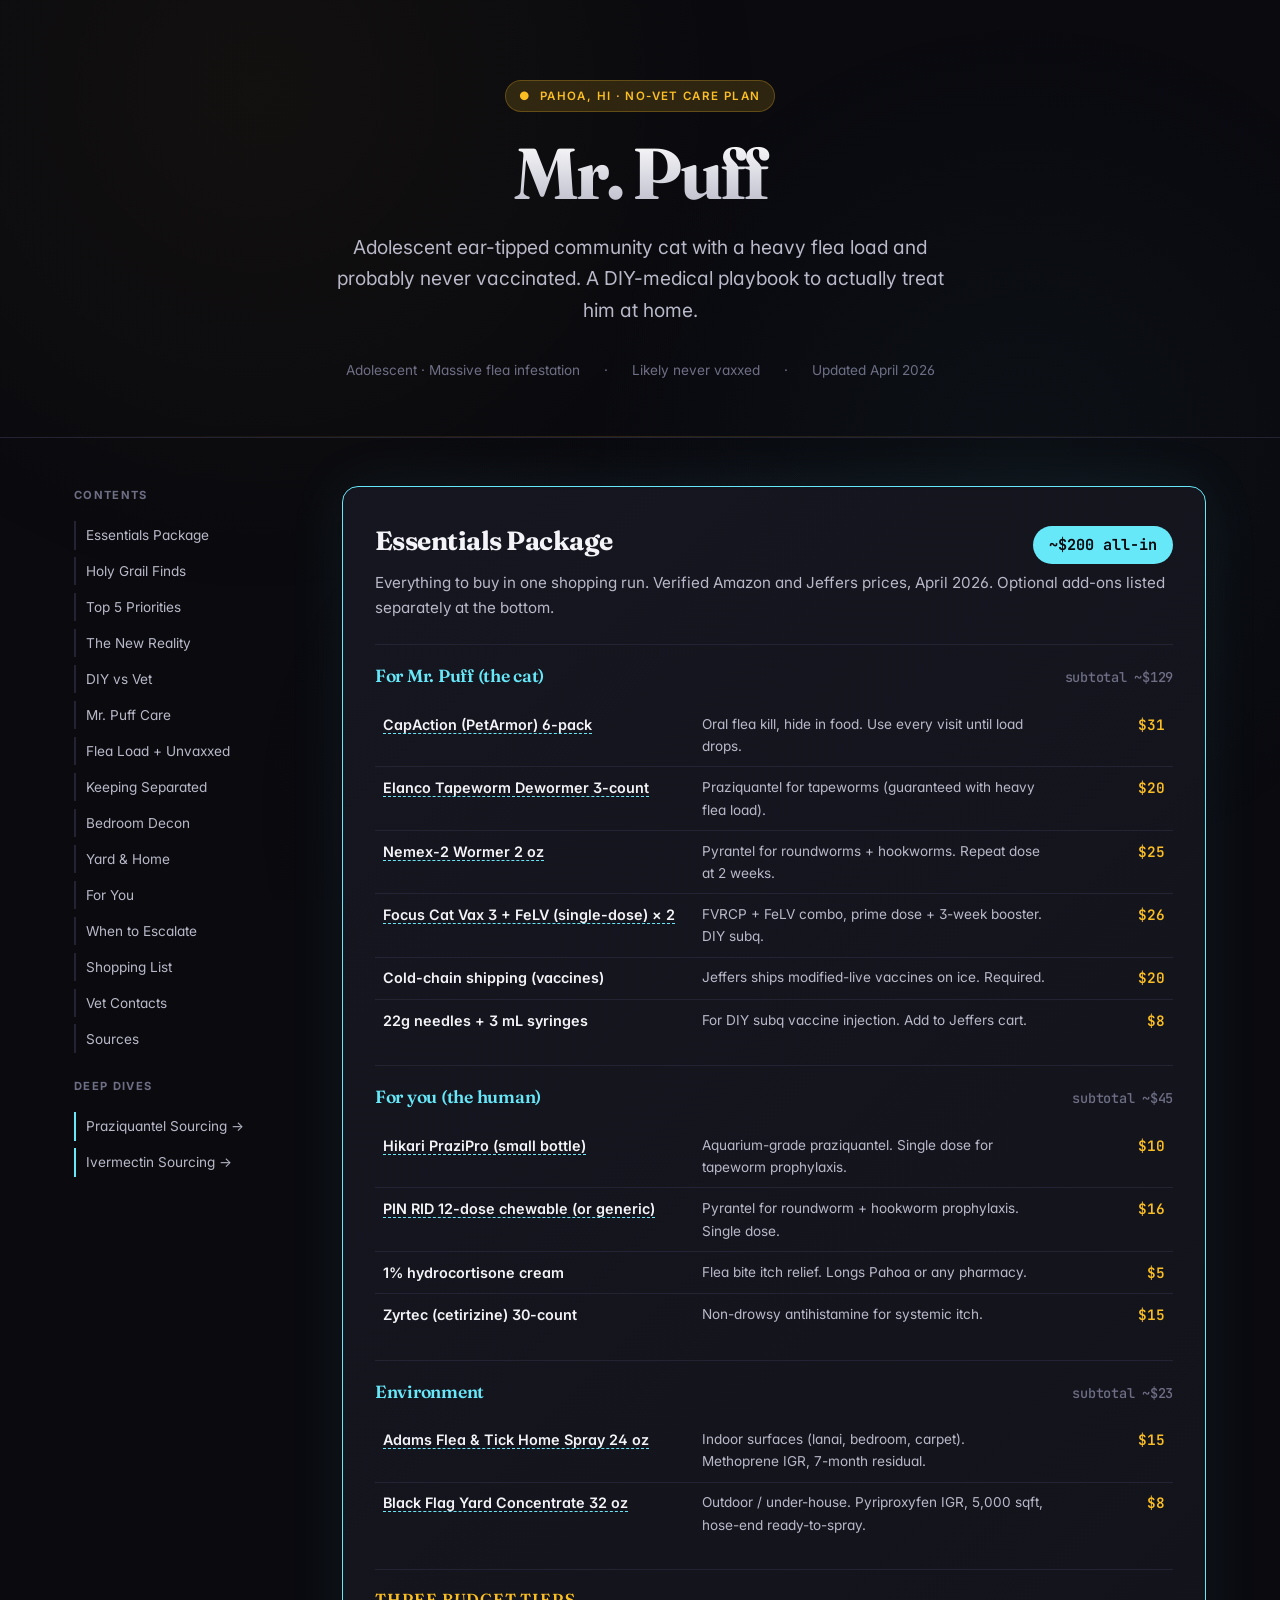
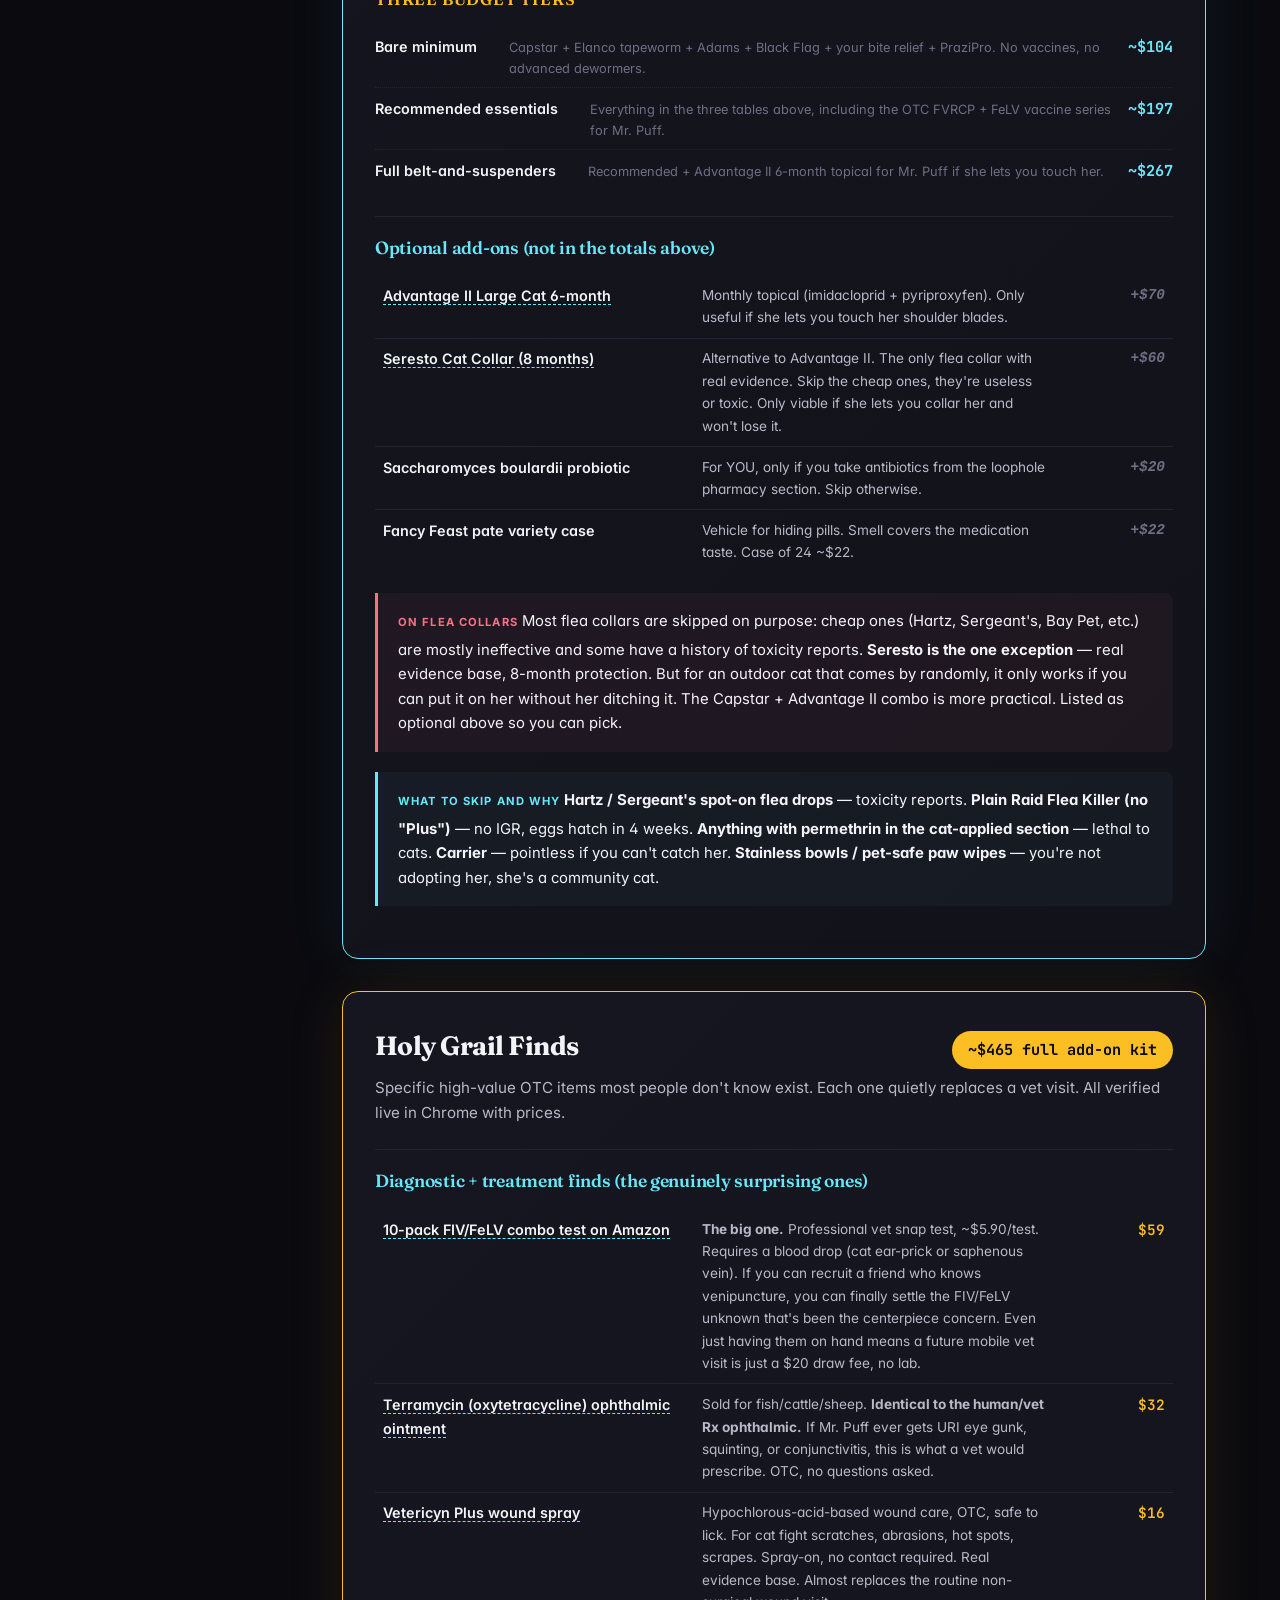
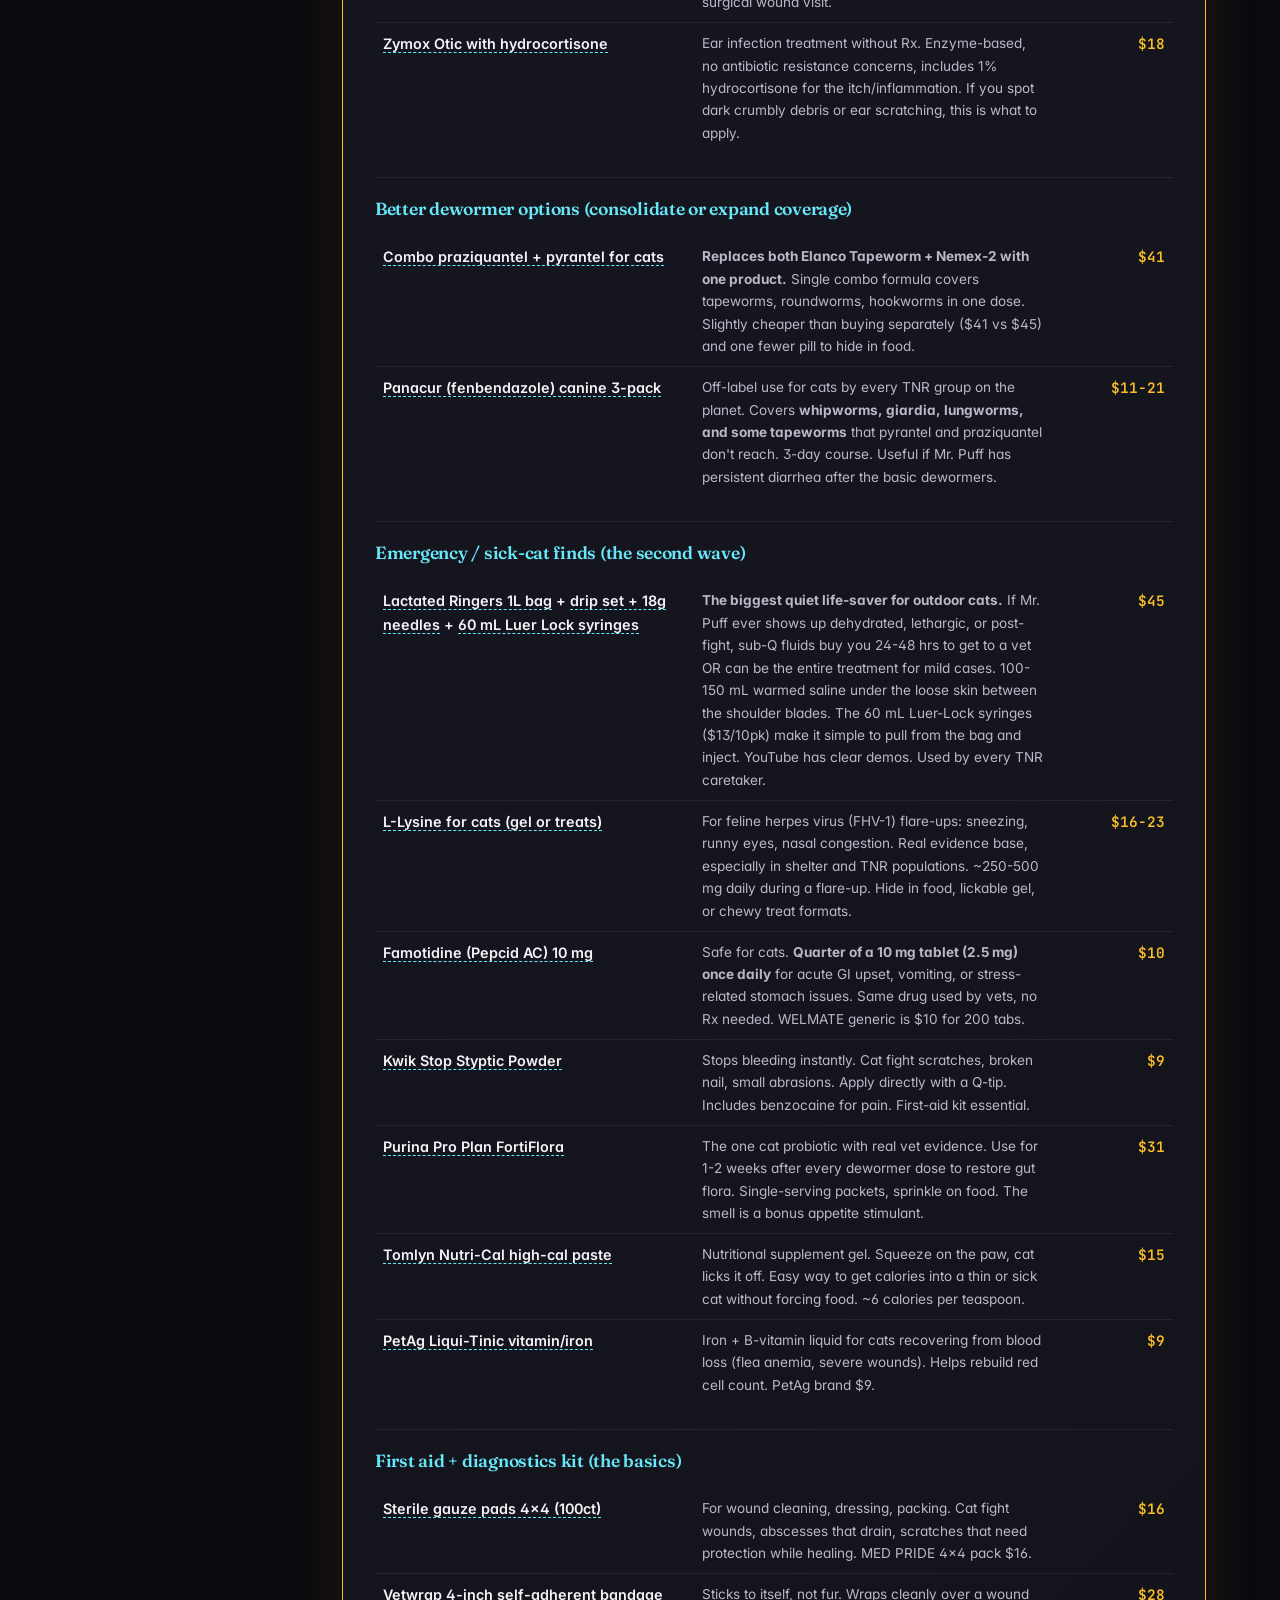
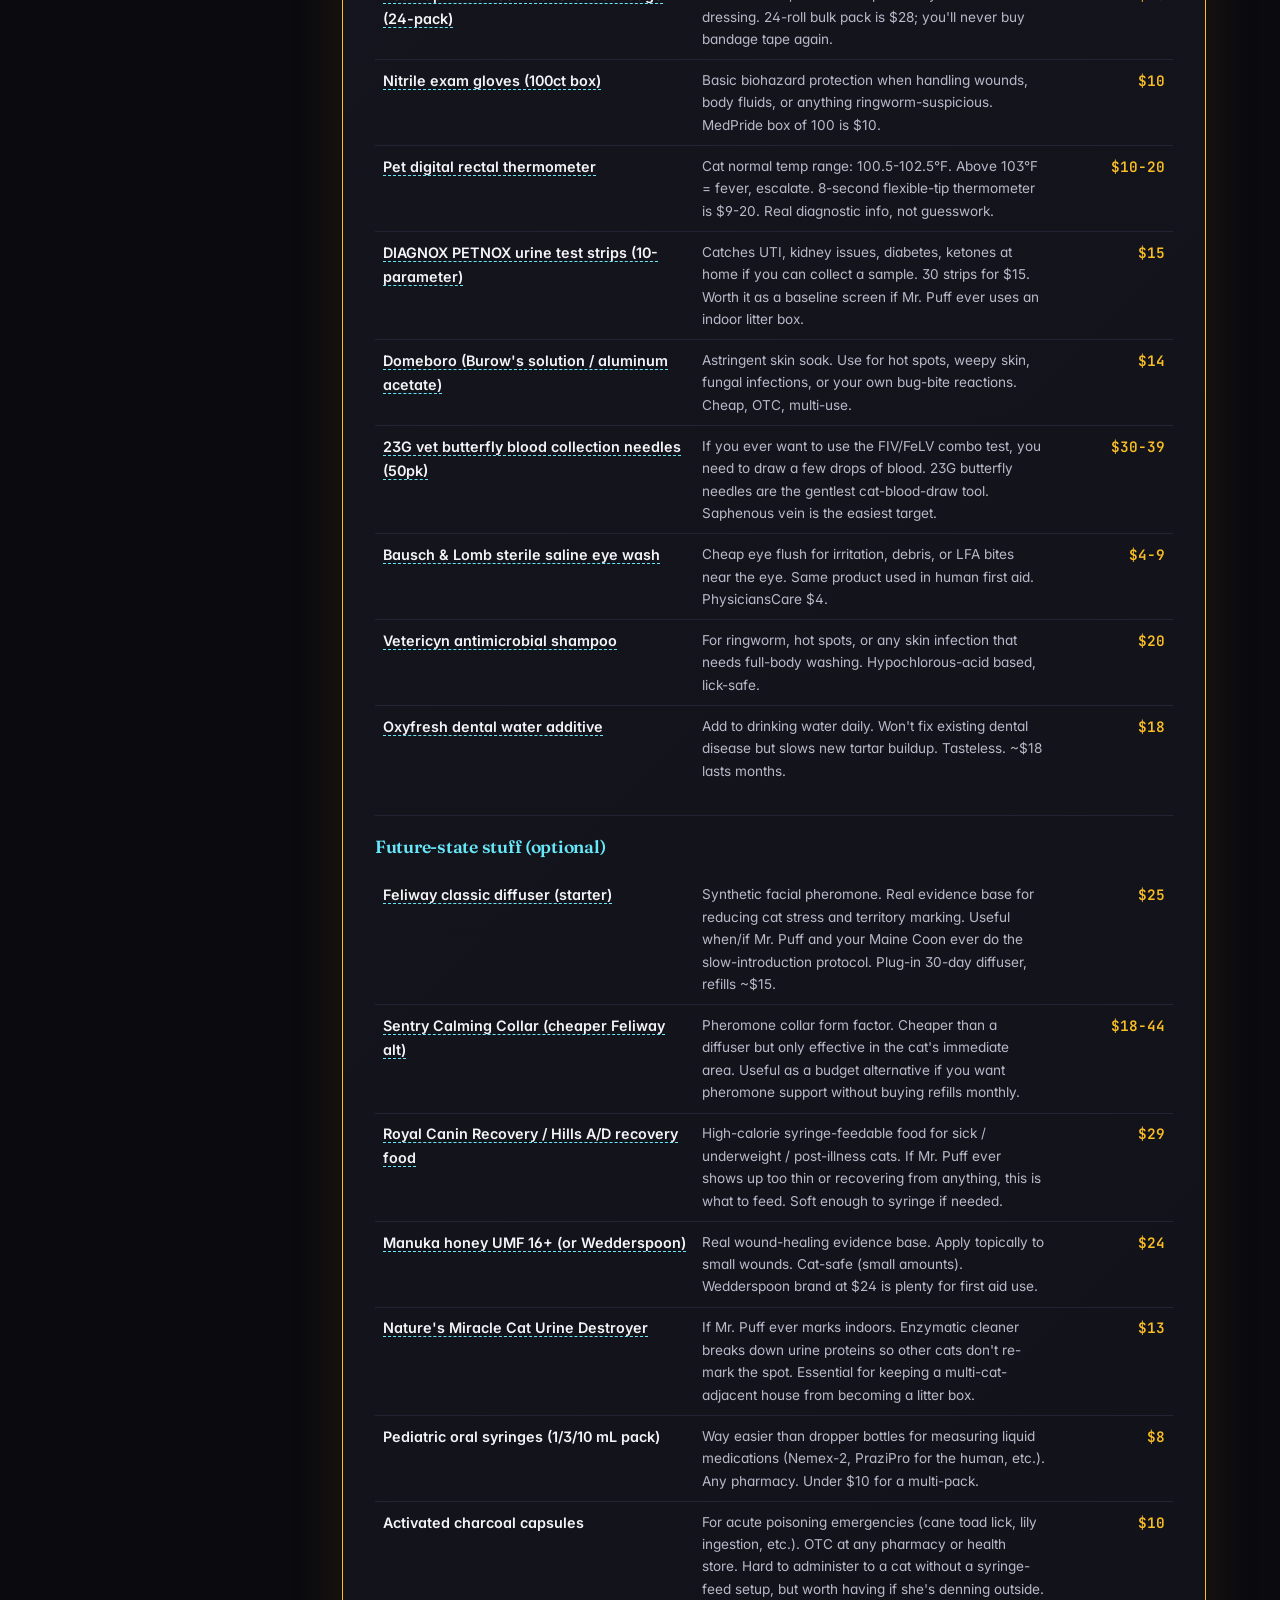
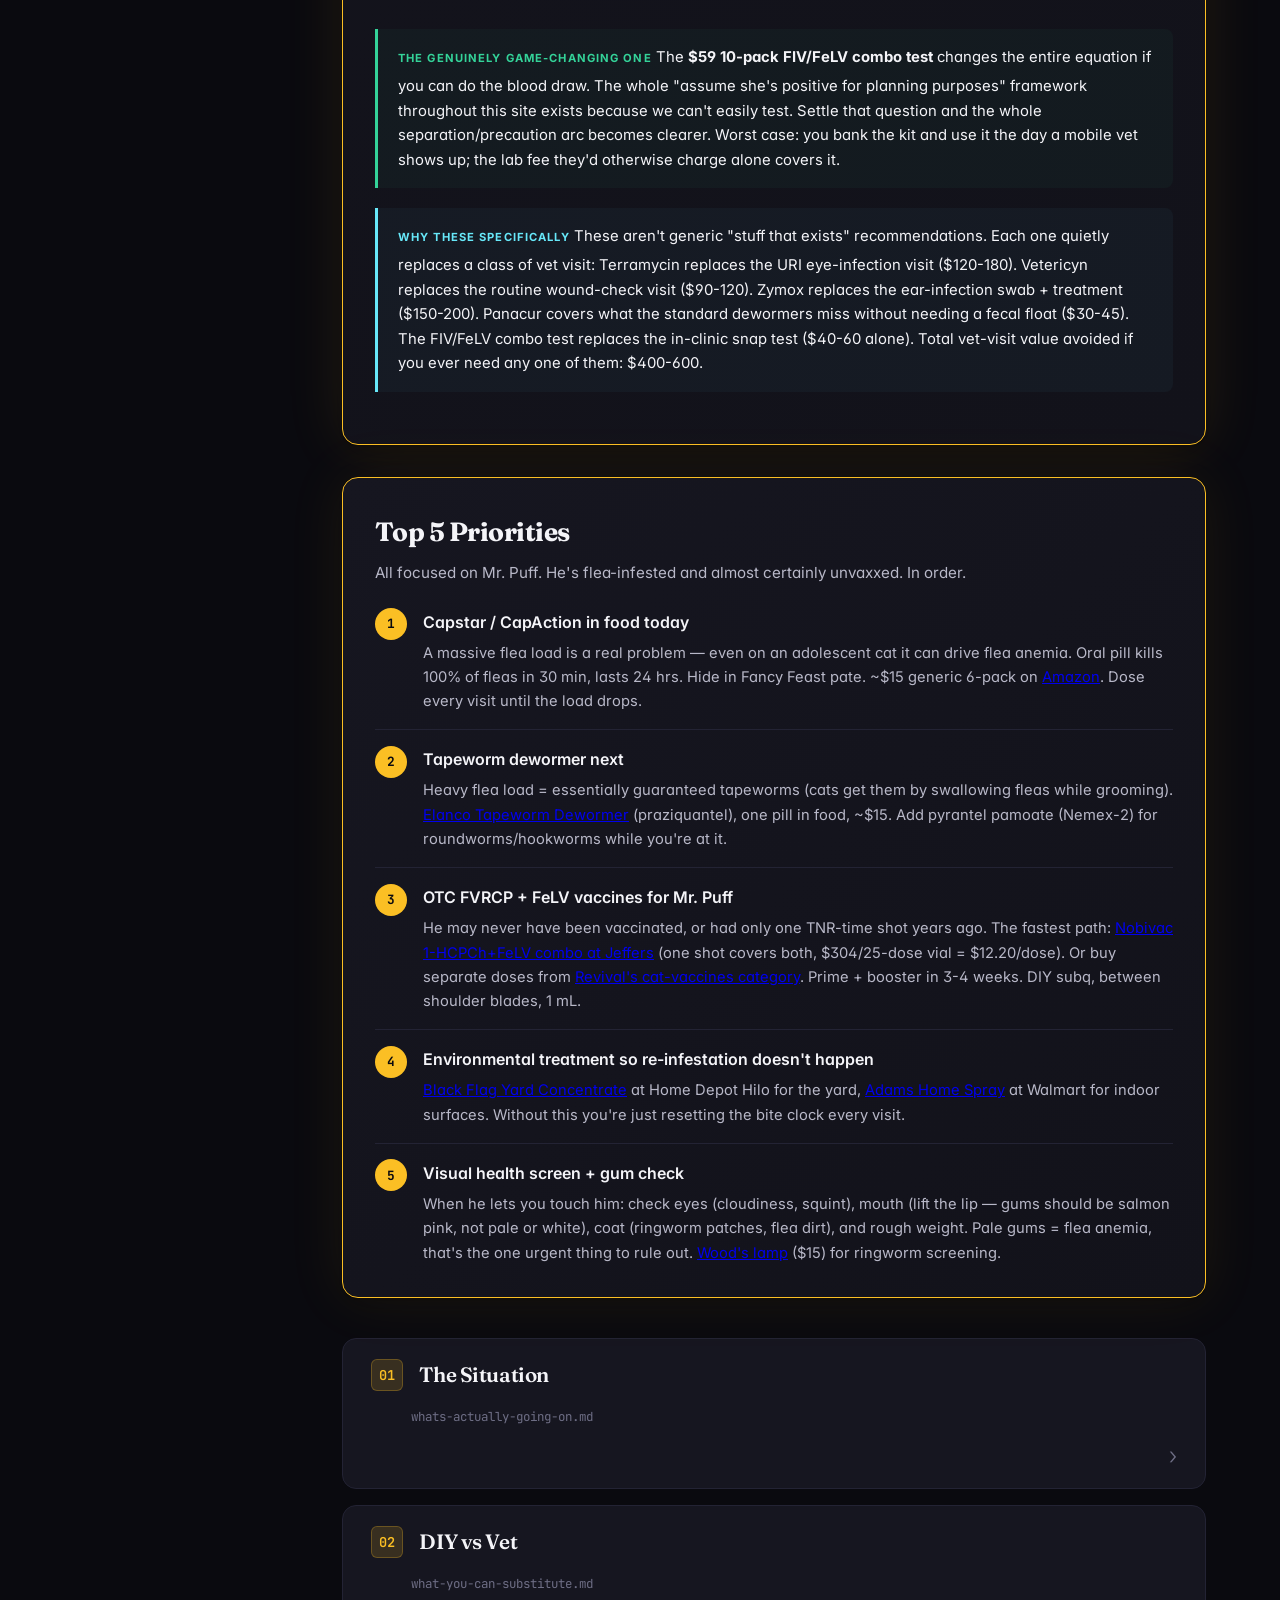
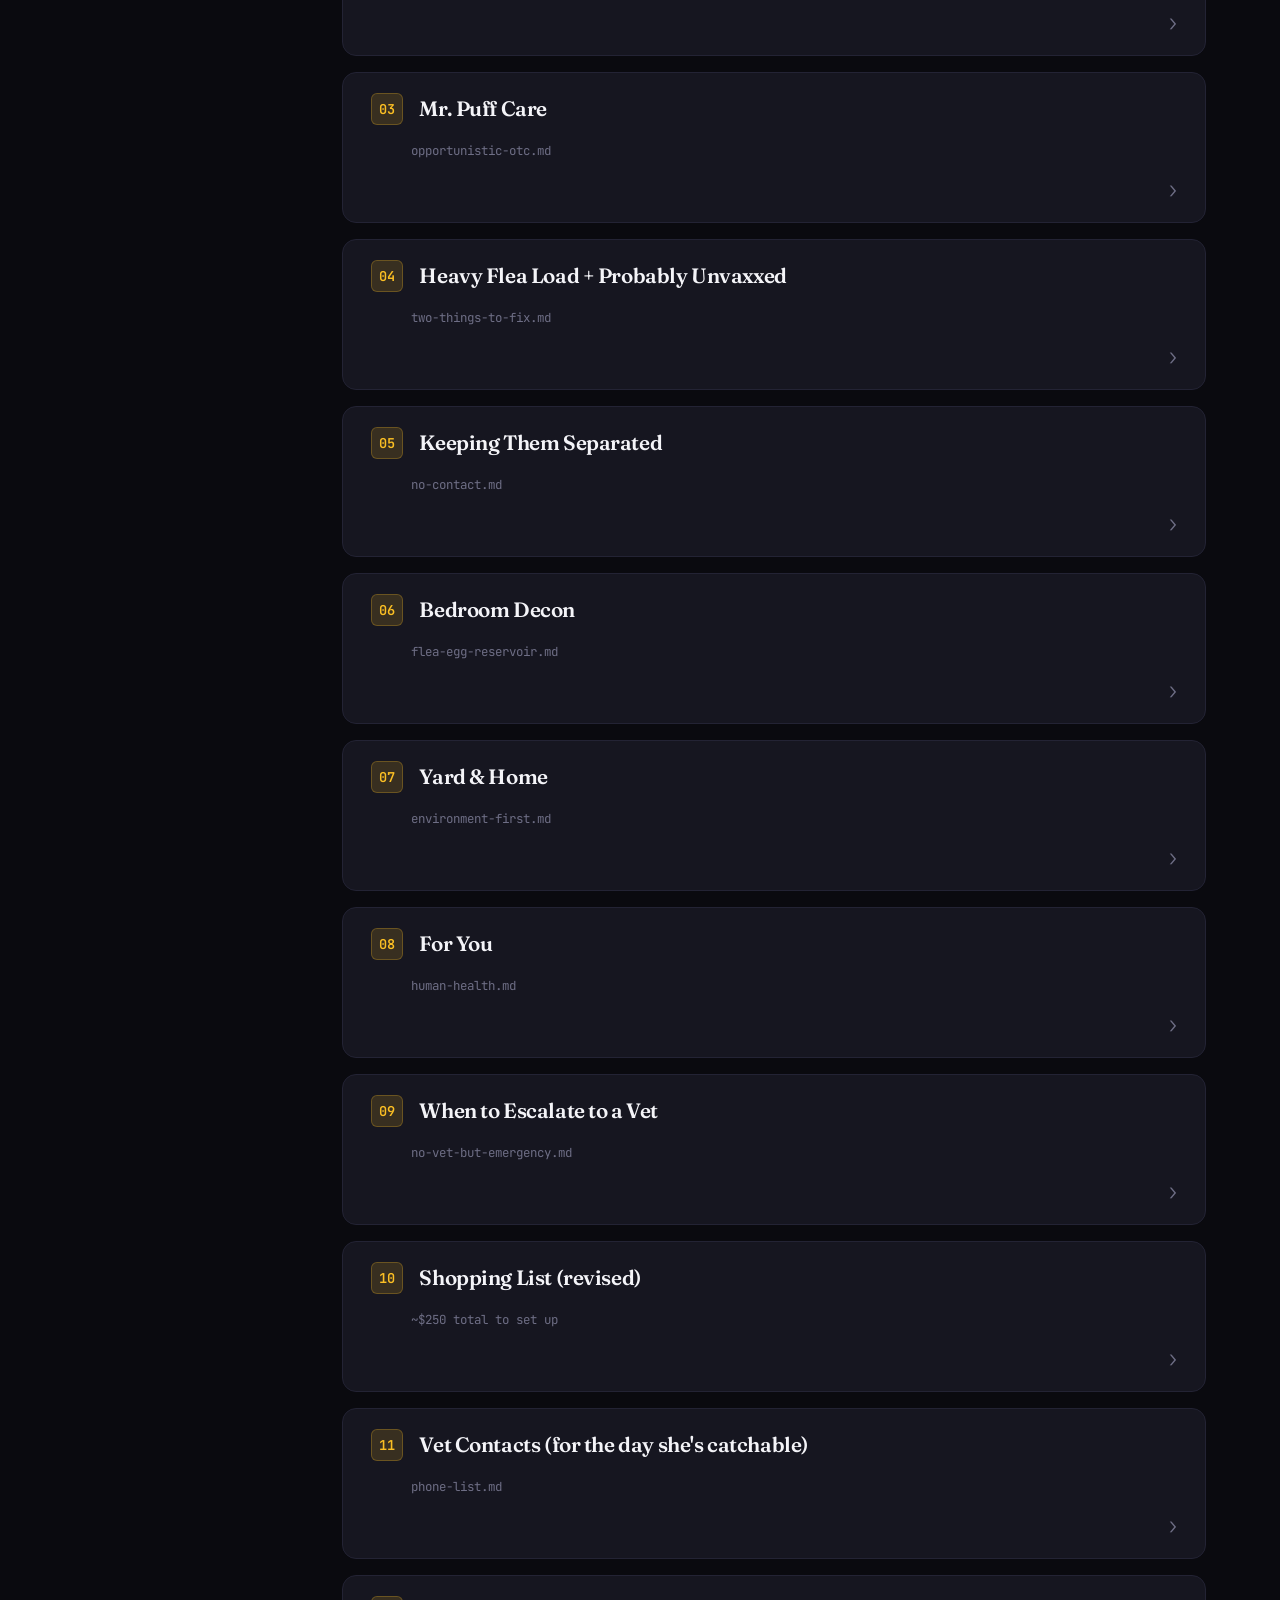
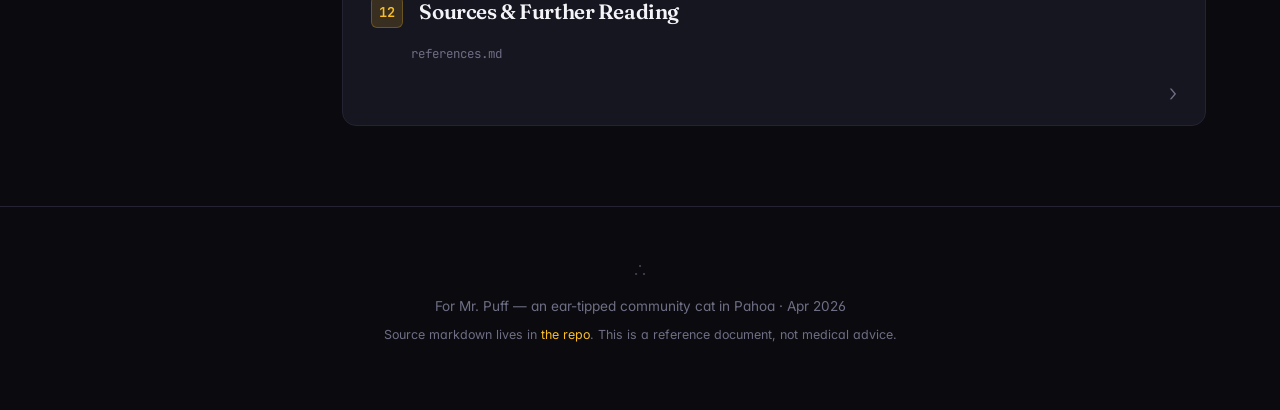
==== commit 5c8427da: "Add praziquantel and ivermectin sourcing deep-dive pages Two new companion reference pages off the m" ====
--- a/index.html
+++ b/index.html
@@ -5,806 +5,7 @@
 <meta name="viewport" content="width=device-width, initial-scale=1.0">
 <title>Mr. Puff - No-Vet Care Plan</title>
 <meta name="description" content="DIY OTC care plan for an ear-tipped community cat in Pahoa, HI. Vaccines, parasites, decontamination, and Maine Coon protection without a vet visit.">
-<style>
-  @import url('https://fonts.googleapis.com/css2?family=Inter:wght@400;500;600;700;800&family=JetBrains+Mono:wght@400;500;600&family=Fraunces:wght@400;500;600;700;800;900&display=swap');
-
-  :root {
-    --bg-base: #0a0a0f;
-    --bg-elevated: #12121a;
-    --bg-card: #161620;
-    --bg-card-hover: #1c1c28;
-    --border-subtle: #232334;
-    --border-strong: #2e2e45;
-    --text-primary: #f4f4f8;
-    --text-secondary: #b8b8c8;
-    --text-muted: #6e6e85;
-    --accent-amber: #fbbf24;
-    --accent-amber-dim: #d97706;
-    --accent-amber-glow: rgba(251, 191, 36, 0.15);
-    --accent-cyan: #67e8f9;
-    --accent-cyan-dim: #06b6d4;
-    --accent-rose: #fb7185;
-    --accent-emerald: #34d399;
-    --shadow-card: 0 1px 3px rgba(0, 0, 0, 0.4), 0 8px 24px rgba(0, 0, 0, 0.2);
-    --shadow-glow: 0 0 60px rgba(251, 191, 36, 0.08);
-  }
-
-  * { box-sizing: border-box; margin: 0; padding: 0; }
-
-  html {
-    scroll-behavior: smooth;
-    scroll-padding-top: 80px;
-  }
-
-  body {
-    font-family: 'Inter', -apple-system, BlinkMacSystemFont, sans-serif;
-    background: var(--bg-base);
-    color: var(--text-primary);
-    line-height: 1.65;
-    font-feature-settings: 'ss01', 'cv11';
-    -webkit-font-smoothing: antialiased;
-    text-rendering: optimizeLegibility;
-    min-height: 100vh;
-    overflow-x: hidden;
-  }
-
-  /* Subtle grain texture for warmth */
-  body::before {
-    content: "";
-    position: fixed;
-    inset: 0;
-    pointer-events: none;
-    z-index: 1;
-    background-image:
-      radial-gradient(circle at 20% 10%, rgba(251, 191, 36, 0.04) 0%, transparent 40%),
-      radial-gradient(circle at 80% 50%, rgba(103, 232, 249, 0.03) 0%, transparent 40%),
-      radial-gradient(circle at 50% 90%, rgba(251, 113, 133, 0.025) 0%, transparent 40%);
-  }
-
-  /* HERO */
-  .hero {
-    position: relative;
-    padding: 5rem 1.5rem 3.5rem;
-    text-align: center;
-    border-bottom: 1px solid var(--border-subtle);
-    overflow: hidden;
-    z-index: 2;
-  }
-
-  .hero::after {
-    content: "";
-    position: absolute;
-    bottom: 0;
-    left: 0;
-    right: 0;
-    height: 1px;
-    background: linear-gradient(90deg, transparent, var(--accent-amber-glow), transparent);
-  }
-
-  .eyebrow {
-    display: inline-flex;
-    align-items: center;
-    gap: 0.5rem;
-    padding: 0.35rem 0.85rem;
-    background: var(--accent-amber-glow);
-    color: var(--accent-amber);
-    border: 1px solid rgba(251, 191, 36, 0.25);
-    border-radius: 999px;
-    font-size: 0.72rem;
-    font-weight: 600;
-    text-transform: uppercase;
-    letter-spacing: 0.12em;
-    margin-bottom: 1.5rem;
-  }
-
-  .eyebrow::before {
-    content: "●";
-    color: var(--accent-amber);
-    animation: pulse 2s ease-in-out infinite;
-  }
-
-  @keyframes pulse {
-    0%, 100% { opacity: 1; }
-    50% { opacity: 0.4; }
-  }
-
-  .hero h1 {
-    font-family: 'Fraunces', serif;
-    font-size: clamp(2.5rem, 7vw, 4.5rem);
-    font-weight: 700;
-    letter-spacing: -0.04em;
-    line-height: 1.05;
-    margin-bottom: 1.25rem;
-    background: linear-gradient(180deg, #ffffff 0%, #b8b8c8 100%);
-    -webkit-background-clip: text;
-    background-clip: text;
-    -webkit-text-fill-color: transparent;
-  }
-
-  .hero h1 .accent {
-    background: linear-gradient(135deg, var(--accent-amber) 0%, var(--accent-amber-dim) 100%);
-    -webkit-background-clip: text;
-    background-clip: text;
-    -webkit-text-fill-color: transparent;
-    font-style: italic;
-    font-weight: 600;
-  }
-
-  .hero p.lede {
-    font-size: clamp(1.05rem, 2vw, 1.2rem);
-    color: var(--text-secondary);
-    max-width: 640px;
-    margin: 0 auto;
-    font-weight: 400;
-  }
-
-  .hero-meta {
-    display: flex;
-    align-items: center;
-    justify-content: center;
-    gap: 1.5rem;
-    margin-top: 2rem;
-    font-size: 0.85rem;
-    color: var(--text-muted);
-    flex-wrap: wrap;
-  }
-
-  .hero-meta span {
-    display: inline-flex;
-    align-items: center;
-    gap: 0.4rem;
-  }
-
-  /* LAYOUT */
-  .layout {
-    max-width: 1180px;
-    margin: 0 auto;
-    padding: 3rem 1.5rem 4rem;
-    display: grid;
-    grid-template-columns: 220px 1fr;
-    gap: 3rem;
-    position: relative;
-    z-index: 2;
-  }
-
-  @media (max-width: 880px) {
-    .layout { grid-template-columns: 1fr; gap: 1.5rem; padding: 2rem 1.25rem 3rem; }
-    .toc { position: static !important; }
-  }
-
-  /* TOC */
-  .toc {
-    position: sticky;
-    top: 2rem;
-    align-self: start;
-    font-size: 0.85rem;
-  }
-
-  .toc h4 {
-    text-transform: uppercase;
-    letter-spacing: 0.12em;
-    font-size: 0.7rem;
-    color: var(--text-muted);
-    margin-bottom: 1rem;
-    font-weight: 700;
-  }
-
-  .toc ul { list-style: none; }
-
-  .toc li { margin-bottom: 0.45rem; }
-
-  .toc a {
-    color: var(--text-secondary);
-    text-decoration: none;
-    display: block;
-    padding: 0.2rem 0.6rem;
-    border-left: 2px solid var(--border-subtle);
-    transition: all 0.15s ease;
-  }
-
-  .toc a:hover {
-    color: var(--accent-amber);
-    border-left-color: var(--accent-amber);
-    background: var(--accent-amber-glow);
-  }
-
-  /* CONTENT */
-  .content { min-width: 0; }
-
-  /* ESSENTIALS PACKAGE - the top headline shopping list */
-  .essentials {
-    background: linear-gradient(135deg, var(--bg-card) 0%, var(--bg-elevated) 100%);
-    border: 1px solid var(--accent-cyan);
-    border-radius: 16px;
-    padding: 2rem;
-    margin-bottom: 2rem;
-    position: relative;
-    box-shadow: 0 0 60px rgba(103, 232, 249, 0.08), var(--shadow-card);
-  }
-
-  .essentials::before {
-    content: "";
-    position: absolute;
-    inset: -1px;
-    border-radius: 16px;
-    background: linear-gradient(135deg, transparent 30%, rgba(103, 232, 249, 0.15) 70%, transparent);
-    z-index: -1;
-    opacity: 0.5;
-  }
-
-  .essentials-header {
-    display: flex;
-    align-items: baseline;
-    justify-content: space-between;
-    flex-wrap: wrap;
-    gap: 1rem;
-    margin-bottom: 0.4rem;
-  }
-
-  .essentials h2 {
-    font-family: 'Fraunces', serif;
-    font-size: 1.65rem;
-    font-weight: 700;
-    letter-spacing: -0.02em;
-  }
-
-  .essentials .total-pill {
-    background: var(--accent-cyan);
-    color: var(--bg-base);
-    padding: 0.4rem 1rem;
-    border-radius: 999px;
-    font-family: 'JetBrains Mono', monospace;
-    font-weight: 700;
-    font-size: 0.95rem;
-  }
-
-  .essentials .ess-sub {
-    color: var(--text-secondary);
-    font-size: 0.95rem;
-    margin-bottom: 1.5rem;
-  }
-
-  .ess-group {
-    margin-top: 1.5rem;
-    padding-top: 1rem;
-    border-top: 1px solid var(--border-subtle);
-  }
-
-  .ess-group h3 {
-    font-family: 'Fraunces', serif;
-    font-size: 1.1rem;
-    font-weight: 600;
-    color: var(--accent-cyan);
-    letter-spacing: -0.015em;
-    margin-bottom: 0.85rem;
-    display: flex;
-    align-items: baseline;
-    justify-content: space-between;
-    gap: 1rem;
-  }
-
-  .ess-group h3 .group-subtotal {
-    font-family: 'JetBrains Mono', monospace;
-    font-size: 0.85rem;
-    color: var(--text-muted);
-    font-weight: 500;
-  }
-
-  .ess-table {
-    width: 100%;
-    border-collapse: collapse;
-    font-size: 0.9rem;
-  }
-
-  .ess-table td {
-    padding: 0.55rem 0.5rem;
-    border-bottom: 1px solid var(--border-subtle);
-    vertical-align: top;
-    color: var(--text-secondary);
-  }
-
-  .ess-table tr:last-child td { border-bottom: none; }
-
-  .ess-table .ess-name {
-    font-weight: 600;
-    color: var(--text-primary);
-    width: 40%;
-  }
-
-  .ess-table .ess-name a {
-    color: var(--text-primary);
-    text-decoration: none;
-    border-bottom: 1px dashed var(--accent-cyan);
-  }
-
-  .ess-table .ess-name a:hover { color: var(--accent-cyan); }
-
-  .ess-table .ess-desc { width: 45%; font-size: 0.85rem; }
-
-  .ess-table .ess-price {
-    width: 15%;
-    text-align: right;
-    font-family: 'JetBrains Mono', monospace;
-    font-weight: 600;
-    color: var(--accent-amber);
-    white-space: nowrap;
-  }
-
-  .ess-table .ess-price.optional {
-    color: var(--text-muted);
-    font-style: italic;
-  }
-
-  .ess-tiers {
-    margin-top: 1.5rem;
-    padding-top: 1rem;
-    border-top: 1px solid var(--border-subtle);
-  }
-
-  .ess-tiers h3 {
-    font-family: 'Fraunces', serif;
-    font-size: 1rem;
-    font-weight: 600;
-    color: var(--accent-amber);
-    margin-bottom: 0.85rem;
-    text-transform: uppercase;
-    letter-spacing: 0.05em;
-  }
-
-  .tier-row {
-    display: flex;
-    align-items: baseline;
-    justify-content: space-between;
-    padding: 0.5rem 0;
-    gap: 1rem;
-    border-bottom: 1px dotted var(--border-subtle);
-  }
-
-  .tier-row:last-child { border-bottom: none; }
-
-  .tier-row .tier-name { font-weight: 600; color: var(--text-primary); font-size: 0.9rem; }
-  .tier-row .tier-desc { color: var(--text-muted); font-size: 0.8rem; flex: 1; padding-left: 1rem; }
-  .tier-row .tier-cost {
-    font-family: 'JetBrains Mono', monospace;
-    font-weight: 700;
-    color: var(--accent-cyan);
-    font-size: 0.95rem;
-    white-space: nowrap;
-  }
-
-  /* PRIORITY CARD - the headline */
-  .priority {
-    background: linear-gradient(135deg, var(--bg-card) 0%, var(--bg-elevated) 100%);
-    border: 1px solid var(--accent-amber);
-    border-radius: 16px;
-    padding: 2rem;
-    margin-bottom: 2.5rem;
-    position: relative;
-    box-shadow: var(--shadow-glow), var(--shadow-card);
-  }
-
-  .priority::before {
-    content: "";
-    position: absolute;
-    inset: -1px;
-    border-radius: 16px;
-    background: linear-gradient(135deg, transparent 30%, var(--accent-amber-glow) 70%, transparent);
-    z-index: -1;
-    opacity: 0.5;
-  }
-
-  .priority h2 {
-    font-family: 'Fraunces', serif;
-    font-size: 1.65rem;
-    font-weight: 700;
-    margin-bottom: 0.4rem;
-    letter-spacing: -0.02em;
-  }
-
-  .priority .priority-sub {
-    color: var(--text-secondary);
-    font-size: 0.95rem;
-    margin-bottom: 1.5rem;
-  }
-
-  .priority ol {
-    list-style: none;
-    counter-reset: priority;
-  }
-
-  .priority li {
-    counter-increment: priority;
-    padding: 1rem 0 1rem 3rem;
-    border-top: 1px solid var(--border-subtle);
-    position: relative;
-  }
-
-  .priority li:first-child { border-top: none; padding-top: 0; }
-  .priority li:last-child { padding-bottom: 0; }
-
-  .priority li::before {
-    content: counter(priority);
-    position: absolute;
-    left: 0;
-    top: 0.95rem;
-    width: 2rem;
-    height: 2rem;
-    background: var(--accent-amber);
-    color: var(--bg-base);
-    border-radius: 50%;
-    font-family: 'JetBrains Mono', monospace;
-    font-weight: 700;
-    font-size: 0.8rem;
-    display: flex;
-    align-items: center;
-    justify-content: center;
-  }
-
-  .priority li:first-child::before { top: -0.05rem; }
-
-  .priority li strong {
-    color: var(--text-primary);
-    font-weight: 600;
-  }
-
-  .priority li .detail {
-    display: block;
-    margin-top: 0.35rem;
-    color: var(--text-secondary);
-    font-size: 0.92rem;
-  }
-
-  /* SECTION (collapsible details/summary card) */
-  details.section {
-    background: var(--bg-card);
-    border: 1px solid var(--border-subtle);
-    border-radius: 14px;
-    margin-bottom: 1rem;
-    transition: border-color 0.2s ease;
-    scroll-margin-top: 1.5rem;
-    overflow: hidden;
-  }
-
-  details.section[open] { border-color: var(--border-strong); }
-  details.section:hover { border-color: var(--border-strong); }
-
-  details.section summary {
-    list-style: none;
-    cursor: pointer;
-    padding: 1.25rem 1.75rem;
-    display: flex;
-    align-items: center;
-    gap: 1rem;
-    user-select: none;
-    transition: background 0.15s ease;
-    flex-wrap: wrap;
-  }
-
-  details.section summary::-webkit-details-marker,
-  details.section summary::marker { display: none; content: ''; }
-
-  details.section summary:hover { background: var(--bg-card-hover); }
-
-  details.section summary h2 {
-    font-family: 'Fraunces', serif;
-    font-size: 1.3rem;
-    font-weight: 600;
-    letter-spacing: -0.02em;
-    flex: 1;
-    line-height: 1.2;
-    margin: 0;
-  }
-
-  details.section summary .num {
-    font-family: 'JetBrains Mono', monospace;
-    font-size: 0.85rem;
-    color: var(--accent-amber);
-    font-weight: 600;
-    min-width: 1.6rem;
-    text-align: center;
-    padding: 0.25rem 0.45rem;
-    background: var(--accent-amber-glow);
-    border-radius: 6px;
-    border: 1px solid rgba(251, 191, 36, 0.25);
-  }
-
-  details.section summary .section-sub {
-    color: var(--text-muted);
-    font-size: 0.78rem;
-    font-family: 'JetBrains Mono', monospace;
-    flex-basis: 100%;
-    margin-left: 2.5rem;
-  }
-
-  details.section summary .chevron {
-    font-size: 1.5rem;
-    color: var(--text-muted);
-    transition: transform 0.2s ease;
-    margin-left: auto;
-    line-height: 1;
-    font-weight: 300;
-  }
-
-  details.section[open] summary .chevron {
-    transform: rotate(90deg);
-    color: var(--accent-amber);
-  }
-
-  details.section .section-body {
-    padding: 0 1.75rem 1.75rem 1.75rem;
-    border-top: 1px solid var(--border-subtle);
-    padding-top: 1.5rem;
-  }
-
-  details.section h2 .num {
-    font-family: 'JetBrains Mono', monospace;
-    font-size: 0.7em;
-    color: var(--accent-amber);
-    margin-right: 0.5rem;
-    font-weight: 500;
-  }
-
-  @media (max-width: 880px) {
-    details.section summary { padding: 1rem 1.25rem; gap: 0.6rem; }
-    details.section summary h2 { font-size: 1.1rem; }
-    details.section summary .section-sub { margin-left: 0; font-size: 0.72rem; }
-    details.section .section-body { padding: 1.25rem 1.25rem 1.5rem 1.25rem; }
-  }
-
-  .section h3 {
-    font-family: 'Fraunces', serif;
-    font-size: 1.2rem;
-    font-weight: 600;
-    margin-top: 1.75rem;
-    margin-bottom: 0.6rem;
-    color: var(--accent-amber);
-    letter-spacing: -0.015em;
-  }
-
-  .section h3:first-of-type { margin-top: 0; }
-
-  .section h4 {
-    font-family: 'Inter', sans-serif;
-    font-size: 0.95rem;
-    font-weight: 600;
-    color: var(--text-primary);
-    margin-top: 1.25rem;
-    margin-bottom: 0.4rem;
-  }
-
-  .section p { color: var(--text-secondary); margin-bottom: 0.85rem; }
-
-  .section p strong { color: var(--text-primary); font-weight: 600; }
-
-  .section ul, .section ol {
-    color: var(--text-secondary);
-    margin: 0.5rem 0 1rem 1.25rem;
-  }
-
-  .section li { margin-bottom: 0.4rem; }
-
-  .section a {
-    color: var(--accent-cyan);
-    text-decoration: none;
-    border-bottom: 1px solid rgba(103, 232, 249, 0.3);
-    transition: all 0.15s ease;
-  }
-
-  .section a:hover {
-    color: var(--accent-amber);
-    border-bottom-color: var(--accent-amber);
-  }
-
-  /* CALLOUT */
-  .callout {
-    border-left: 3px solid var(--accent-amber);
-    background: rgba(251, 191, 36, 0.04);
-    padding: 1rem 1.25rem;
-    border-radius: 0 8px 8px 0;
-    margin: 1.25rem 0;
-    font-size: 0.93rem;
-  }
-
-  .callout.warn {
-    border-left-color: var(--accent-rose);
-    background: rgba(251, 113, 133, 0.05);
-  }
-
-  .callout.success {
-    border-left-color: var(--accent-emerald);
-    background: rgba(52, 211, 153, 0.04);
-  }
-
-  .callout.info {
-    border-left-color: var(--accent-cyan);
-    background: rgba(103, 232, 249, 0.04);
-  }
-
-  .callout-label {
-    display: inline-block;
-    font-size: 0.7rem;
-    font-weight: 700;
-    text-transform: uppercase;
-    letter-spacing: 0.1em;
-    margin-bottom: 0.4rem;
-    color: var(--accent-amber);
-  }
-
-  .callout.warn .callout-label { color: var(--accent-rose); }
-  .callout.success .callout-label { color: var(--accent-emerald); }
-  .callout.info .callout-label { color: var(--accent-cyan); }
-
-  /* TABLES */
-  .table-wrap {
-    overflow-x: auto;
-    margin: 1.25rem 0;
-    border: 1px solid var(--border-subtle);
-    border-radius: 8px;
-  }
-
-  table {
-    width: 100%;
-    border-collapse: collapse;
-    font-size: 0.9rem;
-  }
-
-  th, td {
-    text-align: left;
-    padding: 0.75rem 1rem;
-    border-bottom: 1px solid var(--border-subtle);
-  }
-
-  th {
-    background: var(--bg-elevated);
-    font-weight: 600;
-    color: var(--text-primary);
-    font-size: 0.78rem;
-    text-transform: uppercase;
-    letter-spacing: 0.05em;
-    white-space: nowrap;
-  }
-
-  td { color: var(--text-secondary); vertical-align: top; }
-
-  tr:last-child td { border-bottom: none; }
-
-  tr:hover td { background: var(--bg-card-hover); }
-
-  /* PRODUCT/STORE TAG */
-  .tag {
-    display: inline-block;
-    font-family: 'JetBrains Mono', monospace;
-    font-size: 0.72rem;
-    padding: 0.15rem 0.5rem;
-    background: var(--bg-elevated);
-    border: 1px solid var(--border-subtle);
-    border-radius: 4px;
-    color: var(--text-secondary);
-    margin: 0 0.15rem;
-    white-space: nowrap;
-  }
-
-  .tag.amber { color: var(--accent-amber); border-color: rgba(251, 191, 36, 0.3); background: var(--accent-amber-glow); }
-  .tag.cyan { color: var(--accent-cyan); border-color: rgba(103, 232, 249, 0.3); background: rgba(103, 232, 249, 0.08); }
-  .tag.rose { color: var(--accent-rose); border-color: rgba(251, 113, 133, 0.3); background: rgba(251, 113, 133, 0.08); }
-  .tag.emerald { color: var(--accent-emerald); border-color: rgba(52, 211, 153, 0.3); background: rgba(52, 211, 153, 0.08); }
-
-  code {
-    font-family: 'JetBrains Mono', monospace;
-    font-size: 0.85em;
-    padding: 0.12rem 0.35rem;
-    background: var(--bg-elevated);
-    border-radius: 4px;
-    color: var(--accent-amber);
-    border: 1px solid var(--border-subtle);
-  }
-
-  /* PHONE LINK */
-  .phone {
-    font-family: 'JetBrains Mono', monospace;
-    color: var(--accent-cyan) !important;
-    font-weight: 600;
-  }
-
-  /* RESOURCE GRID */
-  .resource-grid {
-    display: grid;
-    grid-template-columns: repeat(auto-fill, minmax(220px, 1fr));
-    gap: 0.75rem;
-    margin-top: 1rem;
-  }
-
-  .resource-card {
-    background: var(--bg-elevated);
-    border: 1px solid var(--border-subtle);
-    border-radius: 8px;
-    padding: 1rem;
-    transition: all 0.15s ease;
-    text-decoration: none !important;
-    border-bottom: 1px solid var(--border-subtle) !important;
-    display: block;
-    color: var(--text-primary) !important;
-  }
-
-  .resource-card:hover {
-    background: var(--bg-card-hover);
-    border-color: var(--accent-amber) !important;
-    transform: translateY(-1px);
-  }
-
-  .resource-card .rc-label {
-    font-size: 0.72rem;
-    color: var(--text-muted);
-    text-transform: uppercase;
-    letter-spacing: 0.08em;
-    margin-bottom: 0.3rem;
-    font-weight: 600;
-  }
-
-  .resource-card .rc-name {
-    font-weight: 600;
-    color: var(--text-primary);
-    margin-bottom: 0.25rem;
-    font-size: 0.95rem;
-  }
-
-  .resource-card .rc-meta {
-    font-size: 0.78rem;
-    color: var(--text-secondary);
-    font-family: 'JetBrains Mono', monospace;
-  }
-
-  /* DIVIDER */
-  hr {
-    border: none;
-    border-top: 1px solid var(--border-subtle);
-    margin: 1.5rem 0;
-  }
-
-  /* FOOTER */
-  footer {
-    text-align: center;
-    padding: 3rem 1.5rem 4rem;
-    color: var(--text-muted);
-    font-size: 0.85rem;
-    border-top: 1px solid var(--border-subtle);
-    position: relative;
-    z-index: 2;
-  }
-
-  footer .cat-paw {
-    font-size: 1.2rem;
-    margin-bottom: 0.5rem;
-    opacity: 0.5;
-  }
-
-  footer a { color: var(--accent-amber); text-decoration: none; }
-  footer a:hover { text-decoration: underline; }
-
-  /* SR-only utility */
-  .sr-only {
-    position: absolute;
-    width: 1px;
-    height: 1px;
-    padding: 0;
-    margin: -1px;
-    overflow: hidden;
-    clip: rect(0, 0, 0, 0);
-    white-space: nowrap;
-    border: 0;
-  }
-
-  /* SELECTION */
-  ::selection {
-    background: var(--accent-amber);
-    color: var(--bg-base);
-  }
-
-  ::-moz-selection {
-    background: var(--accent-amber);
-    color: var(--bg-base);
-  }
-</style>
+<link rel="stylesheet" href="styles.css">
 </head>
 <body>
 
@@ -842,6 +43,11 @@
       <li><a href="#shopping">Shopping List</a></li>
       <li><a href="#vets">Vet Contacts</a></li>
       <li><a href="#sources">Sources</a></li>
+    </ul>
+    <h4 style="margin-top: 1.5rem;">Deep Dives</h4>
+    <ul>
+      <li><a href="praziquantel-sourcing.html" style="border-left-color: var(--accent-cyan);">Praziquantel Sourcing →</a></li>
+      <li><a href="ivermectin-sourcing.html" style="border-left-color: var(--accent-cyan);">Ivermectin Sourcing →</a></li>
     </ul>
   </nav>
 
@@ -1309,6 +515,10 @@
         <li><strong>Elanco Tapeworm Dewormer</strong> (praziquantel) 23 mg, one dose. <a href="https://www.amazon.com/Bayer-Tapeworm-Dewormer-weeks-older/dp/B019CD4ZDS" target="_blank" rel="noopener">Amazon</a></li>
         <li><strong>Pyrantel pamoate liquid (Nemex-2)</strong> for roundworms/hookworms. 1 mL per 10 lbs. Repeat in 2 weeks (catches the next lifecycle), then every 3 months.</li>
       </ul>
+      <div class="callout info">
+        <span class="callout-label">Want better/cheaper dewormer options?</span>
+        See the <a href="praziquantel-sourcing.html"><strong>praziquantel sourcing deep dive</strong></a> for the full comparison: OTC tablets, koi-grade bulk powder ($0.022/dose at scale), USP-grade Sacred Purity, and compounding pharmacy options. Headline alt pick: <strong>Jeffers Worm Buster 12-pack</strong> ($39.99, $3.33/dose, covers tape + round + hook in one pill).
+      </div>
 
       <h3>If she lets you touch her</h3>
       <ul>
@@ -1794,41 +1004,90 @@
         <span class="chevron">›</span>
       </summary>
       <div class="section-body">
+      <h3>Brick-and-mortar clinics</h3>
       <div class="resource-grid">
         <a href="https://bigislandpetcarecenter.org/" target="_blank" rel="noopener" class="resource-card">
-          <div class="rc-label">PRIMARY</div>
+          <div class="rc-label">PRIMARY · accepts new patients</div>
           <div class="rc-name">Big Island Pet Care Center</div>
-          <div class="rc-meta">(808) 966-5402 · Keaau</div>
-        </a>
+          <div class="rc-meta">(808) 966-5402 · Keaau · Mon-Sat 8a-4p · Urgent care available</div>
+        </a>
+        <a href="https://www.alohavetcenter.com/" target="_blank" rel="noopener" class="resource-card">
+          <div class="rc-label">Hilo · CALL OR TEXT</div>
+          <div class="rc-name">Aloha Veterinary Center</div>
+          <div class="rc-meta">(808) 935-7387 · receptionist.avc@gmail.com · Emergency care offered</div>
+        </a>
+        <a href="https://pethospitalhilo.com/services/" target="_blank" rel="noopener" class="resource-card">
+          <div class="rc-label">Hilo backup</div>
+          <div class="rc-name">The Pet Hospital Hilo</div>
+          <div class="rc-meta">(808) 961-0638 · FIV/FeLV testing</div>
+        </a>
+        <div class="resource-card">
+          <div class="rc-label">Keaau backup</div>
+          <div class="rc-name">Kilauea Veterinary Services</div>
+          <div class="rc-meta">(808) 966-8582</div>
+        </div>
+      </div>
+
+      <h3>Mobile vets (come to you)</h3>
+      <div class="resource-grid">
         <a href="https://www.bigislandmobilevet.com/" target="_blank" rel="noopener" class="resource-card">
-          <div class="rc-label">Mobile (premium)</div>
-          <div class="rc-name">Big Island Mobile Vet</div>
-          <div class="rc-meta">(808) 731-4027 · Hilo</div>
+          <div class="rc-label">House calls</div>
+          <div class="rc-name">Big Island Mobile Veterinary Care</div>
+          <div class="rc-meta">(808) 731-4027 · Dr. Mahshid Ansari · Hilo-based, drives to Puna</div>
         </a>
         <div class="resource-card">
-          <div class="rc-label">Backup</div>
-          <div class="rc-name">Kilauea Veterinary Services</div>
-          <div class="rc-meta">(808) 966-8582 · Keaau</div>
+          <div class="rc-label">House calls backup</div>
+          <div class="rc-name">All Pets Mobile Vet Clinic</div>
+          <div class="rc-meta">(808) 935-3400 · Hilo</div>
         </div>
-        <a href="https://pethospitalhilo.com/services/" target="_blank" rel="noopener" class="resource-card">
-          <div class="rc-label">Backup</div>
-          <div class="rc-name">The Pet Hospital Hilo</div>
-          <div class="rc-meta">(808) 961-0638</div>
-        </a>
+      </div>
+
+      <h3>Low-cost / spay-neuter</h3>
+      <div class="resource-grid">
         <a href="https://hihs.org/services/community-veterinary-care/" target="_blank" rel="noopener" class="resource-card">
-          <div class="rc-label">Low cost</div>
+          <div class="rc-label">Designed for community pets</div>
           <div class="rc-name">HIHS Community Vet Care</div>
-          <div class="rc-meta">Keaau · by appt</div>
+          <div class="rc-meta">(808) 322-3489 · vetservices@hihs.org · Keaau</div>
         </a>
         <a href="https://petfixbigisland.org/" target="_blank" rel="noopener" class="resource-card">
-          <div class="rc-label">Free clinic</div>
+          <div class="rc-label">FREE clinics</div>
           <div class="rc-name">PETFIX Big Island</div>
-          <div class="rc-meta">Mobile clinics in Keaau</div>
-        </a>
-      </div>
+          <div class="rc-meta">(808) 990-3548 / (808) 989-4075 · Keaau + Ocean View events</div>
+        </a>
+        <a href="https://goodkarmaspay.com/" target="_blank" rel="noopener" class="resource-card">
+          <div class="rc-label">Spay/neuter clinic</div>
+          <div class="rc-name">Good Karma Spay &amp; Neuter</div>
+          <div class="rc-meta">(808) 657-4663 · Cell/Text: (808) 987-1178 · 399 Hualani St, Hilo</div>
+        </a>
+        <a href="https://www.action4animalshawaii.com/spay-neuter" target="_blank" rel="noopener" class="resource-card">
+          <div class="rc-label">TNR network + resources</div>
+          <div class="rc-name">Action 4 Animals Hawaii</div>
+          <div class="rc-meta">(808) 968-8279 · East-side resource list</div>
+        </a>
+      </div>
+
+      <h3>Big Island specific (LFA, hazards)</h3>
+      <div class="resource-grid">
+        <a href="https://www.littlefireants.com/" target="_blank" rel="noopener" class="resource-card">
+          <div class="rc-label">Little Fire Ants</div>
+          <div class="rc-name">Hawaii Ant Lab (Hilo office)</div>
+          <div class="rc-meta">(808) 315-5656 · 875 Komohana St Bldg B #213 · LFA testing + treatment guidance, free collection kits</div>
+        </a>
+        <a href="https://www.stoptheant.org/" target="_blank" rel="noopener" class="resource-card">
+          <div class="rc-label">LFA reporting</div>
+          <div class="rc-name">Stop The Ant (Hawaii)</div>
+          <div class="rc-meta">Free LFA test kits, statewide reporting</div>
+        </a>
+      </div>
+
       <div class="callout warn">
         <span class="callout-label">Pahoa Animal Hospital is closed to new clients</span>
-        Waitlist only as of early 2026. Do not call them first. Big Island Pet Care Center in Keaau (15 min north) is the working primary.
+        Waitlist only as of early 2026. Do not call them first. <strong>Big Island Pet Care Center</strong> in Keaau (15 min north, Mon-Sat 8a-4p, urgent care available) is the working primary. <strong>Aloha Vet Center in Hilo</strong> is the second-best brick-and-mortar option and uniquely accepts text messages — useful for sending photos of wounds for triage advice without making a phone call.
+      </div>
+
+      <div class="callout success">
+        <span class="callout-label">If Mr. Puff ever becomes catchable</span>
+        Call <strong>BIPCC at (808) 966-5402</strong> and ask for a same-day urgent fit. They have a track record of saying yes for trapped strays. Skip the prescheduled appointment cycle &mdash; momentum matters more than convenience for one-time stray visits.
       </div>
       </div>
     </details>
--- a/styles.css
+++ b/styles.css
@@ -0,0 +1,798 @@
+  @import url('https://fonts.googleapis.com/css2?family=Inter:wght@400;500;600;700;800&family=JetBrains+Mono:wght@400;500;600&family=Fraunces:wght@400;500;600;700;800;900&display=swap');
+
+  :root {
+    --bg-base: #0a0a0f;
+    --bg-elevated: #12121a;
+    --bg-card: #161620;
+    --bg-card-hover: #1c1c28;
+    --border-subtle: #232334;
+    --border-strong: #2e2e45;
+    --text-primary: #f4f4f8;
+    --text-secondary: #b8b8c8;
+    --text-muted: #6e6e85;
+    --accent-amber: #fbbf24;
+    --accent-amber-dim: #d97706;
+    --accent-amber-glow: rgba(251, 191, 36, 0.15);
+    --accent-cyan: #67e8f9;
+    --accent-cyan-dim: #06b6d4;
+    --accent-rose: #fb7185;
+    --accent-emerald: #34d399;
+    --shadow-card: 0 1px 3px rgba(0, 0, 0, 0.4), 0 8px 24px rgba(0, 0, 0, 0.2);
+    --shadow-glow: 0 0 60px rgba(251, 191, 36, 0.08);
+  }
+
+  * { box-sizing: border-box; margin: 0; padding: 0; }
+
+  html {
+    scroll-behavior: smooth;
+    scroll-padding-top: 80px;
+  }
+
+  body {
+    font-family: 'Inter', -apple-system, BlinkMacSystemFont, sans-serif;
+    background: var(--bg-base);
+    color: var(--text-primary);
+    line-height: 1.65;
+    font-feature-settings: 'ss01', 'cv11';
+    -webkit-font-smoothing: antialiased;
+    text-rendering: optimizeLegibility;
+    min-height: 100vh;
+    overflow-x: hidden;
+  }
+
+  /* Subtle grain texture for warmth */
+  body::before {
+    content: "";
+    position: fixed;
+    inset: 0;
+    pointer-events: none;
+    z-index: 1;
+    background-image:
+      radial-gradient(circle at 20% 10%, rgba(251, 191, 36, 0.04) 0%, transparent 40%),
+      radial-gradient(circle at 80% 50%, rgba(103, 232, 249, 0.03) 0%, transparent 40%),
+      radial-gradient(circle at 50% 90%, rgba(251, 113, 133, 0.025) 0%, transparent 40%);
+  }
+
+  /* HERO */
+  .hero {
+    position: relative;
+    padding: 5rem 1.5rem 3.5rem;
+    text-align: center;
+    border-bottom: 1px solid var(--border-subtle);
+    overflow: hidden;
+    z-index: 2;
+  }
+
+  .hero::after {
+    content: "";
+    position: absolute;
+    bottom: 0;
+    left: 0;
+    right: 0;
+    height: 1px;
+    background: linear-gradient(90deg, transparent, var(--accent-amber-glow), transparent);
+  }
+
+  .eyebrow {
+    display: inline-flex;
+    align-items: center;
+    gap: 0.5rem;
+    padding: 0.35rem 0.85rem;
+    background: var(--accent-amber-glow);
+    color: var(--accent-amber);
+    border: 1px solid rgba(251, 191, 36, 0.25);
+    border-radius: 999px;
+    font-size: 0.72rem;
+    font-weight: 600;
+    text-transform: uppercase;
+    letter-spacing: 0.12em;
+    margin-bottom: 1.5rem;
+  }
+
+  .eyebrow::before {
+    content: "●";
+    color: var(--accent-amber);
+    animation: pulse 2s ease-in-out infinite;
+  }
+
+  @keyframes pulse {
+    0%, 100% { opacity: 1; }
+    50% { opacity: 0.4; }
+  }
+
+  .hero h1 {
+    font-family: 'Fraunces', serif;
+    font-size: clamp(2.5rem, 7vw, 4.5rem);
+    font-weight: 700;
+    letter-spacing: -0.04em;
+    line-height: 1.05;
+    margin-bottom: 1.25rem;
+    background: linear-gradient(180deg, #ffffff 0%, #b8b8c8 100%);
+    -webkit-background-clip: text;
+    background-clip: text;
+    -webkit-text-fill-color: transparent;
+  }
+
+  .hero h1 .accent {
+    background: linear-gradient(135deg, var(--accent-amber) 0%, var(--accent-amber-dim) 100%);
+    -webkit-background-clip: text;
+    background-clip: text;
+    -webkit-text-fill-color: transparent;
+    font-style: italic;
+    font-weight: 600;
+  }
+
+  .hero p.lede {
+    font-size: clamp(1.05rem, 2vw, 1.2rem);
+    color: var(--text-secondary);
+    max-width: 640px;
+    margin: 0 auto;
+    font-weight: 400;
+  }
+
+  .hero-meta {
+    display: flex;
+    align-items: center;
+    justify-content: center;
+    gap: 1.5rem;
+    margin-top: 2rem;
+    font-size: 0.85rem;
+    color: var(--text-muted);
+    flex-wrap: wrap;
+  }
+
+  .hero-meta span {
+    display: inline-flex;
+    align-items: center;
+    gap: 0.4rem;
+  }
+
+  /* LAYOUT */
+  .layout {
+    max-width: 1180px;
+    margin: 0 auto;
+    padding: 3rem 1.5rem 4rem;
+    display: grid;
+    grid-template-columns: 220px 1fr;
+    gap: 3rem;
+    position: relative;
+    z-index: 2;
+  }
+
+  @media (max-width: 880px) {
+    .layout { grid-template-columns: 1fr; gap: 1.5rem; padding: 2rem 1.25rem 3rem; }
+    .toc { position: static !important; }
+  }
+
+  /* TOC */
+  .toc {
+    position: sticky;
+    top: 2rem;
+    align-self: start;
+    font-size: 0.85rem;
+  }
+
+  .toc h4 {
+    text-transform: uppercase;
+    letter-spacing: 0.12em;
+    font-size: 0.7rem;
+    color: var(--text-muted);
+    margin-bottom: 1rem;
+    font-weight: 700;
+  }
+
+  .toc ul { list-style: none; }
+
+  .toc li { margin-bottom: 0.45rem; }
+
+  .toc a {
+    color: var(--text-secondary);
+    text-decoration: none;
+    display: block;
+    padding: 0.2rem 0.6rem;
+    border-left: 2px solid var(--border-subtle);
+    transition: all 0.15s ease;
+  }
+
+  .toc a:hover {
+    color: var(--accent-amber);
+    border-left-color: var(--accent-amber);
+    background: var(--accent-amber-glow);
+  }
+
+  /* CONTENT */
+  .content { min-width: 0; }
+
+  /* ESSENTIALS PACKAGE - the top headline shopping list */
+  .essentials {
+    background: linear-gradient(135deg, var(--bg-card) 0%, var(--bg-elevated) 100%);
+    border: 1px solid var(--accent-cyan);
+    border-radius: 16px;
+    padding: 2rem;
+    margin-bottom: 2rem;
+    position: relative;
+    box-shadow: 0 0 60px rgba(103, 232, 249, 0.08), var(--shadow-card);
+  }
+
+  .essentials::before {
+    content: "";
+    position: absolute;
+    inset: -1px;
+    border-radius: 16px;
+    background: linear-gradient(135deg, transparent 30%, rgba(103, 232, 249, 0.15) 70%, transparent);
+    z-index: -1;
+    opacity: 0.5;
+  }
+
+  .essentials-header {
+    display: flex;
+    align-items: baseline;
+    justify-content: space-between;
+    flex-wrap: wrap;
+    gap: 1rem;
+    margin-bottom: 0.4rem;
+  }
+
+  .essentials h2 {
+    font-family: 'Fraunces', serif;
+    font-size: 1.65rem;
+    font-weight: 700;
+    letter-spacing: -0.02em;
+  }
+
+  .essentials .total-pill {
+    background: var(--accent-cyan);
+    color: var(--bg-base);
+    padding: 0.4rem 1rem;
+    border-radius: 999px;
+    font-family: 'JetBrains Mono', monospace;
+    font-weight: 700;
+    font-size: 0.95rem;
+  }
+
+  .essentials .ess-sub {
+    color: var(--text-secondary);
+    font-size: 0.95rem;
+    margin-bottom: 1.5rem;
+  }
+
+  .ess-group {
+    margin-top: 1.5rem;
+    padding-top: 1rem;
+    border-top: 1px solid var(--border-subtle);
+  }
+
+  .ess-group h3 {
+    font-family: 'Fraunces', serif;
+    font-size: 1.1rem;
+    font-weight: 600;
+    color: var(--accent-cyan);
+    letter-spacing: -0.015em;
+    margin-bottom: 0.85rem;
+    display: flex;
+    align-items: baseline;
+    justify-content: space-between;
+    gap: 1rem;
+  }
+
+  .ess-group h3 .group-subtotal {
+    font-family: 'JetBrains Mono', monospace;
+    font-size: 0.85rem;
+    color: var(--text-muted);
+    font-weight: 500;
+  }
+
+  .ess-table {
+    width: 100%;
+    border-collapse: collapse;
+    font-size: 0.9rem;
+  }
+
+  .ess-table td {
+    padding: 0.55rem 0.5rem;
+    border-bottom: 1px solid var(--border-subtle);
+    vertical-align: top;
+    color: var(--text-secondary);
+  }
+
+  .ess-table tr:last-child td { border-bottom: none; }
+
+  .ess-table .ess-name {
+    font-weight: 600;
+    color: var(--text-primary);
+    width: 40%;
+  }
+
+  .ess-table .ess-name a {
+    color: var(--text-primary);
+    text-decoration: none;
+    border-bottom: 1px dashed var(--accent-cyan);
+  }
+
+  .ess-table .ess-name a:hover { color: var(--accent-cyan); }
+
+  .ess-table .ess-desc { width: 45%; font-size: 0.85rem; }
+
+  .ess-table .ess-price {
+    width: 15%;
+    text-align: right;
+    font-family: 'JetBrains Mono', monospace;
+    font-weight: 600;
+    color: var(--accent-amber);
+    white-space: nowrap;
+  }
+
+  .ess-table .ess-price.optional {
+    color: var(--text-muted);
+    font-style: italic;
+  }
+
+  .ess-tiers {
+    margin-top: 1.5rem;
+    padding-top: 1rem;
+    border-top: 1px solid var(--border-subtle);
+  }
+
+  .ess-tiers h3 {
+    font-family: 'Fraunces', serif;
+    font-size: 1rem;
+    font-weight: 600;
+    color: var(--accent-amber);
+    margin-bottom: 0.85rem;
+    text-transform: uppercase;
+    letter-spacing: 0.05em;
+  }
+
+  .tier-row {
+    display: flex;
+    align-items: baseline;
+    justify-content: space-between;
+    padding: 0.5rem 0;
+    gap: 1rem;
+    border-bottom: 1px dotted var(--border-subtle);
+  }
+
+  .tier-row:last-child { border-bottom: none; }
+
+  .tier-row .tier-name { font-weight: 600; color: var(--text-primary); font-size: 0.9rem; }
+  .tier-row .tier-desc { color: var(--text-muted); font-size: 0.8rem; flex: 1; padding-left: 1rem; }
+  .tier-row .tier-cost {
+    font-family: 'JetBrains Mono', monospace;
+    font-weight: 700;
+    color: var(--accent-cyan);
+    font-size: 0.95rem;
+    white-space: nowrap;
+  }
+
+  /* PRIORITY CARD - the headline */
+  .priority {
+    background: linear-gradient(135deg, var(--bg-card) 0%, var(--bg-elevated) 100%);
+    border: 1px solid var(--accent-amber);
+    border-radius: 16px;
+    padding: 2rem;
+    margin-bottom: 2.5rem;
+    position: relative;
+    box-shadow: var(--shadow-glow), var(--shadow-card);
+  }
+
+  .priority::before {
+    content: "";
+    position: absolute;
+    inset: -1px;
+    border-radius: 16px;
+    background: linear-gradient(135deg, transparent 30%, var(--accent-amber-glow) 70%, transparent);
+    z-index: -1;
+    opacity: 0.5;
+  }
+
+  .priority h2 {
+    font-family: 'Fraunces', serif;
+    font-size: 1.65rem;
+    font-weight: 700;
+    margin-bottom: 0.4rem;
+    letter-spacing: -0.02em;
+  }
+
+  .priority .priority-sub {
+    color: var(--text-secondary);
+    font-size: 0.95rem;
+    margin-bottom: 1.5rem;
+  }
+
+  .priority ol {
+    list-style: none;
+    counter-reset: priority;
+  }
+
+  .priority li {
+    counter-increment: priority;
+    padding: 1rem 0 1rem 3rem;
+    border-top: 1px solid var(--border-subtle);
+    position: relative;
+  }
+
+  .priority li:first-child { border-top: none; padding-top: 0; }
+  .priority li:last-child { padding-bottom: 0; }
+
+  .priority li::before {
+    content: counter(priority);
+    position: absolute;
+    left: 0;
+    top: 0.95rem;
+    width: 2rem;
+    height: 2rem;
+    background: var(--accent-amber);
+    color: var(--bg-base);
+    border-radius: 50%;
+    font-family: 'JetBrains Mono', monospace;
+    font-weight: 700;
+    font-size: 0.8rem;
+    display: flex;
+    align-items: center;
+    justify-content: center;
+  }
+
+  .priority li:first-child::before { top: -0.05rem; }
+
+  .priority li strong {
+    color: var(--text-primary);
+    font-weight: 600;
+  }
+
+  .priority li .detail {
+    display: block;
+    margin-top: 0.35rem;
+    color: var(--text-secondary);
+    font-size: 0.92rem;
+  }
+
+  /* SECTION (collapsible details/summary card) */
+  details.section {
+    background: var(--bg-card);
+    border: 1px solid var(--border-subtle);
+    border-radius: 14px;
+    margin-bottom: 1rem;
+    transition: border-color 0.2s ease;
+    scroll-margin-top: 1.5rem;
+    overflow: hidden;
+  }
+
+  details.section[open] { border-color: var(--border-strong); }
+  details.section:hover { border-color: var(--border-strong); }
+
+  details.section summary {
+    list-style: none;
+    cursor: pointer;
+    padding: 1.25rem 1.75rem;
+    display: flex;
+    align-items: center;
+    gap: 1rem;
+    user-select: none;
+    transition: background 0.15s ease;
+    flex-wrap: wrap;
+  }
+
+  details.section summary::-webkit-details-marker,
+  details.section summary::marker { display: none; content: ''; }
+
+  details.section summary:hover { background: var(--bg-card-hover); }
+
+  details.section summary h2 {
+    font-family: 'Fraunces', serif;
+    font-size: 1.3rem;
+    font-weight: 600;
+    letter-spacing: -0.02em;
+    flex: 1;
+    line-height: 1.2;
+    margin: 0;
+  }
+
+  details.section summary .num {
+    font-family: 'JetBrains Mono', monospace;
+    font-size: 0.85rem;
+    color: var(--accent-amber);
+    font-weight: 600;
+    min-width: 1.6rem;
+    text-align: center;
+    padding: 0.25rem 0.45rem;
+    background: var(--accent-amber-glow);
+    border-radius: 6px;
+    border: 1px solid rgba(251, 191, 36, 0.25);
+  }
+
+  details.section summary .section-sub {
+    color: var(--text-muted);
+    font-size: 0.78rem;
+    font-family: 'JetBrains Mono', monospace;
+    flex-basis: 100%;
+    margin-left: 2.5rem;
+  }
+
+  details.section summary .chevron {
+    font-size: 1.5rem;
+    color: var(--text-muted);
+    transition: transform 0.2s ease;
+    margin-left: auto;
+    line-height: 1;
+    font-weight: 300;
+  }
+
+  details.section[open] summary .chevron {
+    transform: rotate(90deg);
+    color: var(--accent-amber);
+  }
+
+  details.section .section-body {
+    padding: 0 1.75rem 1.75rem 1.75rem;
+    border-top: 1px solid var(--border-subtle);
+    padding-top: 1.5rem;
+  }
+
+  details.section h2 .num {
+    font-family: 'JetBrains Mono', monospace;
+    font-size: 0.7em;
+    color: var(--accent-amber);
+    margin-right: 0.5rem;
+    font-weight: 500;
+  }
+
+  @media (max-width: 880px) {
+    details.section summary { padding: 1rem 1.25rem; gap: 0.6rem; }
+    details.section summary h2 { font-size: 1.1rem; }
+    details.section summary .section-sub { margin-left: 0; font-size: 0.72rem; }
+    details.section .section-body { padding: 1.25rem 1.25rem 1.5rem 1.25rem; }
+  }
+
+  .section h3 {
+    font-family: 'Fraunces', serif;
+    font-size: 1.2rem;
+    font-weight: 600;
+    margin-top: 1.75rem;
+    margin-bottom: 0.6rem;
+    color: var(--accent-amber);
+    letter-spacing: -0.015em;
+  }
+
+  .section h3:first-of-type { margin-top: 0; }
+
+  .section h4 {
+    font-family: 'Inter', sans-serif;
+    font-size: 0.95rem;
+    font-weight: 600;
+    color: var(--text-primary);
+    margin-top: 1.25rem;
+    margin-bottom: 0.4rem;
+  }
+
+  .section p { color: var(--text-secondary); margin-bottom: 0.85rem; }
+
+  .section p strong { color: var(--text-primary); font-weight: 600; }
+
+  .section ul, .section ol {
+    color: var(--text-secondary);
+    margin: 0.5rem 0 1rem 1.25rem;
+  }
+
+  .section li { margin-bottom: 0.4rem; }
+
+  .section a {
+    color: var(--accent-cyan);
+    text-decoration: none;
+    border-bottom: 1px solid rgba(103, 232, 249, 0.3);
+    transition: all 0.15s ease;
+  }
+
+  .section a:hover {
+    color: var(--accent-amber);
+    border-bottom-color: var(--accent-amber);
+  }
+
+  /* CALLOUT */
+  .callout {
+    border-left: 3px solid var(--accent-amber);
+    background: rgba(251, 191, 36, 0.04);
+    padding: 1rem 1.25rem;
+    border-radius: 0 8px 8px 0;
+    margin: 1.25rem 0;
+    font-size: 0.93rem;
+  }
+
+  .callout.warn {
+    border-left-color: var(--accent-rose);
+    background: rgba(251, 113, 133, 0.05);
+  }
+
+  .callout.success {
+    border-left-color: var(--accent-emerald);
+    background: rgba(52, 211, 153, 0.04);
+  }
+
+  .callout.info {
+    border-left-color: var(--accent-cyan);
+    background: rgba(103, 232, 249, 0.04);
+  }
+
+  .callout-label {
+    display: inline-block;
+    font-size: 0.7rem;
+    font-weight: 700;
+    text-transform: uppercase;
+    letter-spacing: 0.1em;
+    margin-bottom: 0.4rem;
+    color: var(--accent-amber);
+  }
+
+  .callout.warn .callout-label { color: var(--accent-rose); }
+  .callout.success .callout-label { color: var(--accent-emerald); }
+  .callout.info .callout-label { color: var(--accent-cyan); }
+
+  /* TABLES */
+  .table-wrap {
+    overflow-x: auto;
+    margin: 1.25rem 0;
+    border: 1px solid var(--border-subtle);
+    border-radius: 8px;
+  }
+
+  table {
+    width: 100%;
+    border-collapse: collapse;
+    font-size: 0.9rem;
+  }
+
+  th, td {
+    text-align: left;
+    padding: 0.75rem 1rem;
+    border-bottom: 1px solid var(--border-subtle);
+  }
+
+  th {
+    background: var(--bg-elevated);
+    font-weight: 600;
+    color: var(--text-primary);
+    font-size: 0.78rem;
+    text-transform: uppercase;
+    letter-spacing: 0.05em;
+    white-space: nowrap;
+  }
+
+  td { color: var(--text-secondary); vertical-align: top; }
+
+  tr:last-child td { border-bottom: none; }
+
+  tr:hover td { background: var(--bg-card-hover); }
+
+  /* PRODUCT/STORE TAG */
+  .tag {
+    display: inline-block;
+    font-family: 'JetBrains Mono', monospace;
+    font-size: 0.72rem;
+    padding: 0.15rem 0.5rem;
+    background: var(--bg-elevated);
+    border: 1px solid var(--border-subtle);
+    border-radius: 4px;
+    color: var(--text-secondary);
+    margin: 0 0.15rem;
+    white-space: nowrap;
+  }
+
+  .tag.amber { color: var(--accent-amber); border-color: rgba(251, 191, 36, 0.3); background: var(--accent-amber-glow); }
+  .tag.cyan { color: var(--accent-cyan); border-color: rgba(103, 232, 249, 0.3); background: rgba(103, 232, 249, 0.08); }
+  .tag.rose { color: var(--accent-rose); border-color: rgba(251, 113, 133, 0.3); background: rgba(251, 113, 133, 0.08); }
+  .tag.emerald { color: var(--accent-emerald); border-color: rgba(52, 211, 153, 0.3); background: rgba(52, 211, 153, 0.08); }
+
+  code {
+    font-family: 'JetBrains Mono', monospace;
+    font-size: 0.85em;
+    padding: 0.12rem 0.35rem;
+    background: var(--bg-elevated);
+    border-radius: 4px;
+    color: var(--accent-amber);
+    border: 1px solid var(--border-subtle);
+  }
+
+  /* PHONE LINK */
+  .phone {
+    font-family: 'JetBrains Mono', monospace;
+    color: var(--accent-cyan) !important;
+    font-weight: 600;
+  }
+
+  /* RESOURCE GRID */
+  .resource-grid {
+    display: grid;
+    grid-template-columns: repeat(auto-fill, minmax(220px, 1fr));
+    gap: 0.75rem;
+    margin-top: 1rem;
+  }
+
+  .resource-card {
+    background: var(--bg-elevated);
+    border: 1px solid var(--border-subtle);
+    border-radius: 8px;
+    padding: 1rem;
+    transition: all 0.15s ease;
+    text-decoration: none !important;
+    border-bottom: 1px solid var(--border-subtle) !important;
+    display: block;
+    color: var(--text-primary) !important;
+  }
+
+  .resource-card:hover {
+    background: var(--bg-card-hover);
+    border-color: var(--accent-amber) !important;
+    transform: translateY(-1px);
+  }
+
+  .resource-card .rc-label {
+    font-size: 0.72rem;
+    color: var(--text-muted);
+    text-transform: uppercase;
+    letter-spacing: 0.08em;
+    margin-bottom: 0.3rem;
+    font-weight: 600;
+  }
+
+  .resource-card .rc-name {
+    font-weight: 600;
+    color: var(--text-primary);
+    margin-bottom: 0.25rem;
+    font-size: 0.95rem;
+  }
+
+  .resource-card .rc-meta {
+    font-size: 0.78rem;
+    color: var(--text-secondary);
+    font-family: 'JetBrains Mono', monospace;
+  }
+
+  /* DIVIDER */
+  hr {
+    border: none;
+    border-top: 1px solid var(--border-subtle);
+    margin: 1.5rem 0;
+  }
+
+  /* FOOTER */
+  footer {
+    text-align: center;
+    padding: 3rem 1.5rem 4rem;
+    color: var(--text-muted);
+    font-size: 0.85rem;
+    border-top: 1px solid var(--border-subtle);
+    position: relative;
+    z-index: 2;
+  }
+
+  footer .cat-paw {
+    font-size: 1.2rem;
+    margin-bottom: 0.5rem;
+    opacity: 0.5;
+  }
+
+  footer a { color: var(--accent-amber); text-decoration: none; }
+  footer a:hover { text-decoration: underline; }
+
+  /* SR-only utility */
+  .sr-only {
+    position: absolute;
+    width: 1px;
+    height: 1px;
+    padding: 0;
+    margin: -1px;
+    overflow: hidden;
+    clip: rect(0, 0, 0, 0);
+    white-space: nowrap;
+    border: 0;
+  }
+
+  /* SELECTION */
+  ::selection {
+    background: var(--accent-amber);
+    color: var(--bg-base);
+  }
+
+  ::-moz-selection {
+    background: var(--accent-amber);
+    color: var(--bg-base);
+  }
